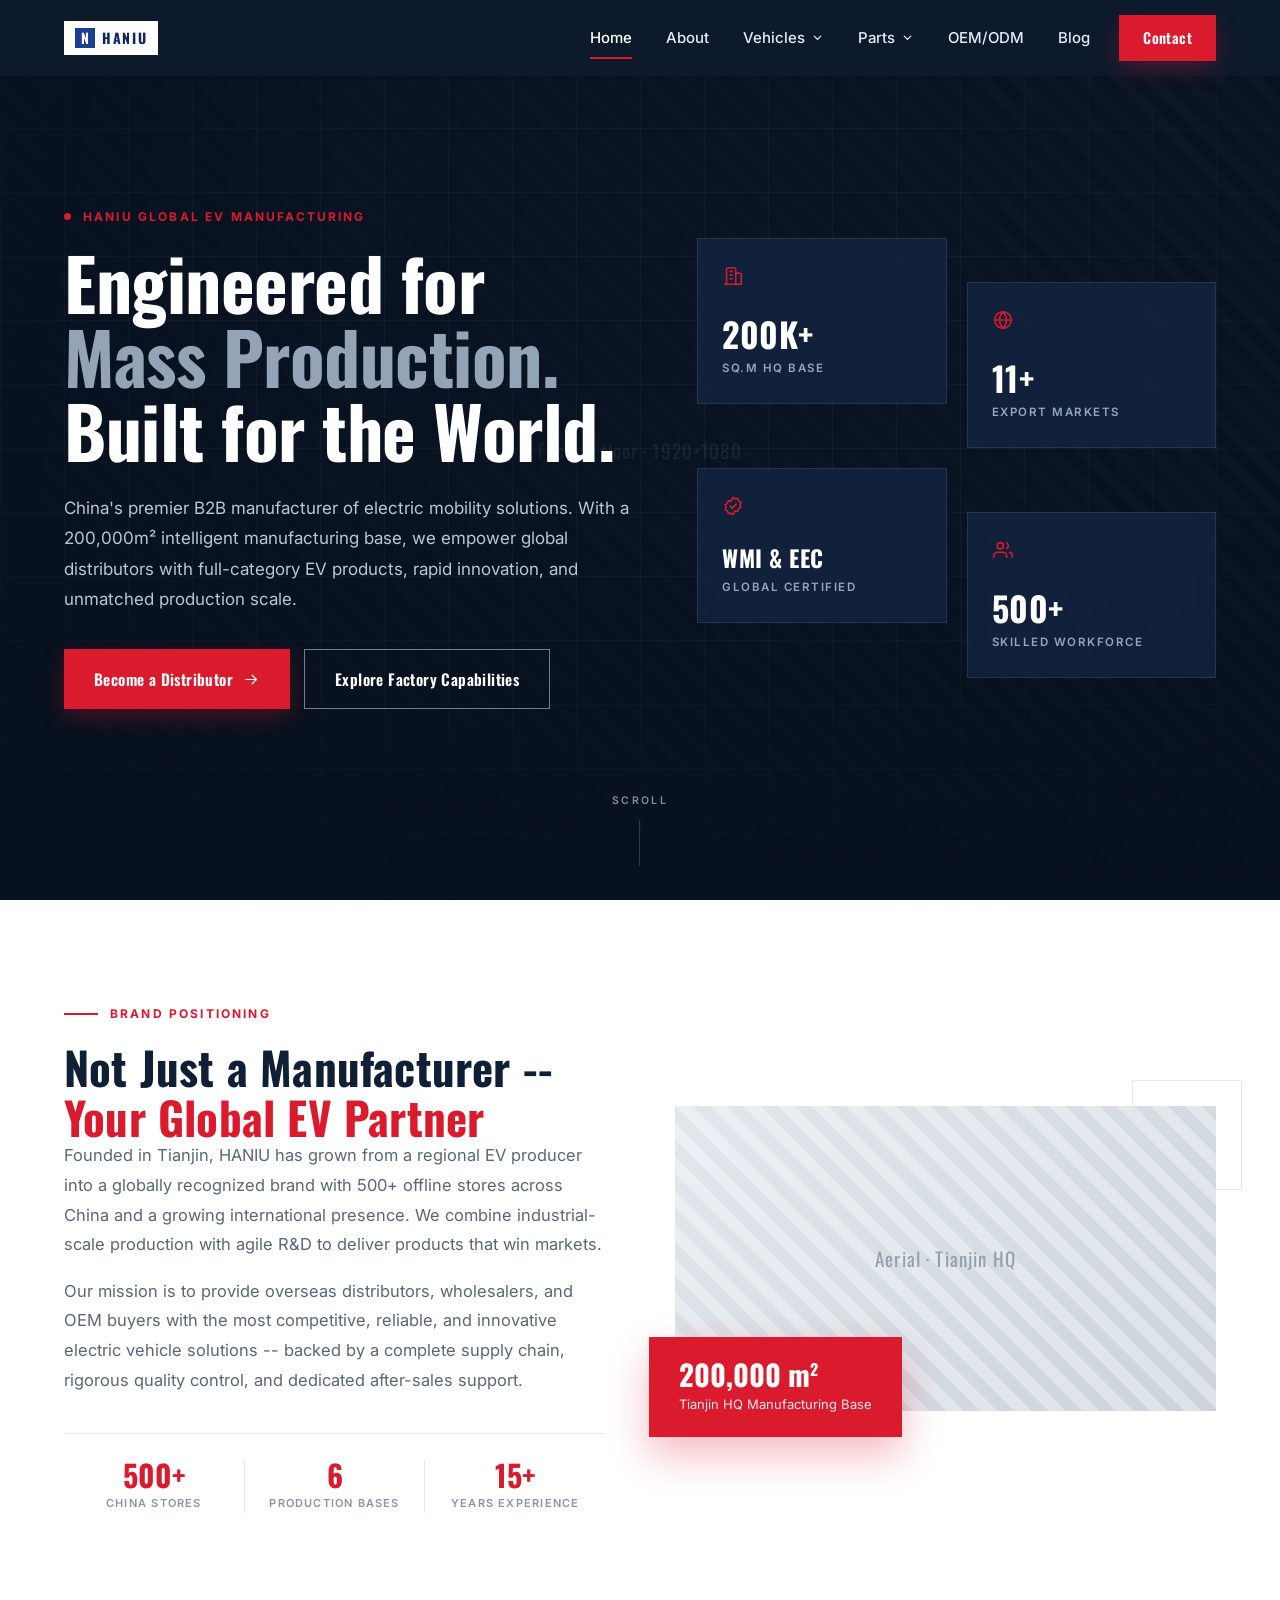
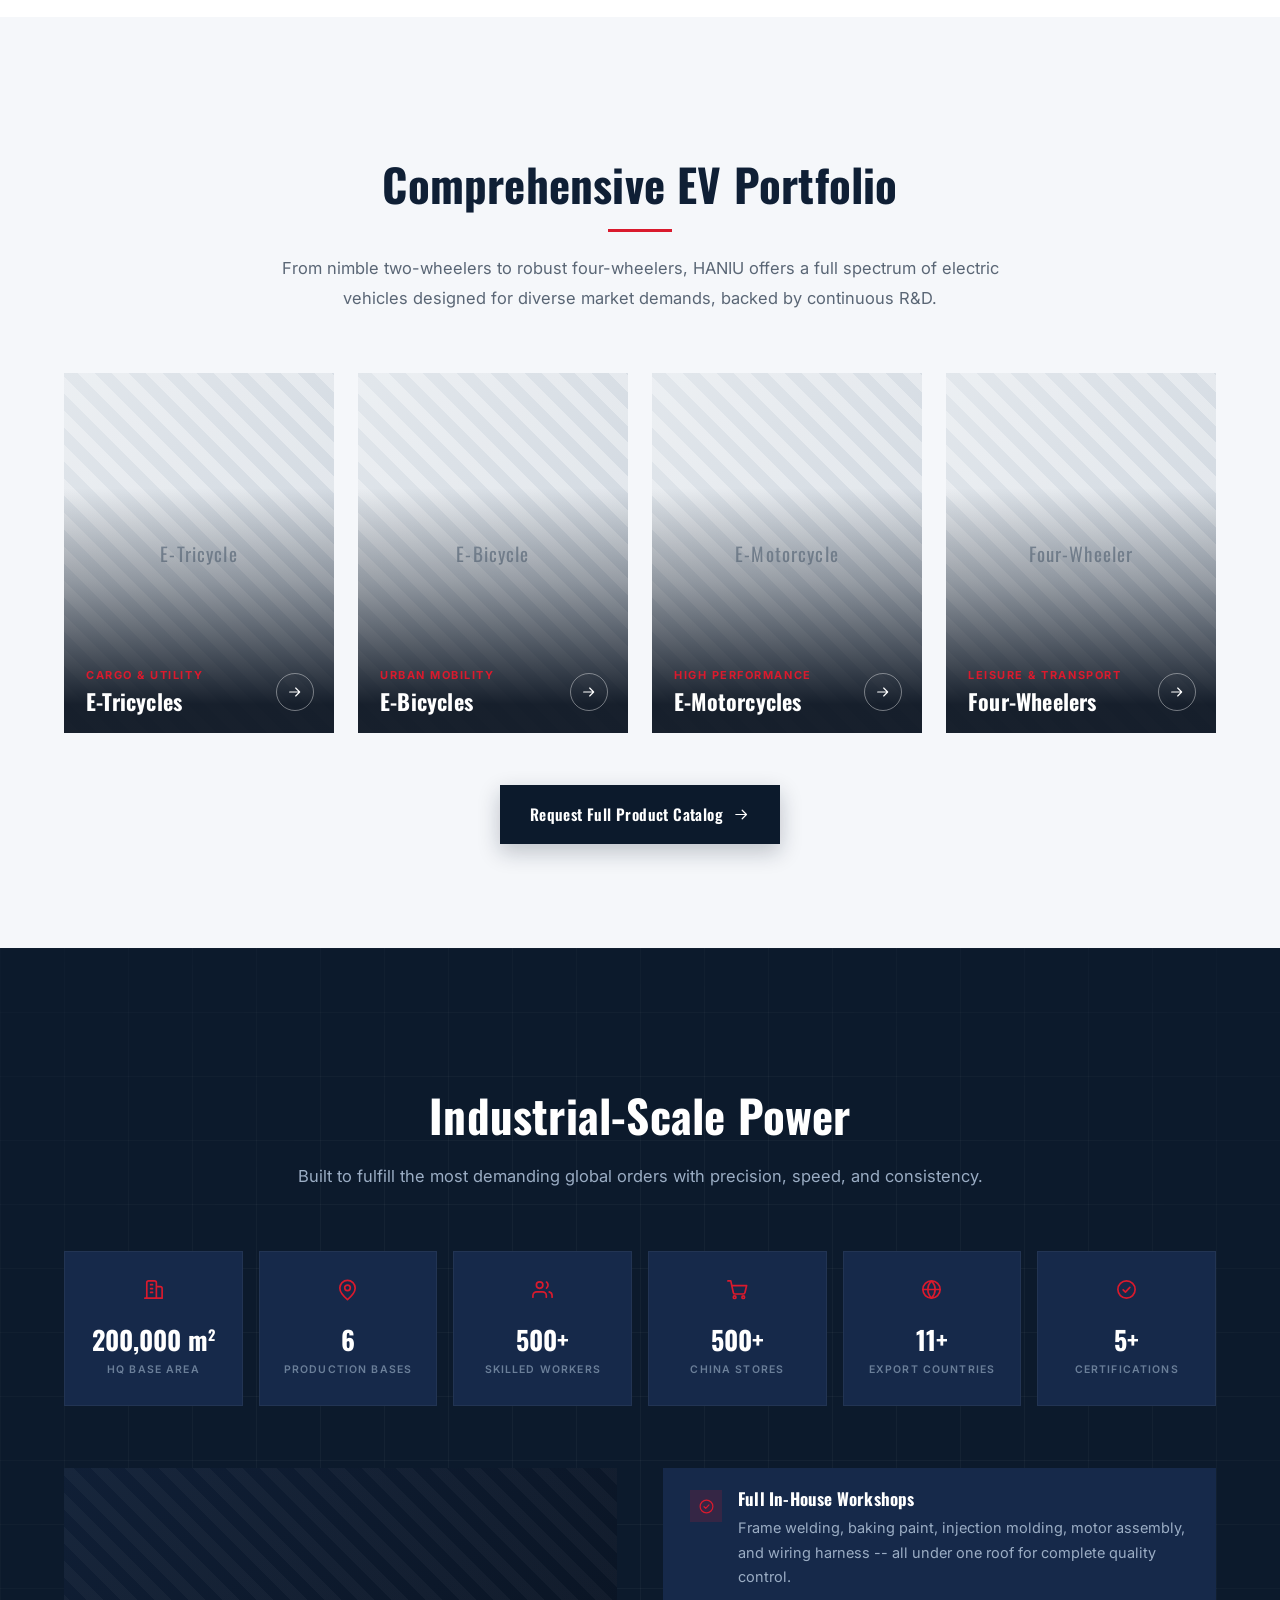
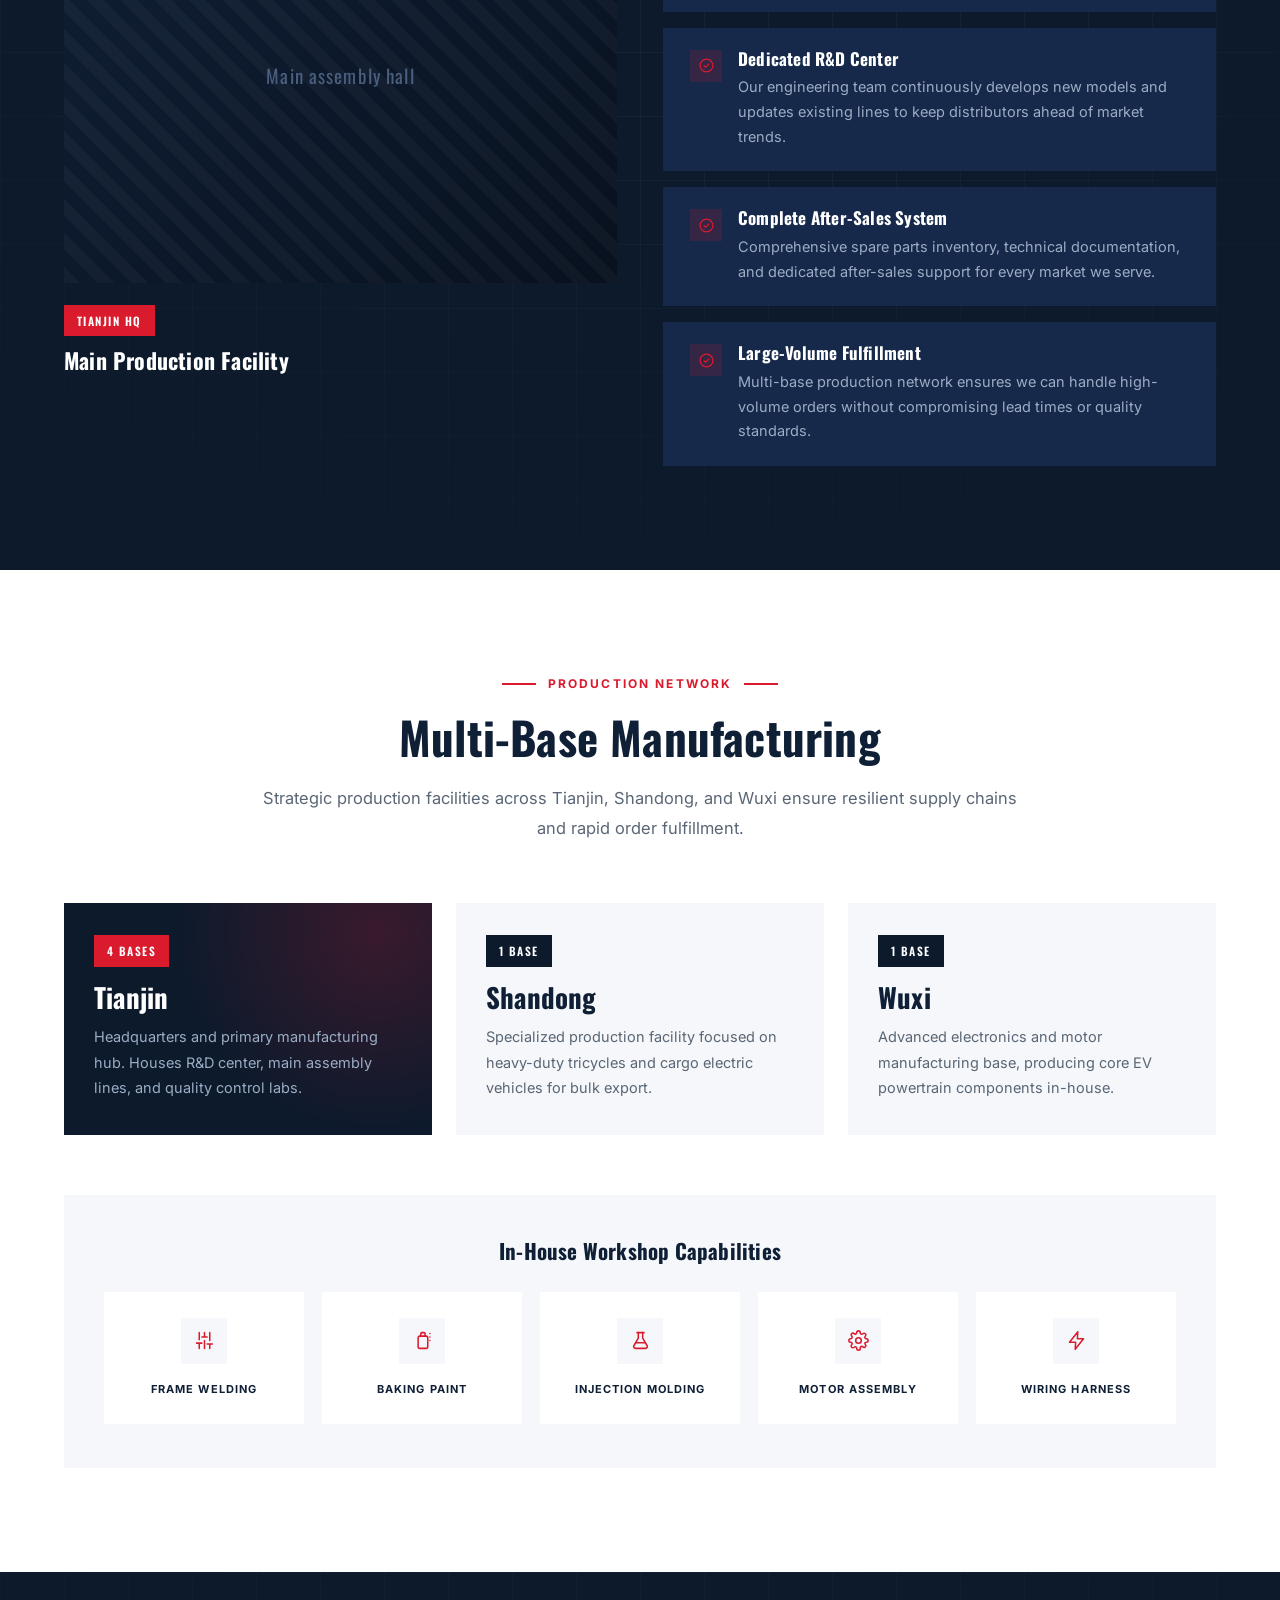
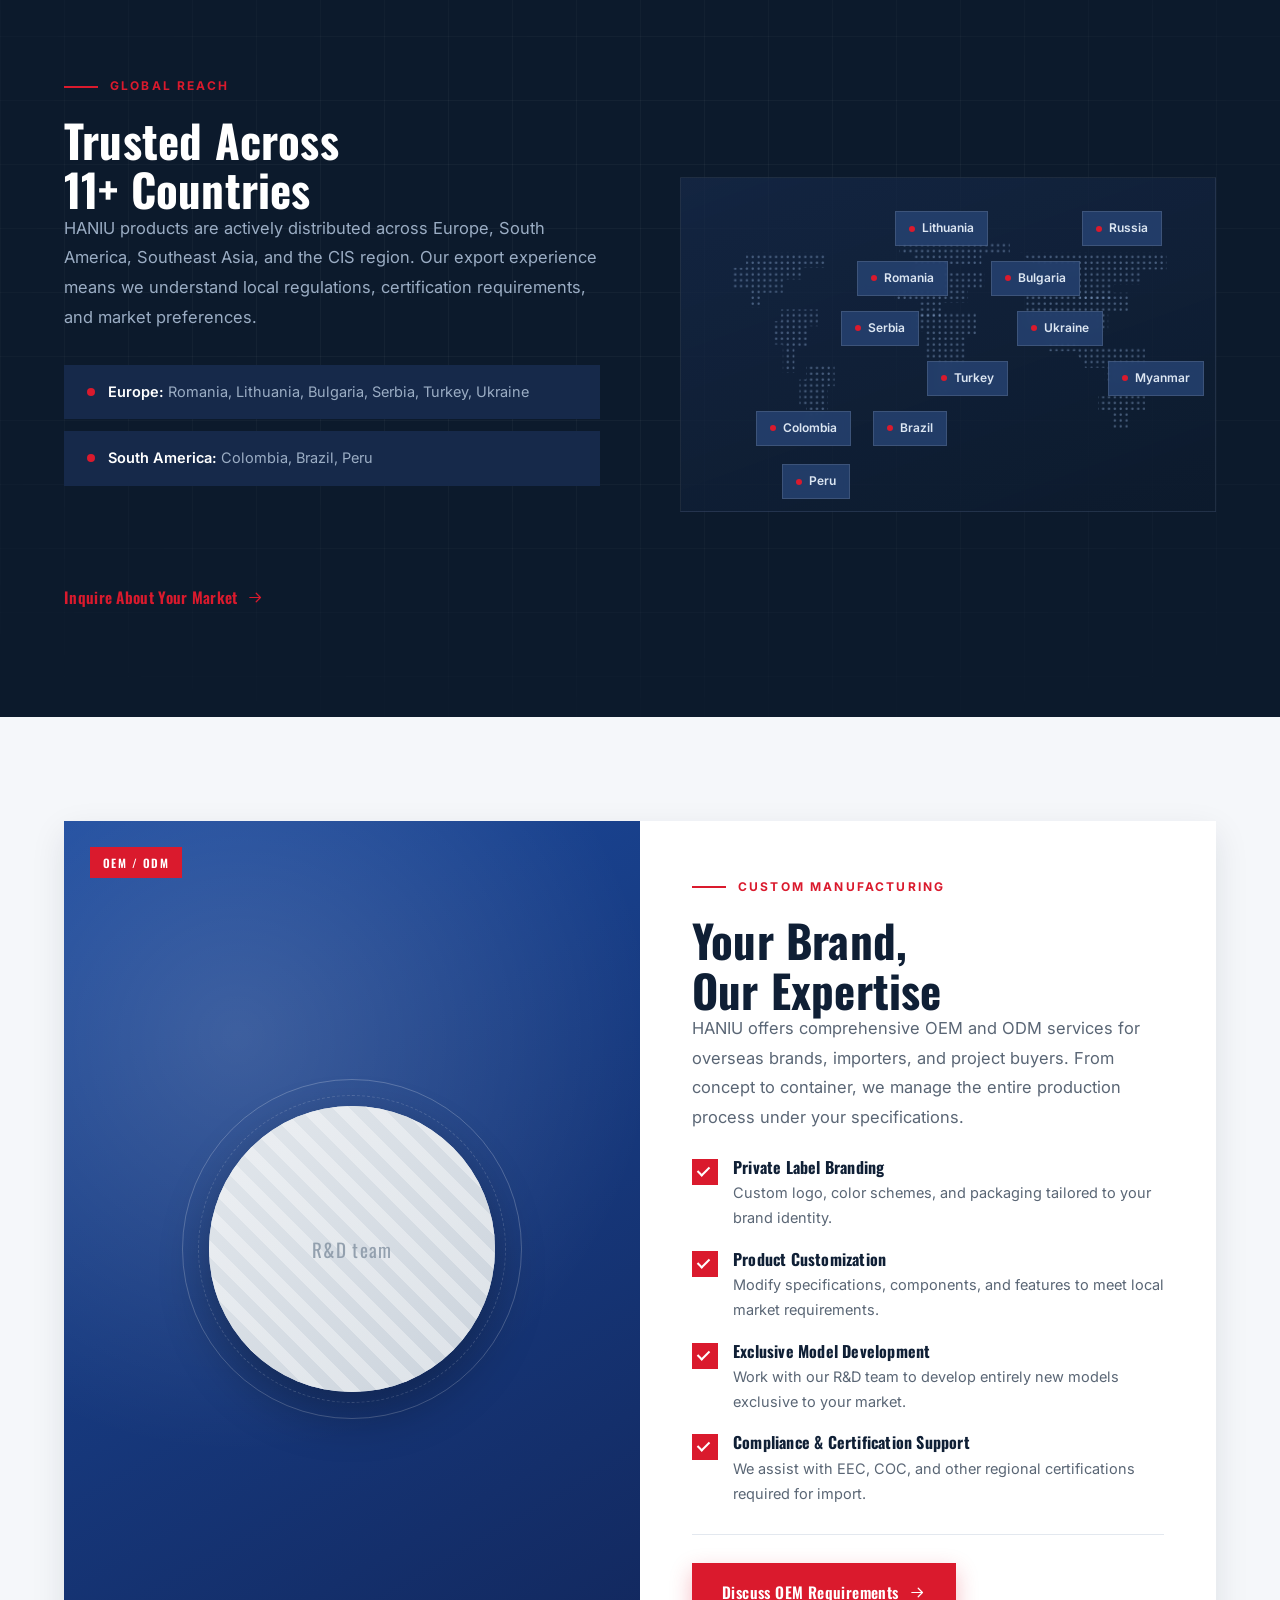
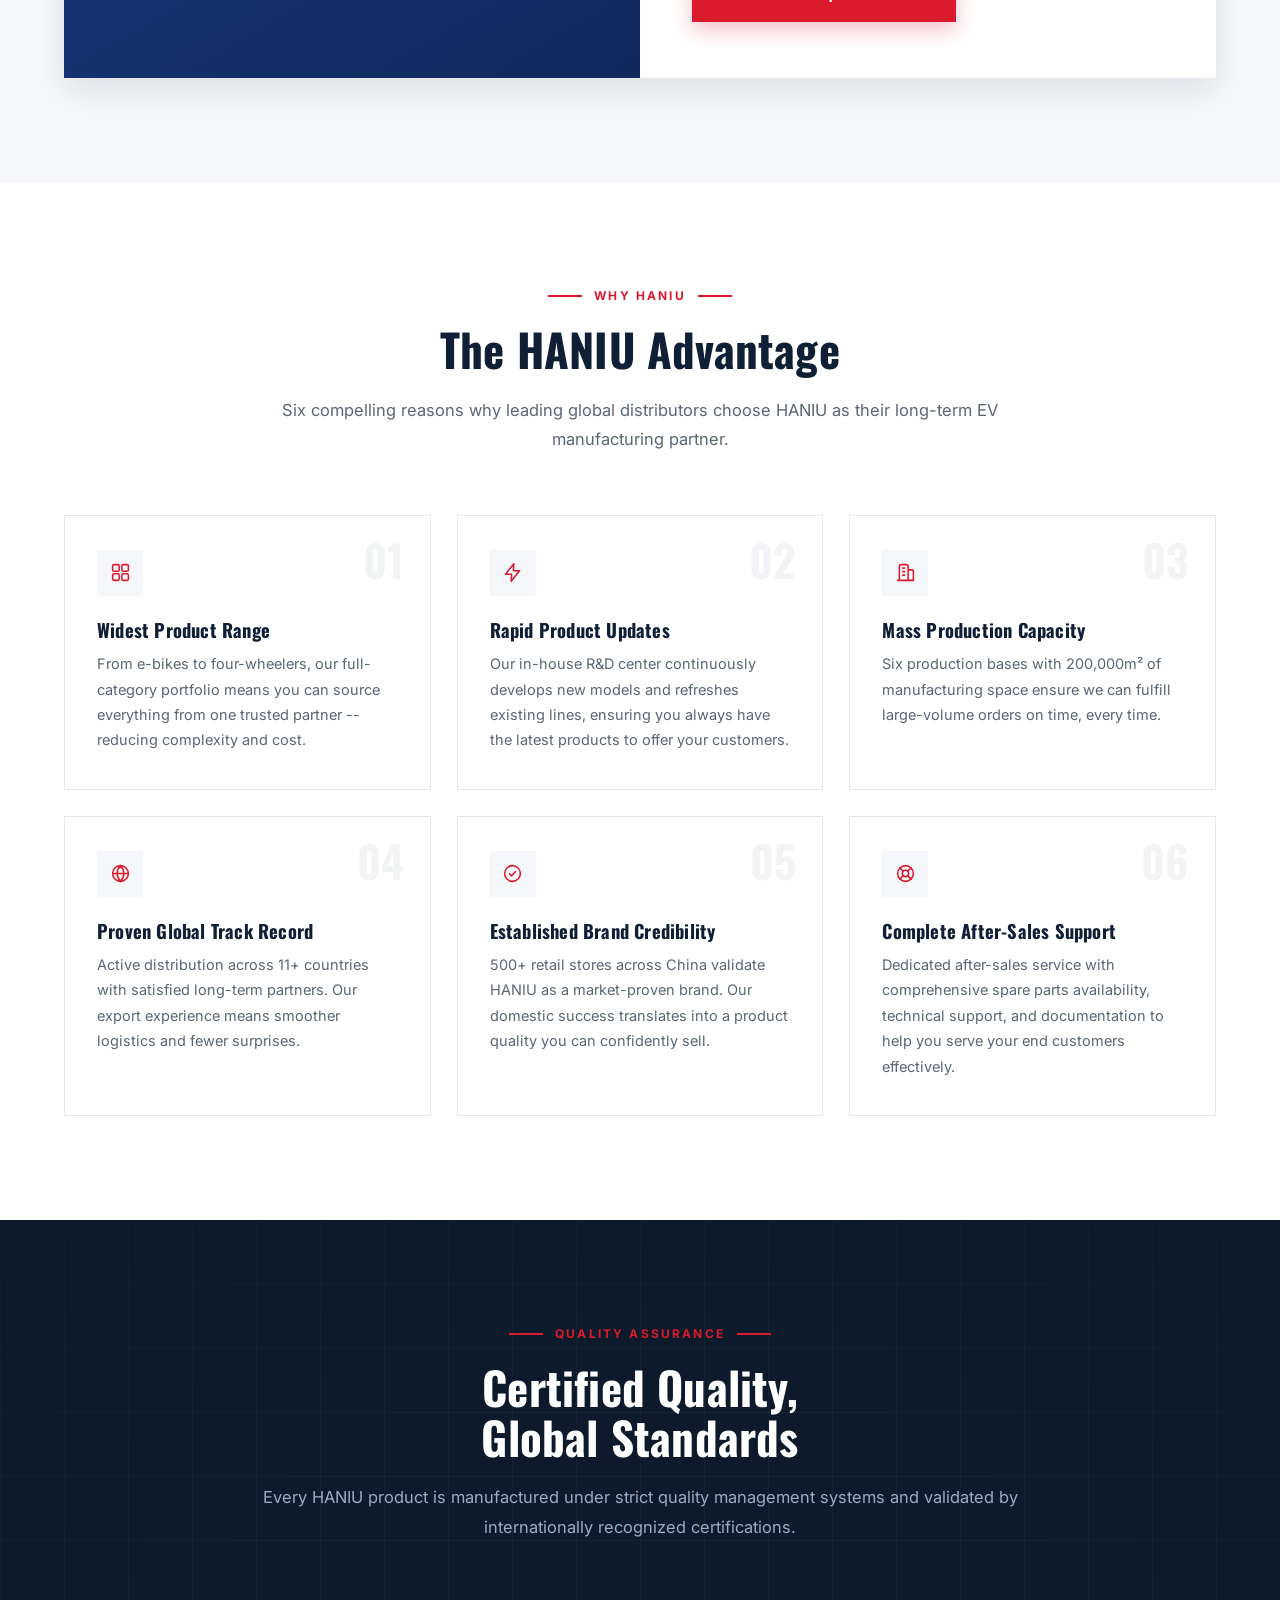
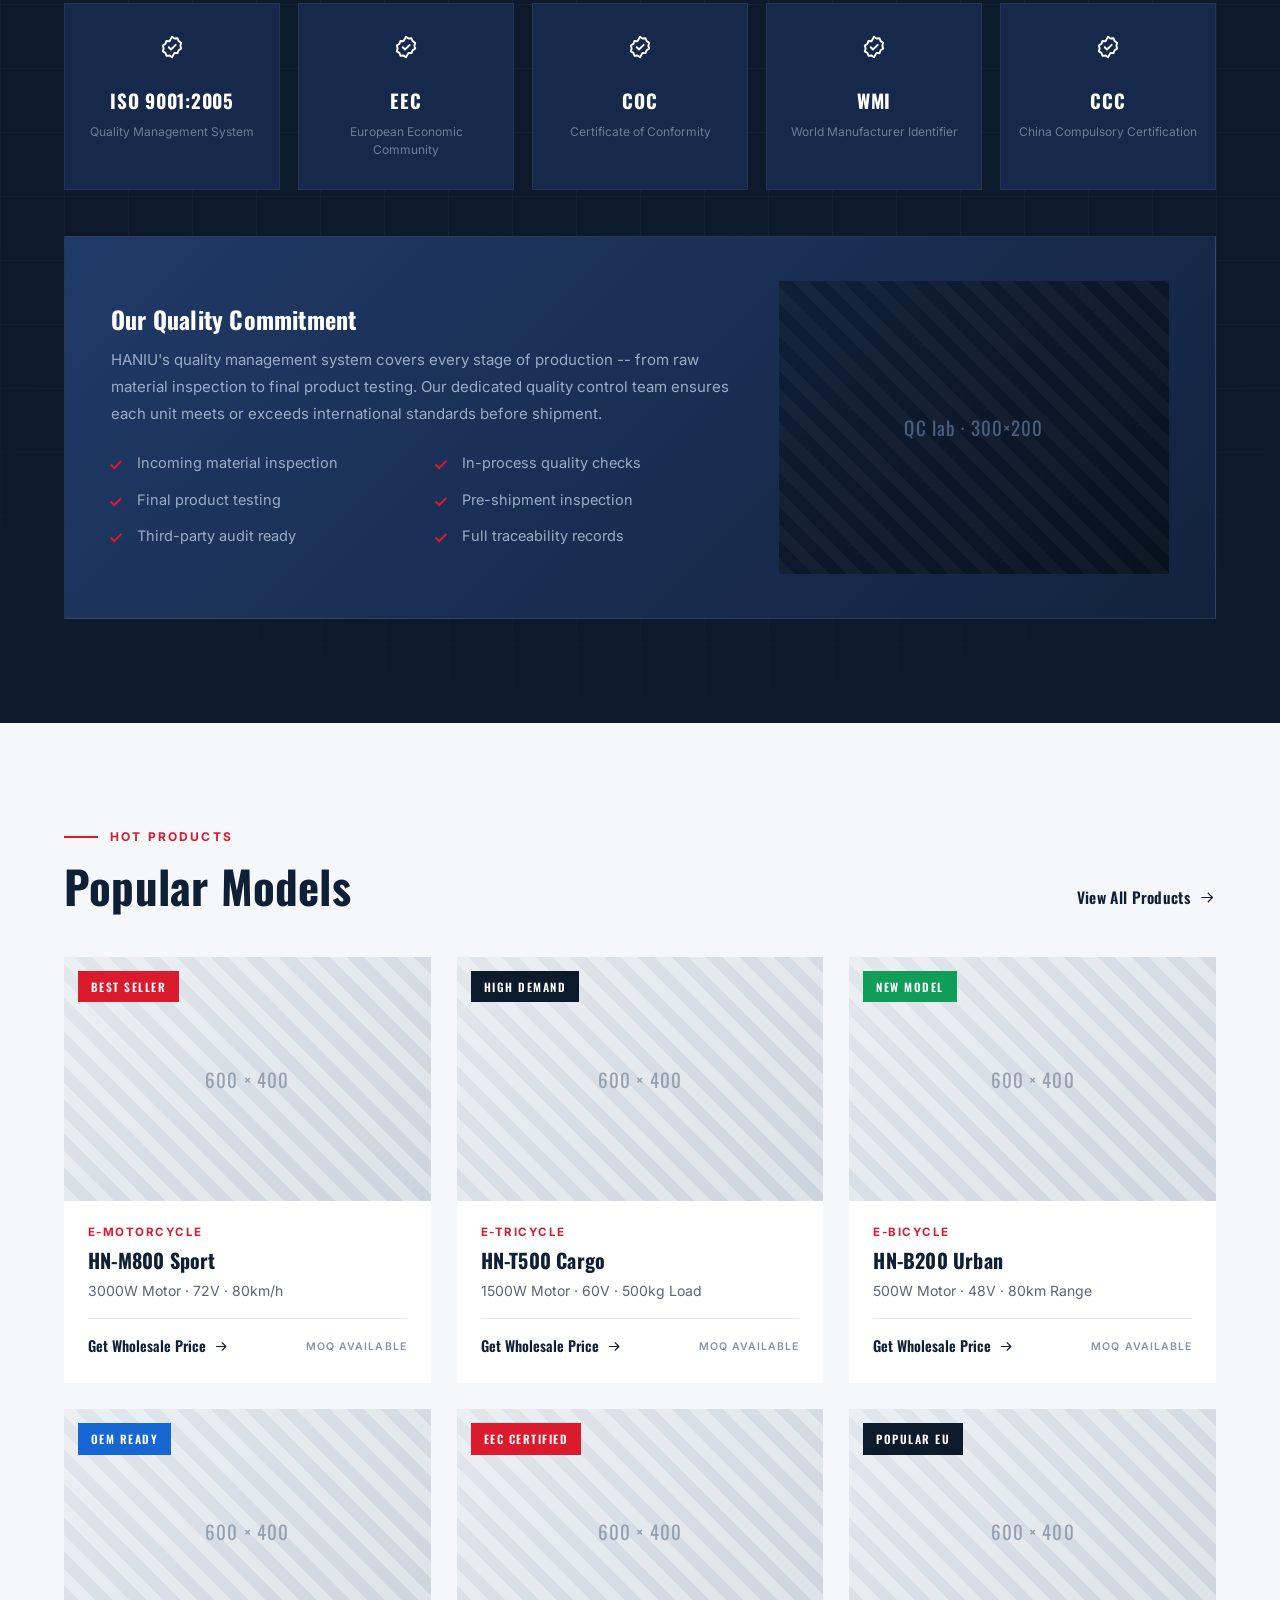
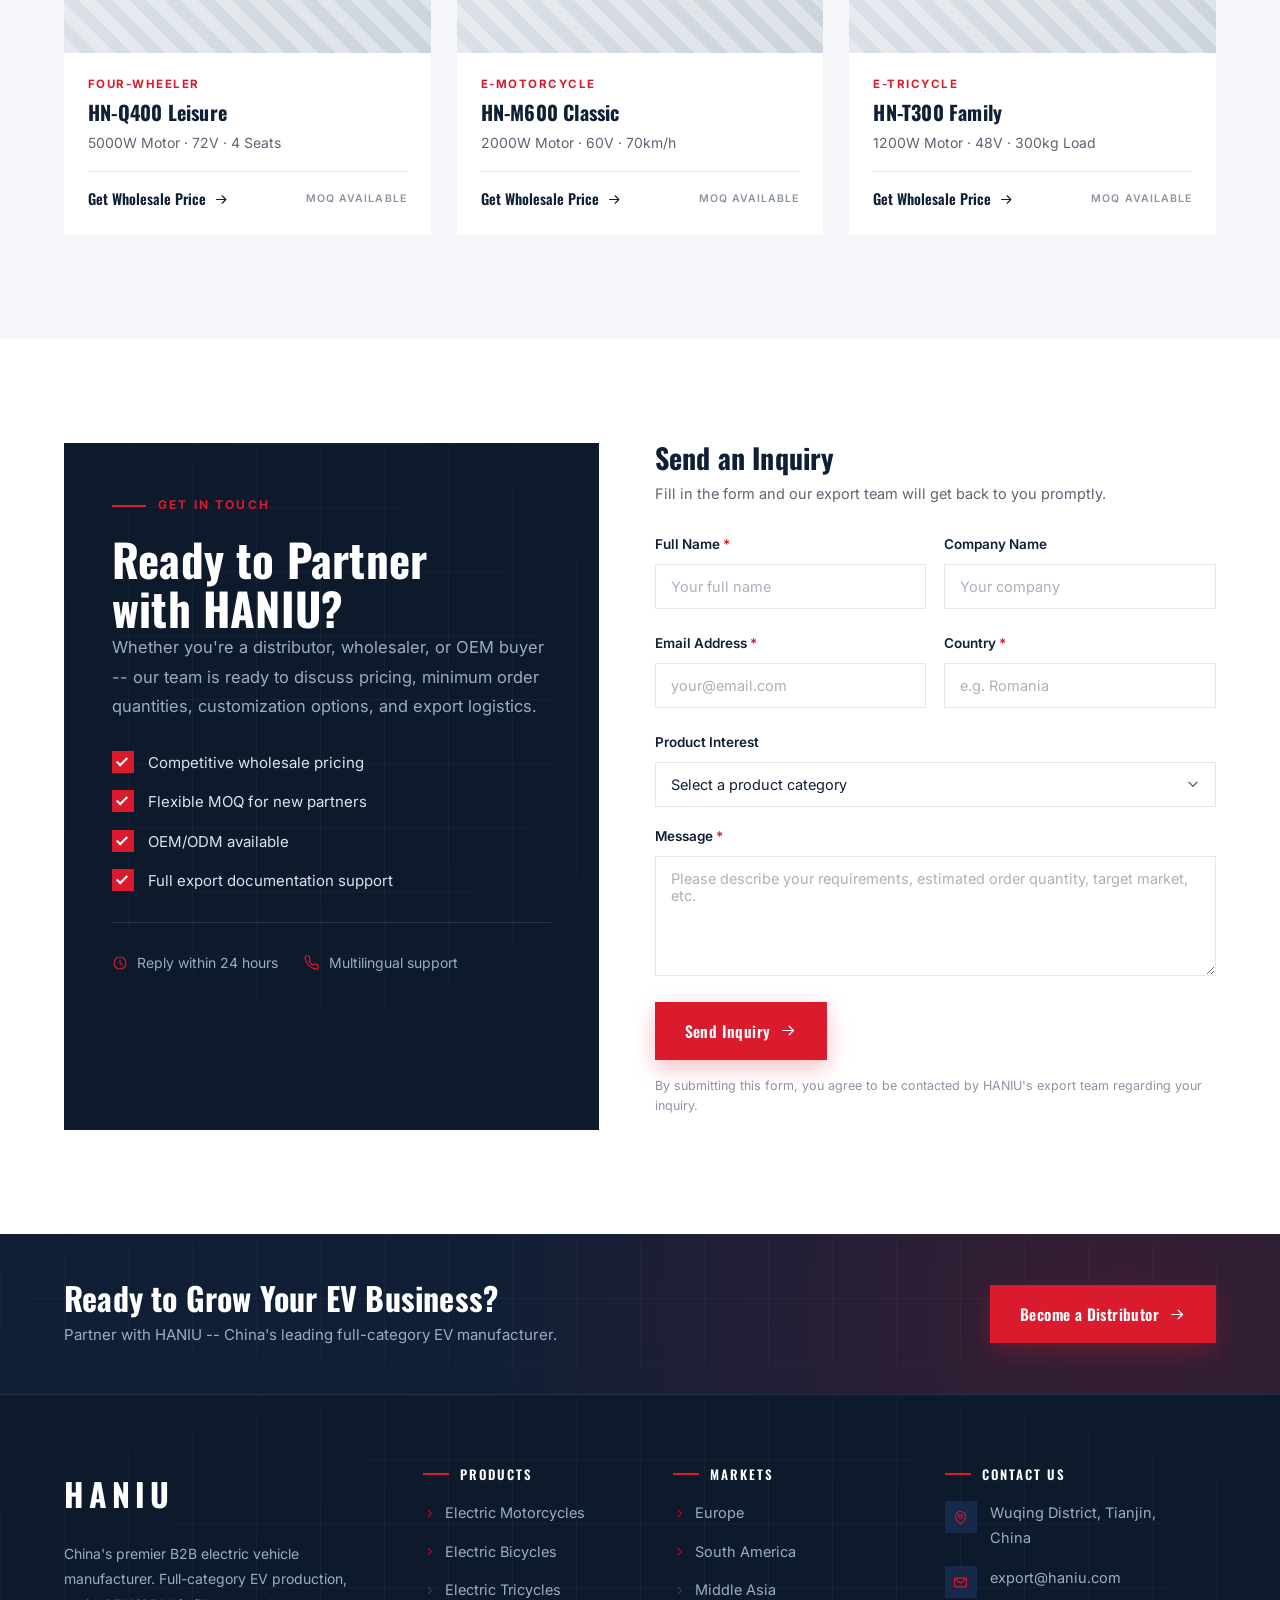
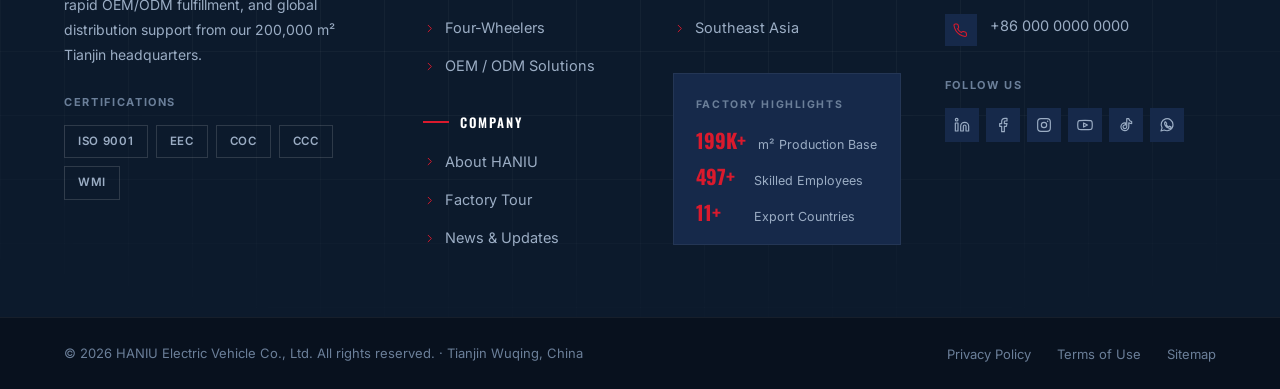
==== index.html @ 398ab827 "Build HANIU EV front end in HTML, CSS and JS Implements the reference design as a static site with n" ====
<!DOCTYPE html>
<html lang="en">
<head>
<meta charset="UTF-8">
<meta name="viewport" content="width=device-width, initial-scale=1.0">
<title>Home | HANIU Electric Tricycles &amp; Ebicycles Factory in China</title>
<meta name="description" content="HANIU is China's premier B2B manufacturer of electric tricycles, e-bicycles, e-motorcycles and four-wheelers. 200,000m² Tianjin manufacturing base, OEM/ODM services, export to 11+ countries.">
<link rel="preconnect" href="https://fonts.googleapis.com">
<link rel="preconnect" href="https://fonts.gstatic.com" crossorigin>
<link href="https://fonts.googleapis.com/css2?family=Oswald:wght@400;500;600;700&family=Inter:wght@400;500;600;700&display=swap" rel="stylesheet">
<link rel="stylesheet" href="assets/css/style.css">
</head>
<body>

<!-- ============================================================
     SVG ICON SPRITE
     ============================================================ -->
<svg class="svg-sprite" aria-hidden="true" focusable="false">
  <defs>
    <symbol id="i-building" viewBox="0 0 24 24"><path d="M3 21h18M5 21V5a2 2 0 0 1 2-2h6a2 2 0 0 1 2 2v16M15 21V9h4a2 2 0 0 1 2 2v10M9 7h2M9 11h2M9 15h2"/></symbol>
    <symbol id="i-globe" viewBox="0 0 24 24"><circle cx="12" cy="12" r="9"/><path d="M3 12h18M12 3c2.5 2.7 3.8 5.8 3.8 9S14.5 18.3 12 21c-2.5-2.7-3.8-5.8-3.8-9S9.5 5.7 12 3z"/></symbol>
    <symbol id="i-check-badge" viewBox="0 0 24 24"><path d="M12 2.5l2.3 1.7 2.8-.3 1 2.7 2.4 1.5-.8 2.7.8 2.7-2.4 1.5-1 2.7-2.8-.3L12 21.5l-2.3-1.7-2.8.3-1-2.7L3.5 16l.8-2.7-.8-2.7 2.4-1.5 1-2.7 2.8.3z"/><path d="M9 12.2l2.1 2.1L15.4 10"/></symbol>
    <symbol id="i-users" viewBox="0 0 24 24"><path d="M16 20v-1.6a4 4 0 0 0-4-4H6a4 4 0 0 0-4 4V20"/><circle cx="9" cy="7.4" r="3.4"/><path d="M22 20v-1.6a4 4 0 0 0-3-3.9M16.2 4.2a4 4 0 0 1 0 6.4"/></symbol>
    <symbol id="i-pin" viewBox="0 0 24 24"><path d="M20 10.5c0 5.5-8 12-8 12s-8-6.5-8-12a8 8 0 1 1 16 0z"/><circle cx="12" cy="10.3" r="2.9"/></symbol>
    <symbol id="i-cart" viewBox="0 0 24 24"><circle cx="9" cy="20" r="1.4"/><circle cx="18" cy="20" r="1.4"/><path d="M2 3h3l2.6 12.1a2 2 0 0 0 2 1.6h8.2a2 2 0 0 0 2-1.55L21.5 8H6"/></symbol>
    <symbol id="i-check-circle" viewBox="0 0 24 24"><circle cx="12" cy="12" r="9"/><path d="M8.5 12.3l2.4 2.4 4.6-4.9"/></symbol>
    <symbol id="i-arrow-right" viewBox="0 0 24 24"><path d="M4 12h15M13 6l6 6-6 6"/></symbol>
    <symbol id="i-arrow-up" viewBox="0 0 24 24"><path d="M12 20V5M6 11l6-6 6 6"/></symbol>
    <symbol id="i-chevron-down" viewBox="0 0 24 24"><path d="M6 9.5l6 6 6-6"/></symbol>
    <symbol id="i-chevron-right" viewBox="0 0 24 24"><path d="M9.5 6l6 6-6 6"/></symbol>
    <symbol id="i-sliders" viewBox="0 0 24 24"><path d="M6 21V15M6 11V3M12 21v-9M12 8V3M18 21v-5M18 12V3M3 15h6M9 8h6M15 16h6"/></symbol>
    <symbol id="i-spray" viewBox="0 0 24 24"><path d="M9 21h7a2 2 0 0 0 2-2V9a2 2 0 0 0-2-2H9a2 2 0 0 0-2 2v10a2 2 0 0 0 2 2zM10 7V4.5A1.5 1.5 0 0 1 11.5 3h2A1.5 1.5 0 0 1 15 4.5V7"/><path d="M20.5 4v.01M20.5 8v.01M20.5 12v.01"/></symbol>
    <symbol id="i-flask" viewBox="0 0 24 24"><path d="M9.5 3v6.2L4.4 18a2 2 0 0 0 1.7 3h11.8a2 2 0 0 0 1.7-3l-5.1-8.8V3"/><path d="M8 3h8M7 14.5h10"/></symbol>
    <symbol id="i-gear" viewBox="0 0 24 24"><circle cx="12" cy="12" r="3.2"/><path d="M19.4 14.5a1.7 1.7 0 0 0 .34 1.87l.06.06a2 2 0 1 1-2.83 2.83l-.06-.06a1.7 1.7 0 0 0-1.87-.34 1.7 1.7 0 0 0-1 1.56V21a2 2 0 1 1-4 0v-.1a1.7 1.7 0 0 0-1.1-1.55 1.7 1.7 0 0 0-1.87.34l-.06.06a2 2 0 1 1-2.83-2.83l.06-.06a1.7 1.7 0 0 0 .34-1.87 1.7 1.7 0 0 0-1.56-1H3a2 2 0 1 1 0-4h.1a1.7 1.7 0 0 0 1.55-1.1 1.7 1.7 0 0 0-.34-1.87l-.06-.06a2 2 0 1 1 2.83-2.83l.06.06a1.7 1.7 0 0 0 1.87.34H9a1.7 1.7 0 0 0 1-1.56V3a2 2 0 1 1 4 0v.1a1.7 1.7 0 0 0 1 1.56 1.7 1.7 0 0 0 1.87-.34l.06-.06a2 2 0 1 1 2.83 2.83l-.06.06a1.7 1.7 0 0 0-.34 1.87V9a1.7 1.7 0 0 0 1.56 1H21a2 2 0 1 1 0 4h-.1a1.7 1.7 0 0 0-1.5 1.1z"/></symbol>
    <symbol id="i-bolt" viewBox="0 0 24 24"><path d="M13.5 2L4 14h7l-.5 8L20 10h-7l.5-8z"/></symbol>
    <symbol id="i-grid" viewBox="0 0 24 24"><rect x="3" y="3" width="7.5" height="7.5" rx="1.5"/><rect x="13.5" y="3" width="7.5" height="7.5" rx="1.5"/><rect x="3" y="13.5" width="7.5" height="7.5" rx="1.5"/><rect x="13.5" y="13.5" width="7.5" height="7.5" rx="1.5"/></symbol>
    <symbol id="i-lifebuoy" viewBox="0 0 24 24"><circle cx="12" cy="12" r="9"/><circle cx="12" cy="12" r="3.6"/><path d="M5.6 5.6l3.85 3.85M14.55 14.55l3.85 3.85M18.4 5.6l-3.85 3.85M9.45 14.55L5.6 18.4"/></symbol>
    <symbol id="i-mail" viewBox="0 0 24 24"><rect x="2.5" y="5" width="19" height="14" rx="2"/><path d="M3 6.5l9 6.2 9-6.2"/></symbol>
    <symbol id="i-phone" viewBox="0 0 24 24"><path d="M21.5 16.9v2.6a2 2 0 0 1-2.2 2 19.8 19.8 0 0 1-8.6-3.1 19.4 19.4 0 0 1-6-6A19.8 19.8 0 0 1 1.6 3.7 2 2 0 0 1 3.6 1.5h2.6a2 2 0 0 1 2 1.7c.13.96.36 1.9.7 2.8a2 2 0 0 1-.45 2.1L7.3 9.3a16 16 0 0 0 6 6l1.2-1.15a2 2 0 0 1 2.1-.45c.9.34 1.84.57 2.8.7a2 2 0 0 1 1.7 2.05z"/></symbol>
    <symbol id="i-clock" viewBox="0 0 24 24"><circle cx="12" cy="12" r="9"/><path d="M12 7v5.2l3.3 2"/></symbol>
    <symbol id="i-menu" viewBox="0 0 24 24"><path d="M3 6h18M3 12h18M3 18h18"/></symbol>
    <symbol id="i-linkedin" viewBox="0 0 24 24"><path d="M16 8a6 6 0 0 1 6 6v7h-4v-7a2 2 0 0 0-4 0v7h-4v-7a6 6 0 0 1 6-6z"/><rect x="2" y="9" width="4" height="12"/><circle cx="4" cy="4" r="2"/></symbol>
    <symbol id="i-facebook" viewBox="0 0 24 24"><path d="M18 2h-3a5 5 0 0 0-5 5v3H7v4h3v8h4v-8h3l1-4h-4V7a1 1 0 0 1 1-1h3z"/></symbol>
    <symbol id="i-instagram" viewBox="0 0 24 24"><rect x="2.5" y="2.5" width="19" height="19" rx="5"/><circle cx="12" cy="12" r="4"/><circle cx="17.5" cy="6.5" r="1.1" fill="currentColor" stroke="none"/></symbol>
    <symbol id="i-youtube" viewBox="0 0 24 24"><path d="M22.5 7.4a2.8 2.8 0 0 0-2-2C18.8 5 12 5 12 5s-6.8 0-8.5.4a2.8 2.8 0 0 0-2 2A29 29 0 0 0 1.1 12a29 29 0 0 0 .4 4.6 2.8 2.8 0 0 0 2 2C5.2 19 12 19 12 19s6.8 0 8.5-.4a2.8 2.8 0 0 0 2-2 29 29 0 0 0 .4-4.6 29 29 0 0 0-.4-4.6z"/><path d="M9.9 15.1l5.7-3.1-5.7-3.1z"/></symbol>
    <symbol id="i-tiktok" viewBox="0 0 24 24"><path d="M16.2 2.5c.4 2.5 1.9 4 4.3 4.2v3.1c-1.5.15-2.9-.25-4.3-1.05v5.9a5.9 5.9 0 1 1-5.05-5.85v3.2a2.75 2.75 0 1 0 1.95 2.65V2.5z"/></symbol>
    <symbol id="i-whatsapp" viewBox="0 0 24 24"><path d="M21 11.6a8.9 8.9 0 0 1-13.1 7.85L3 21l1.6-4.75A8.9 8.9 0 1 1 21 11.6z"/><path d="M8.9 8.1c.2-.45.42-.46.6-.47h.5c.17 0 .4-.06.62.47l.85 2.05c.07.17.12.37 0 .57l-.4.6c-.1.13-.2.28-.09.48a7.1 7.1 0 0 0 3.3 2.87c.22.1.36.09.5-.05l.6-.7c.16-.2.32-.16.53-.09l1.9.9c.22.1.37.16.42.25.06.1.06.5-.13 1a2.3 2.3 0 0 1-1.55 1.1c-.4.04-.78.2-2.65-.55a9.4 9.4 0 0 1-4.5-3.98c-.32-.53-.98-1.7-.98-3.25a3.6 3.6 0 0 1 .96-2.4z"/></symbol>
  </defs>
</svg>

<a class="skip-link" href="#main">Skip to content</a>

<!-- ============================================================
     HEADER / MENU
     ============================================================ -->
<header class="site-header" id="siteHeader">
  <div class="container header__inner">

    <a href="#" class="brand" aria-label="HANIU — home">
      <span class="brand__mark">
        <span class="brand__n">N</span>
        <span class="brand__word">HANIU</span>
      </span>
    </a>

    <nav class="nav" id="primaryNav" aria-label="Primary">
      <ul class="nav__list">
        <li class="nav__item"><a class="nav__link is-active" href="#">Home</a></li>
        <li class="nav__item"><a class="nav__link" href="#about">About</a></li>

        <li class="nav__item has-dropdown">
          <button class="nav__link nav__toggle" aria-expanded="false" aria-haspopup="true">
            Vehicles <svg class="nav__caret"><use href="#i-chevron-down"/></svg>
          </button>
          <div class="dropdown">
            <ul class="dropdown__list">
              <li><a href="#portfolio"><span class="dropdown__dot"></span>Electric Tricycles<small>Cargo &amp; utility</small></a></li>
              <li><a href="#portfolio"><span class="dropdown__dot"></span>Electric Bicycles<small>Urban mobility</small></a></li>
              <li><a href="#portfolio"><span class="dropdown__dot"></span>Electric Motorcycles<small>High performance</small></a></li>
              <li><a href="#portfolio"><span class="dropdown__dot"></span>Four-Wheelers<small>Leisure &amp; transport</small></a></li>
              <li><a href="#models" class="dropdown__all">View all products <svg><use href="#i-arrow-right"/></svg></a></li>
            </ul>
          </div>
        </li>

        <li class="nav__item has-dropdown">
          <button class="nav__link nav__toggle" aria-expanded="false" aria-haspopup="true">
            Parts <svg class="nav__caret"><use href="#i-chevron-down"/></svg>
          </button>
          <div class="dropdown">
            <ul class="dropdown__list">
              <li><a href="#factory"><span class="dropdown__dot"></span>Motors &amp; Controllers<small>Wuxi powertrain base</small></a></li>
              <li><a href="#factory"><span class="dropdown__dot"></span>Batteries &amp; Chargers<small>Lithium &amp; lead-acid</small></a></li>
              <li><a href="#factory"><span class="dropdown__dot"></span>Frames &amp; Body Parts<small>In-house welding</small></a></li>
              <li><a href="#factory"><span class="dropdown__dot"></span>Wiring Harness<small>Custom looms</small></a></li>
              <li><a href="#inquiry" class="dropdown__all">Request spare parts list <svg><use href="#i-arrow-right"/></svg></a></li>
            </ul>
          </div>
        </li>

        <li class="nav__item"><a class="nav__link" href="#oem">OEM/ODM</a></li>
        <li class="nav__item"><a class="nav__link" href="#models">Blog</a></li>
        <li class="nav__item nav__item--cta"><a class="btn btn--red btn--sm" href="#inquiry">Contact</a></li>
      </ul>
    </nav>

    <button class="burger" id="burger" aria-label="Open menu" aria-expanded="false" aria-controls="primaryNav">
      <span></span><span></span><span></span>
    </button>

  </div>
  <span class="header__progress" id="headerProgress"></span>
</header>
<div class="nav-scrim" id="navScrim"></div>

<main id="main">

<!-- ============================================================
     HERO
     ============================================================ -->
<section class="hero">
  <div class="hero__bg" id="heroBg">
    <div class="media media--fill" data-label="Factory floor · 1920×1080">
      <img src="assets/images/hero-factory.jpg" alt="HANIU assembly line in Tianjin">
    </div>
  </div>
  <div class="hero__scrim"></div>
  <div class="grid-texture"></div>

  <div class="container hero__inner">
    <div class="hero__copy">
      <p class="eyebrow eyebrow--light" data-reveal><span class="eyebrow__dot"></span>HANIU GLOBAL EV MANUFACTURING</p>
      <h1 class="hero__title">
        <span data-reveal data-reveal-delay="80">Engineered for</span>
        <span class="is-muted" data-reveal data-reveal-delay="160">Mass Production.</span>
        <span data-reveal data-reveal-delay="240">Built for the World.</span>
      </h1>
      <p class="hero__lead" data-reveal data-reveal-delay="320">
        China's premier B2B manufacturer of electric mobility solutions. With a 200,000m²
        intelligent manufacturing base, we empower global distributors with full-category EV
        products, rapid innovation, and unmatched production scale.
      </p>
      <div class="hero__actions" data-reveal data-reveal-delay="400">
        <a class="btn btn--red" href="#inquiry">Become a Distributor <svg><use href="#i-arrow-right"/></svg></a>
        <a class="btn btn--ghost" href="#factory">Explore Factory Capabilities</a>
      </div>
    </div>

    <div class="hero__stats">
      <div class="glass-card" data-reveal data-reveal-delay="200">
        <svg class="glass-card__icon"><use href="#i-building"/></svg>
        <p class="glass-card__num" data-count="200" data-suffix="K+">0</p>
        <p class="glass-card__label">SQ.M HQ BASE</p>
      </div>
      <div class="glass-card glass-card--drop" data-reveal data-reveal-delay="300">
        <svg class="glass-card__icon"><use href="#i-globe"/></svg>
        <p class="glass-card__num" data-count="11" data-suffix="+">0</p>
        <p class="glass-card__label">EXPORT MARKETS</p>
      </div>
      <div class="glass-card" data-reveal data-reveal-delay="400">
        <svg class="glass-card__icon"><use href="#i-check-badge"/></svg>
        <p class="glass-card__num glass-card__num--sm">WMI &amp; EEC</p>
        <p class="glass-card__label">GLOBAL CERTIFIED</p>
      </div>
      <div class="glass-card glass-card--drop" data-reveal data-reveal-delay="500">
        <svg class="glass-card__icon"><use href="#i-users"/></svg>
        <p class="glass-card__num" data-count="500" data-suffix="+">0</p>
        <p class="glass-card__label">SKILLED WORKFORCE</p>
      </div>
    </div>
  </div>

  <a class="hero__scroll" href="#about" aria-label="Scroll to content">
    <span>SCROLL</span>
    <span class="hero__scroll-line"><i></i></span>
  </a>
</section>

<!-- ============================================================
     BRAND POSITIONING
     ============================================================ -->
<section class="section" id="about">
  <div class="container split">
    <div class="split__text">
      <p class="eyebrow" data-reveal><span class="eyebrow__rule"></span>BRAND POSITIONING</p>
      <h2 class="h2" data-reveal data-reveal-delay="80">
        Not Just a Manufacturer&nbsp;--<br><span class="is-red">Your Global EV Partner</span>
      </h2>
      <p class="lead" data-reveal data-reveal-delay="140">
        Founded in Tianjin, HANIU has grown from a regional EV producer into a globally recognized
        brand with 500+ offline stores across China and a growing international presence. We combine
        industrial-scale production with agile R&amp;D to deliver products that win markets.
      </p>
      <p class="lead" data-reveal data-reveal-delay="200">
        Our mission is to provide overseas distributors, wholesalers, and OEM buyers with the most
        competitive, reliable, and innovative electric vehicle solutions -- backed by a complete
        supply chain, rigorous quality control, and dedicated after-sales support.
      </p>

      <div class="ministats" data-reveal data-reveal-delay="260">
        <div class="ministat"><p class="ministat__num" data-count="500" data-suffix="+">0</p><p class="ministat__label">CHINA STORES</p></div>
        <div class="ministat"><p class="ministat__num" data-count="6">0</p><p class="ministat__label">PRODUCTION BASES</p></div>
        <div class="ministat"><p class="ministat__num" data-count="15" data-suffix="+">0</p><p class="ministat__label">YEARS EXPERIENCE</p></div>
      </div>
    </div>

    <div class="split__visual" data-reveal data-reveal-delay="160">
      <span class="deco-square"></span>
      <div class="media media--16x9 media--zoom" data-label="Aerial · Tianjin HQ">
        <img src="assets/images/hq-aerial.jpg" alt="Aerial view of HANIU Tianjin manufacturing base">
      </div>
      <div class="stat-badge">
        <p class="stat-badge__num">200,000 m<sup>2</sup></p>
        <p class="stat-badge__label">Tianjin HQ Manufacturing Base</p>
      </div>
    </div>
  </div>
</section>

<!-- ============================================================
     PRODUCT PORTFOLIO
     ============================================================ -->
<section class="section section--alt" id="portfolio">
  <div class="container">
    <header class="sec-head">
      <p class="eyebrow eyebrow--center" data-reveal><span class="eyebrow__rule"></span>PRODUCT PORTFOLIO<span class="eyebrow__rule"></span></p>
      <h2 class="h2" data-reveal data-reveal-delay="80">Comprehensive EV Portfolio</h2>
      <span class="sec-head__rule" data-reveal data-reveal-delay="120"></span>
      <p class="sec-head__sub" data-reveal data-reveal-delay="160">
        From nimble two-wheelers to robust four-wheelers, HANIU offers a full spectrum of electric
        vehicles designed for diverse market demands, backed by continuous R&amp;D.
      </p>
    </header>

    <div class="cat-grid">
      <a class="cat" href="#models" data-reveal data-reveal-delay="0">
        <div class="media media--cat" data-label="E-Tricycle"><img src="assets/images/cat-tricycle.jpg" alt="HANIU electric tricycle"></div>
        <div class="cat__body">
          <p class="cat__kicker">CARGO &amp; UTILITY</p>
          <h3 class="cat__title">E-Tricycles</h3>
        </div>
        <span class="cat__arrow"><svg><use href="#i-arrow-right"/></svg></span>
      </a>
      <a class="cat" href="#models" data-reveal data-reveal-delay="90">
        <div class="media media--cat" data-label="E-Bicycle"><img src="assets/images/cat-bicycle.jpg" alt="HANIU electric bicycle"></div>
        <div class="cat__body">
          <p class="cat__kicker">URBAN MOBILITY</p>
          <h3 class="cat__title">E-Bicycles</h3>
        </div>
        <span class="cat__arrow"><svg><use href="#i-arrow-right"/></svg></span>
      </a>
      <a class="cat" href="#models" data-reveal data-reveal-delay="180">
        <div class="media media--cat" data-label="E-Motorcycle"><img src="assets/images/cat-motorcycle.jpg" alt="HANIU electric motorcycle"></div>
        <div class="cat__body">
          <p class="cat__kicker">HIGH PERFORMANCE</p>
          <h3 class="cat__title">E-Motorcycles</h3>
        </div>
        <span class="cat__arrow"><svg><use href="#i-arrow-right"/></svg></span>
      </a>
      <a class="cat" href="#models" data-reveal data-reveal-delay="270">
        <div class="media media--cat" data-label="Four-Wheeler"><img src="assets/images/cat-fourwheeler.jpg" alt="HANIU electric four-wheeler"></div>
        <div class="cat__body">
          <p class="cat__kicker">LEISURE &amp; TRANSPORT</p>
          <h3 class="cat__title">Four-Wheelers</h3>
        </div>
        <span class="cat__arrow"><svg><use href="#i-arrow-right"/></svg></span>
      </a>
    </div>

    <div class="center" data-reveal>
      <a class="btn btn--navy" href="#inquiry">Request Full Product Catalog <svg><use href="#i-arrow-right"/></svg></a>
    </div>
  </div>
</section>

<!-- ============================================================
     FACTORY STRENGTH
     ============================================================ -->
<section class="section section--dark" id="factory">
  <div class="grid-texture"></div>
  <div class="container">
    <header class="sec-head">
      <p class="eyebrow eyebrow--center eyebrow--light" data-reveal><span class="eyebrow__rule"></span>FACTORY STRENGTH<span class="eyebrow__rule"></span></p>
      <h2 class="h2 h2--light" data-reveal data-reveal-delay="80">Industrial-Scale Power</h2>
      <p class="sec-head__sub sec-head__sub--light" data-reveal data-reveal-delay="140">
        Built to fulfill the most demanding global orders with precision, speed, and consistency.
      </p>
    </header>

    <div class="statbar">
      <div class="statbox" data-reveal data-reveal-delay="0">
        <svg class="statbox__icon"><use href="#i-building"/></svg>
        <p class="statbox__num"><span data-count="200000" data-format="comma">0</span> m<sup>2</sup></p>
        <p class="statbox__label">HQ BASE AREA</p>
      </div>
      <div class="statbox" data-reveal data-reveal-delay="60">
        <svg class="statbox__icon"><use href="#i-pin"/></svg>
        <p class="statbox__num" data-count="6">0</p>
        <p class="statbox__label">PRODUCTION BASES</p>
      </div>
      <div class="statbox" data-reveal data-reveal-delay="120">
        <svg class="statbox__icon"><use href="#i-users"/></svg>
        <p class="statbox__num" data-count="500" data-suffix="+">0</p>
        <p class="statbox__label">SKILLED WORKERS</p>
      </div>
      <div class="statbox" data-reveal data-reveal-delay="180">
        <svg class="statbox__icon"><use href="#i-cart"/></svg>
        <p class="statbox__num" data-count="500" data-suffix="+">0</p>
        <p class="statbox__label">CHINA STORES</p>
      </div>
      <div class="statbox" data-reveal data-reveal-delay="240">
        <svg class="statbox__icon"><use href="#i-globe"/></svg>
        <p class="statbox__num" data-count="11" data-suffix="+">0</p>
        <p class="statbox__label">EXPORT COUNTRIES</p>
      </div>
      <div class="statbox" data-reveal data-reveal-delay="300">
        <svg class="statbox__icon"><use href="#i-check-circle"/></svg>
        <p class="statbox__num" data-count="5" data-suffix="+">0</p>
        <p class="statbox__label">CERTIFICATIONS</p>
      </div>
    </div>

    <div class="fact">
      <div class="fact__visual" data-reveal>
        <div class="media media--4x3 media--zoom" data-label="Main assembly hall">
          <img src="assets/images/factory-floor.jpg" alt="HANIU main production facility interior">
        </div>
        <div class="fact__caption">
          <span class="tag tag--red">TIANJIN HQ</span>
          <h3 class="fact__caption-title">Main Production Facility</h3>
        </div>
      </div>

      <div class="fact__list">
        <article class="feat" data-reveal data-reveal-delay="80">
          <span class="feat__check"><svg><use href="#i-check-circle"/></svg></span>
          <div>
            <h3 class="feat__title">Full In-House Workshops</h3>
            <p class="feat__text">Frame welding, baking paint, injection molding, motor assembly, and wiring harness -- all under one roof for complete quality control.</p>
          </div>
        </article>
        <article class="feat" data-reveal data-reveal-delay="160">
          <span class="feat__check"><svg><use href="#i-check-circle"/></svg></span>
          <div>
            <h3 class="feat__title">Dedicated R&amp;D Center</h3>
            <p class="feat__text">Our engineering team continuously develops new models and updates existing lines to keep distributors ahead of market trends.</p>
          </div>
        </article>
        <article class="feat" data-reveal data-reveal-delay="240">
          <span class="feat__check"><svg><use href="#i-check-circle"/></svg></span>
          <div>
            <h3 class="feat__title">Complete After-Sales System</h3>
            <p class="feat__text">Comprehensive spare parts inventory, technical documentation, and dedicated after-sales support for every market we serve.</p>
          </div>
        </article>
        <article class="feat" data-reveal data-reveal-delay="320">
          <span class="feat__check"><svg><use href="#i-check-circle"/></svg></span>
          <div>
            <h3 class="feat__title">Large-Volume Fulfillment</h3>
            <p class="feat__text">Multi-base production network ensures we can handle high-volume orders without compromising lead times or quality standards.</p>
          </div>
        </article>
      </div>
    </div>
  </div>
</section>

<!-- ============================================================
     PRODUCTION NETWORK
     ============================================================ -->
<section class="section">
  <div class="container">
    <header class="sec-head">
      <p class="eyebrow eyebrow--center" data-reveal><span class="eyebrow__rule"></span>PRODUCTION NETWORK<span class="eyebrow__rule"></span></p>
      <h2 class="h2" data-reveal data-reveal-delay="80">Multi-Base Manufacturing</h2>
      <p class="sec-head__sub" data-reveal data-reveal-delay="140">
        Strategic production facilities across Tianjin, Shandong, and Wuxi ensure resilient supply
        chains and rapid order fulfillment.
      </p>
    </header>

    <div class="base-grid">
      <article class="base base--dark" data-reveal data-reveal-delay="0">
        <span class="tag tag--red">4 BASES</span>
        <h3 class="base__title">Tianjin</h3>
        <p class="base__text">Headquarters and primary manufacturing hub. Houses R&amp;D center, main assembly lines, and quality control labs.</p>
      </article>
      <article class="base" data-reveal data-reveal-delay="90">
        <span class="tag tag--navy">1 BASE</span>
        <h3 class="base__title">Shandong</h3>
        <p class="base__text">Specialized production facility focused on heavy-duty tricycles and cargo electric vehicles for bulk export.</p>
      </article>
      <article class="base" data-reveal data-reveal-delay="180">
        <span class="tag tag--navy">1 BASE</span>
        <h3 class="base__title">Wuxi</h3>
        <p class="base__text">Advanced electronics and motor manufacturing base, producing core EV powertrain components in-house.</p>
      </article>
    </div>

    <div class="workshop" data-reveal>
      <h3 class="workshop__title">In-House Workshop Capabilities</h3>
      <div class="workshop__grid">
        <div class="wtile" data-reveal data-reveal-delay="0"><span class="wtile__icon"><svg><use href="#i-sliders"/></svg></span><p>FRAME WELDING</p></div>
        <div class="wtile" data-reveal data-reveal-delay="70"><span class="wtile__icon"><svg><use href="#i-spray"/></svg></span><p>BAKING PAINT</p></div>
        <div class="wtile" data-reveal data-reveal-delay="140"><span class="wtile__icon"><svg><use href="#i-flask"/></svg></span><p>INJECTION MOLDING</p></div>
        <div class="wtile" data-reveal data-reveal-delay="210"><span class="wtile__icon"><svg><use href="#i-gear"/></svg></span><p>MOTOR ASSEMBLY</p></div>
        <div class="wtile" data-reveal data-reveal-delay="280"><span class="wtile__icon"><svg><use href="#i-bolt"/></svg></span><p>WIRING HARNESS</p></div>
      </div>
    </div>
  </div>
</section>

<!-- ============================================================
     GLOBAL REACH
     ============================================================ -->
<section class="section section--dark" id="markets">
  <div class="grid-texture"></div>
  <div class="container split split--wide">
    <div class="split__text">
      <p class="eyebrow eyebrow--light" data-reveal><span class="eyebrow__rule"></span>GLOBAL REACH</p>
      <h2 class="h2 h2--light" data-reveal data-reveal-delay="80">Trusted Across<br>11+ Countries</h2>
      <p class="lead lead--light" data-reveal data-reveal-delay="140">
        HANIU products are actively distributed across Europe, South America, Southeast Asia, and the
        CIS region. Our export experience means we understand local regulations, certification
        requirements, and market preferences.
      </p>

      <div class="region-list">
        <div class="region" data-reveal data-reveal-delay="200"><span class="region__dot"></span><p><b>Europe:</b> Romania, Lithuania, Bulgaria, Serbia, Turkey, Ukraine</p></div>
        <div class="region" data-reveal data-reveal-delay="260"><span class="region__dot"></span><p><b>South America:</b> Colombia, Brazil, Peru</p></div>
        <div class="region" data-reveal data-reveal-delay="320"><span class="region__dot"></span><p><b>Asia &amp; CIS:</b> Myanmar, Russia</p></div>
      </div>

      <a class="link-red" href="#inquiry" data-reveal data-reveal-delay="380">Inquire About Your Market <svg><use href="#i-arrow-right"/></svg></a>
    </div>

    <div class="split__visual" data-reveal data-reveal-delay="160">
      <div class="worldmap">
        <svg class="worldmap__svg" viewBox="0 0 640 340" role="img" aria-label="World map showing HANIU export markets">
          <defs>
            <pattern id="dots" width="7" height="7" patternUnits="userSpaceOnUse">
              <circle cx="2" cy="2" r="1.4" fill="rgba(150,180,225,.42)"/>
            </pattern>
          </defs>
          <g fill="url(#dots)">
            <path d="M78 60h96v18h-30v14h-22v16h-26v18H82v-22H62V78h16z"/>
            <path d="M120 128h44v20h-12v26h-16v30h-14v-34h-10v-28h8z"/>
            <path d="M150 196h34v24h-8v34h-14v30h-12v-40h-8v-32h8z"/>
            <path d="M262 46h132v16h-34v14h-40v14h-42V62h-16z"/>
            <path d="M256 84h108v18h-20v18h-30v18h-30v-20h-28z"/>
            <path d="M282 132h72v26h-14v34h-16v34h-16v-38h-14v-34h-12z"/>
            <path d="M406 60h176v20h-30v18h-34v18h-40V84h-40z"/>
            <path d="M414 108h124v22h-26v24h-36v24h-36v-30h-26z"/>
            <path d="M470 172h86v22h-22v22h-26v-18h-24z"/>
            <path d="M500 232h56v18h-18v22h-20v-20h-18z"/>
          </g>
        </svg>

        <span class="pin" style="--x:40%;--y:10%" data-reveal data-reveal-delay="200"><i></i>Lithuania</span>
        <span class="pin" style="--x:75%;--y:10%" data-reveal data-reveal-delay="240"><i></i>Russia</span>
        <span class="pin" style="--x:33%;--y:25%" data-reveal data-reveal-delay="280"><i></i>Romania</span>
        <span class="pin" style="--x:58%;--y:25%" data-reveal data-reveal-delay="320"><i></i>Bulgaria</span>
        <span class="pin" style="--x:30%;--y:40%" data-reveal data-reveal-delay="360"><i></i>Serbia</span>
        <span class="pin" style="--x:63%;--y:40%" data-reveal data-reveal-delay="400"><i></i>Ukraine</span>
        <span class="pin" style="--x:46%;--y:55%" data-reveal data-reveal-delay="440"><i></i>Turkey</span>
        <span class="pin" style="--x:80%;--y:55%" data-reveal data-reveal-delay="480"><i></i>Myanmar</span>
        <span class="pin" style="--x:14%;--y:70%" data-reveal data-reveal-delay="520"><i></i>Colombia</span>
        <span class="pin" style="--x:36%;--y:70%" data-reveal data-reveal-delay="560"><i></i>Brazil</span>
        <span class="pin" style="--x:19%;--y:86%" data-reveal data-reveal-delay="600"><i></i>Peru</span>
      </div>
    </div>
  </div>
</section>

<!-- ============================================================
     OEM / ODM
     ============================================================ -->
<section class="section section--alt" id="oem">
  <div class="container">
    <div class="oem">
      <div class="oem__visual" data-reveal>
        <span class="tag tag--red oem__tag">OEM / ODM</span>
        <div class="oem__ring">
          <div class="media media--circle media--zoom" data-label="R&amp;D team">
            <img src="assets/images/oem-team.jpg" alt="HANIU engineering team reviewing production drawings">
          </div>
        </div>
      </div>

      <div class="oem__body">
        <p class="eyebrow" data-reveal><span class="eyebrow__rule"></span>CUSTOM MANUFACTURING</p>
        <h2 class="h2" data-reveal data-reveal-delay="80">Your Brand,<br>Our Expertise</h2>
        <p class="lead" data-reveal data-reveal-delay="140">
          HANIU offers comprehensive OEM and ODM services for overseas brands, importers, and project
          buyers. From concept to container, we manage the entire production process under your
          specifications.
        </p>

        <div class="checklist">
          <div class="chk" data-reveal data-reveal-delay="180">
            <span class="chk__box"></span>
            <div><h3 class="chk__title">Private Label Branding</h3><p class="chk__text">Custom logo, color schemes, and packaging tailored to your brand identity.</p></div>
          </div>
          <div class="chk" data-reveal data-reveal-delay="240">
            <span class="chk__box"></span>
            <div><h3 class="chk__title">Product Customization</h3><p class="chk__text">Modify specifications, components, and features to meet local market requirements.</p></div>
          </div>
          <div class="chk" data-reveal data-reveal-delay="300">
            <span class="chk__box"></span>
            <div><h3 class="chk__title">Exclusive Model Development</h3><p class="chk__text">Work with our R&amp;D team to develop entirely new models exclusive to your market.</p></div>
          </div>
          <div class="chk" data-reveal data-reveal-delay="360">
            <span class="chk__box"></span>
            <div><h3 class="chk__title">Compliance &amp; Certification Support</h3><p class="chk__text">We assist with EEC, COC, and other regional certifications required for import.</p></div>
          </div>
        </div>

        <hr class="rule" data-reveal>
        <a class="btn btn--red" href="#inquiry" data-reveal data-reveal-delay="60">Discuss OEM Requirements <svg><use href="#i-arrow-right"/></svg></a>
      </div>
    </div>
  </div>
</section>

<!-- ============================================================
     WHY HANIU
     ============================================================ -->
<section class="section">
  <div class="container">
    <header class="sec-head">
      <p class="eyebrow eyebrow--center" data-reveal><span class="eyebrow__rule"></span>WHY HANIU<span class="eyebrow__rule"></span></p>
      <h2 class="h2" data-reveal data-reveal-delay="80">The HANIU Advantage</h2>
      <p class="sec-head__sub" data-reveal data-reveal-delay="140">
        Six compelling reasons why leading global distributors choose HANIU as their long-term EV
        manufacturing partner.
      </p>
    </header>

    <div class="adv-grid">
      <article class="adv" data-reveal data-reveal-delay="0">
        <span class="adv__no">01</span>
        <span class="adv__icon"><svg><use href="#i-grid"/></svg></span>
        <h3 class="adv__title">Widest Product Range</h3>
        <p class="adv__text">From e-bikes to four-wheelers, our full-category portfolio means you can source everything from one trusted partner -- reducing complexity and cost.</p>
      </article>
      <article class="adv" data-reveal data-reveal-delay="80">
        <span class="adv__no">02</span>
        <span class="adv__icon"><svg><use href="#i-bolt"/></svg></span>
        <h3 class="adv__title">Rapid Product Updates</h3>
        <p class="adv__text">Our in-house R&amp;D center continuously develops new models and refreshes existing lines, ensuring you always have the latest products to offer your customers.</p>
      </article>
      <article class="adv" data-reveal data-reveal-delay="160">
        <span class="adv__no">03</span>
        <span class="adv__icon"><svg><use href="#i-building"/></svg></span>
        <h3 class="adv__title">Mass Production Capacity</h3>
        <p class="adv__text">Six production bases with 200,000m² of manufacturing space ensure we can fulfill large-volume orders on time, every time.</p>
      </article>
      <article class="adv" data-reveal data-reveal-delay="0">
        <span class="adv__no">04</span>
        <span class="adv__icon"><svg><use href="#i-globe"/></svg></span>
        <h3 class="adv__title">Proven Global Track Record</h3>
        <p class="adv__text">Active distribution across 11+ countries with satisfied long-term partners. Our export experience means smoother logistics and fewer surprises.</p>
      </article>
      <article class="adv" data-reveal data-reveal-delay="80">
        <span class="adv__no">05</span>
        <span class="adv__icon"><svg><use href="#i-check-circle"/></svg></span>
        <h3 class="adv__title">Established Brand Credibility</h3>
        <p class="adv__text">500+ retail stores across China validate HANIU as a market-proven brand. Our domestic success translates into a product quality you can confidently sell.</p>
      </article>
      <article class="adv" data-reveal data-reveal-delay="160">
        <span class="adv__no">06</span>
        <span class="adv__icon"><svg><use href="#i-lifebuoy"/></svg></span>
        <h3 class="adv__title">Complete After-Sales Support</h3>
        <p class="adv__text">Dedicated after-sales service with comprehensive spare parts availability, technical support, and documentation to help you serve your end customers effectively.</p>
      </article>
    </div>
  </div>
</section>

<!-- ============================================================
     QUALITY ASSURANCE
     ============================================================ -->
<section class="section section--dark" id="quality">
  <div class="grid-texture"></div>
  <div class="container">
    <header class="sec-head">
      <p class="eyebrow eyebrow--center eyebrow--light" data-reveal><span class="eyebrow__rule"></span>QUALITY ASSURANCE<span class="eyebrow__rule"></span></p>
      <h2 class="h2 h2--light" data-reveal data-reveal-delay="80">Certified Quality,<br>Global Standards</h2>
      <p class="sec-head__sub sec-head__sub--light" data-reveal data-reveal-delay="140">
        Every HANIU product is manufactured under strict quality management systems and validated by
        internationally recognized certifications.
      </p>
    </header>

    <div class="cert-grid">
      <div class="cert" data-reveal data-reveal-delay="0"><svg class="cert__icon"><use href="#i-check-badge"/></svg><p class="cert__code">ISO 9001:2005</p><p class="cert__name">Quality Management System</p></div>
      <div class="cert" data-reveal data-reveal-delay="70"><svg class="cert__icon"><use href="#i-check-badge"/></svg><p class="cert__code">EEC</p><p class="cert__name">European Economic Community</p></div>
      <div class="cert" data-reveal data-reveal-delay="140"><svg class="cert__icon"><use href="#i-check-badge"/></svg><p class="cert__code">COC</p><p class="cert__name">Certificate of Conformity</p></div>
      <div class="cert" data-reveal data-reveal-delay="210"><svg class="cert__icon"><use href="#i-check-badge"/></svg><p class="cert__code">WMI</p><p class="cert__name">World Manufacturer Identifier</p></div>
      <div class="cert" data-reveal data-reveal-delay="280"><svg class="cert__icon"><use href="#i-check-badge"/></svg><p class="cert__code">CCC</p><p class="cert__name">China Compulsory Certification</p></div>
    </div>

    <div class="commit" data-reveal>
      <div class="commit__body">
        <h3 class="commit__title">Our Quality Commitment</h3>
        <p class="commit__text">
          HANIU's quality management system covers every stage of production -- from raw material
          inspection to final product testing. Our dedicated quality control team ensures each unit
          meets or exceeds international standards before shipment.
        </p>
        <ul class="commit__list">
          <li>Incoming material inspection</li>
          <li>In-process quality checks</li>
          <li>Final product testing</li>
          <li>Pre-shipment inspection</li>
          <li>Third-party audit ready</li>
          <li>Full traceability records</li>
        </ul>
      </div>
      <div class="commit__visual">
        <div class="media media--4x3 media--zoom" data-label="QC lab · 300×200">
          <img src="assets/images/quality-lab.jpg" alt="HANIU quality control inspection">
        </div>
      </div>
    </div>
  </div>
</section>

<!-- ============================================================
     POPULAR MODELS
     ============================================================ -->
<section class="section section--alt" id="models">
  <div class="container">
    <header class="sec-head sec-head--row">
      <div>
        <p class="eyebrow" data-reveal><span class="eyebrow__rule"></span>HOT PRODUCTS</p>
        <h2 class="h2" data-reveal data-reveal-delay="80">Popular Models</h2>
      </div>
      <a class="link-dark" href="#inquiry" data-reveal data-reveal-delay="120">View All Products <svg><use href="#i-arrow-right"/></svg></a>
    </header>

    <div class="prod-grid">
      <article class="prod" data-reveal data-reveal-delay="0">
        <div class="prod__media media media--3x2 media--zoom" data-label="600 × 400"><img src="assets/images/model-m800.jpg" alt="HN-M800 Sport electric motorcycle"><span class="tag tag--red prod__tag">BEST SELLER</span></div>
        <div class="prod__body">
          <p class="prod__cat">E-MOTORCYCLE</p><h3 class="prod__name">HN-M800 Sport</h3>
          <p class="prod__spec">3000W Motor · 72V · 80km/h</p>
          <div class="prod__foot"><a class="prod__cta" href="#inquiry">Get Wholesale Price <svg><use href="#i-arrow-right"/></svg></a><span class="prod__moq">MOQ AVAILABLE</span></div>
        </div>
      </article>
      <article class="prod" data-reveal data-reveal-delay="80">
        <div class="prod__media media media--3x2 media--zoom" data-label="600 × 400"><img src="assets/images/model-t500.jpg" alt="HN-T500 Cargo electric tricycle"><span class="tag tag--navy prod__tag">HIGH DEMAND</span></div>
        <div class="prod__body">
          <p class="prod__cat">E-TRICYCLE</p><h3 class="prod__name">HN-T500 Cargo</h3>
          <p class="prod__spec">1500W Motor · 60V · 500kg Load</p>
          <div class="prod__foot"><a class="prod__cta" href="#inquiry">Get Wholesale Price <svg><use href="#i-arrow-right"/></svg></a><span class="prod__moq">MOQ AVAILABLE</span></div>
        </div>
      </article>
      <article class="prod" data-reveal data-reveal-delay="160">
        <div class="prod__media media media--3x2 media--zoom" data-label="600 × 400"><img src="assets/images/model-b200.jpg" alt="HN-B200 Urban electric bicycle"><span class="tag tag--green prod__tag">NEW MODEL</span></div>
        <div class="prod__body">
          <p class="prod__cat">E-BICYCLE</p><h3 class="prod__name">HN-B200 Urban</h3>
          <p class="prod__spec">500W Motor · 48V · 80km Range</p>
          <div class="prod__foot"><a class="prod__cta" href="#inquiry">Get Wholesale Price <svg><use href="#i-arrow-right"/></svg></a><span class="prod__moq">MOQ AVAILABLE</span></div>
        </div>
      </article>
      <article class="prod" data-reveal data-reveal-delay="0">
        <div class="prod__media media media--3x2 media--zoom" data-label="600 × 400"><img src="assets/images/model-q400.jpg" alt="HN-Q400 Leisure four-wheeler"><span class="tag tag--blue prod__tag">OEM READY</span></div>
        <div class="prod__body">
          <p class="prod__cat">FOUR-WHEELER</p><h3 class="prod__name">HN-Q400 Leisure</h3>
          <p class="prod__spec">5000W Motor · 72V · 4 Seats</p>
          <div class="prod__foot"><a class="prod__cta" href="#inquiry">Get Wholesale Price <svg><use href="#i-arrow-right"/></svg></a><span class="prod__moq">MOQ AVAILABLE</span></div>
        </div>
      </article>
      <article class="prod" data-reveal data-reveal-delay="80">
        <div class="prod__media media media--3x2 media--zoom" data-label="600 × 400"><img src="assets/images/model-m600.jpg" alt="HN-M600 Classic electric motorcycle"><span class="tag tag--red prod__tag">EEC CERTIFIED</span></div>
        <div class="prod__body">
          <p class="prod__cat">E-MOTORCYCLE</p><h3 class="prod__name">HN-M600 Classic</h3>
          <p class="prod__spec">2000W Motor · 60V · 70km/h</p>
          <div class="prod__foot"><a class="prod__cta" href="#inquiry">Get Wholesale Price <svg><use href="#i-arrow-right"/></svg></a><span class="prod__moq">MOQ AVAILABLE</span></div>
        </div>
      </article>
      <article class="prod" data-reveal data-reveal-delay="160">
        <div class="prod__media media media--3x2 media--zoom" data-label="600 × 400"><img src="assets/images/model-t300.jpg" alt="HN-T300 Family electric tricycle"><span class="tag tag--navy prod__tag">POPULAR EU</span></div>
        <div class="prod__body">
          <p class="prod__cat">E-TRICYCLE</p><h3 class="prod__name">HN-T300 Family</h3>
          <p class="prod__spec">1200W Motor · 48V · 300kg Load</p>
          <div class="prod__foot"><a class="prod__cta" href="#inquiry">Get Wholesale Price <svg><use href="#i-arrow-right"/></svg></a><span class="prod__moq">MOQ AVAILABLE</span></div>
        </div>
      </article>
    </div>
  </div>
</section>

<!-- ============================================================
     INQUIRY
     ============================================================ -->
<section class="section" id="inquiry">
  <div class="container inquiry">
    <aside class="inq-panel" data-reveal>
      <div class="grid-texture"></div>
      <div class="inq-panel__inner">
        <p class="eyebrow eyebrow--light"><span class="eyebrow__rule"></span>GET IN TOUCH</p>
        <h2 class="h2 h2--light">Ready to Partner<br>with HANIU?</h2>
        <p class="lead lead--light">
          Whether you're a distributor, wholesaler, or OEM buyer -- our team is ready to discuss
          pricing, minimum order quantities, customization options, and export logistics.
        </p>
        <ul class="inq-panel__list">
          <li>Competitive wholesale pricing</li>
          <li>Flexible MOQ for new partners</li>
          <li>OEM/ODM available</li>
          <li>Full export documentation support</li>
        </ul>
        <hr class="rule rule--light">
        <div class="inq-panel__meta">
          <span><svg><use href="#i-clock"/></svg> Reply within 24 hours</span>
          <span><svg><use href="#i-phone"/></svg> Multilingual support</span>
        </div>
      </div>
    </aside>

    <div class="inq-form" data-reveal data-reveal-delay="120">
      <h3 class="inq-form__title">Send an Inquiry</h3>
      <p class="inq-form__sub">Fill in the form and our export team will get back to you promptly.</p>

      <form id="inquiryForm" novalidate>
        <div class="field-row">
          <div class="field">
            <label for="fullName">Full Name <span class="req">*</span></label>
            <input type="text" id="fullName" name="fullName" placeholder="Your full name" required>
            <small class="field__err"></small>
          </div>
          <div class="field">
            <label for="company">Company Name</label>
            <input type="text" id="company" name="company" placeholder="Your company">
          </div>
        </div>
        <div class="field-row">
          <div class="field">
            <label for="email">Email Address <span class="req">*</span></label>
            <input type="email" id="email" name="email" placeholder="your@email.com" required>
            <small class="field__err"></small>
          </div>
          <div class="field">
            <label for="country">Country <span class="req">*</span></label>
            <input type="text" id="country" name="country" placeholder="e.g. Romania" required>
            <small class="field__err"></small>
          </div>
        </div>
        <div class="field">
          <label for="interest">Product Interest</label>
          <select id="interest" name="interest">
            <option value="">Select a product category</option>
            <option>Electric Tricycles</option>
            <option>Electric Bicycles</option>
            <option>Electric Motorcycles</option>
            <option>Four-Wheelers</option>
            <option>Spare Parts</option>
            <option>OEM / ODM Project</option>
          </select>
        </div>
        <div class="field">
          <label for="message">Message <span class="req">*</span></label>
          <textarea id="message" name="message" rows="5" placeholder="Please describe your requirements, estimated order quantity, target market, etc." required></textarea>
          <small class="field__err"></small>
        </div>

        <button type="submit" class="btn btn--red btn--block-sm" id="submitBtn">
          <span class="btn__label">Send Inquiry</span>
          <svg><use href="#i-arrow-right"/></svg>
        </button>
        <p class="inq-form__note">
          By submitting this form, you agree to be contacted by HANIU's export team regarding your inquiry.
        </p>
        <p class="form-status" id="formStatus" role="status" aria-live="polite"></p>
      </form>
    </div>
  </div>
</section>

</main>

<!-- ============================================================
     FOOTER
     ============================================================ -->
<footer class="footer" id="contact">

  <div class="footer-cta">
    <div class="grid-texture"></div>
    <div class="container footer-cta__inner">
      <div data-reveal>
        <h2 class="footer-cta__title">Ready to Grow Your EV Business?</h2>
        <p class="footer-cta__sub">Partner with HANIU -- China's leading full-category EV manufacturer.</p>
      </div>
      <a class="btn btn--red" href="#inquiry" data-reveal data-reveal-delay="120">Become a Distributor <svg><use href="#i-arrow-right"/></svg></a>
    </div>
  </div>

  <div class="footer-main">
    <div class="grid-texture"></div>
    <div class="container footer-grid">

      <div class="fcol fcol--brand" data-reveal data-reveal-delay="0">
        <p class="footer-logo">HANIU</p>
        <p class="fcol__about">
          China's premier B2B electric vehicle manufacturer. Full-category EV production, rapid
          OEM/ODM fulfillment, and global distribution support from our 200,000 m² Tianjin
          headquarters.
        </p>
        <p class="fcol__mini">CERTIFICATIONS</p>
        <ul class="cert-chips">
          <li>ISO 9001</li><li>EEC</li><li>COC</li><li>CCC</li><li>WMI</li>
        </ul>
      </div>

      <div class="fcol" data-reveal data-reveal-delay="80">
        <h3 class="fcol__title"><span class="fcol__rule"></span>PRODUCTS</h3>
        <ul class="flist">
          <li><a href="#portfolio"><svg><use href="#i-chevron-right"/></svg>Electric Motorcycles</a></li>
          <li><a href="#portfolio"><svg><use href="#i-chevron-right"/></svg>Electric Bicycles</a></li>
          <li><a href="#portfolio"><svg><use href="#i-chevron-right"/></svg>Electric Tricycles</a></li>
          <li><a href="#portfolio"><svg><use href="#i-chevron-right"/></svg>Four-Wheelers</a></li>
          <li><a href="#oem"><svg><use href="#i-chevron-right"/></svg>OEM / ODM Solutions</a></li>
        </ul>
        <h3 class="fcol__title fcol__title--gap"><span class="fcol__rule"></span>COMPANY</h3>
        <ul class="flist">
          <li><a href="#about"><svg><use href="#i-chevron-right"/></svg>About HANIU</a></li>
          <li><a href="#factory"><svg><use href="#i-chevron-right"/></svg>Factory Tour</a></li>
          <li><a href="#models"><svg><use href="#i-chevron-right"/></svg>News &amp; Updates</a></li>
        </ul>
      </div>

      <div class="fcol" data-reveal data-reveal-delay="160">
        <h3 class="fcol__title"><span class="fcol__rule"></span>MARKETS</h3>
        <ul class="flist">
          <li><a href="#markets"><svg><use href="#i-chevron-right"/></svg>Europe</a></li>
          <li><a href="#markets"><svg><use href="#i-chevron-right"/></svg>South America</a></li>
          <li><a href="#markets"><svg><use href="#i-chevron-right"/></svg>Middle Asia</a></li>
          <li><a href="#markets"><svg><use href="#i-chevron-right"/></svg>Southeast Asia</a></li>
        </ul>

        <div class="highlights">
          <p class="highlights__title">FACTORY HIGHLIGHTS</p>
          <div class="highlight"><b data-count="200" data-suffix="K+">0</b><span>m² Production Base</span></div>
          <div class="highlight"><b data-count="500" data-suffix="+">0</b><span>Skilled Employees</span></div>
          <div class="highlight"><b data-count="11" data-suffix="+">0</b><span>Export Countries</span></div>
        </div>
      </div>

      <div class="fcol" data-reveal data-reveal-delay="240">
        <h3 class="fcol__title"><span class="fcol__rule"></span>CONTACT US</h3>
        <ul class="fcontact">
          <li><span class="fcontact__ico"><svg><use href="#i-pin"/></svg></span><span>Wuqing District, Tianjin,<br>China</span></li>
          <li><a href="mailto:export@haniu.com"><span class="fcontact__ico"><svg><use href="#i-mail"/></svg></span><span>export@haniu.com</span></a></li>
          <li><a href="tel:+8600000000000"><span class="fcontact__ico"><svg><use href="#i-phone"/></svg></span><span>+86 000 0000 0000</span></a></li>
        </ul>

        <p class="fcol__mini fcol__mini--gap">FOLLOW US</p>
        <ul class="socials">
          <li><a href="#" aria-label="LinkedIn"><svg><use href="#i-linkedin"/></svg></a></li>
          <li><a href="#" aria-label="Facebook"><svg><use href="#i-facebook"/></svg></a></li>
          <li><a href="#" aria-label="Instagram"><svg><use href="#i-instagram"/></svg></a></li>
          <li><a href="#" aria-label="YouTube"><svg><use href="#i-youtube"/></svg></a></li>
          <li><a href="#" aria-label="TikTok"><svg><use href="#i-tiktok"/></svg></a></li>
          <li><a href="#" aria-label="WhatsApp"><svg><use href="#i-whatsapp"/></svg></a></li>
        </ul>
      </div>

    </div>
  </div>

  <div class="footer-bottom">
    <div class="container footer-bottom__inner">
      <p>© <span id="year">2026</span> HANIU Electric Vehicle Co., Ltd. All rights reserved. · Tianjin Wuqing, China</p>
      <ul class="footer-legal">
        <li><a href="#">Privacy Policy</a></li>
        <li><a href="#">Terms of Use</a></li>
        <li><a href="#">Sitemap</a></li>
      </ul>
    </div>
  </div>
</footer>

<button class="to-top" id="toTop" aria-label="Back to top"><svg><use href="#i-arrow-up"/></svg></button>

<script src="assets/js/main.js"></script>
</body>
</html>
---- assets/css/style.css ----
/* ==========================================================================
   HANIU — Global EV Manufacturing
   Design system + page styles
   ========================================================================== */

/* ---------- 1. TOKENS ---------- */
:root{
  /* brand */
  --red:#da1a2d;
  --red-600:#c01427;
  --red-700:#a5101f;

  /* navy scale */
  --navy-950:#08111e;
  --navy-900:#0c1a2c;
  --navy-850:#101f36;
  --navy-800:#16294a;
  --navy-700:#1d3560;
  --navy-600:#27467a;

  /* neutrals */
  --ink:#0f1f35;
  --body:#5a6675;
  --muted:#8a94a3;
  --line:#e3e8ef;
  --bg:#ffffff;
  --bg-alt:#f5f7fa;

  /* on dark */
  --on-dark:#ffffff;
  --on-dark-soft:#9badc4;
  --on-dark-faint:#6b7f99;

  /* type */
  --font-display:"Oswald","Saira Condensed","Arial Narrow",sans-serif;
  --font-body:"Inter",-apple-system,BlinkMacSystemFont,"Segoe UI",Roboto,sans-serif;

  /* layout */
  --container:1200px;
  --gutter:24px;
  --header-h:76px;
  --header-h-sm:64px;

  /* motion */
  --ease:cubic-bezier(.22,.61,.36,1);
  --ease-out:cubic-bezier(.16,1,.3,1);
  --dur:.45s;

  --shadow-sm:0 2px 8px rgba(15,31,53,.06);
  --shadow-md:0 12px 32px rgba(15,31,53,.10);
  --shadow-lg:0 24px 60px rgba(15,31,53,.16);
}

/* ---------- 2. RESET ---------- */
*,*::before,*::after{box-sizing:border-box}
html{-webkit-text-size-adjust:100%;scroll-behavior:smooth}
body{
  margin:0;
  font-family:var(--font-body);
  font-size:16px;
  line-height:1.7;
  color:var(--body);
  background:var(--bg);
  overflow-x:hidden;
  -webkit-font-smoothing:antialiased;
}
body.is-locked{overflow:hidden}
img{max-width:100%;display:block}
a{color:inherit;text-decoration:none}
ul{margin:0;padding:0;list-style:none}
p{margin:0 0 1em}
h1,h2,h3,h4{margin:0;font-family:var(--font-display);font-weight:700;line-height:1.1;color:var(--ink);letter-spacing:.2px}
button{font:inherit;color:inherit;border:0;background:none;cursor:pointer}
svg{fill:none;stroke:currentColor;stroke-width:1.75;stroke-linecap:round;stroke-linejoin:round;width:1em;height:1em}
/* icon sprite host — must not take up layout space */
.svg-sprite{position:absolute;width:0;height:0;overflow:hidden}
sup{font-size:.55em;vertical-align:super;line-height:0}

.skip-link{
  position:absolute;left:-9999px;top:0;z-index:200;
  background:var(--red);color:#fff;padding:12px 20px;font-weight:600;
}
.skip-link:focus{left:0}

:focus-visible{outline:2px solid var(--red);outline-offset:3px;border-radius:2px}

/* ---------- 3. LAYOUT PRIMITIVES ---------- */
.container{width:100%;max-width:var(--container);margin-inline:auto;padding-inline:var(--gutter)}
.section{position:relative;padding:104px 0;overflow:hidden}
.section--alt{background:var(--bg-alt)}
.section--dark{background:var(--navy-900);color:var(--on-dark-soft)}
.center{text-align:center}

/* blueprint grid texture used on all dark surfaces */
.grid-texture{
  position:absolute;inset:0;pointer-events:none;
  background-image:
    linear-gradient(rgba(255,255,255,.035) 1px,transparent 1px),
    linear-gradient(90deg,rgba(255,255,255,.035) 1px,transparent 1px);
  background-size:64px 64px;
  -webkit-mask-image:radial-gradient(ellipse 90% 70% at 50% 40%,#000 35%,transparent 100%);
          mask-image:radial-gradient(ellipse 90% 70% at 50% 40%,#000 35%,transparent 100%);
}
.section--dark > .container{position:relative;z-index:1}

/* ---------- 4. TYPOGRAPHY ---------- */
.h2{font-size:clamp(30px,3.6vw,45px);color:var(--ink)}
.h2--light{color:#fff}
.is-red{color:var(--red)}
.is-muted{color:#94a3b6}

.lead{font-size:16.5px;line-height:1.8;color:var(--body);max-width:56ch}
.lead--light{color:var(--on-dark-soft)}

.eyebrow{
  display:flex;align-items:center;gap:12px;
  font-size:12px;font-weight:700;letter-spacing:.18em;
  color:var(--red);margin:0 0 18px;text-transform:uppercase;
}
.eyebrow--center{justify-content:center}
.eyebrow--light{color:var(--red)}
.eyebrow__rule{display:block;width:34px;height:2px;background:var(--red);flex:none}
.eyebrow__dot{width:7px;height:7px;border-radius:50%;background:var(--red);flex:none;animation:pulse 2.4s var(--ease) infinite}
@keyframes pulse{0%,100%{box-shadow:0 0 0 0 rgba(218,26,45,.6)}50%{box-shadow:0 0 0 7px rgba(218,26,45,0)}}

.sec-head{max-width:760px;margin:0 auto 60px;text-align:center}
.sec-head__rule{display:block;width:64px;height:3px;background:var(--red);margin:20px auto 0}
.sec-head__sub{margin:22px 0 0;font-size:16.5px;line-height:1.8;color:var(--body)}
.sec-head__sub--light{color:var(--on-dark-soft)}
.sec-head--row{
  display:flex;align-items:flex-end;justify-content:space-between;
  gap:24px;max-width:none;text-align:left;margin-bottom:46px;
}
.sec-head--row .eyebrow{margin-bottom:14px}

.rule{border:0;height:1px;background:var(--line);margin:28px 0}
.rule--light{background:rgba(255,255,255,.12)}

/* ---------- 5. BUTTONS & LINKS ---------- */
.btn{
  --btn-bg:var(--red);--btn-fg:#fff;
  position:relative;display:inline-flex;align-items:center;gap:10px;
  padding:16px 30px;background:var(--btn-bg);color:var(--btn-fg);
  font-family:var(--font-display);font-weight:600;font-size:15.5px;letter-spacing:.4px;
  overflow:hidden;isolation:isolate;
  transition:transform .3s var(--ease),box-shadow .3s var(--ease),background-color .3s var(--ease);
}
.btn svg{width:17px;height:17px;transition:transform .35s var(--ease)}
/* sheen sweep */
.btn::after{
  content:"";position:absolute;inset:0;z-index:-1;
  background:linear-gradient(115deg,transparent 30%,rgba(255,255,255,.28) 50%,transparent 70%);
  transform:translateX(-120%);
}
.btn:hover::after{transform:translateX(120%);transition:transform .75s var(--ease)}
.btn:hover{transform:translateY(-3px)}
.btn:active{transform:translateY(-1px)}
.btn:hover svg{transform:translateX(5px)}

.btn--red{box-shadow:0 8px 22px rgba(218,26,45,.28)}
.btn--red:hover{background:var(--red-600);box-shadow:0 14px 32px rgba(218,26,45,.38)}
.btn--navy{--btn-bg:var(--navy-900);box-shadow:0 8px 22px rgba(12,26,44,.24)}
.btn--navy:hover{--btn-bg:var(--navy-800);box-shadow:0 14px 32px rgba(12,26,44,.32)}
.btn--ghost{--btn-bg:transparent;--btn-fg:#fff;border:1px solid rgba(255,255,255,.45)}
.btn--ghost:hover{--btn-bg:rgba(255,255,255,.10);border-color:#fff}
.btn--sm{padding:11px 24px;font-size:14.5px}

.link-red,.link-dark{
  display:inline-flex;align-items:center;gap:9px;
  font-family:var(--font-display);font-weight:600;font-size:15.5px;letter-spacing:.3px;
  color:var(--red);transition:gap .3s var(--ease),color .3s var(--ease);
}
.link-dark{color:var(--ink)}
.link-red svg,.link-dark svg{width:17px;height:17px;transition:transform .3s var(--ease)}
.link-red:hover,.link-dark:hover{gap:14px}
.link-dark:hover{color:var(--red)}
.link-red:hover svg,.link-dark:hover svg{transform:translateX(3px)}

/* ---------- 6. TAGS ---------- */
.tag{
  display:inline-block;padding:6px 13px;
  font-family:var(--font-display);font-weight:600;font-size:11.5px;letter-spacing:.13em;
  color:#fff;background:var(--navy-900);text-transform:uppercase;
}
.tag--red{background:var(--red)}
.tag--navy{background:var(--navy-900)}
.tag--green{background:#0f9d58}
.tag--blue{background:#1667d1}

/* ---------- 7. MEDIA / IMAGE PLACEHOLDERS ---------- */
.media{position:relative;overflow:hidden;background:linear-gradient(135deg,#dfe4ea,#c9d0d9)}
.media img{width:100%;height:100%;object-fit:cover;transition:transform .9s var(--ease-out),opacity .4s}
.media--fill{position:absolute;inset:0}
.media--16x9{aspect-ratio:16/9}
.media--4x3{aspect-ratio:4/3}
.media--3x2{aspect-ratio:3/2}
.media--cat{aspect-ratio:3/4}
.media--circle{aspect-ratio:1;border-radius:50%}
.media--zoom:hover img{transform:scale(1.07)}

/* placeholder shown when the image file is absent */
.media.is-empty img{opacity:0}
.media.is-empty::after{
  content:attr(data-label);position:absolute;inset:0;
  display:grid;place-items:center;text-align:center;padding:16px;
  font-family:var(--font-display);font-size:19px;letter-spacing:.06em;
  color:#93a0ae;background:
    repeating-linear-gradient(45deg,rgba(255,255,255,.35) 0 12px,transparent 12px 24px),
    linear-gradient(135deg,#e2e7ec,#cbd3dc);
}
.section--dark .media.is-empty::after,
.hero .media.is-empty::after{
  color:#4a5f7d;
  background:
    repeating-linear-gradient(45deg,rgba(255,255,255,.03) 0 12px,transparent 12px 24px),
    linear-gradient(135deg,var(--navy-850),var(--navy-950));
}

/* ==========================================================================
   8. HEADER / NAVIGATION
   ========================================================================== */
.site-header{
  position:fixed;top:0;left:0;right:0;z-index:100;
  background:var(--navy-900);
  transition:background-color .4s var(--ease),box-shadow .4s var(--ease),transform .45s var(--ease);
}
.site-header.is-scrolled{
  background:rgba(9,20,35,.92);
  backdrop-filter:saturate(160%) blur(14px);
  -webkit-backdrop-filter:saturate(160%) blur(14px);
  box-shadow:0 10px 34px rgba(4,10,20,.45);
}
.site-header.is-hidden{transform:translateY(-100%)}

.header__inner{
  display:flex;align-items:center;justify-content:space-between;gap:24px;
  height:var(--header-h);transition:height .4s var(--ease);
}
.site-header.is-scrolled .header__inner{height:var(--header-h-sm)}

/* scroll progress bar */
.header__progress{
  position:absolute;left:0;bottom:0;height:2px;width:100%;
  background:linear-gradient(90deg,var(--red),#ff5566);
  transform:scaleX(var(--p,0));transform-origin:0 50%;
  transition:transform .1s linear;
}

/* brand */
.brand{display:flex;align-items:center;flex:none}
.brand__mark{
  display:flex;align-items:center;gap:7px;
  background:#fff;padding:7px 11px;
  transition:transform .35s var(--ease),box-shadow .35s var(--ease);
}
.brand:hover .brand__mark{transform:translateY(-2px);box-shadow:0 8px 20px rgba(0,0,0,.35)}
.brand__n{
  display:grid;place-items:center;width:20px;height:20px;
  background:#1b3f8f;color:#fff;font-family:var(--font-display);
  font-weight:700;font-size:14px;line-height:1;
}
.brand__word{
  font-family:var(--font-display);font-weight:700;font-size:14px;
  letter-spacing:.12em;color:#12275c;line-height:1;
}

/* nav */
.nav__list{display:flex;align-items:center;gap:4px}
.nav__item{position:relative}
.nav__link{
  position:relative;display:inline-flex;align-items:center;gap:6px;
  padding:10px 15px;font-size:15px;font-weight:500;color:#e6ecf4;
  transition:color .28s var(--ease);
}
.nav__link::after{
  content:"";position:absolute;left:15px;right:15px;bottom:2px;height:2px;
  background:var(--red);transform:scaleX(0);transform-origin:0 50%;
  transition:transform .35s var(--ease);
}
.nav__link:hover{color:#fff}
.nav__link:hover::after,.nav__link.is-active::after{transform:scaleX(1)}
.nav__link.is-active{color:#fff}
.nav__caret{width:13px;height:13px;stroke-width:2.4;transition:transform .35s var(--ease)}
.nav__item.is-open .nav__caret{transform:rotate(180deg)}
.nav__item.is-open .nav__link::after{transform:scaleX(1)}
.nav__item--cta{margin-left:10px}

/* dropdown */
.dropdown{
  position:absolute;top:calc(100% + 12px);left:50%;width:290px;
  background:#fff;box-shadow:var(--shadow-lg);
  border-top:3px solid var(--red);
  opacity:0;visibility:hidden;
  transform:translate(-50%,12px);
  transition:opacity .3s var(--ease),transform .3s var(--ease),visibility .3s;
}
.dropdown::before{
  content:"";position:absolute;left:0;right:0;top:-15px;height:15px;
}
.nav__item.is-open .dropdown{opacity:1;visibility:visible;transform:translate(-50%,0)}
.dropdown__list{padding:8px}
.dropdown__list li{
  opacity:0;transform:translateY(8px);
  transition:opacity .3s var(--ease),transform .3s var(--ease);
}
.nav__item.is-open .dropdown__list li{opacity:1;transform:none}
.nav__item.is-open .dropdown__list li:nth-child(1){transition-delay:.05s}
.nav__item.is-open .dropdown__list li:nth-child(2){transition-delay:.09s}
.nav__item.is-open .dropdown__list li:nth-child(3){transition-delay:.13s}
.nav__item.is-open .dropdown__list li:nth-child(4){transition-delay:.17s}
.nav__item.is-open .dropdown__list li:nth-child(5){transition-delay:.21s}

.dropdown__list a{
  position:relative;display:block;padding:11px 14px;
  font-family:var(--font-display);font-weight:500;font-size:15px;color:var(--ink);
  transition:background-color .25s var(--ease),padding-left .25s var(--ease),color .25s var(--ease);
}
.dropdown__list a small{
  display:block;font-family:var(--font-body);font-size:12px;font-weight:400;
  color:var(--muted);letter-spacing:0;margin-top:1px;
}
.dropdown__dot{
  position:absolute;left:14px;top:50%;width:5px;height:5px;margin-top:-2.5px;
  background:var(--red);opacity:0;transform:scale(.4);
  transition:opacity .25s var(--ease),transform .25s var(--ease);
}
.dropdown__list a:hover{background:var(--bg-alt);padding-left:28px;color:var(--red)}
.dropdown__list a:hover .dropdown__dot{opacity:1;transform:scale(1)}
.dropdown__all{
  display:flex !important;align-items:center;gap:8px;
  margin-top:6px;border-top:1px solid var(--line);
  color:var(--red) !important;font-size:13.5px !important;letter-spacing:.04em;
}
.dropdown__all svg{width:15px;height:15px;transition:transform .25s var(--ease)}
.dropdown__all:hover svg{transform:translateX(4px)}
.dropdown__all:hover{padding-left:14px !important}

/* burger */
.burger{display:none;width:44px;height:44px;position:relative;flex:none}
.burger span{
  position:absolute;left:11px;width:22px;height:2px;background:#fff;
  transition:transform .38s var(--ease),opacity .25s var(--ease),width .38s var(--ease);
}
.burger span:nth-child(1){top:15px}
.burger span:nth-child(2){top:21px;width:16px}
.burger span:nth-child(3){top:27px}
.burger.is-active span:nth-child(1){transform:translateY(6px) rotate(45deg)}
.burger.is-active span:nth-child(2){opacity:0;transform:translateX(-10px)}
.burger.is-active span:nth-child(3){transform:translateY(-6px) rotate(-45deg)}

.nav-scrim{
  position:fixed;inset:0;z-index:90;background:rgba(6,13,24,.6);
  backdrop-filter:blur(3px);opacity:0;visibility:hidden;
  transition:opacity .35s var(--ease),visibility .35s;
}
.nav-scrim.is-active{opacity:1;visibility:visible}

/* ==========================================================================
   9. HERO
   ========================================================================== */
.hero{
  position:relative;min-height:100vh;min-height:100svh;
  display:flex;align-items:center;
  padding:calc(var(--header-h) + 70px) 0 130px;
  background:var(--navy-950);overflow:hidden;
}
.hero__bg{position:absolute;inset:-8% 0;will-change:transform}
.hero__scrim{
  position:absolute;inset:0;
  background:
    linear-gradient(100deg,rgba(8,17,30,.94) 0%,rgba(8,17,30,.80) 42%,rgba(8,17,30,.55) 100%),
    linear-gradient(to top,rgba(8,17,30,.9),transparent 45%);
}
.hero__inner{
  position:relative;z-index:2;
  display:grid;grid-template-columns:1.05fr .95fr;gap:60px;align-items:center;
}
.hero__title{
  font-size:clamp(38px,5.6vw,72px);line-height:1.03;color:#fff;
  margin:0 0 26px;letter-spacing:-.5px;
}
.hero__title span{display:block}
.hero__lead{font-size:17px;line-height:1.8;color:#b9c7d8;max-width:53ch;margin:0 0 34px}
.hero__actions{display:flex;flex-wrap:wrap;gap:14px}

/* hero stat cards */
.hero__stats{
  display:grid;grid-template-columns:1fr 1fr;
  gap:20px;align-items:start;
}
.glass-card{
  padding:26px 24px 24px;
  background:rgba(30,53,96,.42);
  border:1px solid rgba(255,255,255,.09);
  backdrop-filter:blur(9px);-webkit-backdrop-filter:blur(9px);
  transition:transform .45s var(--ease),background-color .45s var(--ease),border-color .45s var(--ease);
}
.glass-card--drop{margin-top:44px}
.glass-card:hover{
  transform:translateY(-6px);
  background:rgba(37,66,120,.55);
  border-color:rgba(218,26,45,.5);
}
.glass-card__icon{width:22px;height:22px;color:var(--red);margin-bottom:22px}
.glass-card__num{
  font-family:var(--font-display);font-weight:700;font-size:34px;line-height:1;
  color:#fff;margin:0 0 8px;letter-spacing:.5px;
}
.glass-card__num--sm{font-size:23px}
.glass-card__label{
  margin:0;font-size:11.5px;font-weight:600;letter-spacing:.13em;
  color:#93a7c0;text-transform:uppercase;
}

.hero__scroll{
  position:absolute;left:50%;bottom:34px;transform:translateX(-50%);z-index:3;
  display:flex;flex-direction:column;align-items:center;gap:10px;
  font-size:10.5px;font-weight:600;letter-spacing:.22em;color:#7e91a8;
  transition:color .3s var(--ease);
}
.hero__scroll:hover{color:#fff}
.hero__scroll-line{position:relative;width:1px;height:46px;background:rgba(255,255,255,.18);overflow:hidden}
.hero__scroll-line i{
  position:absolute;top:-46px;left:0;width:1px;height:46px;background:var(--red);
  animation:scrollLine 2.1s var(--ease) infinite;
}
@keyframes scrollLine{0%{top:-46px}60%,100%{top:46px}}

/* ==========================================================================
   10. SPLIT SECTIONS
   ========================================================================== */
.split{display:grid;grid-template-columns:1fr 1fr;gap:70px;align-items:center}
.split--wide{gap:80px}
.split__visual{position:relative}

.deco-square{
  position:absolute;top:-26px;right:-26px;width:110px;height:110px;
  border:1px solid var(--line);z-index:0;
}
.split__visual .media{position:relative;z-index:1}

.stat-badge{
  position:absolute;left:-26px;bottom:-26px;z-index:2;
  background:var(--red);color:#fff;padding:22px 30px;
  box-shadow:0 18px 40px rgba(218,26,45,.3);
  transition:transform .45s var(--ease);
}
.split__visual:hover .stat-badge{transform:translateY(-5px)}
.stat-badge__num{font-family:var(--font-display);font-weight:700;font-size:29px;line-height:1;margin:0 0 5px}
.stat-badge__label{margin:0;font-size:13px;color:rgba(255,255,255,.9)}

.ministats{display:flex;gap:0;margin-top:38px;border-top:1px solid var(--line);padding-top:26px}
.ministat{flex:1;text-align:center;padding:0 12px}
.ministat + .ministat{border-left:1px solid var(--line)}
.ministat__num{font-family:var(--font-display);font-weight:700;font-size:30px;color:var(--red);margin:0 0 4px;line-height:1}
.ministat__label{margin:0;font-size:11px;font-weight:600;letter-spacing:.11em;color:var(--muted);text-transform:uppercase}

/* ==========================================================================
   11. CATEGORY CARDS
   ========================================================================== */
.cat-grid{display:grid;grid-template-columns:repeat(4,1fr);gap:24px;margin-bottom:52px}
.cat{
  position:relative;display:block;overflow:hidden;background:var(--navy-900);
  transition:transform .5s var(--ease),box-shadow .5s var(--ease);
}
.cat:hover{transform:translateY(-8px);box-shadow:var(--shadow-lg)}
.cat .media{background:linear-gradient(180deg,#eef1f4,#b9c2cc)}
.cat::after{
  content:"";position:absolute;inset:0;
  background:linear-gradient(to top,rgba(8,17,30,.93) 8%,rgba(8,17,30,.35) 42%,transparent 68%);
  transition:opacity .5s var(--ease);
}
.cat:hover::after{opacity:.86}
.cat:hover img{transform:scale(1.08)}
.cat__body{position:absolute;left:22px;right:64px;bottom:20px;z-index:2}
.cat__kicker{
  margin:0 0 4px;font-size:11px;font-weight:700;letter-spacing:.14em;
  color:var(--red);text-transform:uppercase;
}
.cat__title{font-size:22px;color:#fff}
.cat__arrow{
  position:absolute;right:20px;bottom:22px;z-index:2;
  display:grid;place-items:center;width:38px;height:38px;border-radius:50%;
  border:1px solid rgba(255,255,255,.4);color:#fff;
  transition:background-color .4s var(--ease),border-color .4s var(--ease),transform .4s var(--ease);
}
.cat__arrow svg{width:16px;height:16px;transition:transform .4s var(--ease)}
.cat:hover .cat__arrow{background:var(--red);border-color:var(--red);transform:scale(1.08)}
.cat:hover .cat__arrow svg{transform:translateX(3px)}

/* ==========================================================================
   12. FACTORY STRENGTH
   ========================================================================== */
.statbar{display:grid;grid-template-columns:repeat(6,1fr);gap:16px;margin-bottom:62px}
.statbox{
  padding:26px 18px;text-align:center;
  background:var(--navy-800);border:1px solid rgba(255,255,255,.05);
  transition:transform .4s var(--ease),background-color .4s var(--ease),border-color .4s var(--ease);
}
.statbox:hover{transform:translateY(-6px);background:var(--navy-700);border-color:rgba(218,26,45,.45)}
.statbox__icon{width:23px;height:23px;color:var(--red);margin-bottom:16px}
.statbox__num{font-family:var(--font-display);font-weight:700;font-size:26px;line-height:1.15;color:#fff;margin:0 0 6px}
.statbox__label{margin:0;font-size:10.5px;font-weight:600;letter-spacing:.11em;color:var(--on-dark-faint);text-transform:uppercase}

.fact{display:grid;grid-template-columns:1fr 1fr;gap:46px;align-items:start}
.fact__caption{margin-top:22px}
.fact__caption-title{font-size:22px;color:#fff;margin-top:12px}

.fact__list{display:flex;flex-direction:column;gap:16px}
.feat{
  display:flex;gap:16px;padding:22px 24px;
  background:var(--navy-800);border-left:3px solid transparent;
  transition:transform .4s var(--ease),background-color .4s var(--ease),border-color .4s var(--ease);
}
.feat:hover{transform:translateX(7px);background:var(--navy-700);border-left-color:var(--red)}
.feat__check{
  flex:none;display:grid;place-items:center;width:32px;height:32px;
  background:rgba(218,26,45,.16);color:var(--red);
  transition:background-color .35s var(--ease),color .35s var(--ease);
}
.feat__check svg{width:17px;height:17px}
.feat:hover .feat__check{background:var(--red);color:#fff}
.feat__title{font-size:17px;color:#fff;margin-bottom:7px}
.feat__text{margin:0;font-size:14.5px;line-height:1.7;color:var(--on-dark-soft)}

/* ==========================================================================
   13. PRODUCTION NETWORK
   ========================================================================== */
.base-grid{display:grid;grid-template-columns:repeat(3,1fr);gap:24px;margin-bottom:60px}
.base{
  position:relative;padding:32px 30px 34px;background:var(--bg-alt);overflow:hidden;
  transition:transform .45s var(--ease),box-shadow .45s var(--ease);
}
.base::before{
  content:"";position:absolute;left:0;top:0;width:100%;height:3px;
  background:var(--red);transform:scaleX(0);transform-origin:0 50%;
  transition:transform .45s var(--ease);
}
.base:hover{transform:translateY(-6px);box-shadow:var(--shadow-md)}
.base:hover::before{transform:scaleX(1)}
.base--dark{
  background:var(--navy-900);
  background-image:radial-gradient(circle at 85% 12%,rgba(218,26,45,.22),transparent 55%);
}
.base--dark .base__title{color:#fff}
.base--dark .base__text{color:var(--on-dark-soft)}
.base__title{font-size:27px;margin:16px 0 12px}
.base__text{margin:0;font-size:14.5px;line-height:1.75}

.workshop{background:var(--bg-alt);padding:44px 40px}
.workshop__title{font-size:21px;text-align:center;margin-bottom:30px}
.workshop__grid{display:grid;grid-template-columns:repeat(5,1fr);gap:18px}
.wtile{
  background:#fff;padding:26px 12px;text-align:center;
  transition:transform .4s var(--ease),box-shadow .4s var(--ease);
}
.wtile:hover{transform:translateY(-6px);box-shadow:var(--shadow-md)}
.wtile__icon{
  display:grid;place-items:center;width:46px;height:46px;margin:0 auto 16px;
  background:var(--bg-alt);color:var(--red);
  transition:background-color .35s var(--ease),color .35s var(--ease),transform .45s var(--ease);
}
.wtile__icon svg{width:21px;height:21px}
.wtile:hover .wtile__icon{background:var(--red);color:#fff;transform:rotate(-6deg) scale(1.06)}
.wtile p{margin:0;font-size:11px;font-weight:700;letter-spacing:.1em;color:var(--ink);text-transform:uppercase}

/* ==========================================================================
   14. GLOBAL REACH / MAP
   ========================================================================== */
.region-list{display:flex;flex-direction:column;gap:12px;margin:32px 0}
.region{
  display:flex;align-items:center;gap:13px;padding:15px 20px;
  background:var(--navy-800);border-left:3px solid transparent;
  transition:transform .38s var(--ease),background-color .38s var(--ease),border-color .38s var(--ease);
}
.region:hover{transform:translateX(7px);background:var(--navy-700);border-left-color:var(--red)}
.region__dot{width:8px;height:8px;border-radius:50%;background:var(--red);flex:none}
.region p{margin:0;font-size:14.5px;color:var(--on-dark-soft)}
.region b{color:#fff;font-weight:600}

.worldmap{
  position:relative;aspect-ratio:16/10;
  background:linear-gradient(160deg,rgba(22,41,74,.7),rgba(12,26,44,.85));
  border:1px solid rgba(255,255,255,.07);
}
.worldmap__svg{position:absolute;inset:0;width:100%;height:100%;stroke:none}
.pin{
  position:absolute;left:var(--x);top:var(--y);transform:translate(-50%,-50%);
  display:inline-flex;align-items:center;gap:7px;
  padding:6px 13px;font-size:12px;font-weight:600;color:#dce6f2;
  background:rgba(38,66,113,.85);border:1px solid rgba(255,255,255,.12);
  backdrop-filter:blur(4px);white-space:nowrap;
  transition:background-color .3s var(--ease),color .3s var(--ease),
             transform .35s var(--ease),border-color .3s var(--ease);
}
.pin i{
  width:6px;height:6px;border-radius:50%;background:var(--red);flex:none;
  box-shadow:0 0 0 0 rgba(218,26,45,.7);animation:pulse 2.6s var(--ease) infinite;
}
.pin:hover{
  background:var(--red);color:#fff;border-color:var(--red);
  transform:translate(-50%,-50%) scale(1.1);z-index:3;
}
.pin:hover i{background:#fff;animation:none}

/* ==========================================================================
   15. OEM / ODM
   ========================================================================== */
.oem{
  display:grid;grid-template-columns:1fr 1fr;
  background:#fff;box-shadow:var(--shadow-md);
}
.oem__visual{
  position:relative;display:grid;place-items:center;padding:56px 44px;
  background:
    radial-gradient(circle at 30% 25%,rgba(255,255,255,.16),transparent 55%),
    linear-gradient(150deg,#1b4a9e,#12275c);
  overflow:hidden;
}
.oem__tag{position:absolute;top:26px;left:26px;z-index:3}
.oem__ring{
  position:relative;width:100%;max-width:340px;aspect-ratio:1;
  display:grid;place-items:center;
}
.oem__ring::before,.oem__ring::after{
  content:"";position:absolute;border-radius:50%;border:1px solid rgba(255,255,255,.22);
}
.oem__ring::before{inset:0;animation:spinSlow 26s linear infinite}
.oem__ring::after{inset:16px;border-style:dashed;border-color:rgba(255,255,255,.16);animation:spinSlow 34s linear reverse infinite}
@keyframes spinSlow{to{transform:rotate(360deg)}}
.oem__ring .media{width:84%;box-shadow:0 20px 50px rgba(0,0,0,.32)}

.oem__body{padding:56px 52px}
.checklist{display:flex;flex-direction:column;gap:20px;margin-top:26px}
.chk{display:flex;gap:15px}
.chk__box{
  position:relative;flex:none;width:26px;height:26px;background:var(--red);
  transition:transform .35s var(--ease),background-color .35s var(--ease);
}
.chk__box::after{
  content:"";position:absolute;left:8px;top:5px;width:7px;height:12px;
  border:solid #fff;border-width:0 2.2px 2.2px 0;transform:rotate(45deg);
}
.chk:hover .chk__box{transform:scale(1.12) rotate(-5deg);background:var(--red-600)}
.chk__title{font-size:16px;margin-bottom:5px}
.chk__text{margin:0;font-size:14.5px;line-height:1.7}

/* ==========================================================================
   16. ADVANTAGES
   ========================================================================== */
.adv-grid{display:grid;grid-template-columns:repeat(3,1fr);gap:26px}
.adv{
  position:relative;padding:34px 32px 36px;background:#fff;
  border:1px solid var(--line);overflow:hidden;
  transition:transform .45s var(--ease),box-shadow .45s var(--ease),border-color .45s var(--ease);
}
.adv::before{
  content:"";position:absolute;left:0;bottom:0;width:100%;height:3px;
  background:var(--red);transform:scaleX(0);transform-origin:0 50%;
  transition:transform .45s var(--ease);
}
.adv:hover{transform:translateY(-8px);box-shadow:var(--shadow-lg);border-color:transparent}
.adv:hover::before{transform:scaleX(1)}
.adv__no{
  position:absolute;top:22px;right:26px;
  font-family:var(--font-display);font-weight:700;font-size:44px;line-height:1;
  color:rgba(15,31,53,.055);transition:color .45s var(--ease),transform .45s var(--ease);
}
.adv:hover .adv__no{color:rgba(218,26,45,.13);transform:scale(1.08)}
.adv__icon{
  display:grid;place-items:center;width:46px;height:46px;margin-bottom:24px;
  background:var(--bg-alt);color:var(--red);
  transition:background-color .35s var(--ease),color .35s var(--ease),transform .45s var(--ease);
}
.adv__icon svg{width:21px;height:21px}
.adv:hover .adv__icon{background:var(--red);color:#fff;transform:translateY(-3px)}
.adv__title{font-size:18.5px;margin-bottom:11px}
.adv__text{margin:0;font-size:14.5px;line-height:1.75}

/* ==========================================================================
   17. QUALITY / CERTIFICATIONS
   ========================================================================== */
.cert-grid{display:grid;grid-template-columns:repeat(5,1fr);gap:18px;margin-bottom:46px}
.cert{
  padding:30px 18px;text-align:center;background:var(--navy-800);
  border:1px solid rgba(255,255,255,.06);
  transition:transform .4s var(--ease),border-color .4s var(--ease),background-color .4s var(--ease);
}
.cert:hover{transform:translateY(-6px);border-color:var(--red);background:var(--navy-700)}
.cert__icon{width:26px;height:26px;color:#fff;margin-bottom:16px;transition:color .35s var(--ease)}
.cert:hover .cert__icon{color:var(--red)}
.cert__code{font-family:var(--font-display);font-weight:700;font-size:19px;color:#fff;margin:0 0 7px;letter-spacing:.04em}
.cert__name{margin:0;font-size:12px;line-height:1.5;color:var(--on-dark-faint)}

.commit{
  display:grid;grid-template-columns:1.6fr 1fr;gap:44px;align-items:center;
  padding:44px 46px;background:var(--navy-800);
  background-image:linear-gradient(135deg,rgba(38,70,122,.6),rgba(16,31,54,.6));
  border:1px solid rgba(255,255,255,.07);
}
.commit__title{font-size:24px;color:#fff;margin-bottom:14px}
.commit__text{font-size:15px;line-height:1.8;color:var(--on-dark-soft);margin-bottom:24px}
.commit__list{display:grid;grid-template-columns:1fr 1fr;gap:12px 26px}
.commit__list li{
  position:relative;padding-left:26px;font-size:14.5px;color:var(--on-dark-soft);
  transition:color .3s var(--ease),transform .3s var(--ease);
}
.commit__list li::before{
  content:"";position:absolute;left:2px;top:7px;width:6px;height:11px;
  border:solid var(--red);border-width:0 2.2px 2.2px 0;transform:rotate(45deg);
}
.commit__list li:hover{color:#fff;transform:translateX(4px)}

/* ==========================================================================
   18. PRODUCT CARDS
   ========================================================================== */
.prod-grid{display:grid;grid-template-columns:repeat(3,1fr);gap:26px}
.prod{
  background:#fff;overflow:hidden;
  transition:transform .45s var(--ease),box-shadow .45s var(--ease);
}
.prod:hover{transform:translateY(-8px);box-shadow:var(--shadow-lg)}
.prod__media{position:relative}
.prod__tag{position:absolute;top:14px;left:14px;z-index:2}
.prod__body{padding:22px 24px 24px}
.prod__cat{margin:0 0 6px;font-size:11.5px;font-weight:700;letter-spacing:.13em;color:var(--red);text-transform:uppercase}
.prod__name{font-size:20px;margin-bottom:8px}
.prod__spec{margin:0 0 16px;font-size:14px;color:var(--body)}
.prod__foot{
  display:flex;align-items:center;justify-content:space-between;gap:12px;
  padding-top:15px;border-top:1px solid var(--line);
}
.prod__cta{
  display:inline-flex;align-items:center;gap:8px;
  font-family:var(--font-display);font-weight:600;font-size:14.5px;color:var(--ink);
  transition:color .3s var(--ease),gap .3s var(--ease);
}
.prod__cta svg{width:15px;height:15px;transition:transform .3s var(--ease)}
.prod:hover .prod__cta{color:var(--red);gap:12px}
.prod:hover .prod__cta svg{transform:translateX(3px)}
.prod__moq{font-size:10.5px;font-weight:600;letter-spacing:.1em;color:var(--muted);text-transform:uppercase}

/* ==========================================================================
   19. INQUIRY
   ========================================================================== */
.inquiry{display:grid;grid-template-columns:1fr 1.05fr;gap:56px;align-items:stretch}
.inq-panel{position:relative;background:var(--navy-900);overflow:hidden}
.inq-panel__inner{position:relative;z-index:1;padding:52px 48px}
.inq-panel__list{display:flex;flex-direction:column;gap:14px;margin-top:28px}
.inq-panel__list li{
  position:relative;padding-left:36px;font-size:15px;color:#dbe4ef;
  transition:transform .3s var(--ease);
}
.inq-panel__list li::before{
  content:"";position:absolute;left:0;top:1px;width:22px;height:22px;background:var(--red);
}
.inq-panel__list li::after{
  content:"";position:absolute;left:7px;top:5px;width:6px;height:11px;
  border:solid #fff;border-width:0 2.2px 2.2px 0;transform:rotate(45deg);
}
.inq-panel__list li:hover{transform:translateX(5px)}
.inq-panel__meta{display:flex;flex-wrap:wrap;gap:26px}
.inq-panel__meta span{display:inline-flex;align-items:center;gap:9px;font-size:14px;color:var(--on-dark-soft)}
.inq-panel__meta svg{width:16px;height:16px;color:var(--red)}

.inq-form__title{font-size:28px;margin-bottom:8px}
.inq-form__sub{font-size:14.5px;color:var(--body);margin-bottom:26px}
.field-row{display:grid;grid-template-columns:1fr 1fr;gap:18px}
.field{margin-bottom:18px;position:relative}
.field label{display:block;font-size:13.5px;font-weight:600;color:var(--ink);margin-bottom:8px}
.req{color:var(--red)}
.field input,.field select,.field textarea{
  width:100%;padding:13px 15px;font-family:var(--font-body);font-size:14.5px;
  color:var(--ink);background:#fff;border:1px solid var(--line);
  transition:border-color .3s var(--ease),box-shadow .3s var(--ease),transform .3s var(--ease);
}
.field textarea{resize:vertical;min-height:120px}
.field select{appearance:none;cursor:pointer;
  background-image:url("data:image/svg+xml,%3Csvg xmlns='http://www.w3.org/2000/svg' viewBox='0 0 24 24' fill='none' stroke='%235a6675' stroke-width='2' stroke-linecap='round'%3E%3Cpath d='M6 9.5l6 6 6-6'/%3E%3C/svg%3E");
  background-repeat:no-repeat;background-position:right 14px center;background-size:16px;
  padding-right:42px;
}
.field input::placeholder,.field textarea::placeholder{color:#a9b2bd}
.field input:focus,.field select:focus,.field textarea:focus{
  outline:none;border-color:var(--red);box-shadow:0 0 0 3px rgba(218,26,45,.12);
}
.field.has-error input,.field.has-error textarea{border-color:var(--red);animation:shake .4s var(--ease)}
@keyframes shake{0%,100%{transform:translateX(0)}25%{transform:translateX(-5px)}75%{transform:translateX(5px)}}
.field__err{display:block;min-height:0;font-size:12.5px;color:var(--red);margin-top:5px;opacity:0;transition:opacity .25s}
.field.has-error .field__err{opacity:1}

.inq-form__note{margin:16px 0 0;font-size:12.5px;line-height:1.6;color:var(--muted)}
.form-status{margin:14px 0 0;font-size:14px;font-weight:600;color:#0f9d58;opacity:0;transform:translateY(6px);transition:opacity .35s,transform .35s}
.form-status.is-shown{opacity:1;transform:none}
.btn.is-loading{pointer-events:none;opacity:.75}
.btn.is-loading .btn__label::after{content:"…"}

/* ==========================================================================
   20. FOOTER
   ========================================================================== */
.footer{background:var(--navy-900);color:var(--on-dark-soft)}

/* CTA bar */
.footer-cta{position:relative;background:var(--navy-850);border-bottom:1px solid rgba(255,255,255,.07);overflow:hidden}
.footer-cta::before{
  content:"";position:absolute;inset:0;
  background:radial-gradient(circle at 88% 50%,rgba(218,26,45,.20),transparent 58%);
}
.footer-cta__inner{
  position:relative;z-index:1;
  display:flex;align-items:center;justify-content:space-between;gap:32px;
  padding:46px 24px;
}
.footer-cta__title{font-size:clamp(23px,2.6vw,32px);color:#fff;margin-bottom:7px}
.footer-cta__sub{margin:0;font-size:15px;color:var(--on-dark-soft)}

/* main grid */
.footer-main{position:relative;overflow:hidden}
.footer-grid{
  position:relative;z-index:1;
  display:grid;grid-template-columns:1.45fr .95fr 1.05fr 1.25fr;gap:44px;
  padding-top:72px;padding-bottom:64px;
}
.footer-logo{
  font-family:var(--font-display);font-weight:700;font-size:32px;letter-spacing:.16em;
  color:#fff;margin:0 0 20px;
}
.fcol__about{font-size:14px;line-height:1.8;color:var(--on-dark-soft);margin-bottom:26px}
.fcol__mini{margin:0 0 13px;font-size:11px;font-weight:700;letter-spacing:.15em;color:var(--on-dark-faint);text-transform:uppercase}
.fcol__mini--gap{margin-top:30px}

.fcol__title{
  display:flex;align-items:center;gap:11px;
  font-size:13px;font-weight:600;letter-spacing:.16em;color:#fff;
  margin-bottom:20px;text-transform:uppercase;
}
.fcol__title--gap{margin-top:34px}
.fcol__rule{width:26px;height:2px;background:var(--red);flex:none}

.cert-chips{display:flex;flex-wrap:wrap;gap:8px}
.cert-chips li{
  padding:6px 13px;font-size:11.5px;font-weight:600;letter-spacing:.06em;
  color:var(--on-dark-soft);border:1px solid rgba(255,255,255,.14);
  transition:border-color .3s var(--ease),color .3s var(--ease),transform .3s var(--ease),background-color .3s var(--ease);
}
.cert-chips li:hover{border-color:var(--red);background:rgba(218,26,45,.14);color:#fff;transform:translateY(-2px)}

.flist li + li{margin-top:11px}
.flist a{
  display:inline-flex;align-items:center;gap:9px;font-size:14.5px;color:var(--on-dark-soft);
  transition:color .3s var(--ease),transform .3s var(--ease);
}
.flist a svg{width:13px;height:13px;color:var(--red);transition:transform .3s var(--ease)}
.flist a:hover{color:#fff;transform:translateX(6px)}
.flist a:hover svg{transform:translateX(2px)}

.highlights{margin-top:30px;padding:22px 22px 18px;background:var(--navy-800);border:1px solid rgba(255,255,255,.06)}
.highlights__title{margin:0 0 16px;font-size:10.5px;font-weight:700;letter-spacing:.15em;color:var(--on-dark-faint);text-transform:uppercase}
.highlight{display:flex;align-items:baseline;gap:12px;margin-bottom:12px}
.highlight:last-child{margin-bottom:0}
.highlight b{font-family:var(--font-display);font-weight:700;font-size:20px;color:var(--red);min-width:46px;line-height:1;flex:none}
.highlight span{font-size:12.5px;line-height:1.45;color:var(--on-dark-soft)}

.fcontact li + li{margin-top:16px}
.fcontact li,.fcontact a{display:flex;align-items:flex-start;gap:13px;font-size:14.5px;color:var(--on-dark-soft)}
.fcontact a{transition:color .3s var(--ease)}
.fcontact a:hover{color:#fff}
.fcontact__ico{
  flex:none;display:grid;place-items:center;width:32px;height:32px;
  background:var(--navy-800);color:var(--red);
  transition:background-color .32s var(--ease),color .32s var(--ease),transform .32s var(--ease);
}
.fcontact__ico svg{width:15px;height:15px}
.fcontact a:hover .fcontact__ico{background:var(--red);color:#fff;transform:translateY(-2px)}

.socials{display:flex;flex-wrap:wrap;gap:7px}
.socials a{
  position:relative;display:grid;place-items:center;width:34px;height:34px;
  background:var(--navy-800);color:var(--on-dark-soft);overflow:hidden;
  transition:color .35s var(--ease),transform .35s var(--ease);
}
.socials a::before{
  content:"";position:absolute;inset:0;background:var(--red);
  transform:translateY(101%);transition:transform .35s var(--ease);
}
.socials a svg{position:relative;z-index:1;width:16px;height:16px}
.socials a:hover{color:#fff;transform:translateY(-4px)}
.socials a:hover::before{transform:translateY(0)}

/* bottom bar */
.footer-bottom{background:var(--navy-950);border-top:1px solid rgba(255,255,255,.06)}
.footer-bottom__inner{
  display:flex;align-items:center;justify-content:space-between;gap:20px;
  padding-top:22px;padding-bottom:22px;
}
.footer-bottom p{margin:0;font-size:13px;color:var(--on-dark-faint)}
.footer-legal{display:flex;gap:26px}
.footer-legal a{
  position:relative;font-size:13px;color:var(--on-dark-faint);
  transition:color .3s var(--ease);
}
.footer-legal a::after{
  content:"";position:absolute;left:0;right:0;bottom:-3px;height:1px;background:var(--red);
  transform:scaleX(0);transform-origin:0 50%;transition:transform .3s var(--ease);
}
.footer-legal a:hover{color:#fff}
.footer-legal a:hover::after{transform:scaleX(1)}

/* ---------- back to top ---------- */
.to-top{
  position:fixed;right:26px;bottom:26px;z-index:80;
  display:grid;place-items:center;width:46px;height:46px;
  background:var(--red);color:#fff;box-shadow:0 10px 26px rgba(218,26,45,.4);
  opacity:0;visibility:hidden;transform:translateY(16px);
  transition:opacity .35s var(--ease),transform .35s var(--ease),visibility .35s,background-color .3s;
}
.to-top.is-shown{opacity:1;visibility:visible;transform:none}
.to-top:hover{background:var(--red-600);transform:translateY(-4px)}
.to-top svg{width:19px;height:19px}

/* ==========================================================================
   21. SCROLL REVEAL
   ========================================================================== */
[data-reveal]{
  opacity:0;transform:translateY(26px);
  transition:opacity .7s var(--ease-out),transform .7s var(--ease-out);
  transition-delay:var(--d,0ms);
}
[data-reveal].is-visible{opacity:1;transform:none}

/* ==========================================================================
   22. RESPONSIVE
   ========================================================================== */
@media (max-width:1080px){
  .statbar{grid-template-columns:repeat(3,1fr)}
  .cat-grid{grid-template-columns:repeat(2,1fr)}
  .adv-grid,.prod-grid{grid-template-columns:repeat(2,1fr)}
  .cert-grid{grid-template-columns:repeat(3,1fr)}
  .workshop__grid{grid-template-columns:repeat(3,1fr)}
  .footer-grid{grid-template-columns:1fr 1fr;gap:44px}
}

@media (max-width:960px){
  .nav{
    position:fixed;top:0;right:0;z-index:95;
    width:min(88vw,360px);height:100dvh;
    background:var(--navy-900);
    padding:calc(var(--header-h) + 20px) 0 40px;
    overflow-y:auto;
    transform:translateX(100%);
    transition:transform .5s var(--ease);
    box-shadow:-20px 0 60px rgba(0,0,0,.4);
  }
  .nav.is-open{transform:translateX(0)}
  .nav__list{flex-direction:column;align-items:stretch;gap:0;padding:0 22px}
  .nav__item{border-bottom:1px solid rgba(255,255,255,.07)}
  .nav__item{opacity:0;transform:translateX(22px);transition:opacity .4s var(--ease),transform .4s var(--ease)}
  .nav.is-open .nav__item{opacity:1;transform:none}
  .nav.is-open .nav__item:nth-child(1){transition-delay:.10s}
  .nav.is-open .nav__item:nth-child(2){transition-delay:.15s}
  .nav.is-open .nav__item:nth-child(3){transition-delay:.20s}
  .nav.is-open .nav__item:nth-child(4){transition-delay:.25s}
  .nav.is-open .nav__item:nth-child(5){transition-delay:.30s}
  .nav.is-open .nav__item:nth-child(6){transition-delay:.35s}
  .nav.is-open .nav__item:nth-child(7){transition-delay:.40s}
  .nav__link{width:100%;justify-content:space-between;padding:16px 4px;font-size:16px}
  .nav__link::after{display:none}
  .nav__item--cta{border-bottom:0;padding:20px 0 0;margin-left:0}
  .nav__item--cta .btn{width:100%;justify-content:center}

  .dropdown{
    position:static;width:100%;transform:none;opacity:1;visibility:visible;
    background:transparent;box-shadow:none;border-top:0;
    max-height:0;overflow:hidden;transition:max-height .45s var(--ease)
  }
  .nav__item.is-open .dropdown{max-height:420px;transform:none}
  .dropdown__list{padding:0 0 10px}
  .dropdown__list a{color:var(--on-dark-soft);padding:10px 14px}
  .dropdown__list a small{color:var(--on-dark-faint)}
  .dropdown__list a:hover{background:rgba(255,255,255,.05);color:#fff}
  .dropdown__all{border-top-color:rgba(255,255,255,.08)}

  .burger{display:block}

  .hero{padding-top:calc(var(--header-h) + 56px);padding-bottom:110px}
  .hero__inner{grid-template-columns:1fr;gap:48px}
  .hero__stats{max-width:560px}
  .split,.split--wide,.fact,.oem,.commit,.inquiry{grid-template-columns:1fr;gap:44px}
  .oem__body{padding:44px 34px}
  .oem__visual{padding:44px 34px}
  .sec-head--row{flex-direction:column;align-items:flex-start;gap:16px}
}

@media (max-width:720px){
  .section{padding:72px 0}
  :root{--gutter:20px}
  .statbar{grid-template-columns:repeat(2,1fr)}
  .cat-grid,.adv-grid,.prod-grid,.base-grid{grid-template-columns:1fr}
  .cert-grid{grid-template-columns:repeat(2,1fr)}
  .workshop{padding:32px 22px}
  .workshop__grid{grid-template-columns:repeat(2,1fr)}
  .commit{padding:32px 26px}
  .commit__list{grid-template-columns:1fr}
  .footer-grid{grid-template-columns:1fr;gap:40px;padding-top:56px}
  .footer-cta__inner{flex-direction:column;align-items:flex-start;padding:38px 20px}
  .footer-bottom__inner{flex-direction:column;align-items:flex-start;text-align:left}
  .footer-legal{gap:20px;flex-wrap:wrap}
  .field-row{grid-template-columns:1fr;gap:0}
  .inq-panel__inner{padding:38px 26px}
  .ministats{flex-wrap:wrap;gap:18px 0}
  .ministat{flex:1 0 33%}
  .stat-badge{left:0;bottom:-18px;padding:18px 22px}
  .deco-square{display:none}
  .glass-card--drop{margin-top:0}
  .hero__scroll{display:none}
  .to-top{right:16px;bottom:16px}
  .pin{font-size:9px;padding:3px 7px;gap:5px}
  .pin i{width:5px;height:5px}
}

@media (max-width:420px){
  .hero__actions .btn{width:100%;justify-content:center}
  .hero__stats{grid-template-columns:1fr}
  .cert-grid{grid-template-columns:1fr}
  .btn{padding:15px 20px;font-size:14.5px}
  .footer-cta__inner .btn,.oem__body .btn{width:100%;justify-content:center}
}

/* ==========================================================================
   23. ACCESSIBILITY — reduced motion
   ========================================================================== */
@media (prefers-reduced-motion:reduce){
  *,*::before,*::after{
    animation-duration:.01ms !important;animation-iteration-count:1 !important;
    transition-duration:.01ms !important;scroll-behavior:auto !important;
  }
  [data-reveal]{opacity:1;transform:none}
}

/* ==========================================================================
   24. PRINT
   ========================================================================== */
@media print{
  .site-header,.to-top,.hero__scroll,.nav-scrim{display:none}
  .section{padding:20px 0}
  [data-reveal]{opacity:1;transform:none}
}
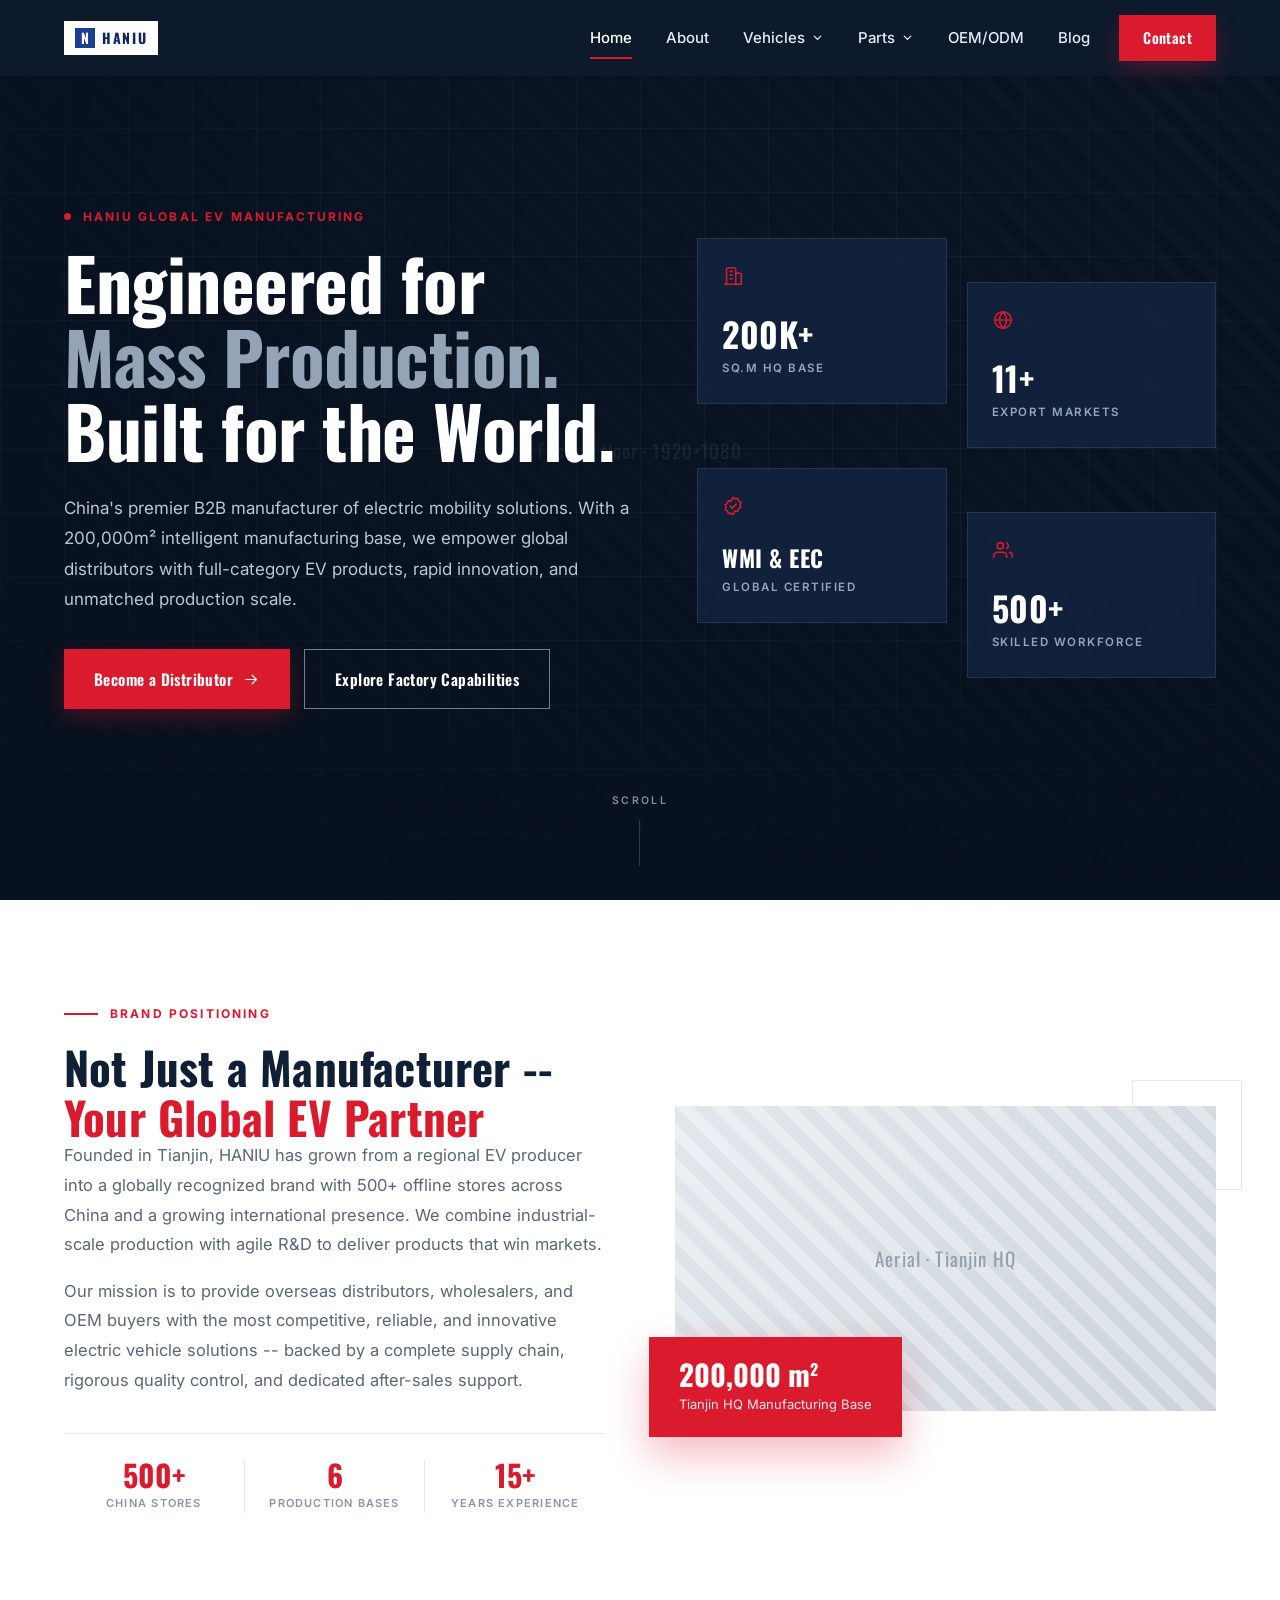
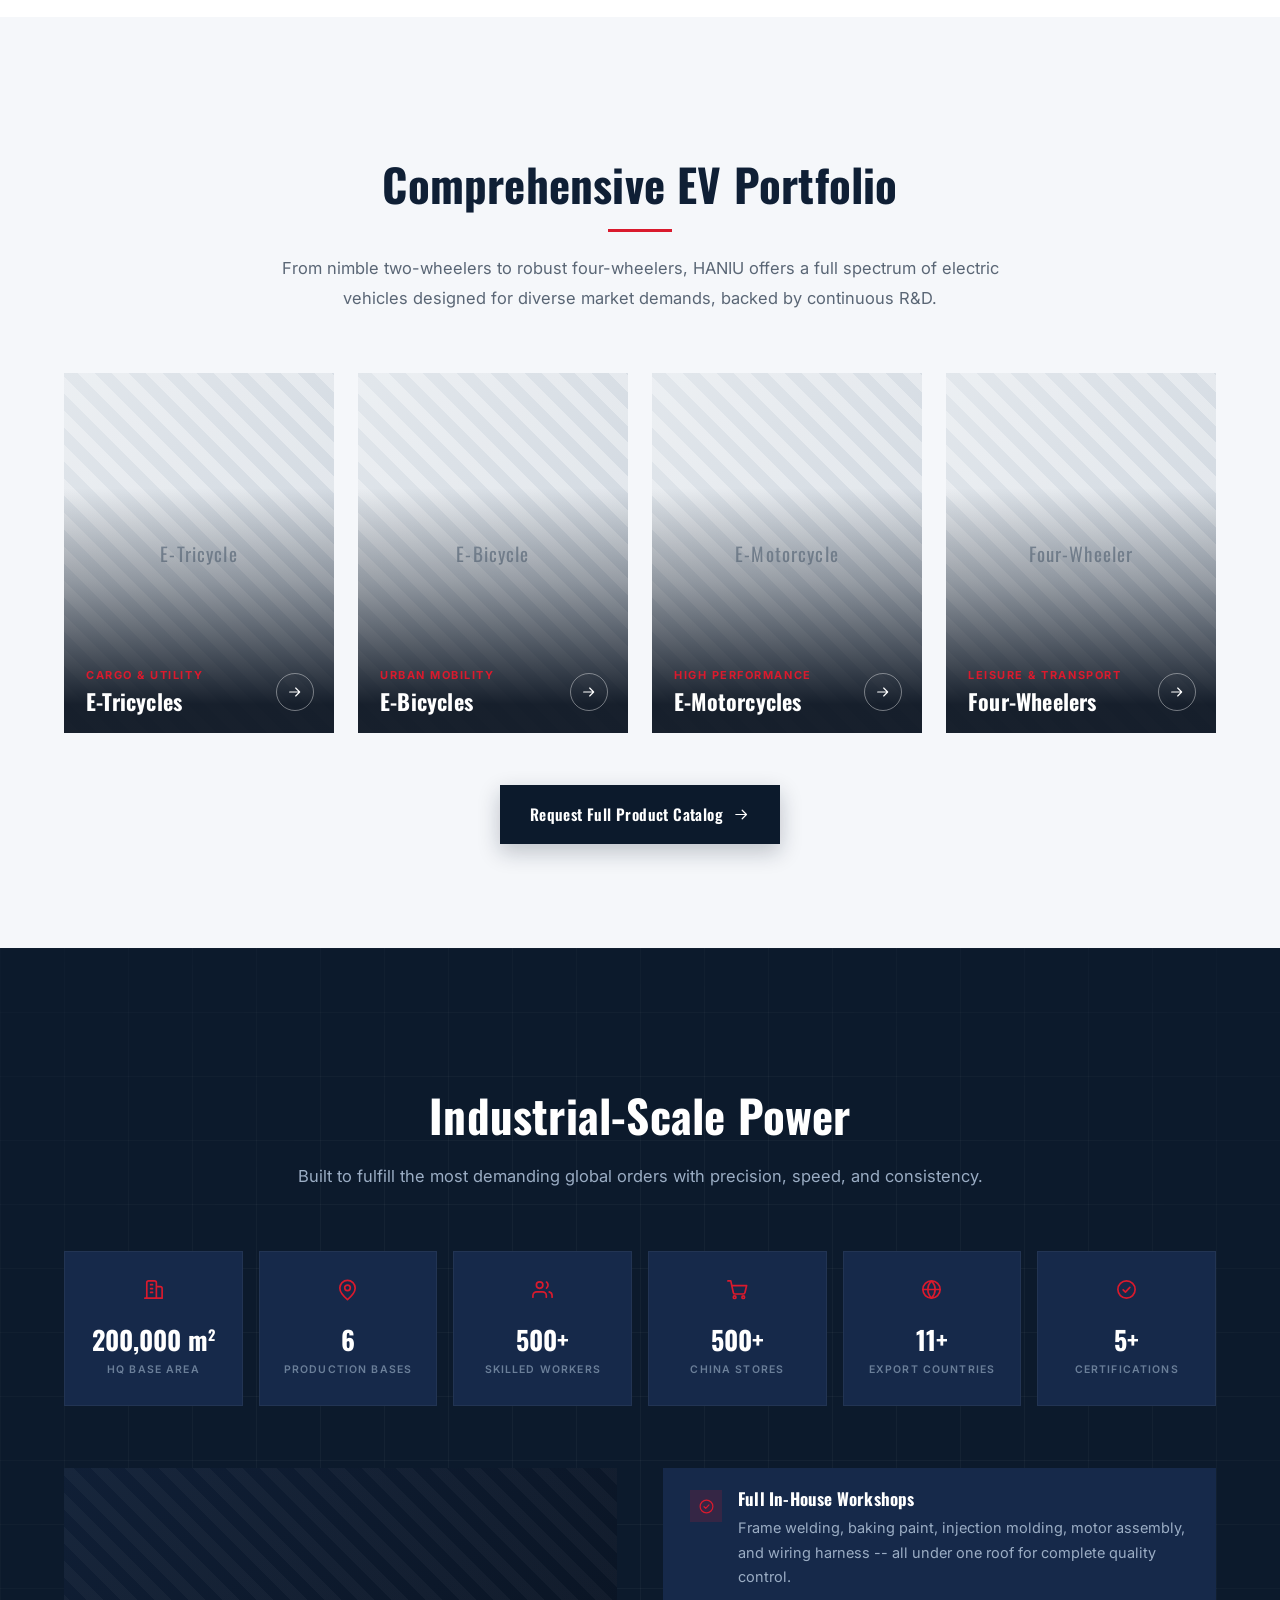
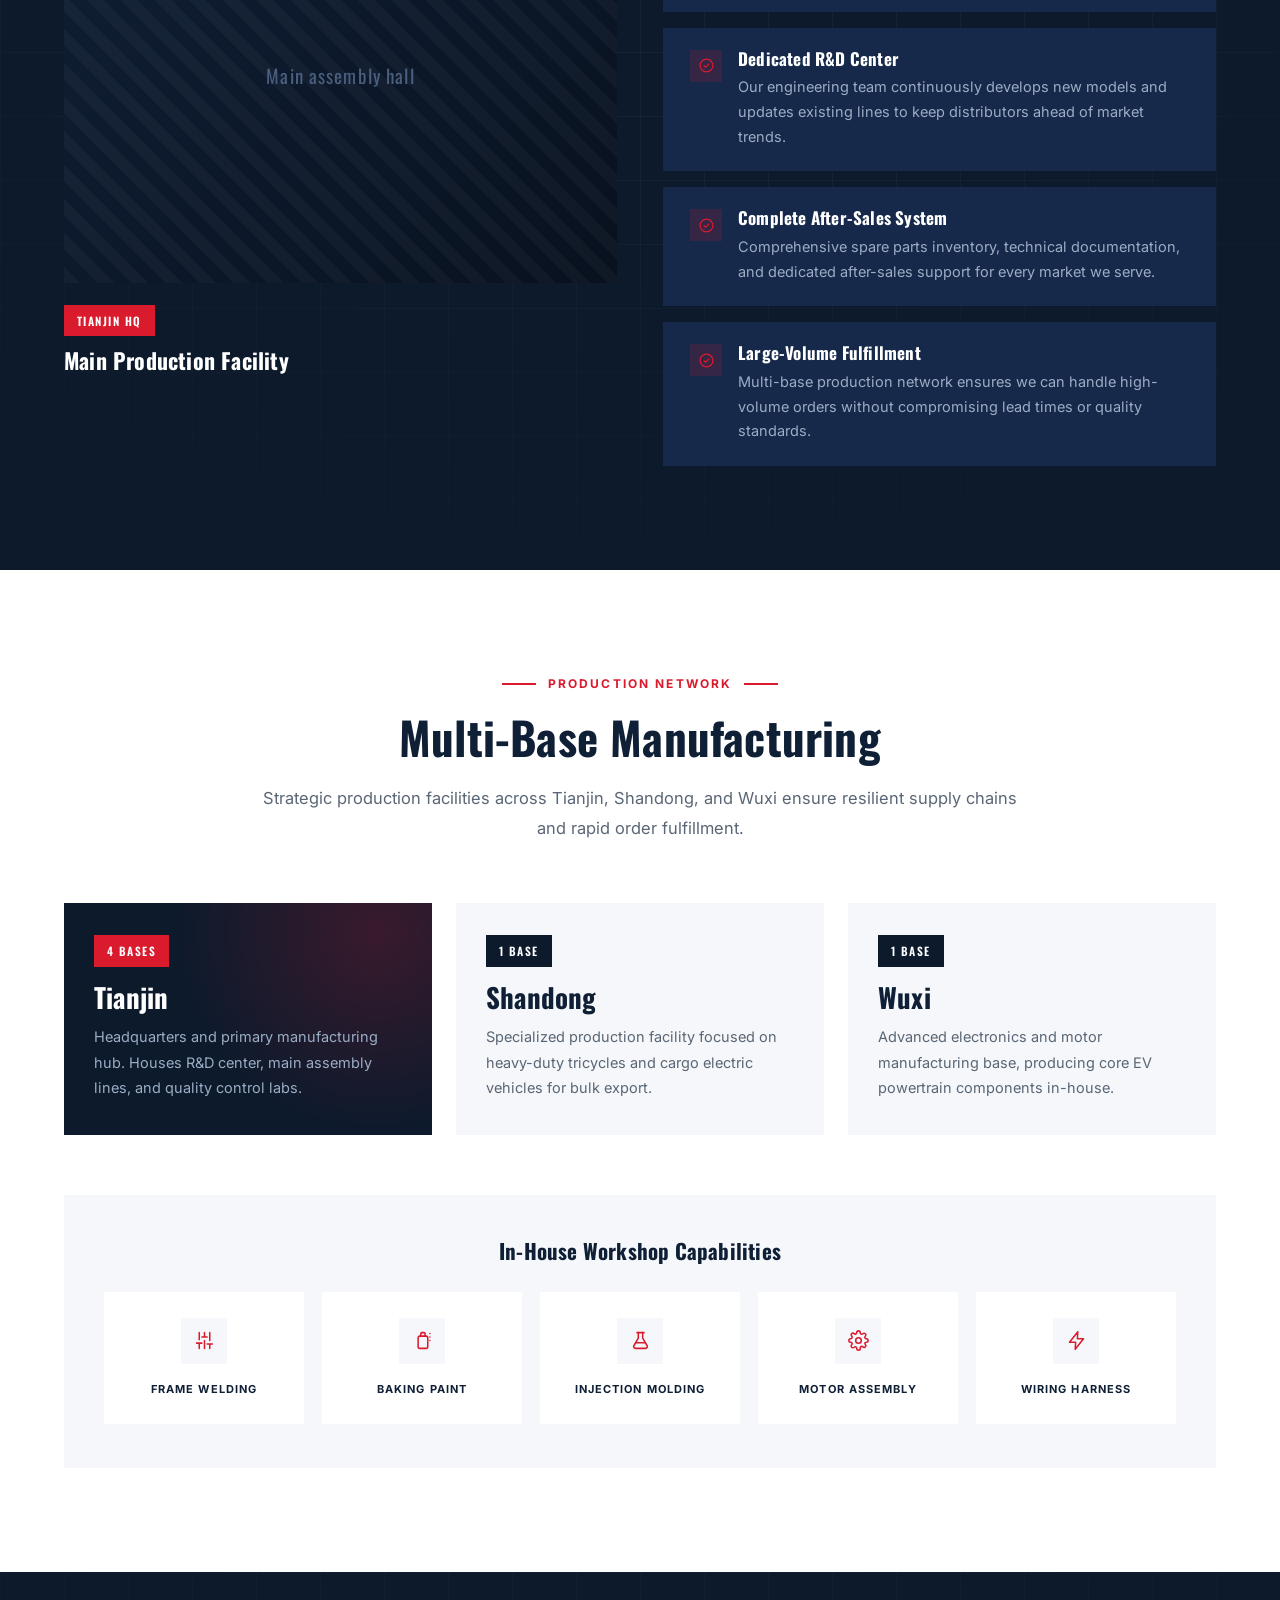
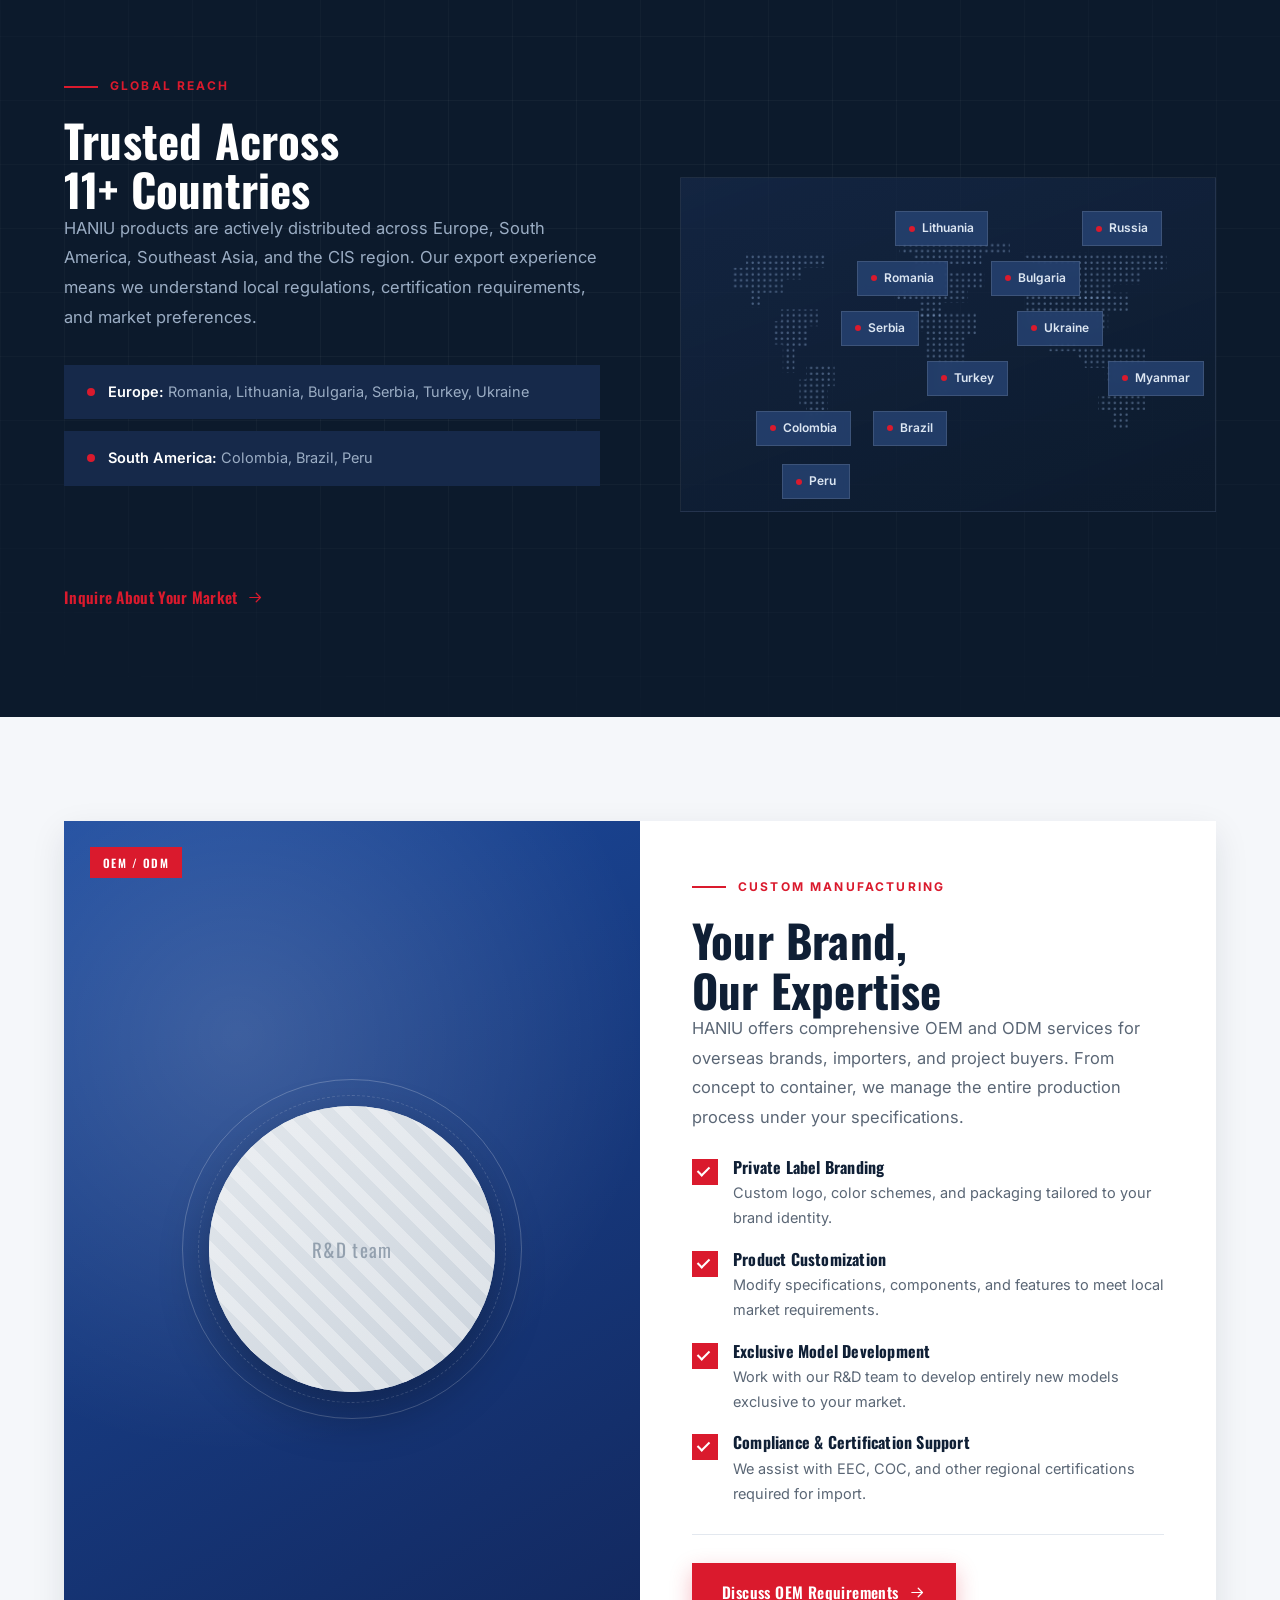
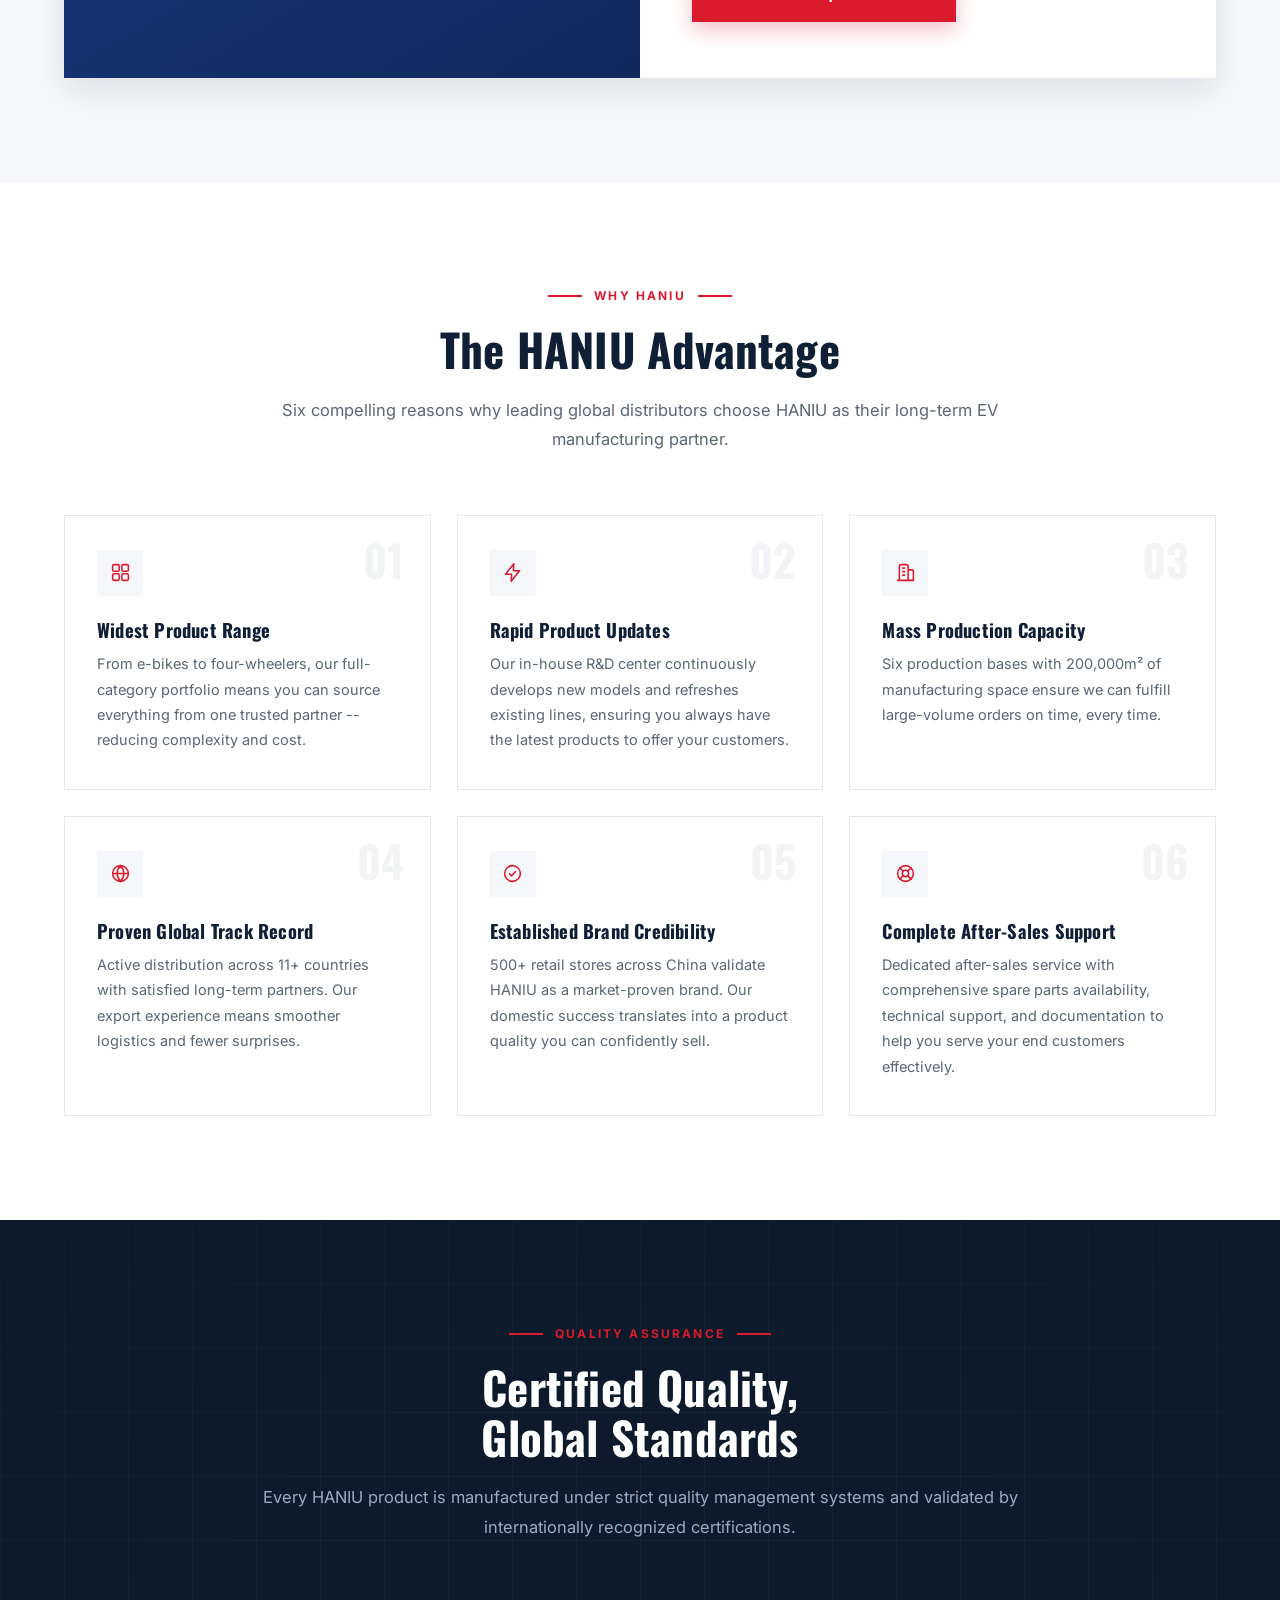
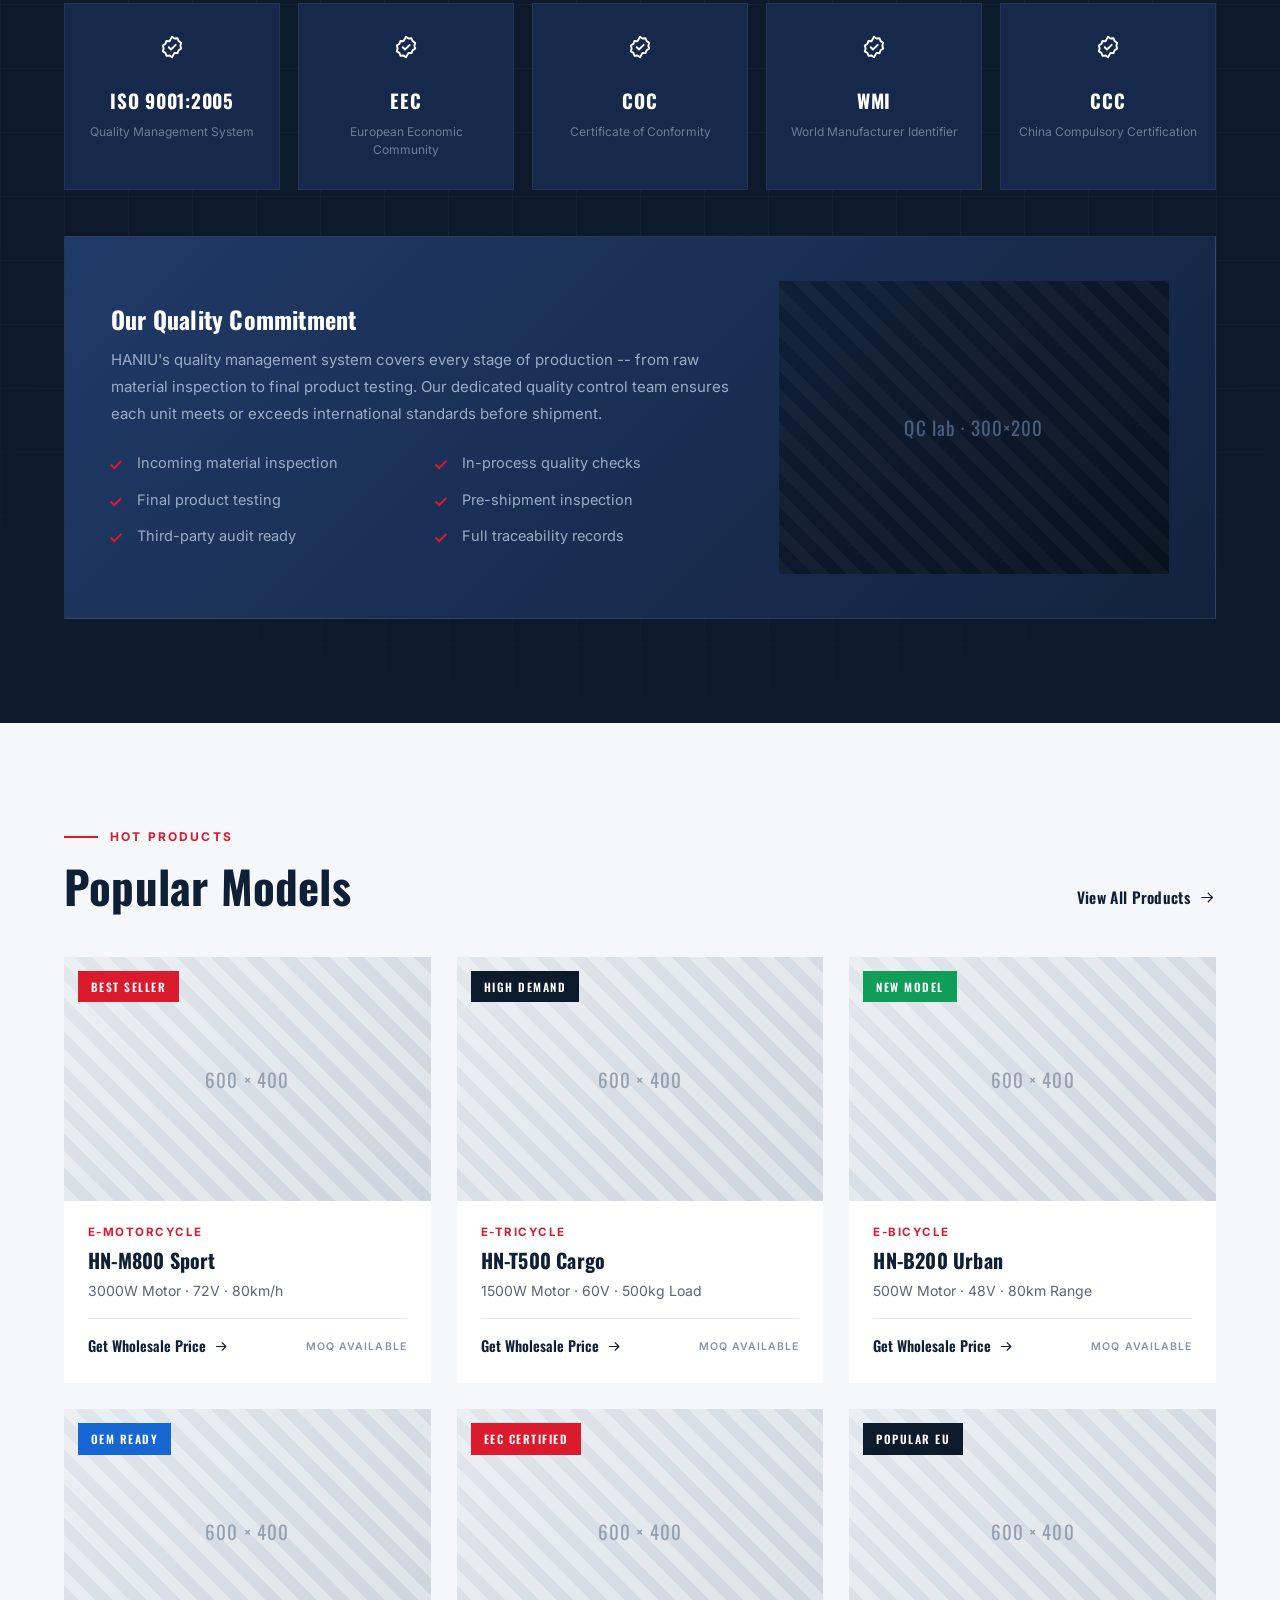
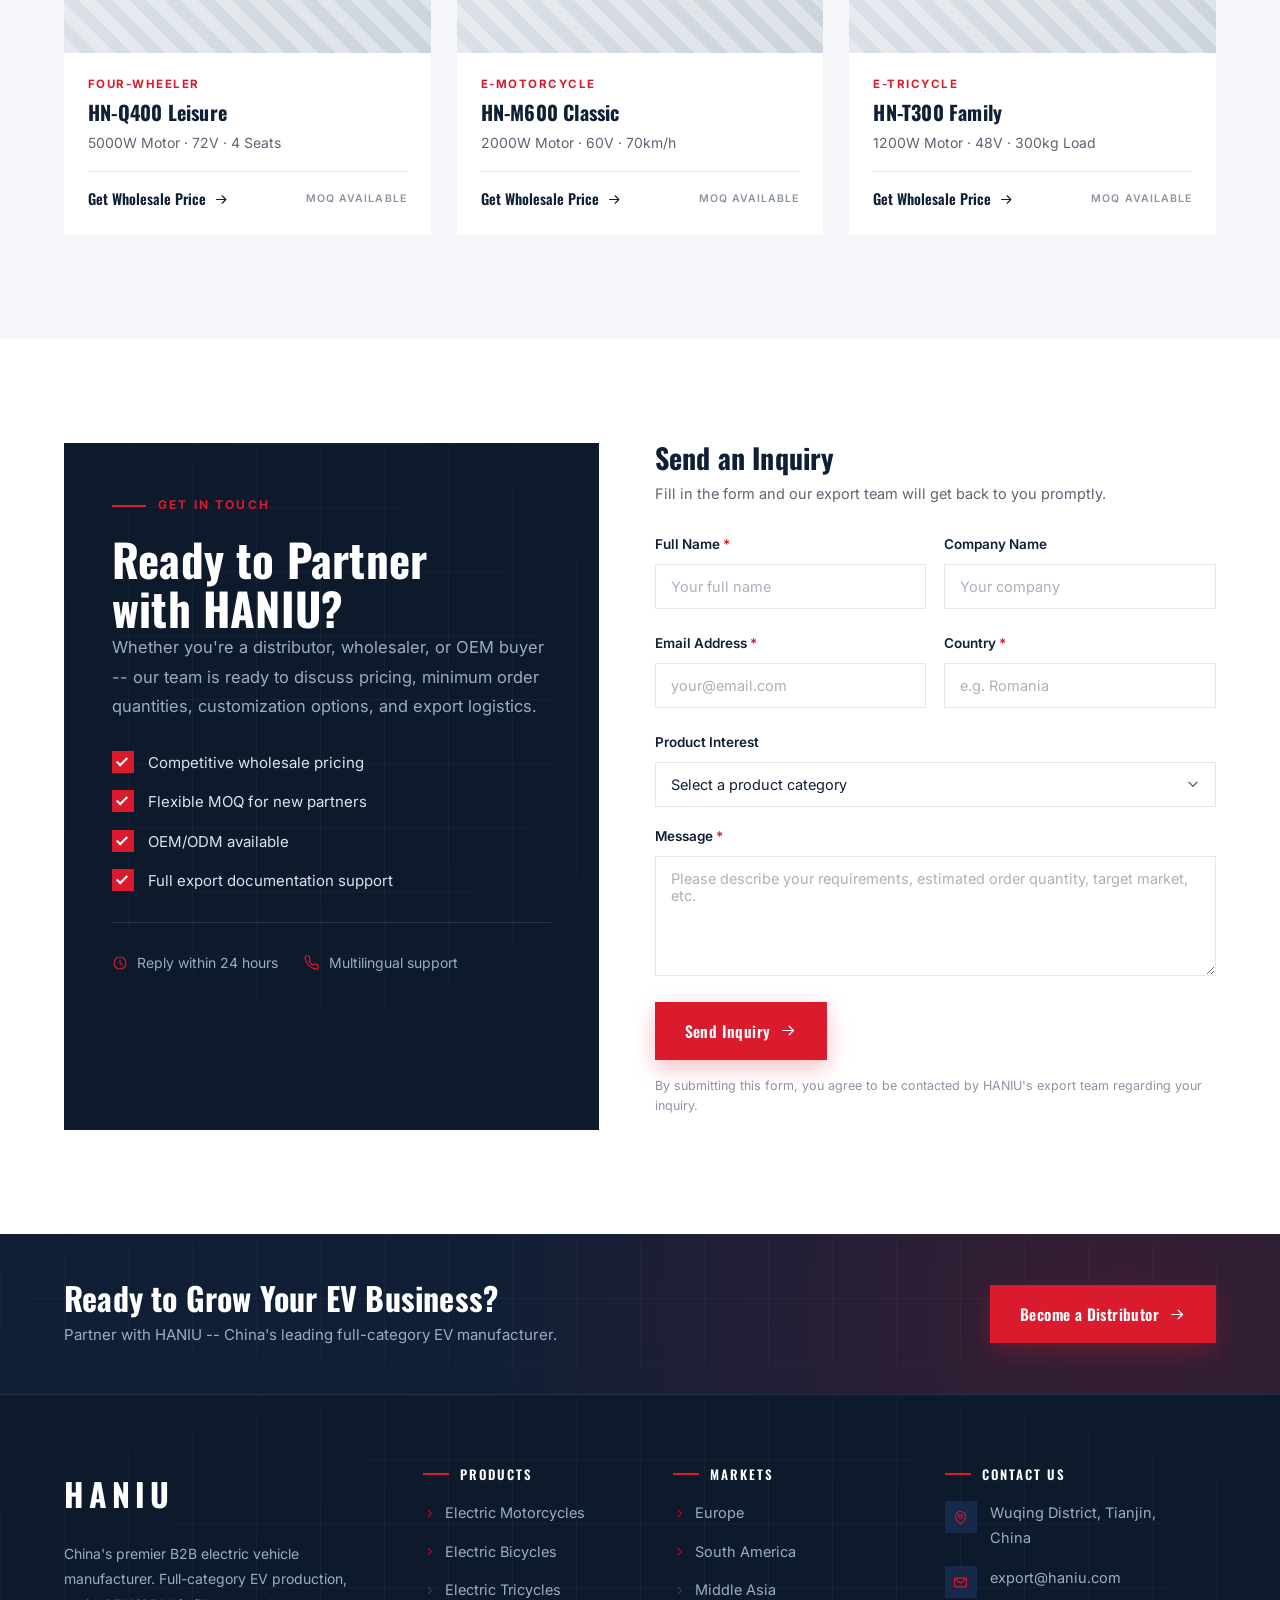
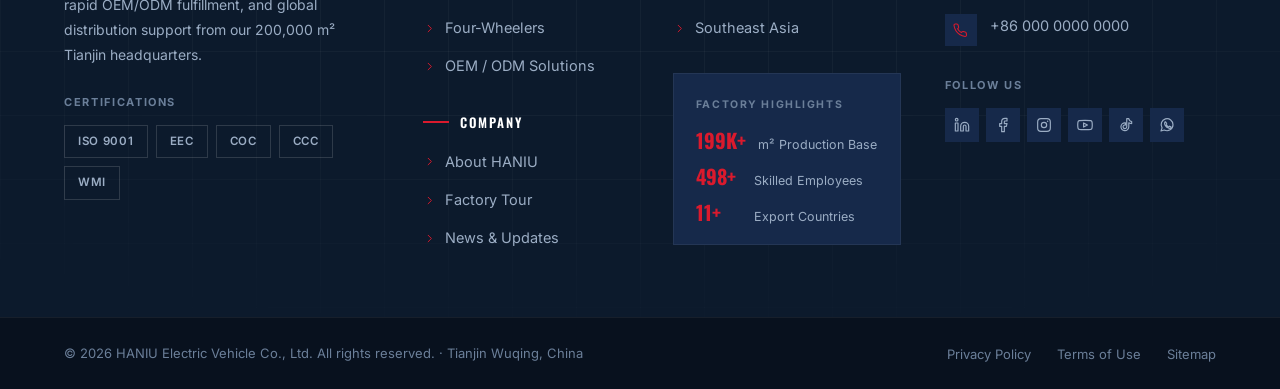
==== commit 76b6b8aa: "Add About page and link it from the home page Builds about-us.html from the reference: compact page " ====
--- a/index.html
+++ b/index.html
@@ -39,6 +39,13 @@
     <symbol id="i-phone" viewBox="0 0 24 24"><path d="M21.5 16.9v2.6a2 2 0 0 1-2.2 2 19.8 19.8 0 0 1-8.6-3.1 19.4 19.4 0 0 1-6-6A19.8 19.8 0 0 1 1.6 3.7 2 2 0 0 1 3.6 1.5h2.6a2 2 0 0 1 2 1.7c.13.96.36 1.9.7 2.8a2 2 0 0 1-.45 2.1L7.3 9.3a16 16 0 0 0 6 6l1.2-1.15a2 2 0 0 1 2.1-.45c.9.34 1.84.57 2.8.7a2 2 0 0 1 1.7 2.05z"/></symbol>
     <symbol id="i-clock" viewBox="0 0 24 24"><circle cx="12" cy="12" r="9"/><path d="M12 7v5.2l3.3 2"/></symbol>
     <symbol id="i-menu" viewBox="0 0 24 24"><path d="M3 6h18M3 12h18M3 18h18"/></symbol>
+    <symbol id="i-warehouse" viewBox="0 0 24 24"><path d="M3 21V9.2a1 1 0 0 1 .62-.93l8-3.2a1 1 0 0 1 .76 0l8 3.2a1 1 0 0 1 .62.93V21"/><path d="M2 21h20M7.5 21v-6.5h9V21M7.5 17.5h9"/></symbol>
+    <symbol id="i-box" viewBox="0 0 24 24"><path d="M21 7.9v8.2a1.6 1.6 0 0 1-.85 1.42l-7.4 3.9a1.6 1.6 0 0 1-1.5 0l-7.4-3.9A1.6 1.6 0 0 1 3 16.1V7.9a1.6 1.6 0 0 1 .85-1.42l7.4-3.9a1.6 1.6 0 0 1 1.5 0l7.4 3.9A1.6 1.6 0 0 1 21 7.9z"/><path d="M3.3 7.1L12 11.7l8.7-4.6M12 21.3V11.7"/></symbol>
+    <symbol id="i-shield" viewBox="0 0 24 24"><path d="M12 21.5s7.5-3.6 7.5-9.5V5.6L12 2.5 4.5 5.6V12c0 5.9 7.5 9.5 7.5 9.5z"/><path d="M9 12l2.1 2.1L15.4 9.8"/></symbol>
+    <symbol id="i-dollar" viewBox="0 0 24 24"><path d="M12 2.5v19M16.4 6.6H9.9a3.1 3.1 0 0 0 0 6.2h4.2a3.1 3.1 0 0 1 0 6.2H7"/></symbol>
+    <symbol id="i-list" viewBox="0 0 24 24"><path d="M8.5 6.5H21M8.5 12H21M8.5 17.5H21M3.4 6.5h.01M3.4 12h.01M3.4 17.5h.01"/></symbol>
+    <symbol id="i-cylinder" viewBox="0 0 24 24"><ellipse cx="12" cy="6" rx="8" ry="3.2"/><path d="M4 6v12c0 1.77 3.58 3.2 8 3.2s8-1.43 8-3.2V6M4 12c0 1.77 3.58 3.2 8 3.2s8-1.43 8-3.2"/></symbol>
+    <symbol id="i-table" viewBox="0 0 24 24"><rect x="3" y="4" width="18" height="16" rx="2"/><path d="M3 9.5h18M9.5 9.5V20"/></symbol>
     <symbol id="i-linkedin" viewBox="0 0 24 24"><path d="M16 8a6 6 0 0 1 6 6v7h-4v-7a2 2 0 0 0-4 0v7h-4v-7a6 6 0 0 1 6-6z"/><rect x="2" y="9" width="4" height="12"/><circle cx="4" cy="4" r="2"/></symbol>
     <symbol id="i-facebook" viewBox="0 0 24 24"><path d="M18 2h-3a5 5 0 0 0-5 5v3H7v4h3v8h4v-8h3l1-4h-4V7a1 1 0 0 1 1-1h3z"/></symbol>
     <symbol id="i-instagram" viewBox="0 0 24 24"><rect x="2.5" y="2.5" width="19" height="19" rx="5"/><circle cx="12" cy="12" r="4"/><circle cx="17.5" cy="6.5" r="1.1" fill="currentColor" stroke="none"/></symbol>
@@ -66,7 +73,7 @@
     <nav class="nav" id="primaryNav" aria-label="Primary">
       <ul class="nav__list">
         <li class="nav__item"><a class="nav__link is-active" href="#">Home</a></li>
-        <li class="nav__item"><a class="nav__link" href="#about">About</a></li>
+        <li class="nav__item"><a class="nav__link" href="about-us.html">About</a></li>
 
         <li class="nav__item has-dropdown">
           <button class="nav__link nav__toggle" aria-expanded="false" aria-haspopup="true">
@@ -825,7 +832,7 @@
         </ul>
         <h3 class="fcol__title fcol__title--gap"><span class="fcol__rule"></span>COMPANY</h3>
         <ul class="flist">
-          <li><a href="#about"><svg><use href="#i-chevron-right"/></svg>About HANIU</a></li>
+          <li><a href="about-us.html"><svg><use href="#i-chevron-right"/></svg>About HANIU</a></li>
           <li><a href="#factory"><svg><use href="#i-chevron-right"/></svg>Factory Tour</a></li>
           <li><a href="#models"><svg><use href="#i-chevron-right"/></svg>News &amp; Updates</a></li>
         </ul>
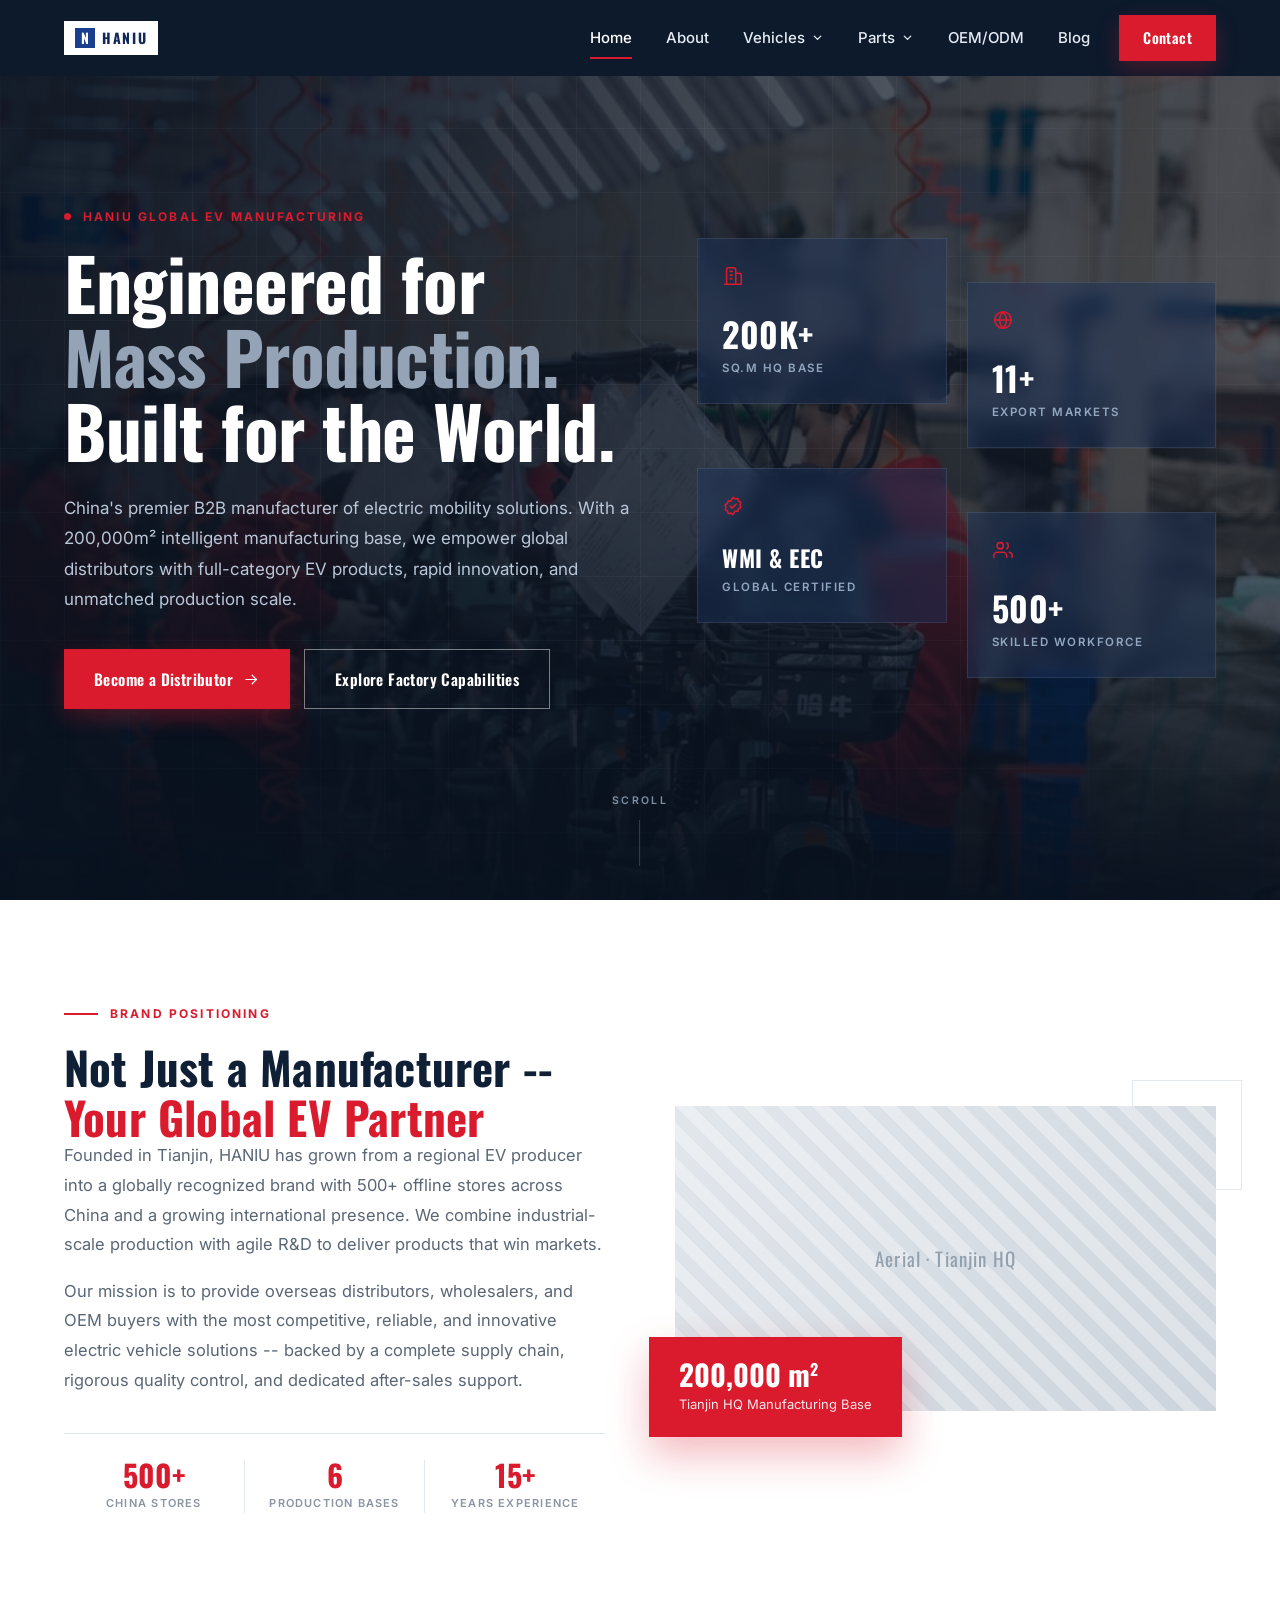
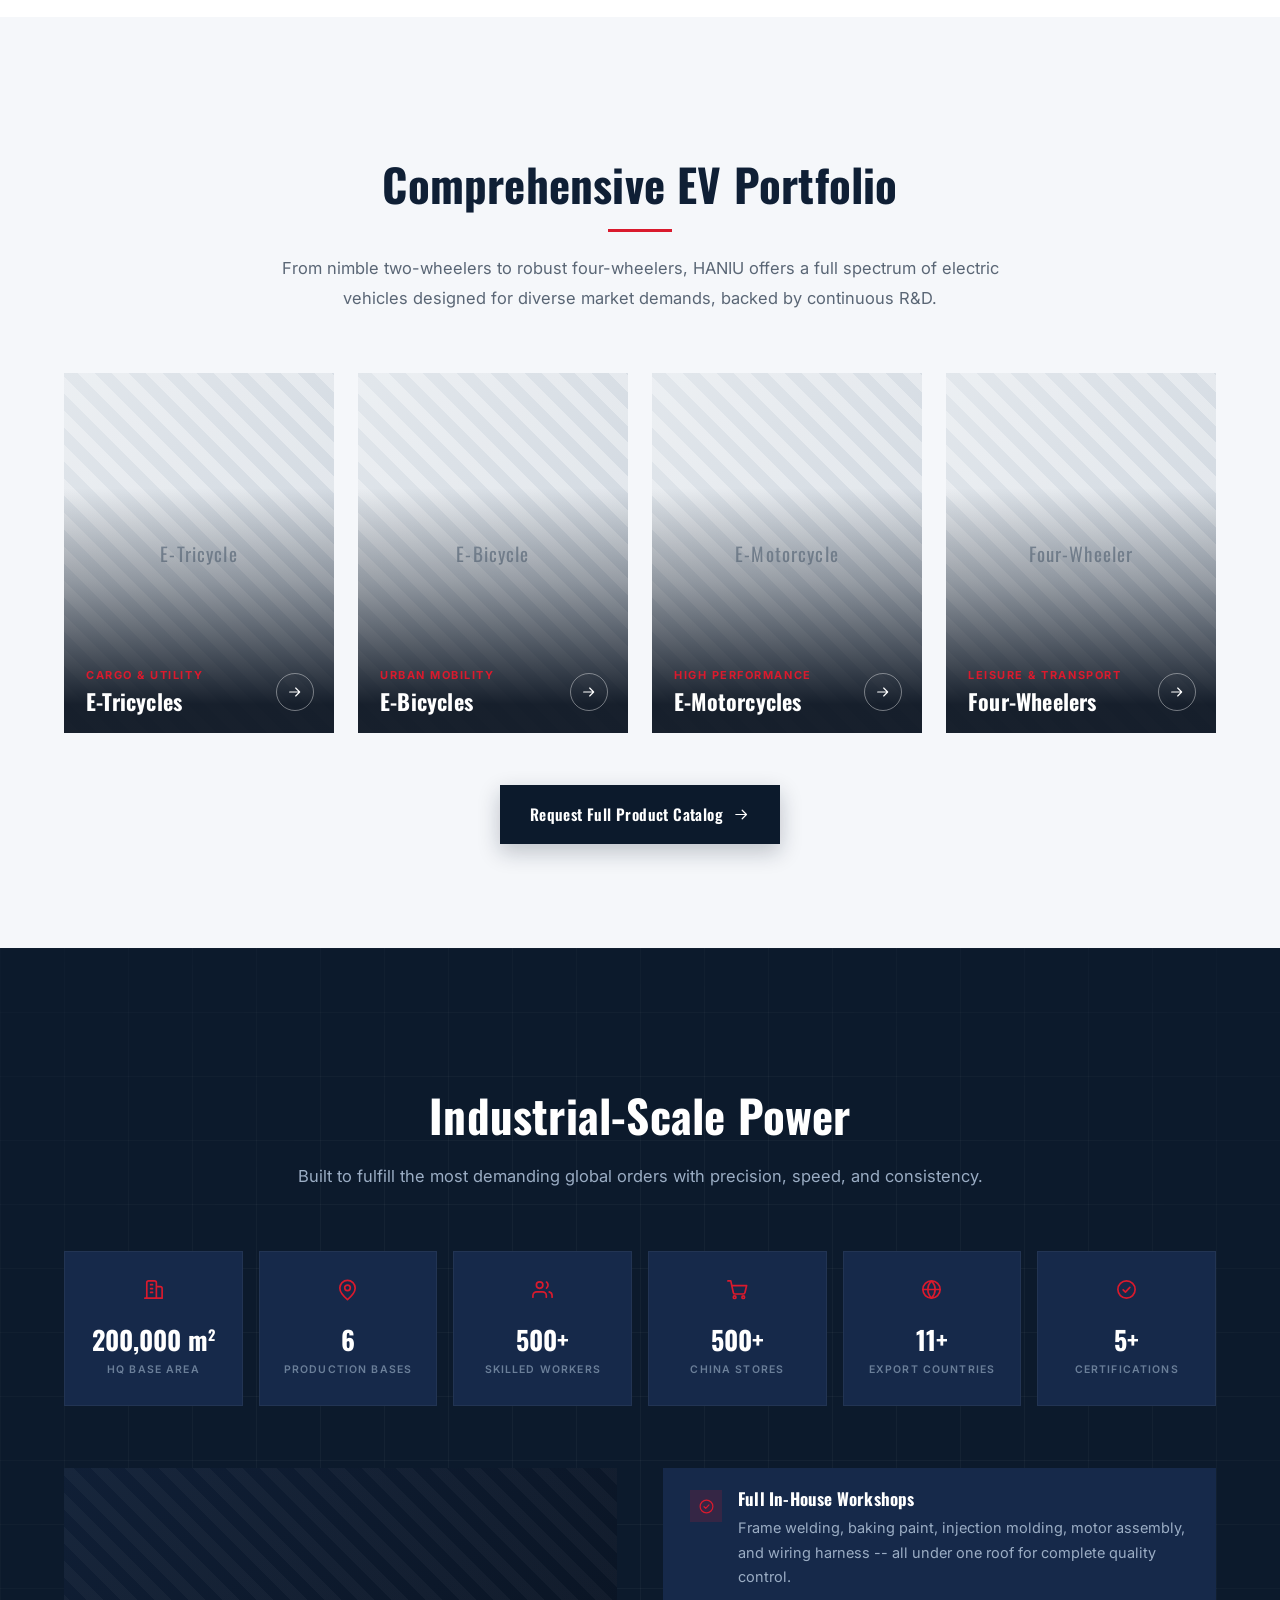
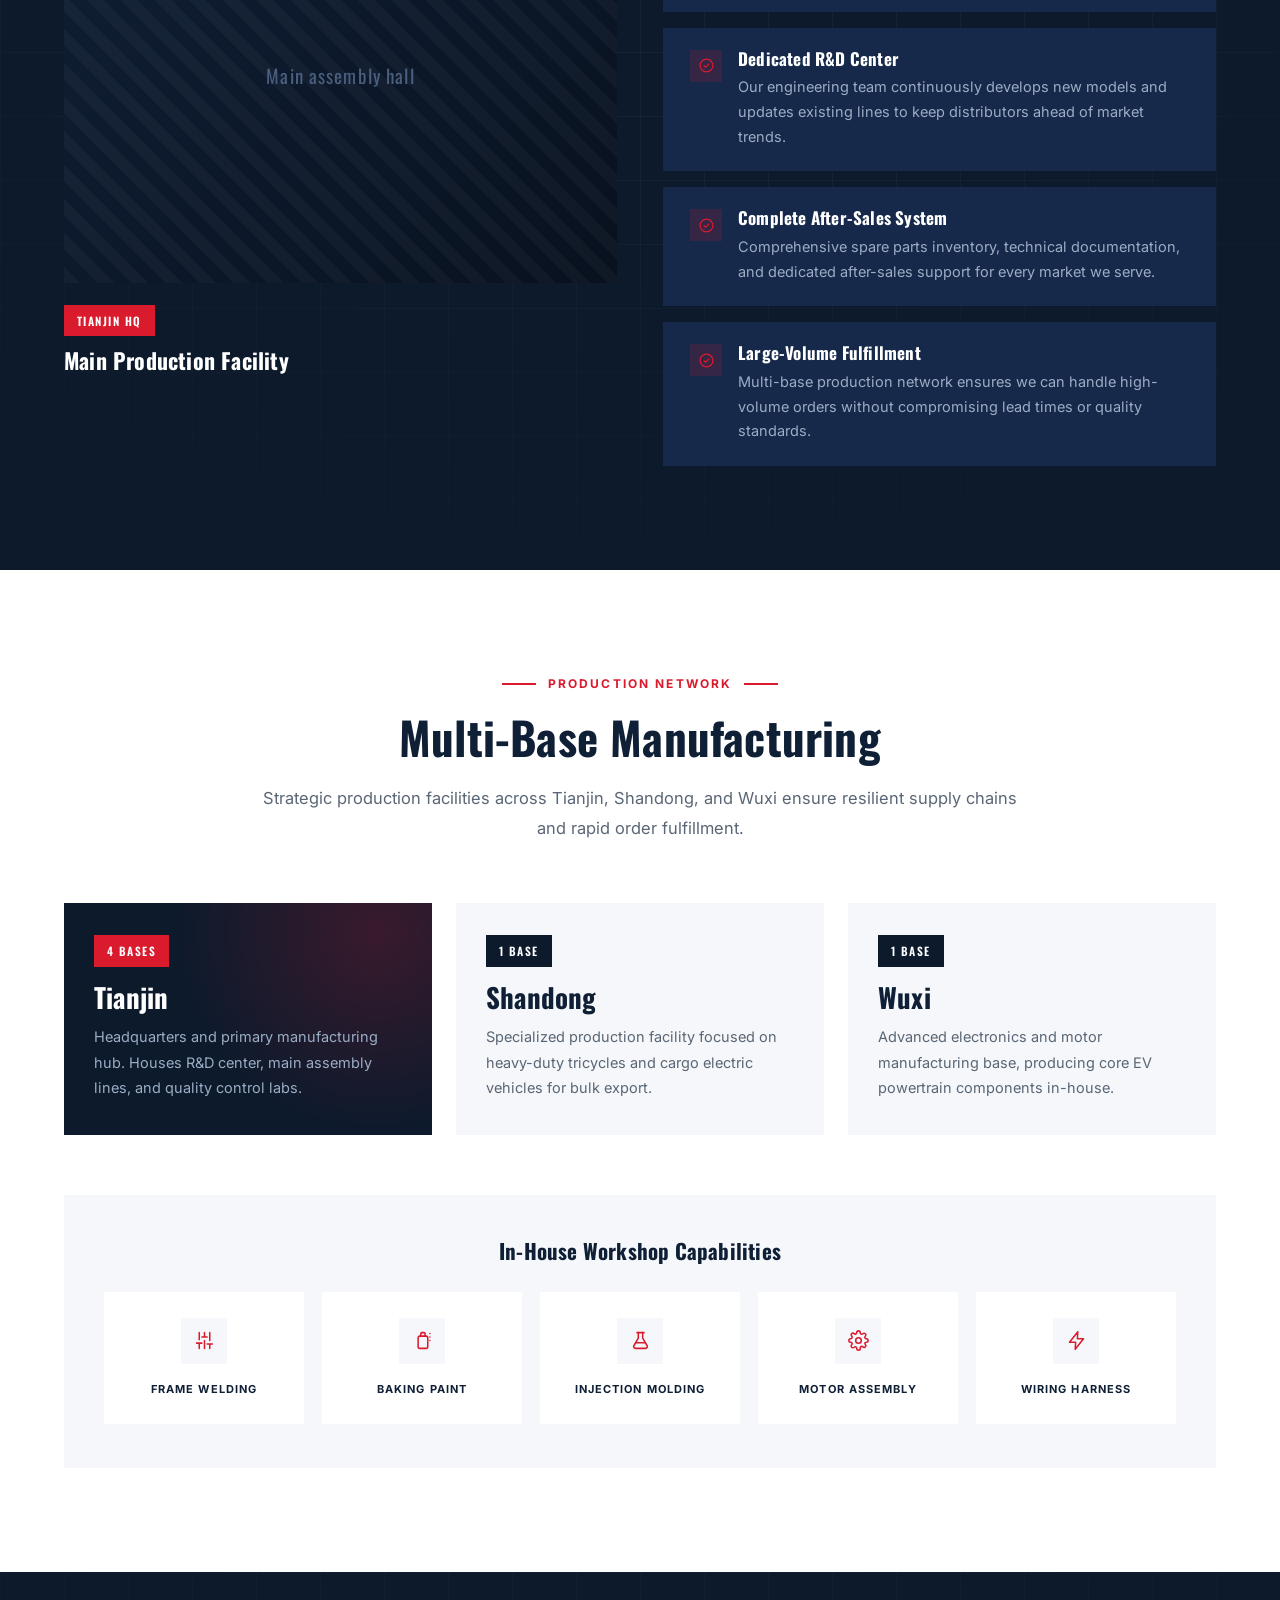
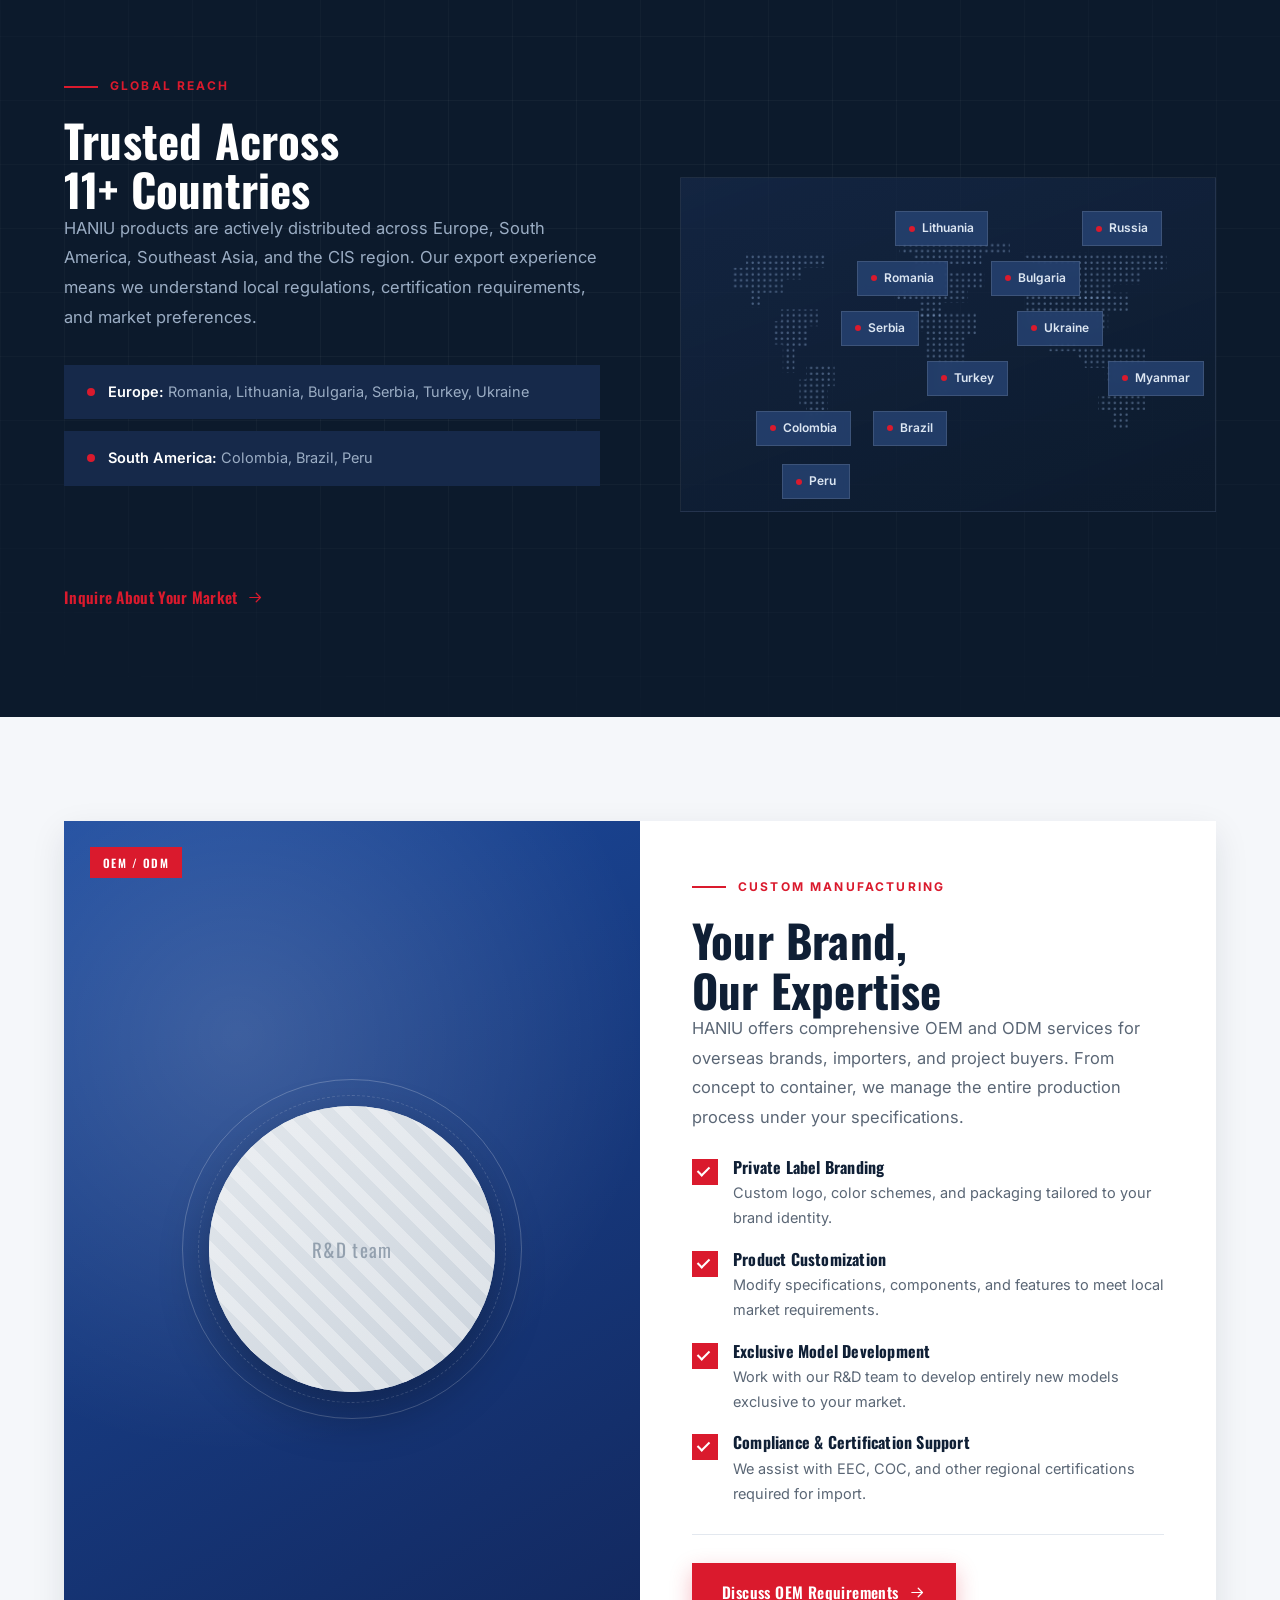
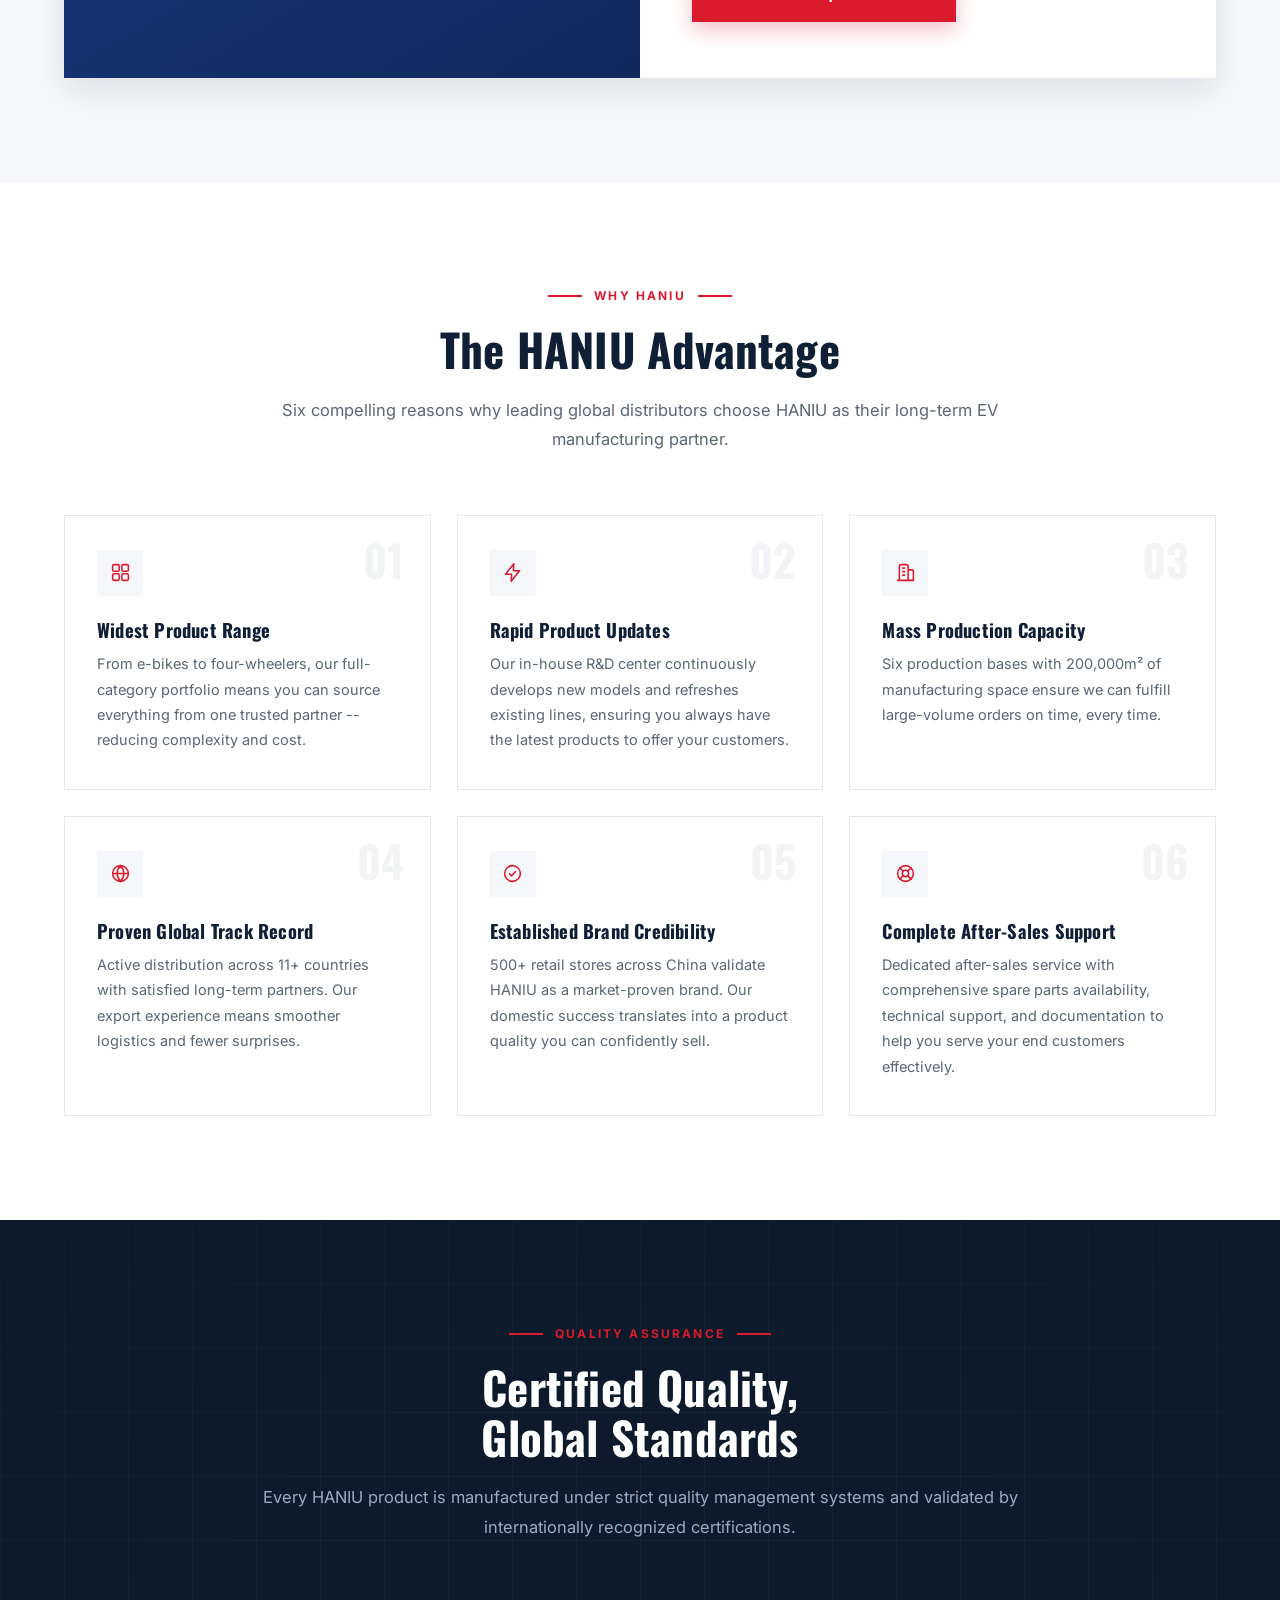
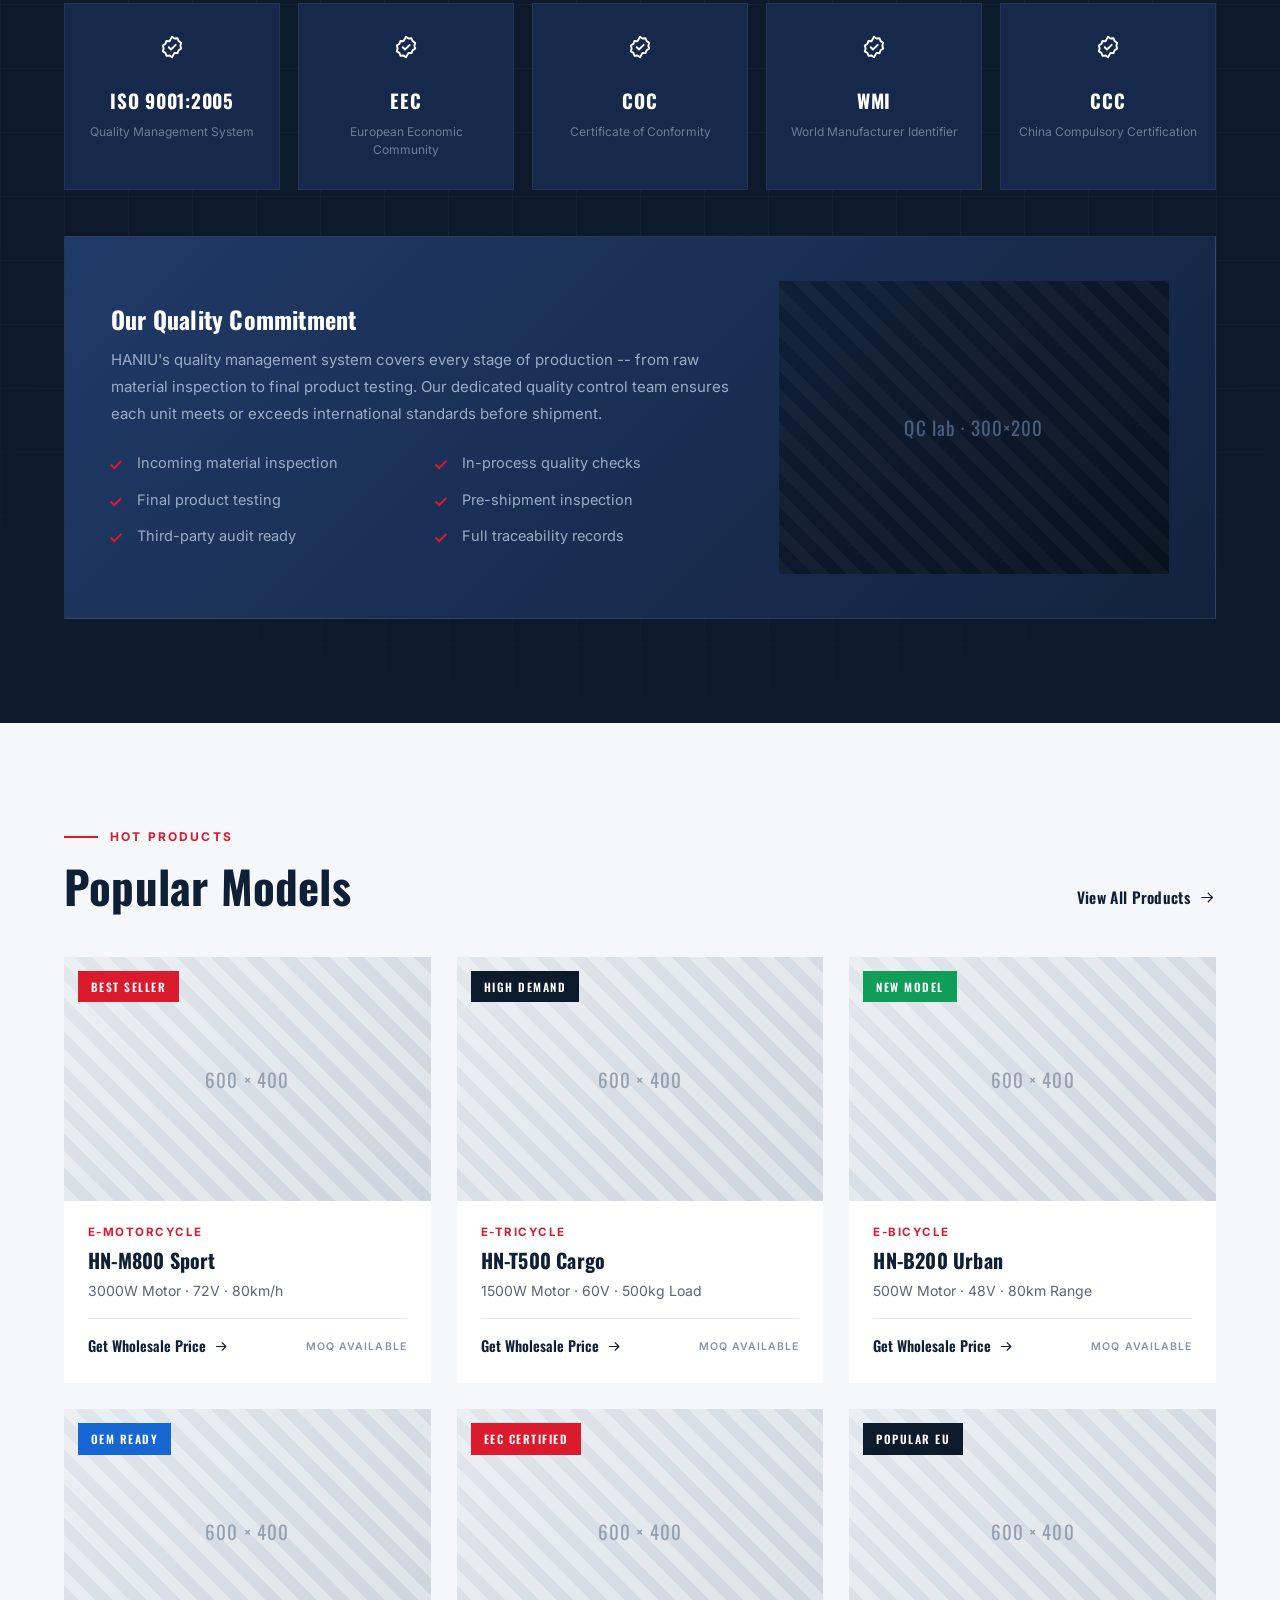
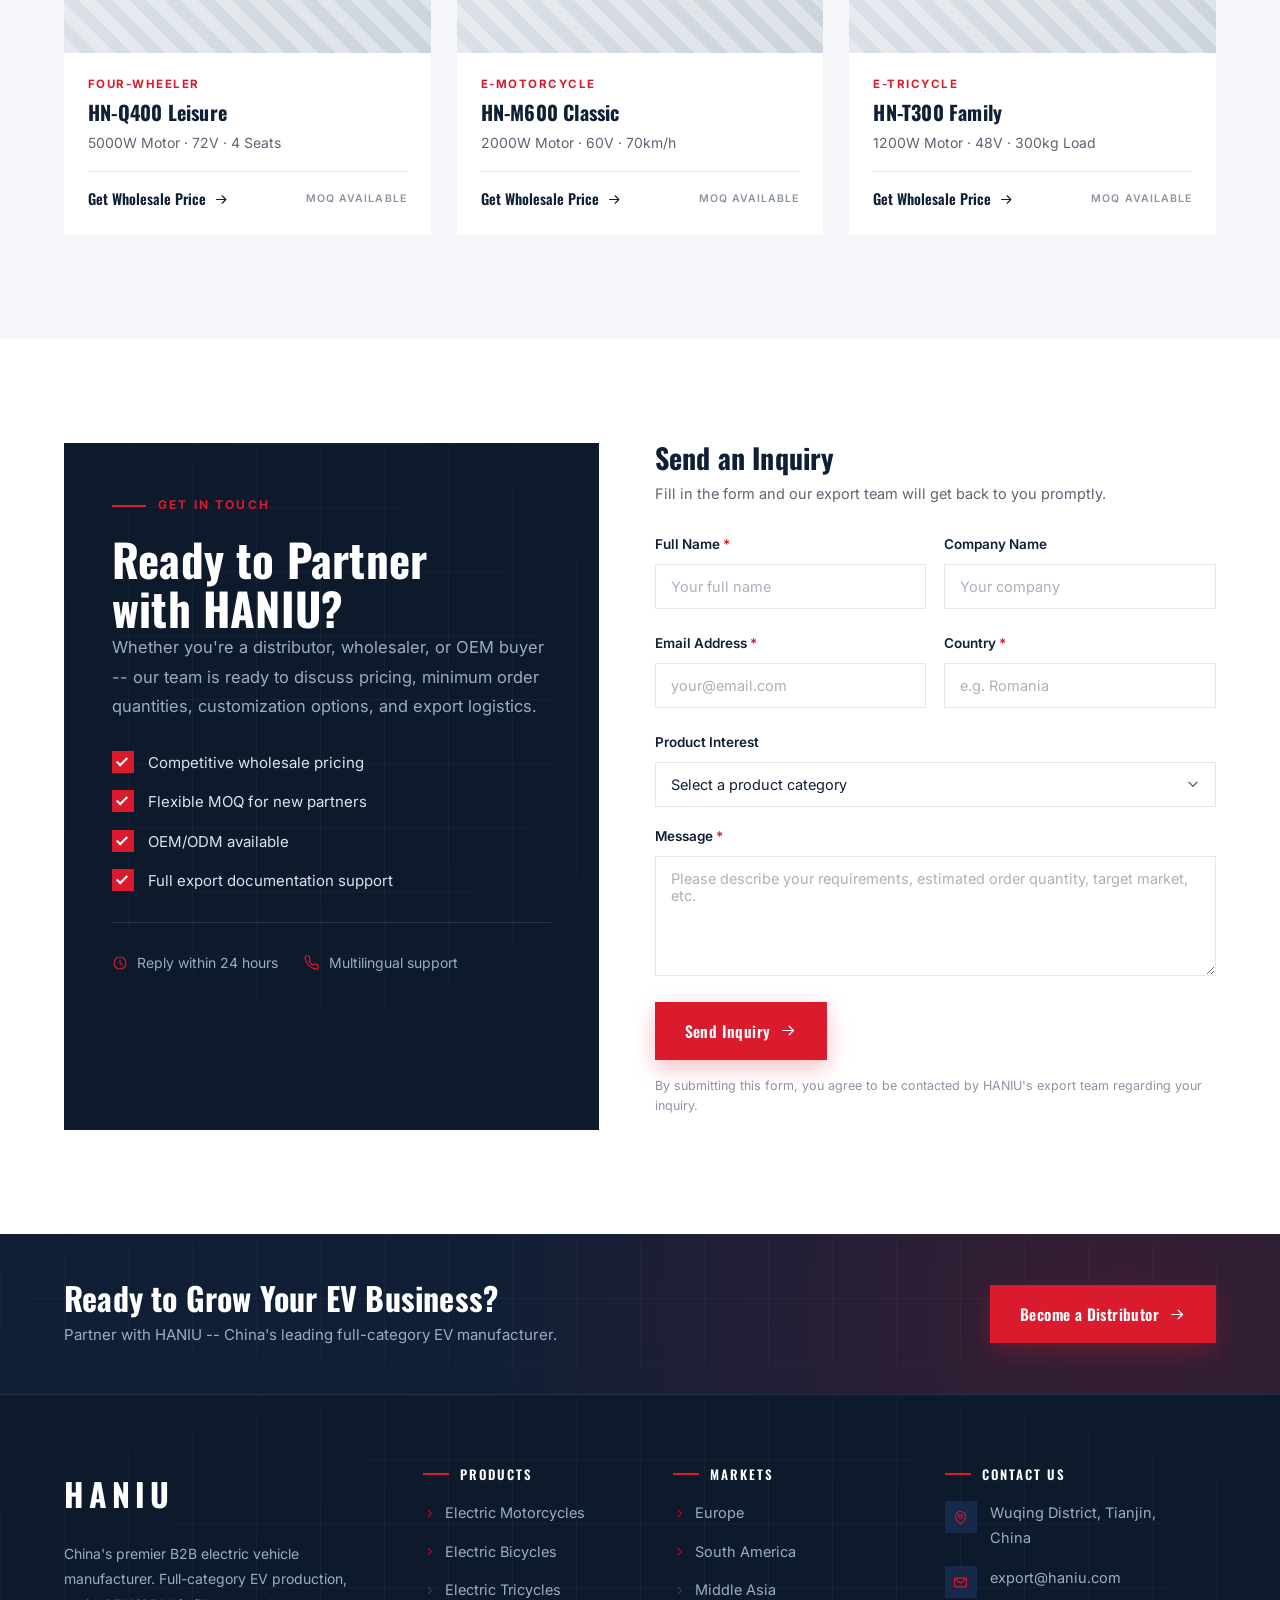
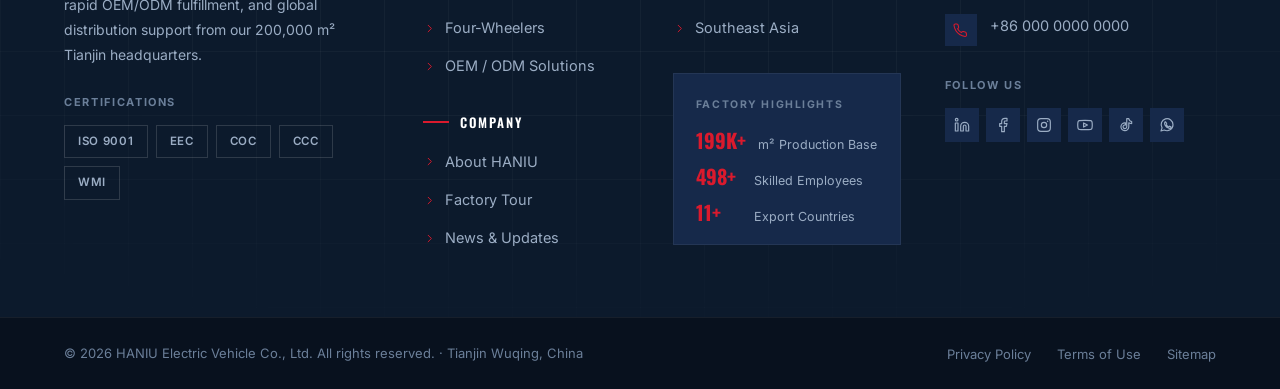
==== commit 7993a1db: "Point the home hero at the uploaded photo The hero image was uploaded to the branch as home-hero.jpg" ====
--- a/index.html
+++ b/index.html
@@ -128,7 +128,7 @@
 <section class="hero">
   <div class="hero__bg" id="heroBg">
     <div class="media media--fill" data-label="Factory floor · 1920×1080">
-      <img src="assets/images/hero-factory.jpg" alt="HANIU assembly line in Tianjin">
+      <img src="assets/images/home-hero.jpg" alt="HANIU assembly line in Tianjin">
     </div>
   </div>
   <div class="hero__scrim"></div>
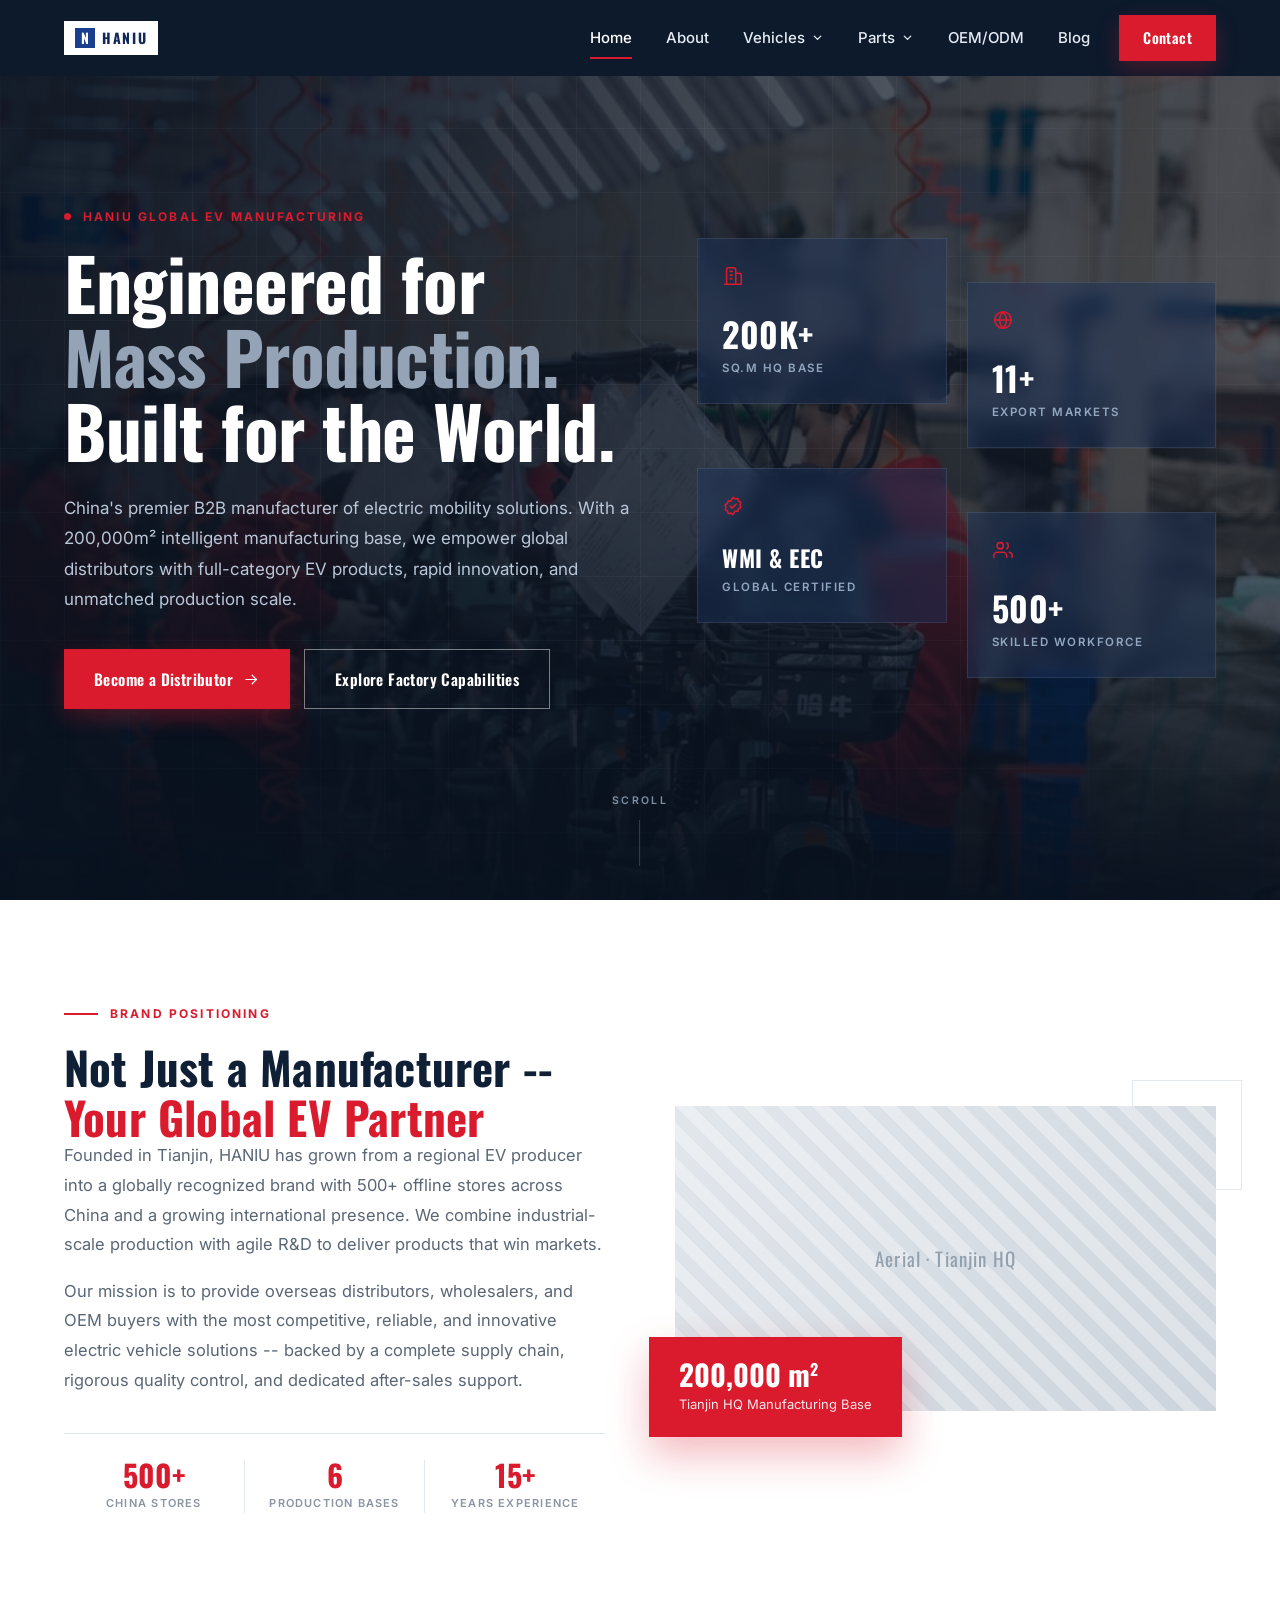
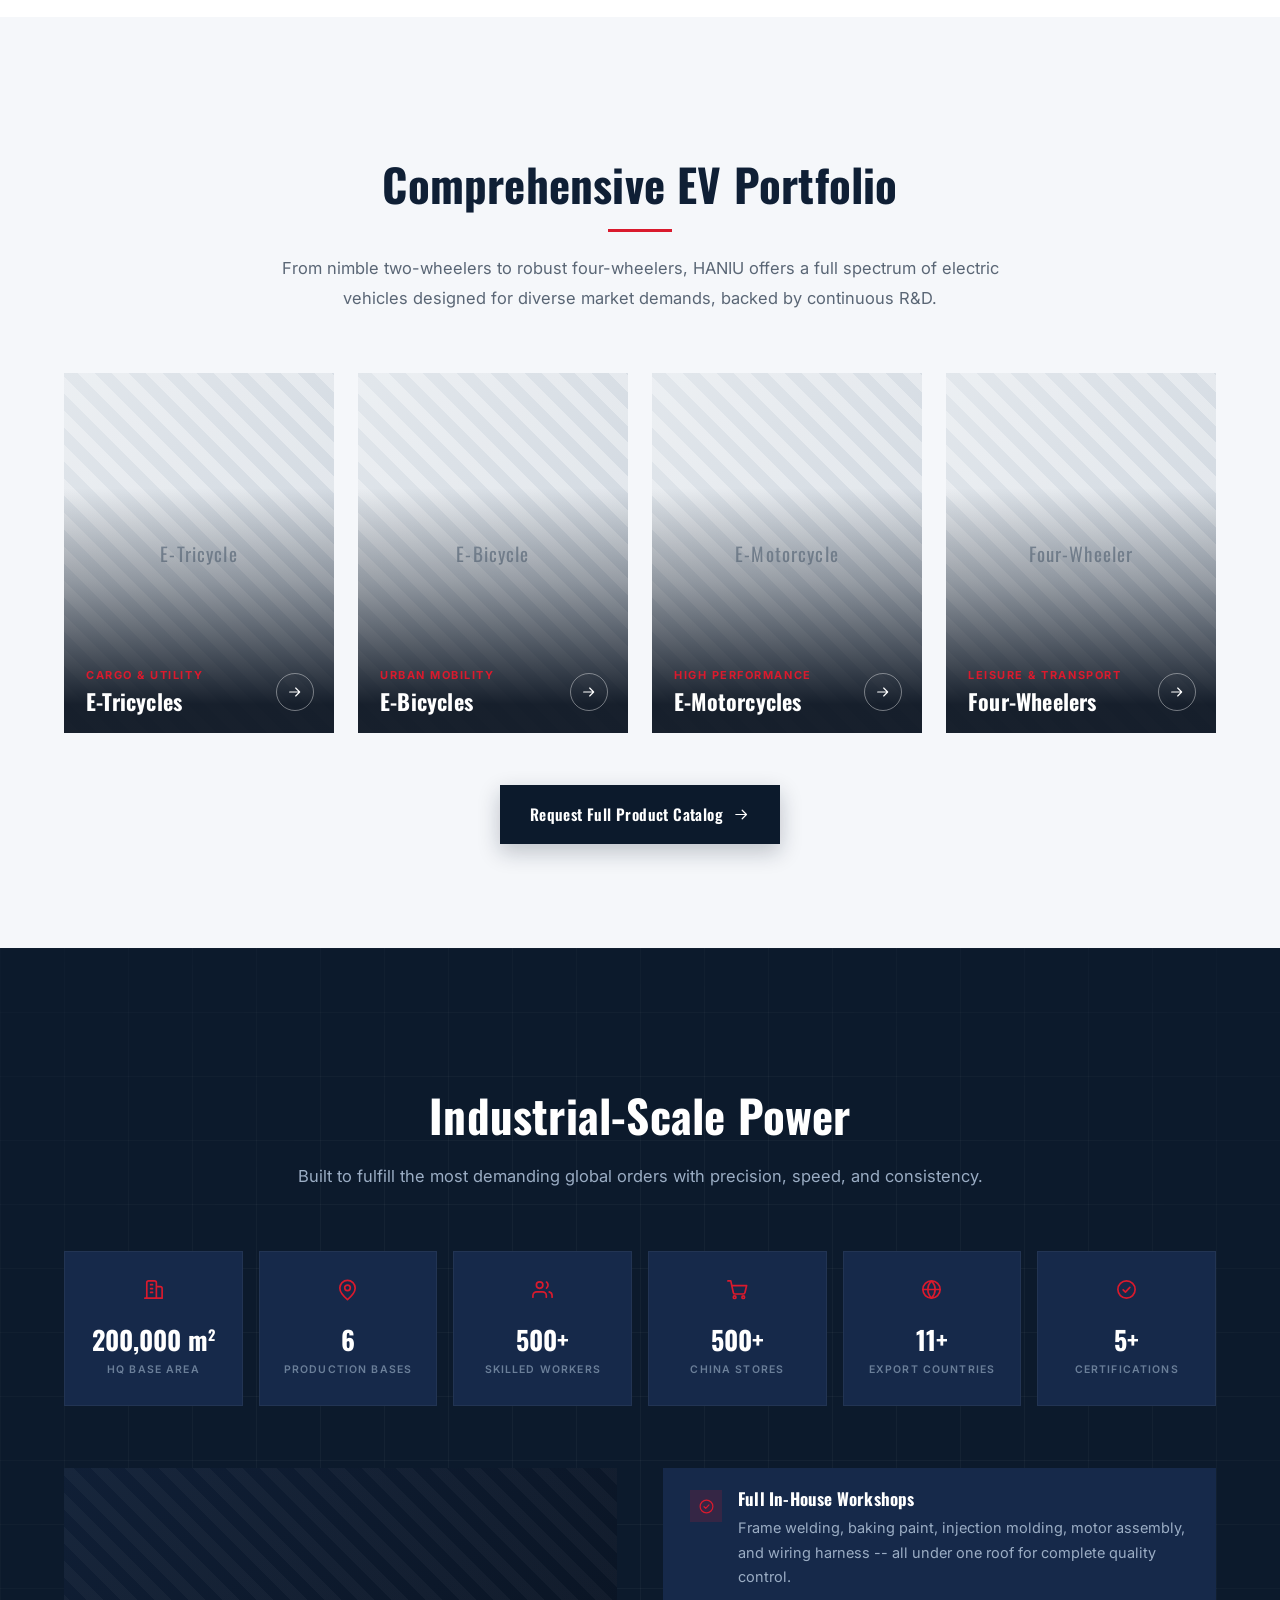
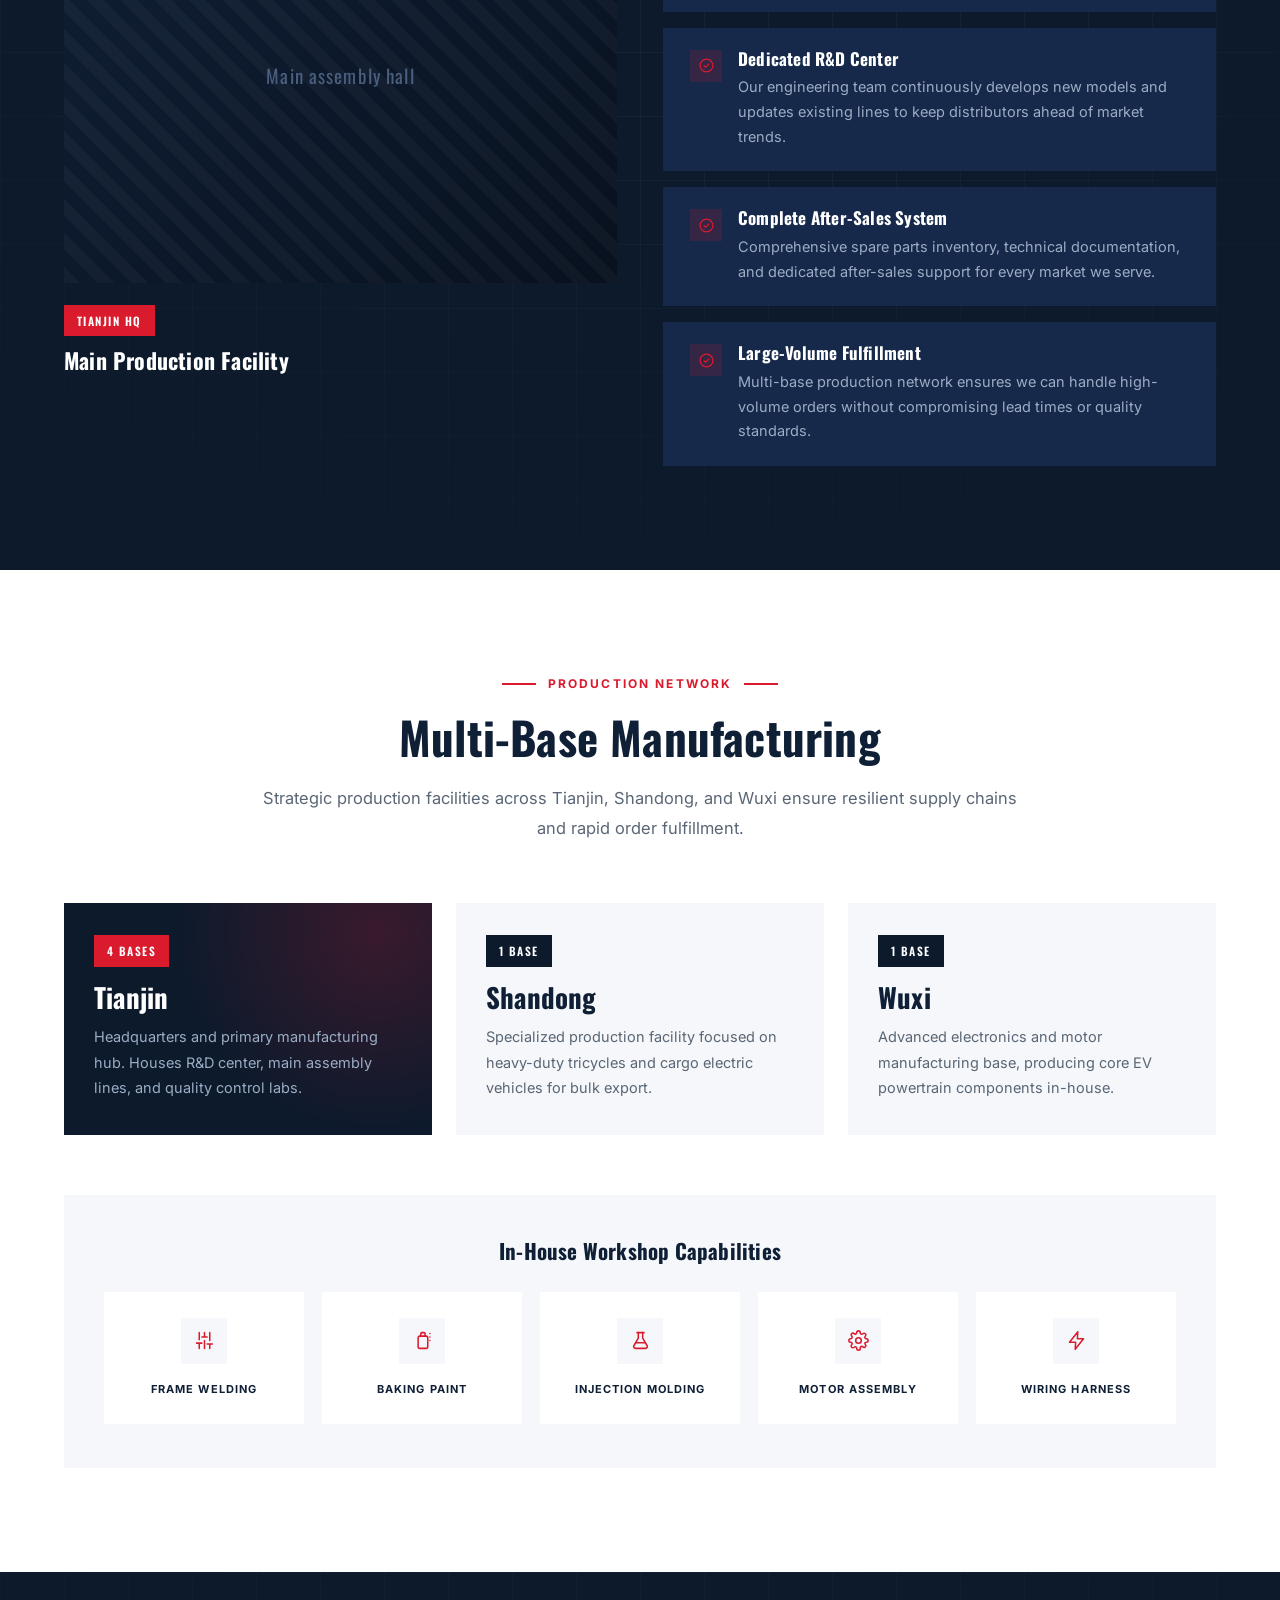
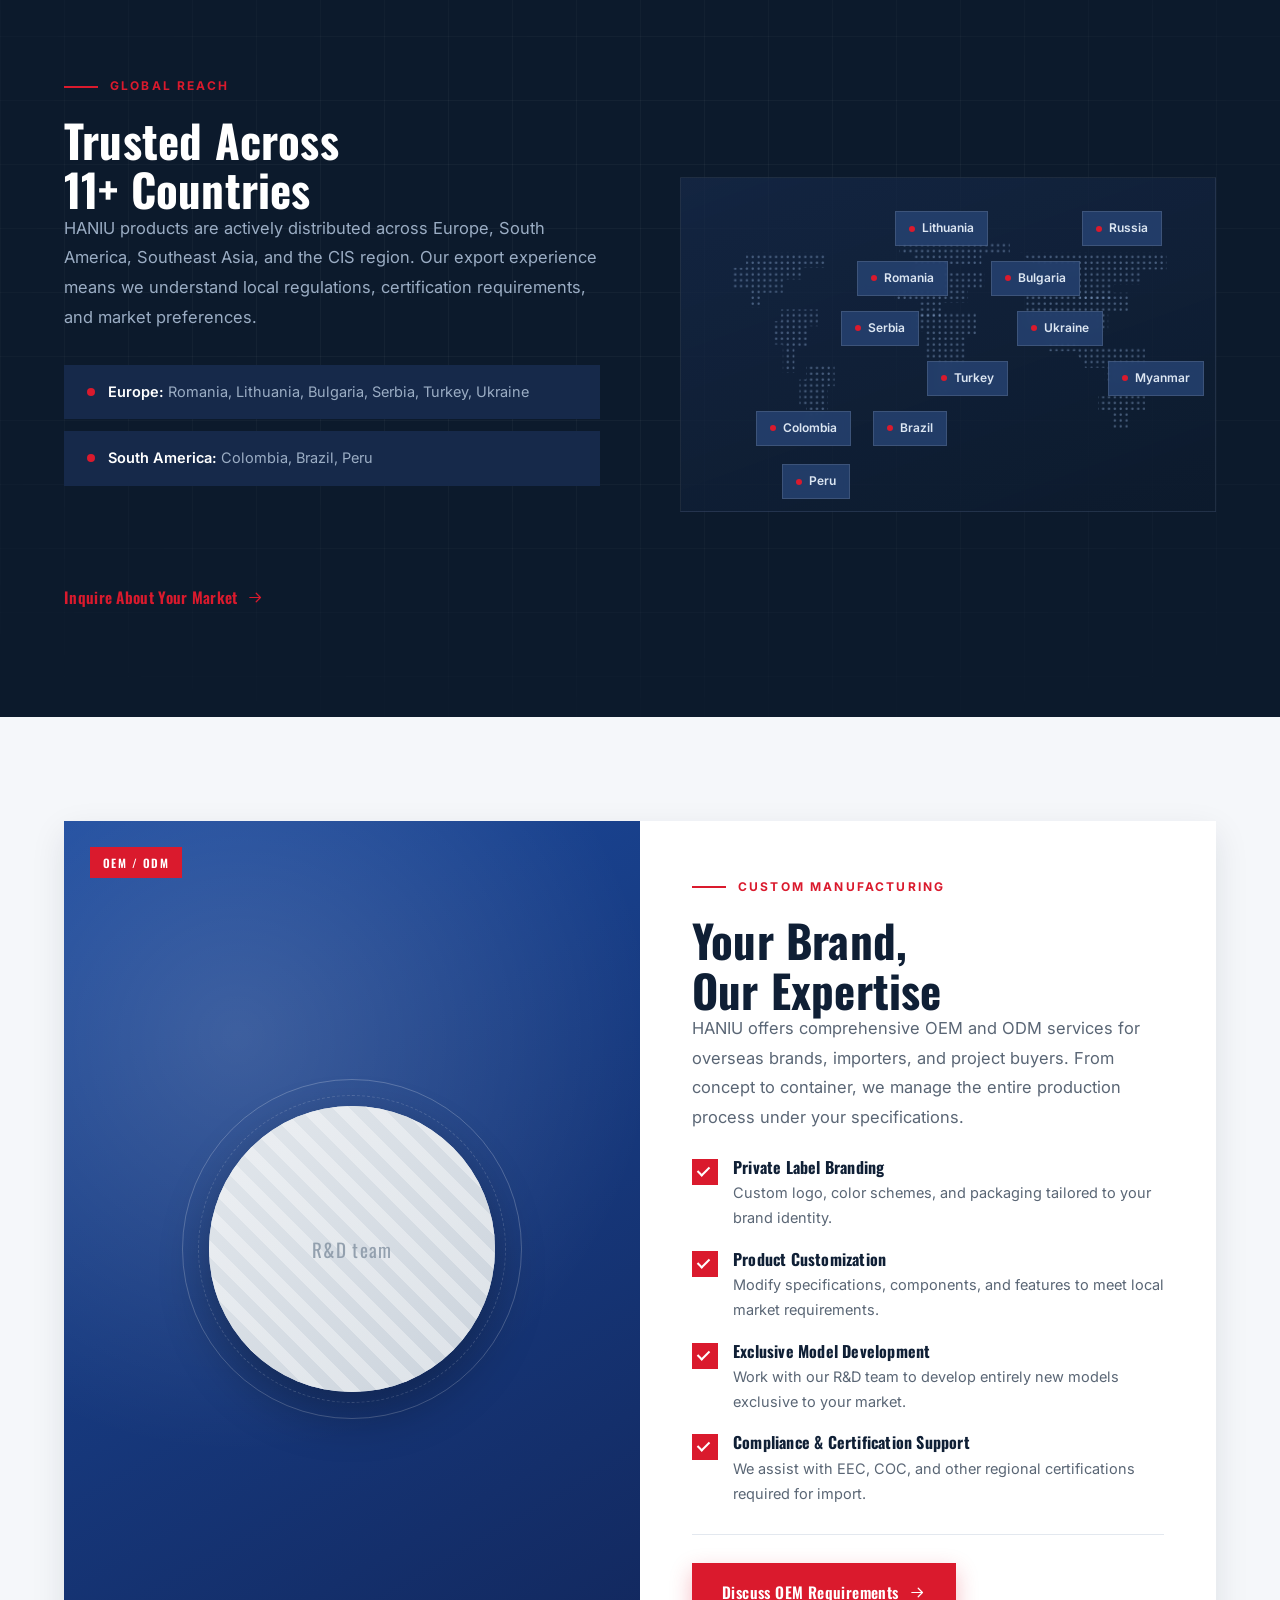
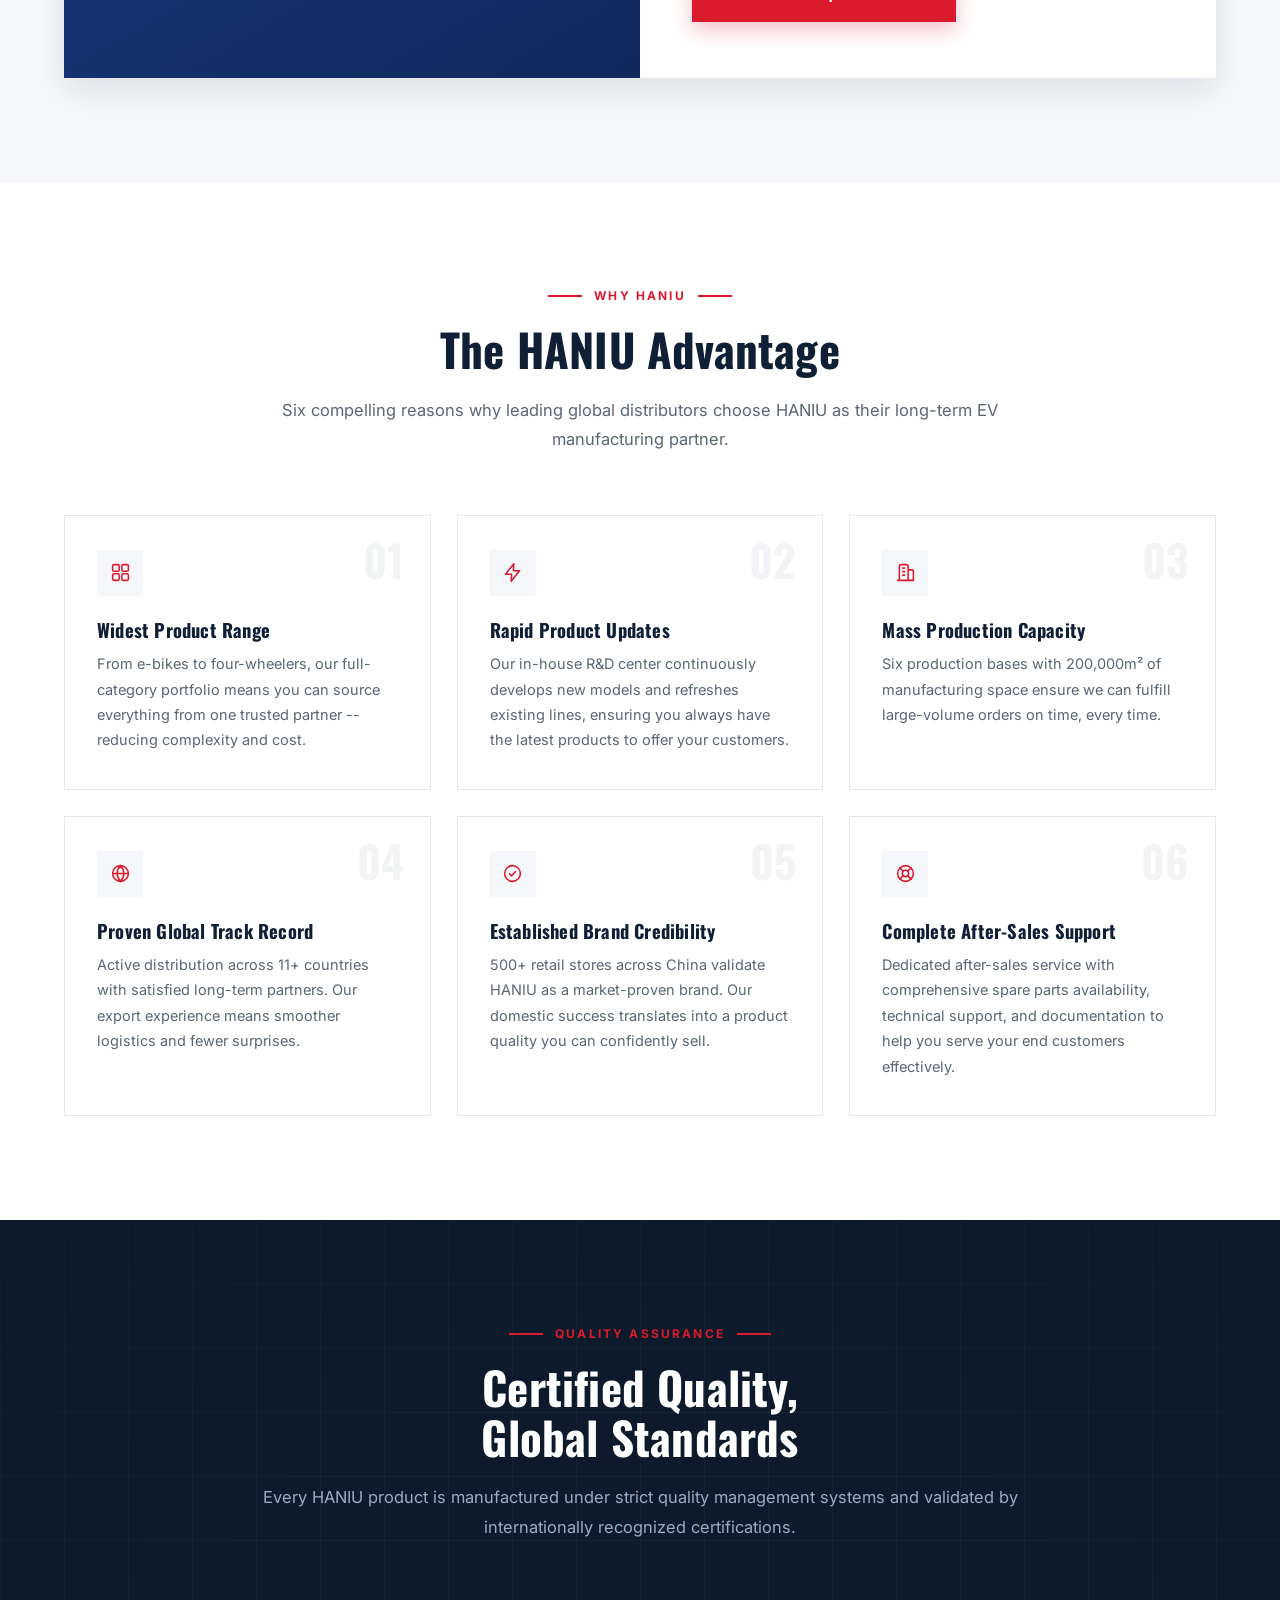
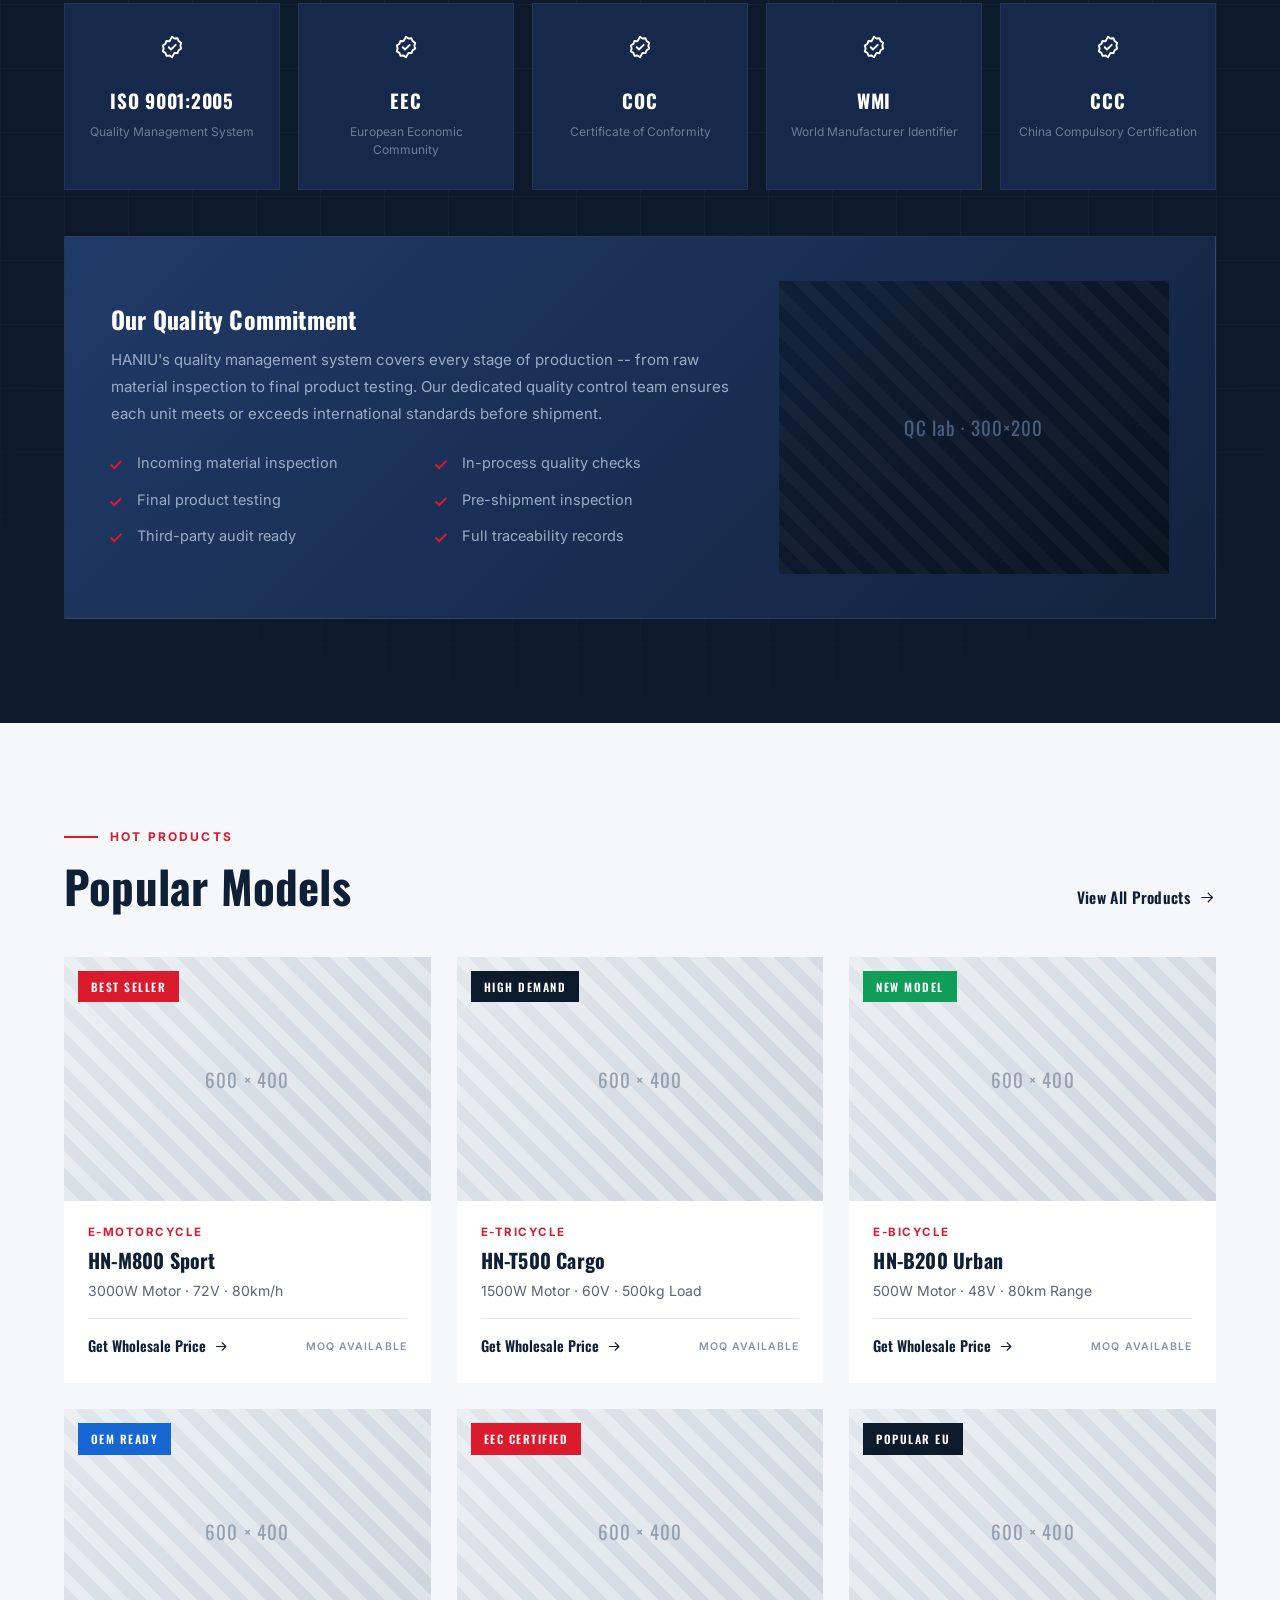
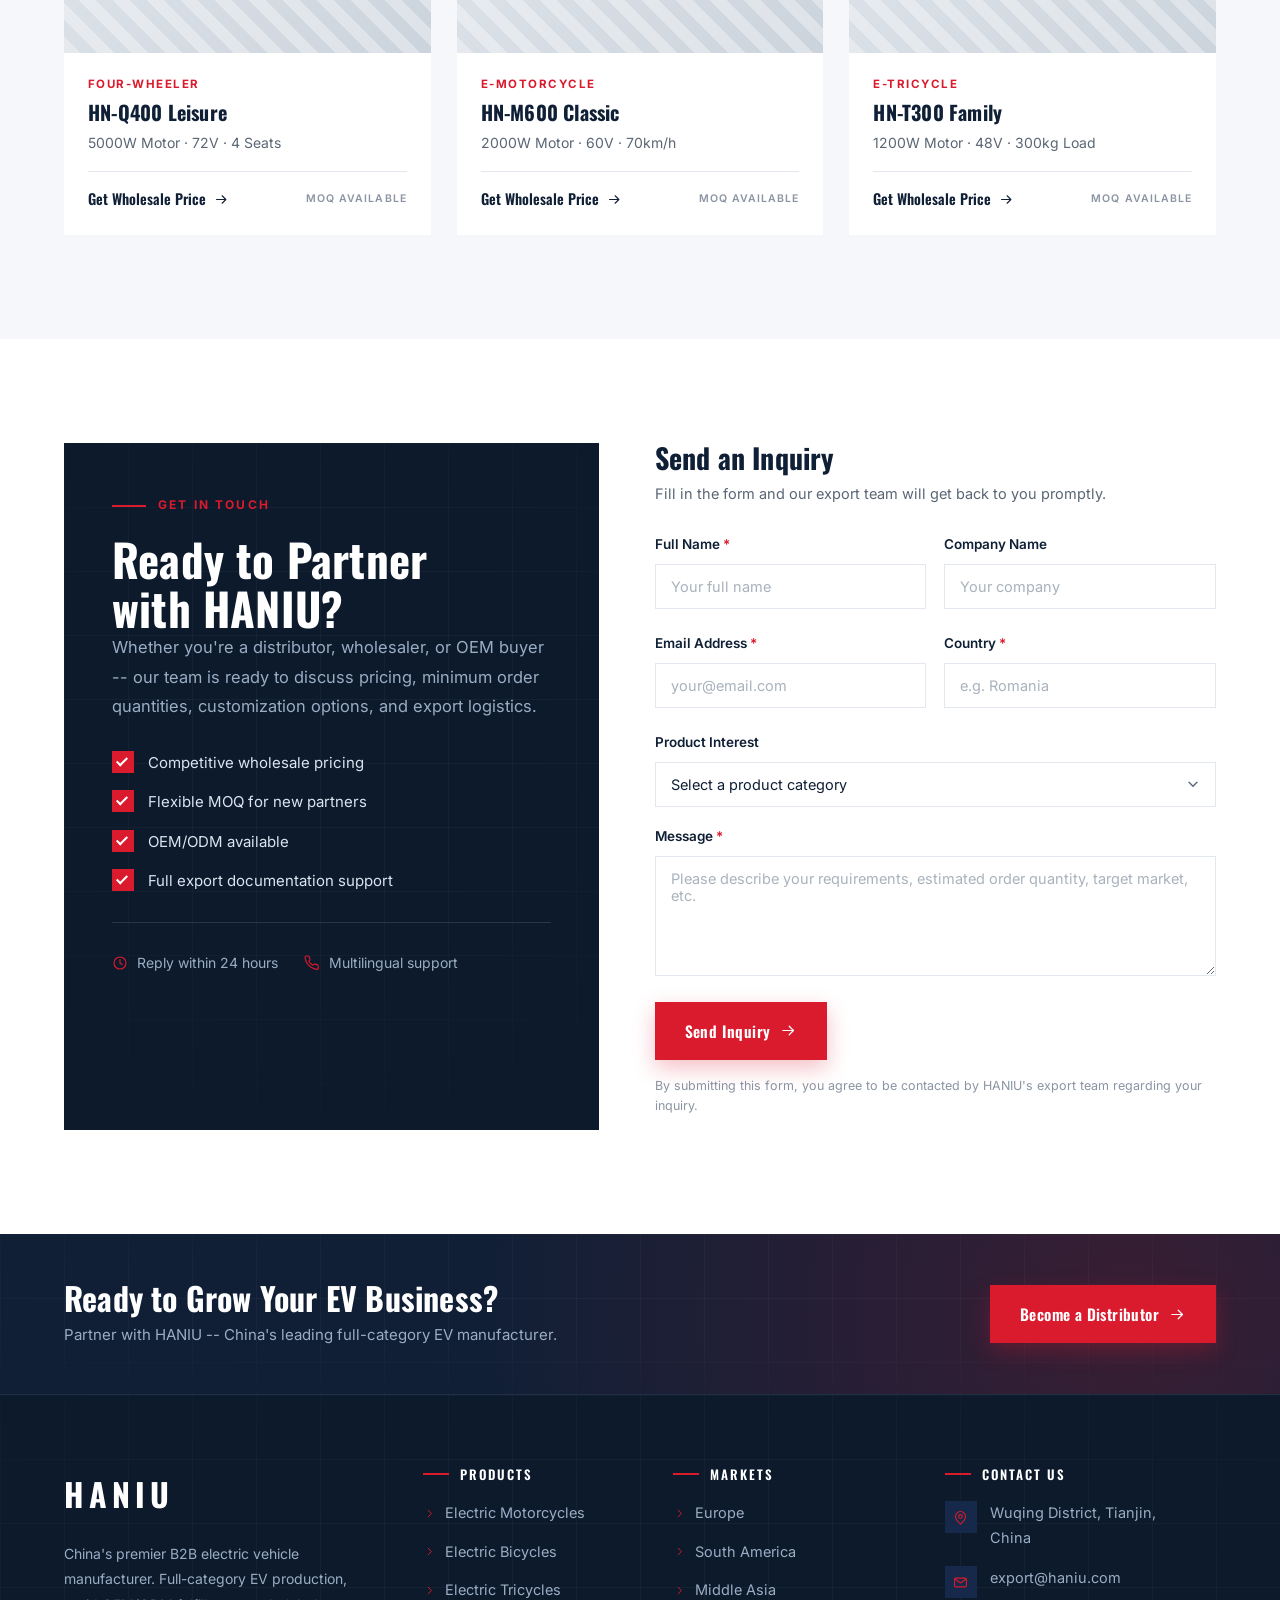
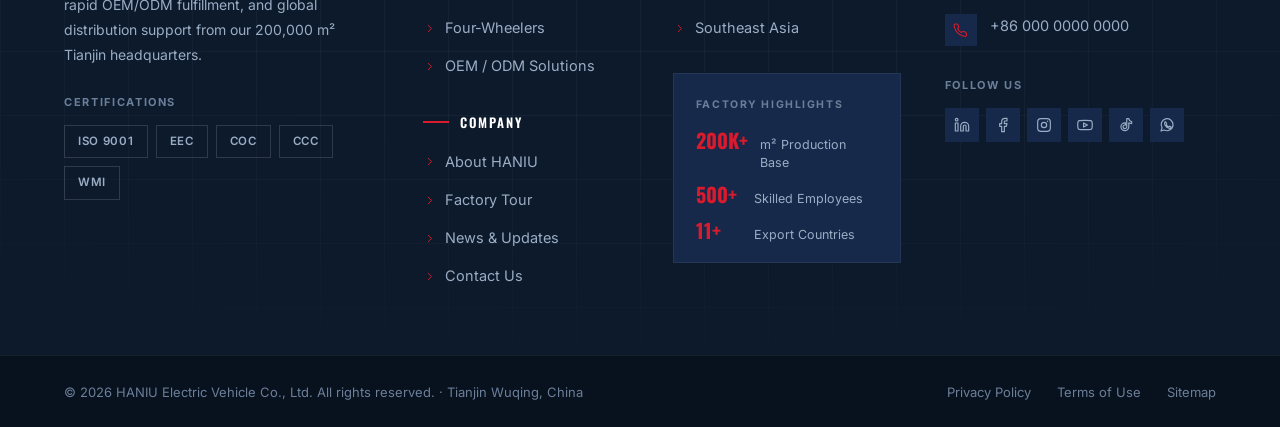
==== commit 2c5dfb40: "Add Contact page; promote page-hero and contact-rows to shared CSS New contact.html: compact hero (n" ====
--- a/index.html
+++ b/index.html
@@ -107,7 +107,7 @@
 
         <li class="nav__item"><a class="nav__link" href="#oem">OEM/ODM</a></li>
         <li class="nav__item"><a class="nav__link" href="#models">Blog</a></li>
-        <li class="nav__item nav__item--cta"><a class="btn btn--red btn--sm" href="#inquiry">Contact</a></li>
+        <li class="nav__item nav__item--cta"><a class="btn btn--red btn--sm" href="contact.html">Contact</a></li>
       </ul>
     </nav>
 
@@ -835,6 +835,7 @@
           <li><a href="about-us.html"><svg><use href="#i-chevron-right"/></svg>About HANIU</a></li>
           <li><a href="#factory"><svg><use href="#i-chevron-right"/></svg>Factory Tour</a></li>
           <li><a href="#models"><svg><use href="#i-chevron-right"/></svg>News &amp; Updates</a></li>
+          <li><a href="contact.html"><svg><use href="#i-chevron-right"/></svg>Contact Us</a></li>
         </ul>
       </div>
 
--- a/assets/css/style.css
+++ b/assets/css/style.css
@@ -427,6 +427,59 @@
 @keyframes scrollLine{0%{top:-46px}60%,100%{top:46px}}
 
 /* ==========================================================================
+   9A. PAGE HERO — compact interior-page hero (About, Contact, ...)
+   ========================================================================== */
+.rule-red{display:block;width:56px;height:3px;background:var(--red);margin:0 0 26px}
+.h2 + .rule-red{margin-top:20px}
+
+.page-hero{
+  position:relative;
+  padding:calc(var(--header-h) + 92px) 0 92px;
+  background:var(--navy-950);overflow:hidden;
+}
+.page-hero__bg{position:absolute;inset:-8% 0;will-change:transform}
+.page-hero__scrim{
+  position:absolute;inset:0;
+  background:
+    linear-gradient(100deg,rgba(8,17,30,.96) 0%,rgba(8,17,30,.86) 46%,rgba(8,17,30,.62) 100%),
+    linear-gradient(to top,rgba(8,17,30,.9),transparent 55%);
+}
+.page-hero__inner{position:relative;z-index:2;max-width:830px}
+
+.pill{
+  display:inline-flex;align-items:center;gap:9px;
+  padding:8px 18px;margin-bottom:26px;
+  border:1px solid rgba(218,26,45,.55);border-radius:999px;
+  font-size:11.5px;font-weight:700;letter-spacing:.17em;color:var(--red);
+  background:rgba(218,26,45,.10);text-transform:uppercase;
+}
+.pill i{
+  width:6px;height:6px;border-radius:50%;background:var(--red);
+  animation:pulse 2.4s var(--ease) infinite;
+}
+
+.page-hero__title{
+  font-size:clamp(34px,4.8vw,60px);line-height:1.06;color:#fff;
+  margin:0 0 24px;letter-spacing:-.4px;
+}
+.page-hero__title span{display:block}
+.page-hero__title em{font-style:normal;color:#94a3b6}
+.page-hero__lead{font-size:16.5px;line-height:1.8;color:#b9c7d8;max-width:64ch;margin:0 0 38px}
+
+.hero-stats{display:flex;flex-wrap:wrap;gap:0}
+.hero-stat{padding:0 34px}
+.hero-stat:first-child{padding-left:0}
+.hero-stat + .hero-stat{border-left:1px solid rgba(255,255,255,.16)}
+.hero-stat__num{
+  font-family:var(--font-display);font-weight:700;font-size:30px;line-height:1;
+  color:#fff;margin:0 0 6px;
+}
+.hero-stat__label{
+  margin:0;font-size:10.5px;font-weight:600;letter-spacing:.14em;
+  color:#8fa3bd;text-transform:uppercase;
+}
+
+/* ==========================================================================
    10. SPLIT SECTIONS
    ========================================================================== */
 .split{display:grid;grid-template-columns:1fr 1fr;gap:70px;align-items:center}
@@ -794,6 +847,29 @@
 .form-status.is-shown{opacity:1;transform:none}
 .btn.is-loading{pointer-events:none;opacity:.75}
 .btn.is-loading .btn__label::after{content:"…"}
+
+/* ==========================================================================
+   19A. CONTACT DETAIL ROWS — icon + label + value (About, Contact, ...)
+   ========================================================================== */
+.contact-rows{display:flex;flex-direction:column;gap:20px}
+.contact-rows li{display:flex;align-items:flex-start;gap:16px}
+.contact-rows__icon{
+  flex:none;display:grid;place-items:center;width:42px;height:42px;
+  background:rgba(218,26,45,.14);color:var(--red);
+  transition:background-color .35s var(--ease),color .35s var(--ease),transform .35s var(--ease);
+}
+.contact-rows__icon svg{width:19px;height:19px}
+.contact-rows li:hover .contact-rows__icon{background:var(--red);color:#fff;transform:translateY(-3px)}
+.contact-rows__label{margin:0 0 5px;font-size:10.5px;font-weight:700;letter-spacing:.14em;color:var(--on-dark-faint);text-transform:uppercase}
+.contact-rows__value{
+  display:block;margin:0;font-family:var(--font-display);font-weight:600;font-size:17px;color:#fff;
+  transition:color .3s var(--ease);
+}
+a.contact-rows__value:hover{color:var(--red)}
+
+/* light-surface variant, for use outside a dark section */
+.contact-rows--light .contact-rows__value{color:var(--ink)}
+.contact-rows--light .contact-rows__label{color:var(--muted)}
 
 /* ==========================================================================
    20. FOOTER
@@ -989,6 +1065,7 @@
   .oem__body{padding:44px 34px}
   .oem__visual{padding:44px 34px}
   .sec-head--row{flex-direction:column;align-items:flex-start;gap:16px}
+  .page-hero{padding:calc(var(--header-h) + 64px) 0 68px}
 }
 
 @media (max-width:720px){
@@ -1016,6 +1093,8 @@
   .to-top{right:16px;bottom:16px}
   .pin{font-size:9px;padding:3px 7px;gap:5px}
   .pin i{width:5px;height:5px}
+  .hero-stat{padding:0 20px}
+  .hero-stat__num{font-size:25px}
 }
 
 @media (max-width:420px){
@@ -1024,6 +1103,9 @@
   .cert-grid{grid-template-columns:1fr}
   .btn{padding:15px 20px;font-size:14.5px}
   .footer-cta__inner .btn,.oem__body .btn{width:100%;justify-content:center}
+  .hero-stats{gap:14px 0}
+  .hero-stat{flex:1 0 42%;padding:0 14px}
+  .hero-stat:nth-child(odd){padding-left:0;border-left:0}
 }
 
 /* ==========================================================================
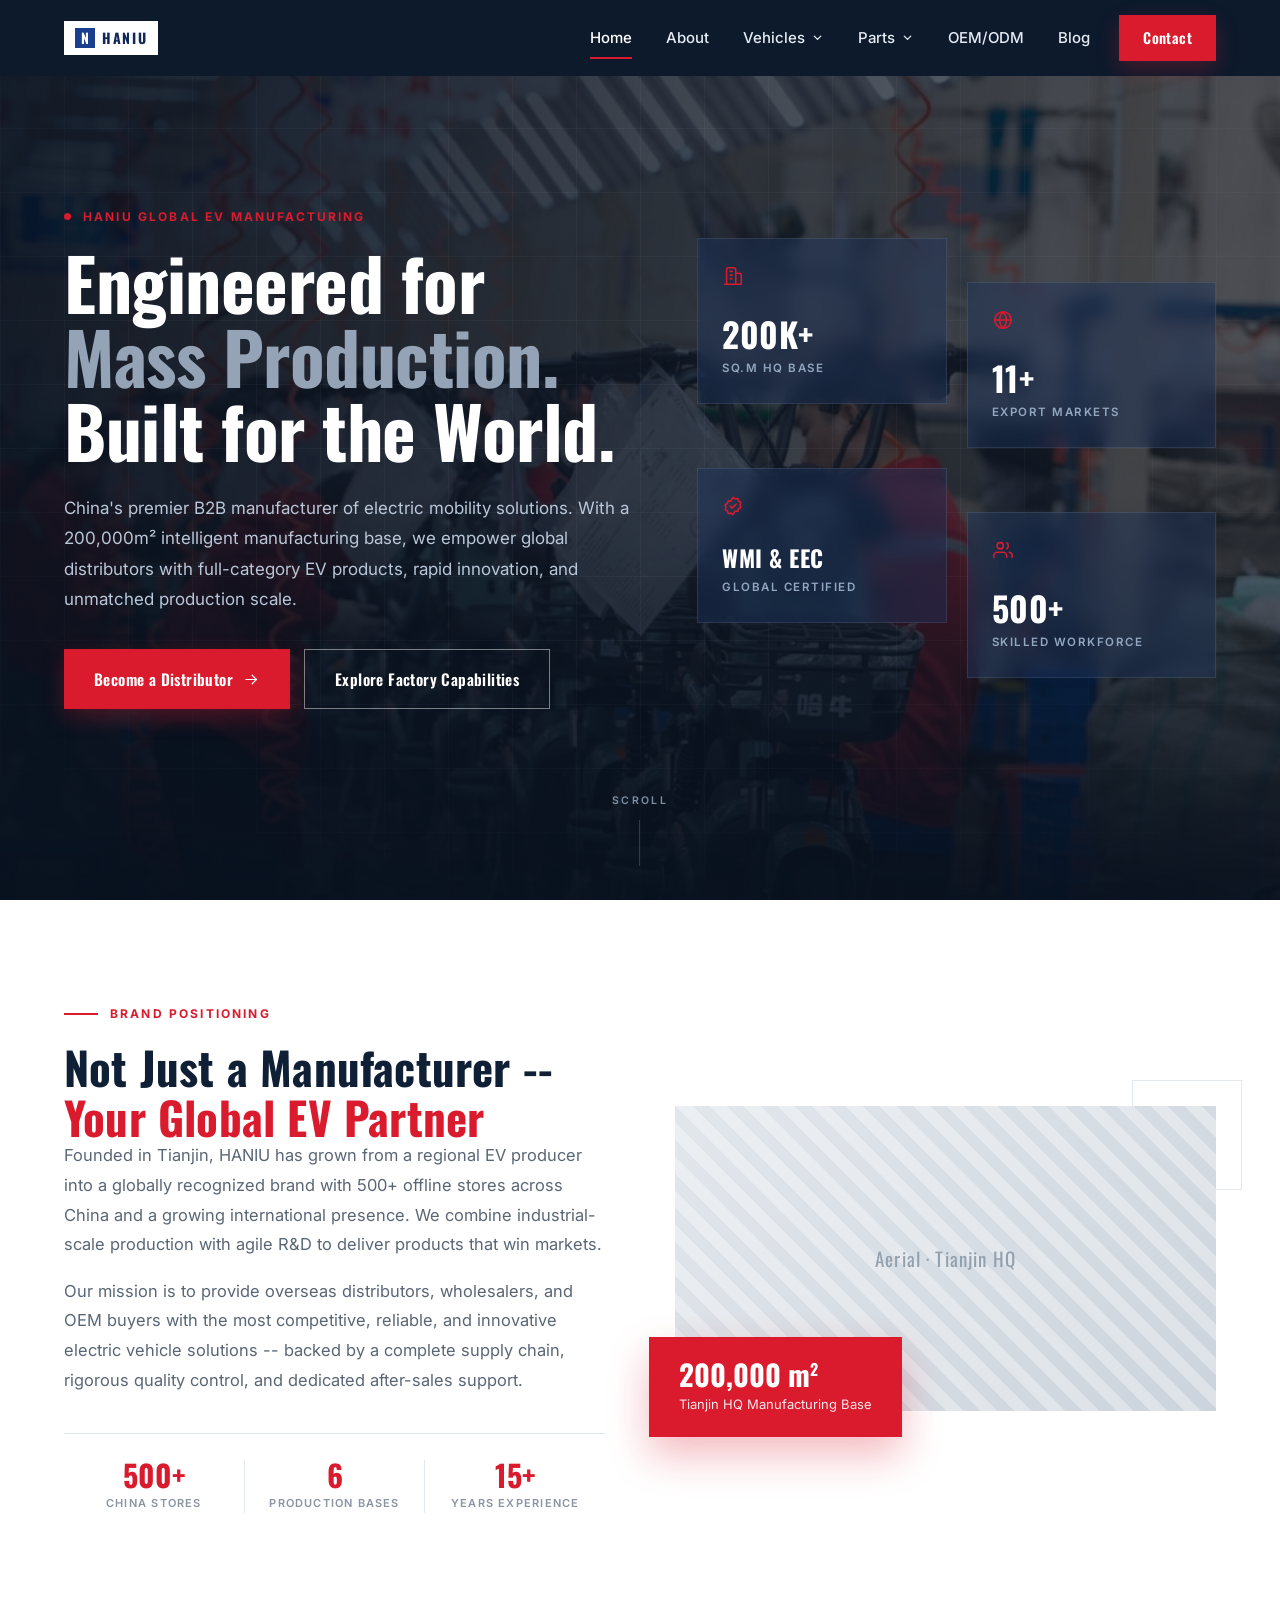
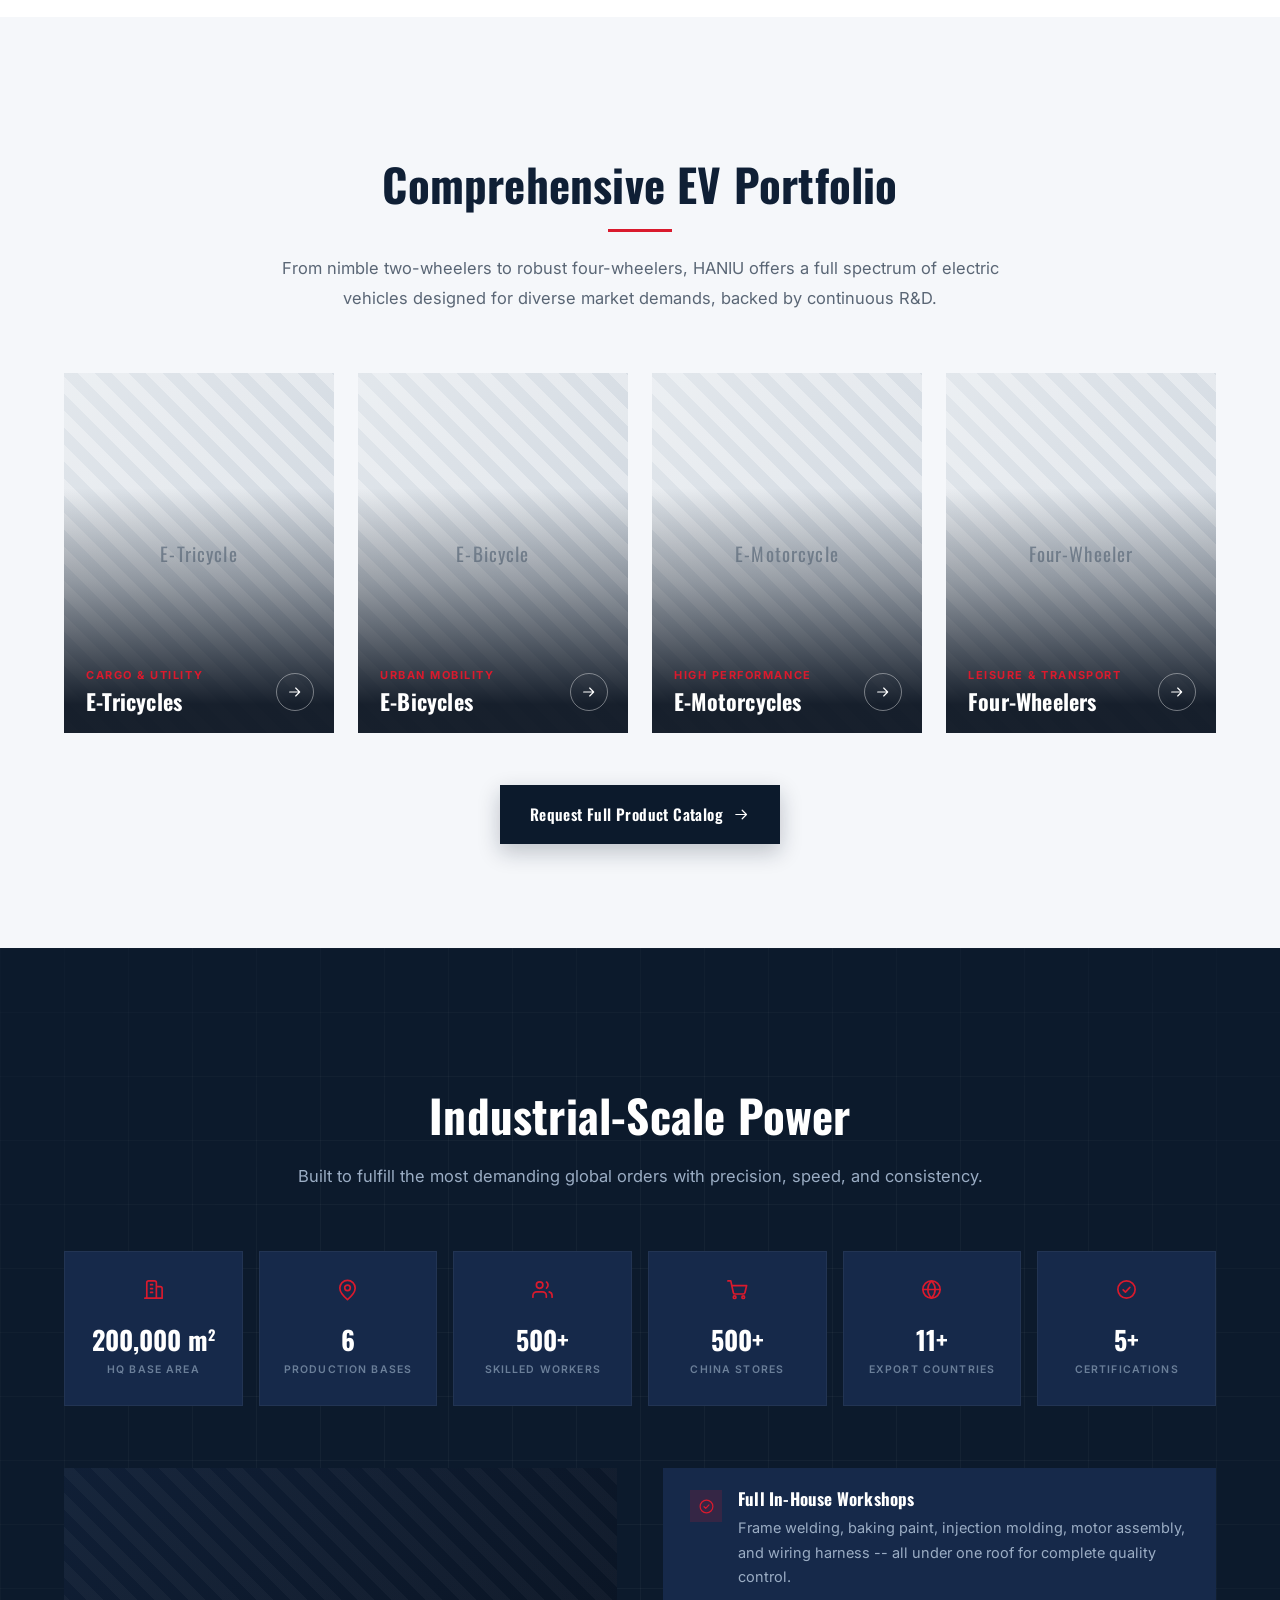
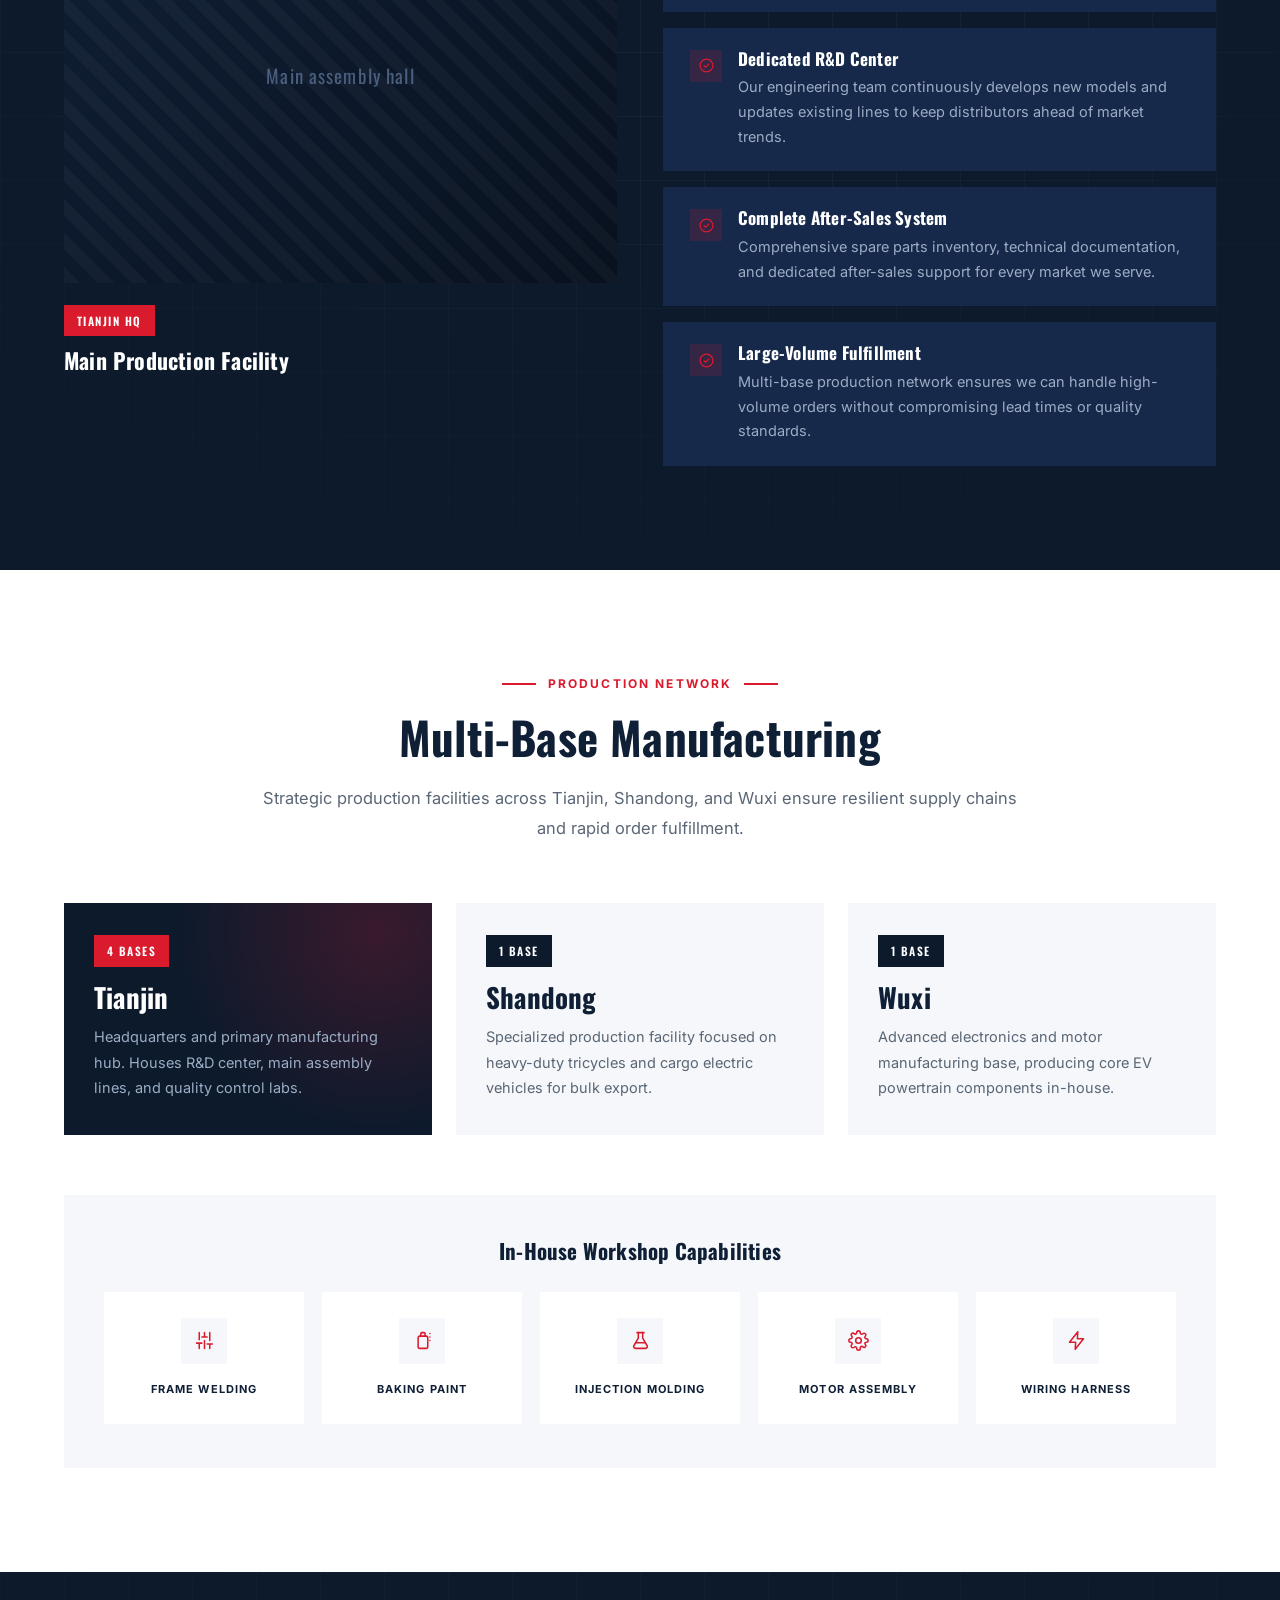
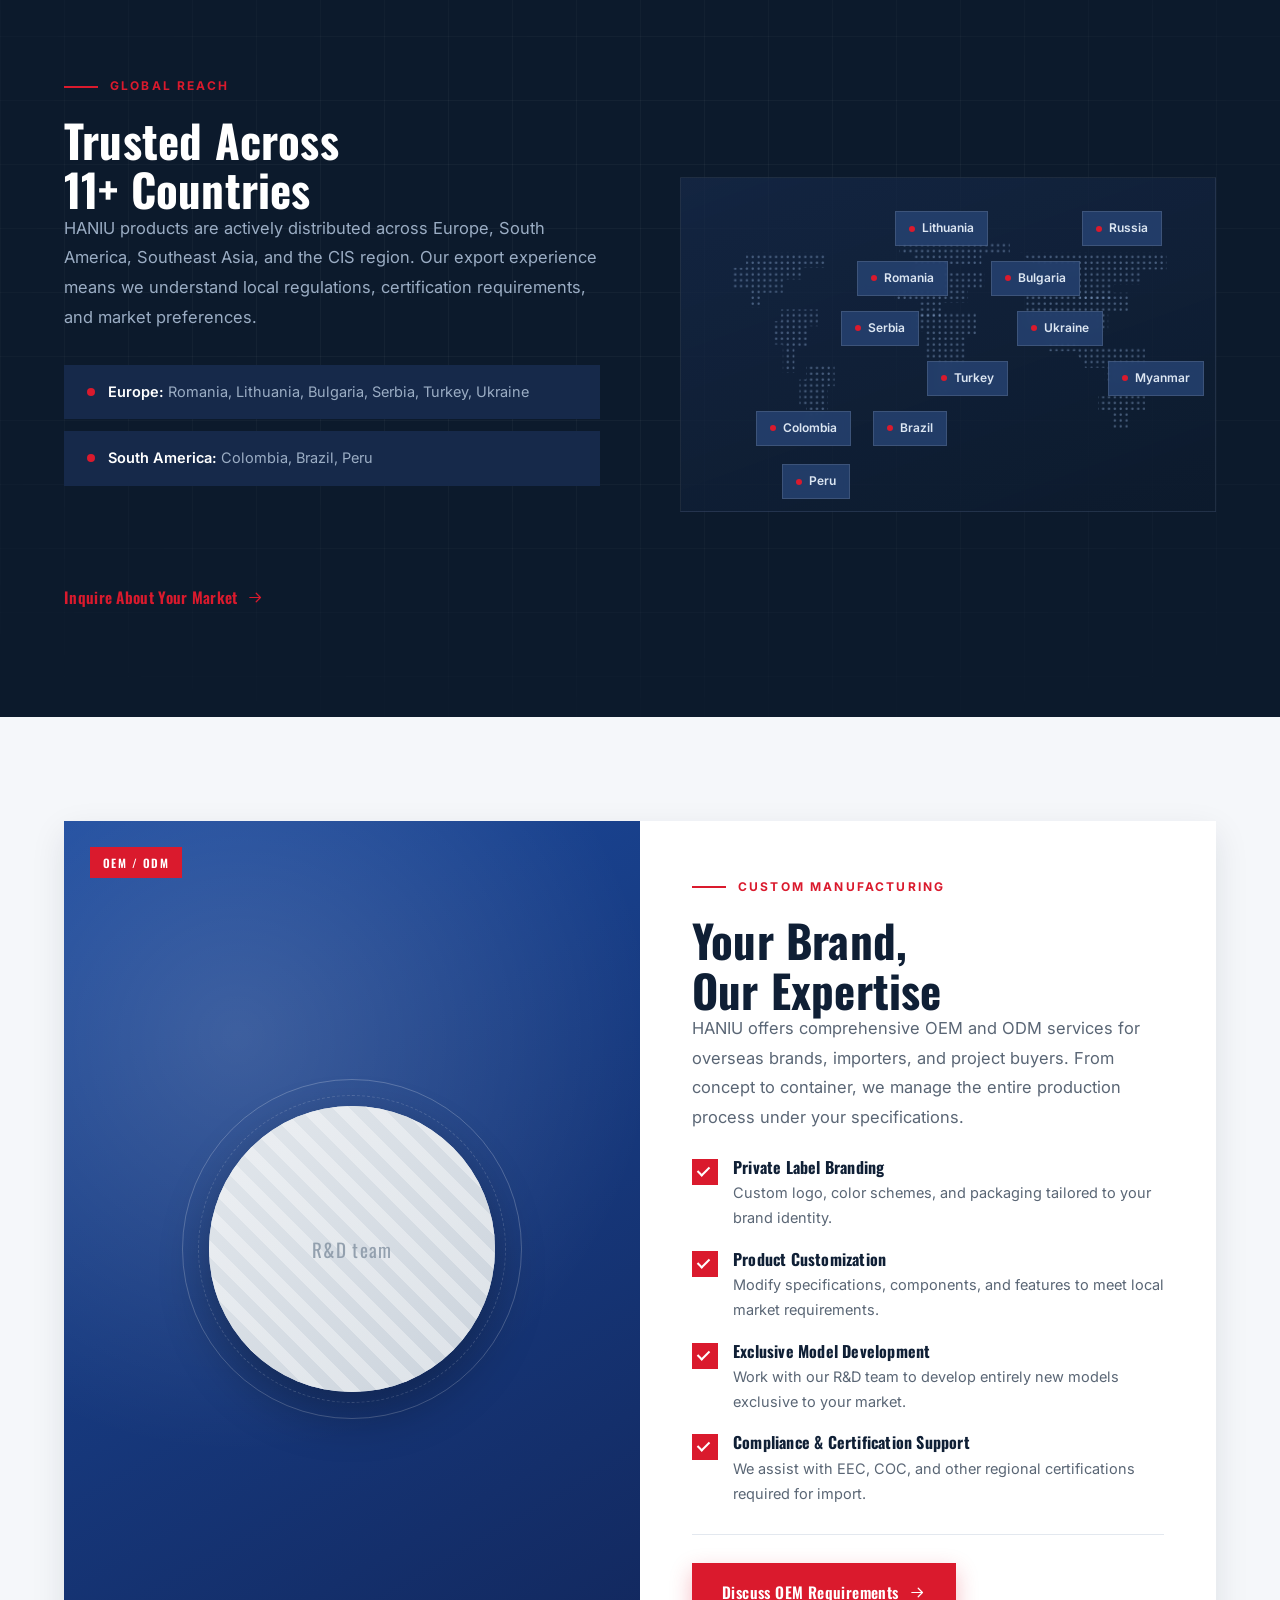
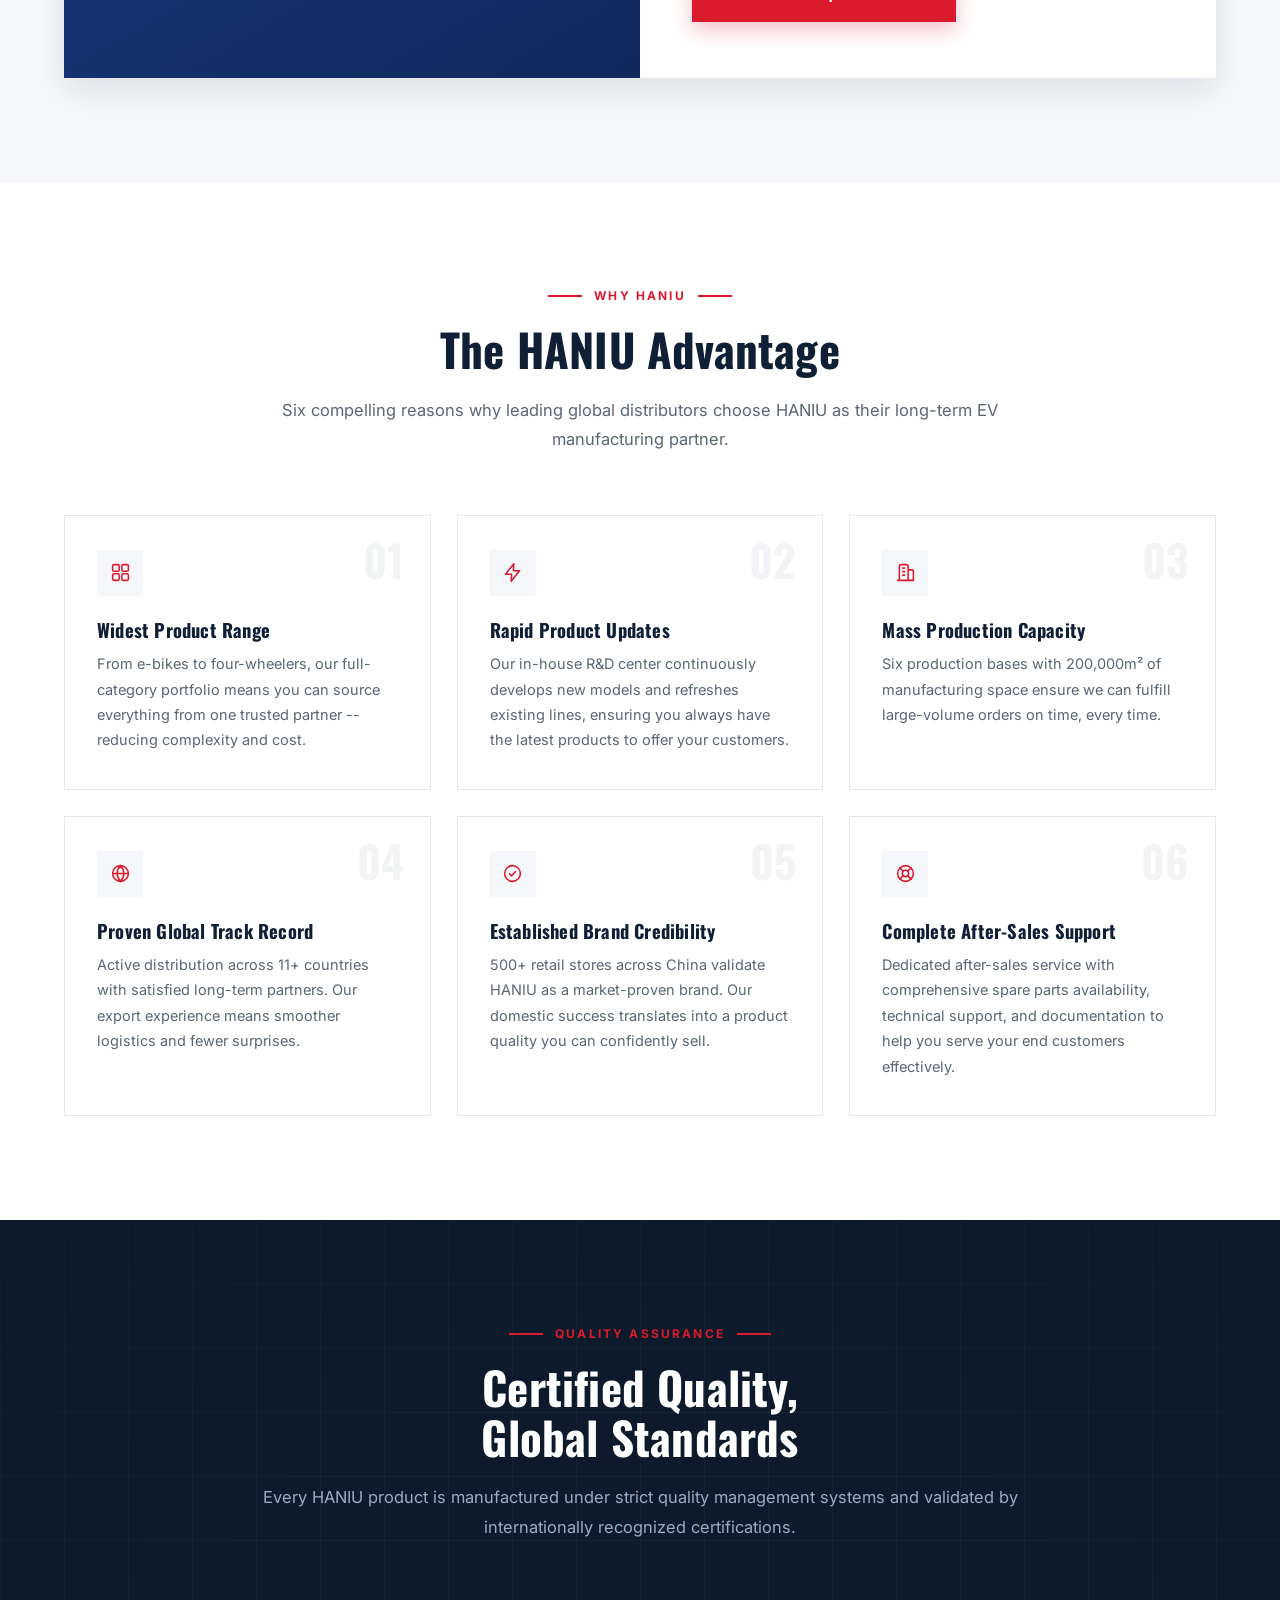
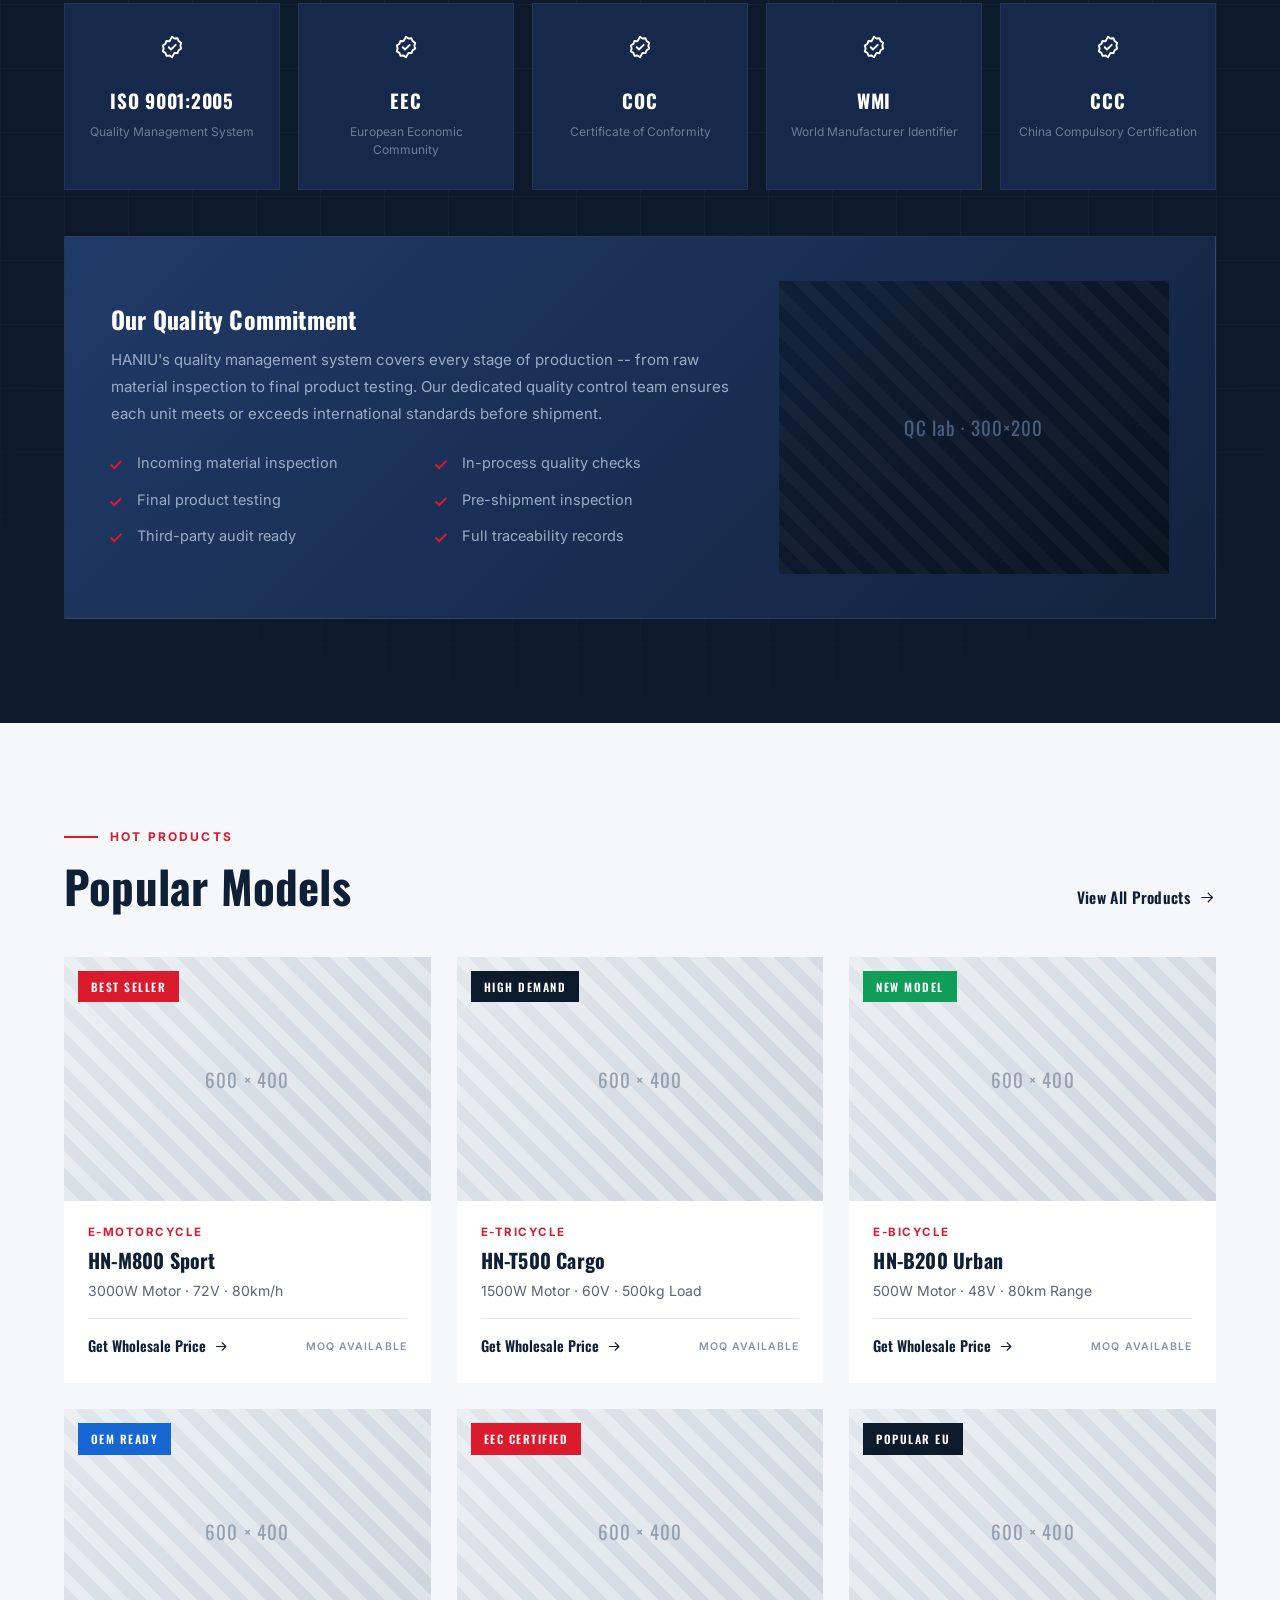
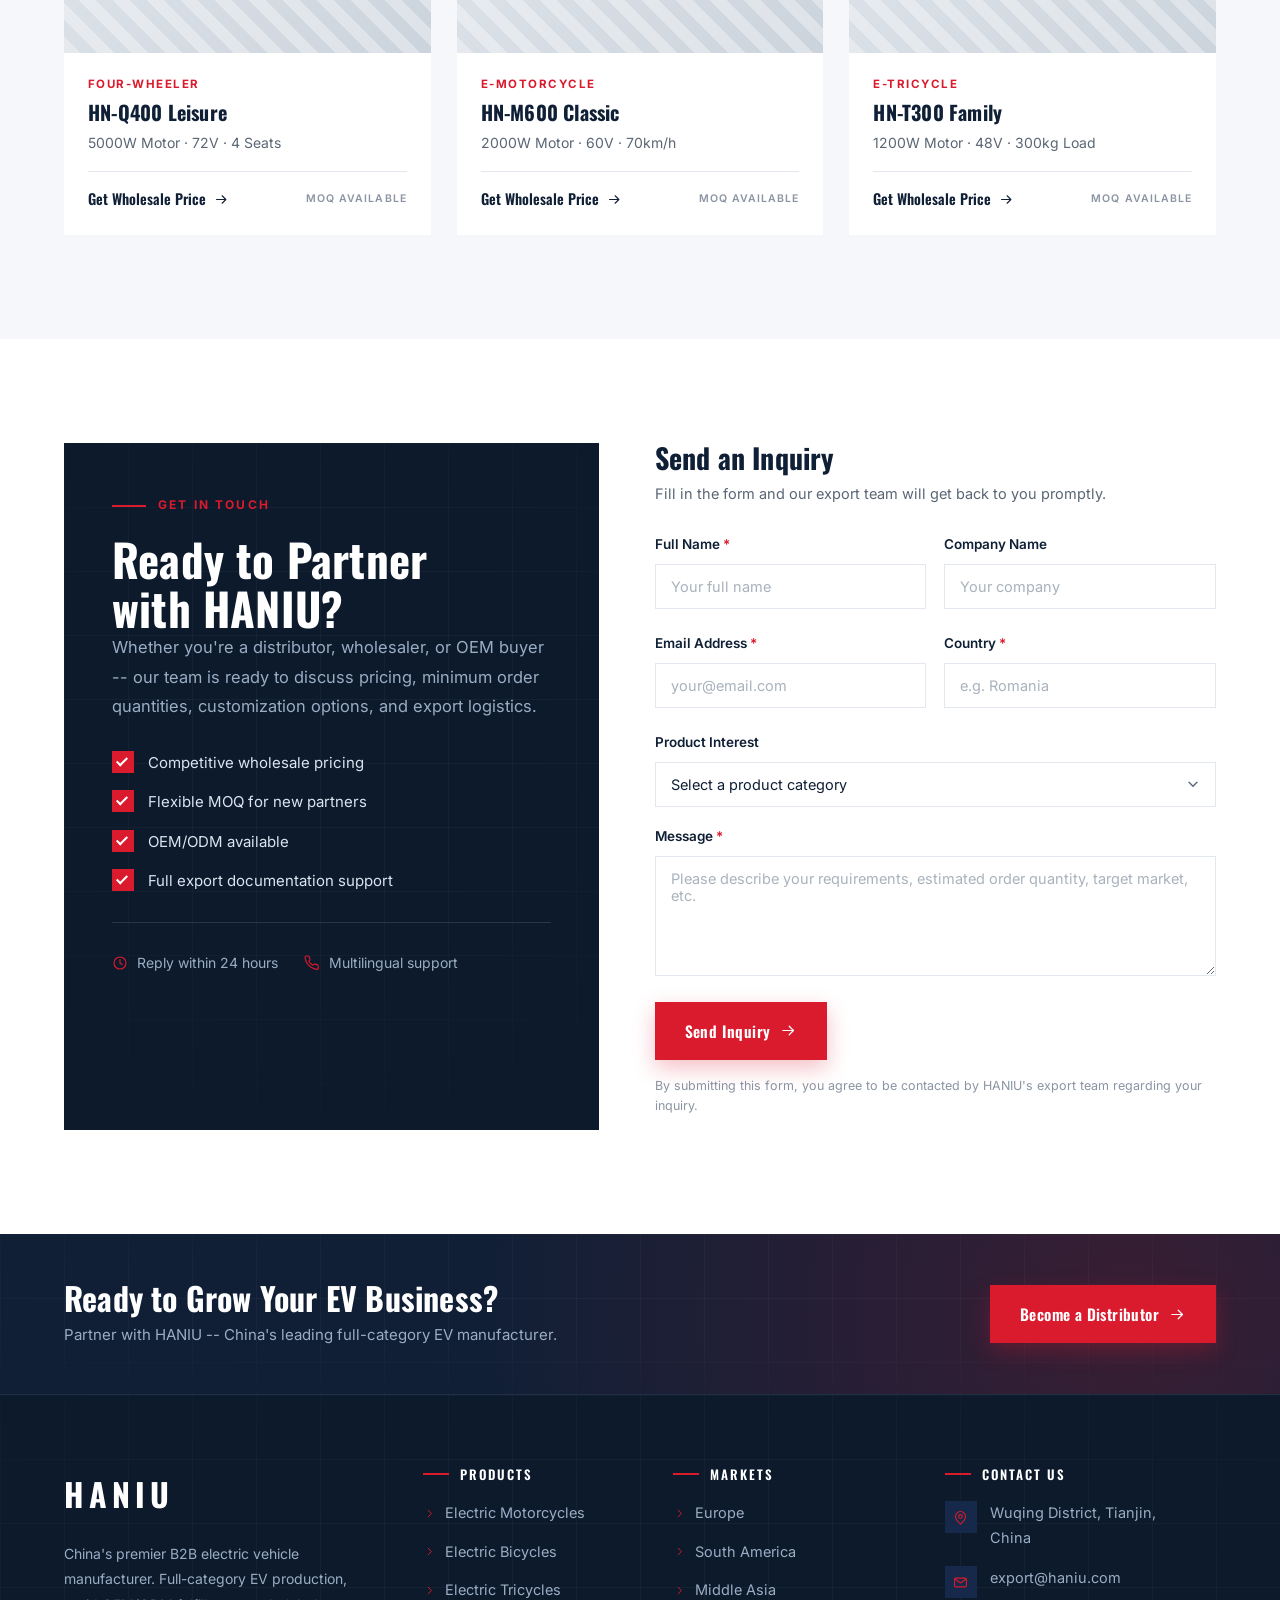
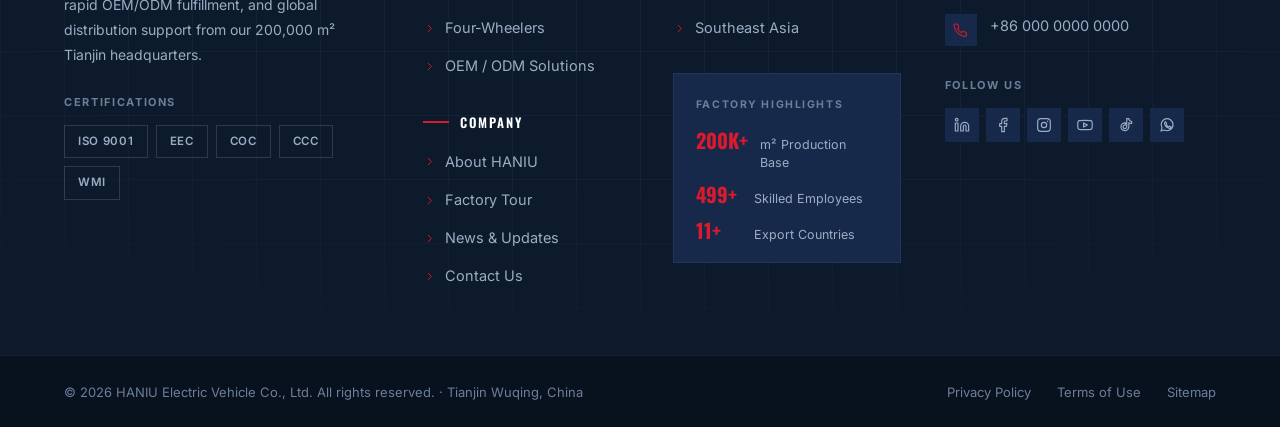
==== commit 0e907d4e: "Add Electric Bicycles category page Simple, single-purpose page: the shared compact page hero plus a" ====
--- a/index.html
+++ b/index.html
@@ -82,7 +82,7 @@
           <div class="dropdown">
             <ul class="dropdown__list">
               <li><a href="#portfolio"><span class="dropdown__dot"></span>Electric Tricycles<small>Cargo &amp; utility</small></a></li>
-              <li><a href="#portfolio"><span class="dropdown__dot"></span>Electric Bicycles<small>Urban mobility</small></a></li>
+              <li><a href="electric-bicycles.html"><span class="dropdown__dot"></span>Electric Bicycles<small>Urban mobility</small></a></li>
               <li><a href="#portfolio"><span class="dropdown__dot"></span>Electric Motorcycles<small>High performance</small></a></li>
               <li><a href="#portfolio"><span class="dropdown__dot"></span>Four-Wheelers<small>Leisure &amp; transport</small></a></li>
               <li><a href="#models" class="dropdown__all">View all products <svg><use href="#i-arrow-right"/></svg></a></li>
@@ -248,7 +248,7 @@
         </div>
         <span class="cat__arrow"><svg><use href="#i-arrow-right"/></svg></span>
       </a>
-      <a class="cat" href="#models" data-reveal data-reveal-delay="90">
+      <a class="cat" href="electric-bicycles.html" data-reveal data-reveal-delay="90">
         <div class="media media--cat" data-label="E-Bicycle"><img src="assets/images/cat-bicycle.jpg" alt="HANIU electric bicycle"></div>
         <div class="cat__body">
           <p class="cat__kicker">URBAN MOBILITY</p>
@@ -825,7 +825,7 @@
         <h3 class="fcol__title"><span class="fcol__rule"></span>PRODUCTS</h3>
         <ul class="flist">
           <li><a href="#portfolio"><svg><use href="#i-chevron-right"/></svg>Electric Motorcycles</a></li>
-          <li><a href="#portfolio"><svg><use href="#i-chevron-right"/></svg>Electric Bicycles</a></li>
+          <li><a href="electric-bicycles.html"><svg><use href="#i-chevron-right"/></svg>Electric Bicycles</a></li>
           <li><a href="#portfolio"><svg><use href="#i-chevron-right"/></svg>Electric Tricycles</a></li>
           <li><a href="#portfolio"><svg><use href="#i-chevron-right"/></svg>Four-Wheelers</a></li>
           <li><a href="#oem"><svg><use href="#i-chevron-right"/></svg>OEM / ODM Solutions</a></li>
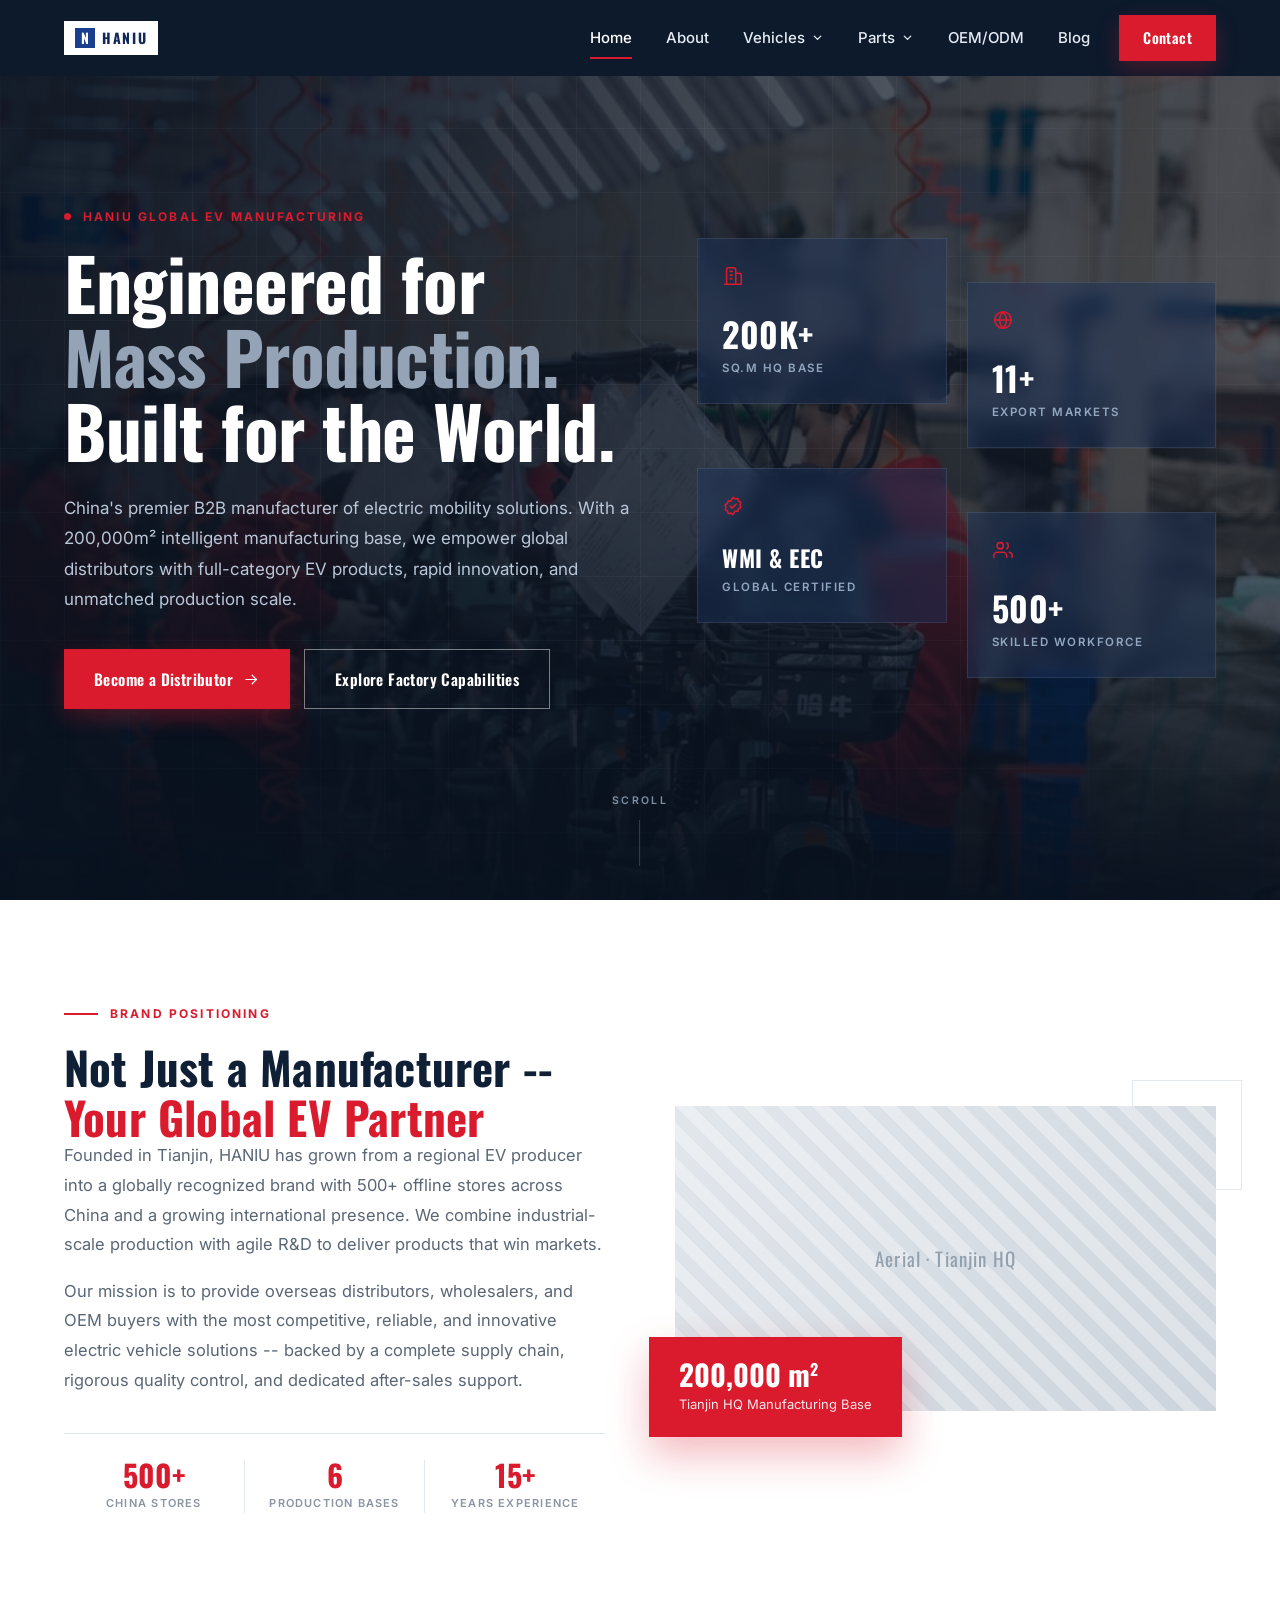
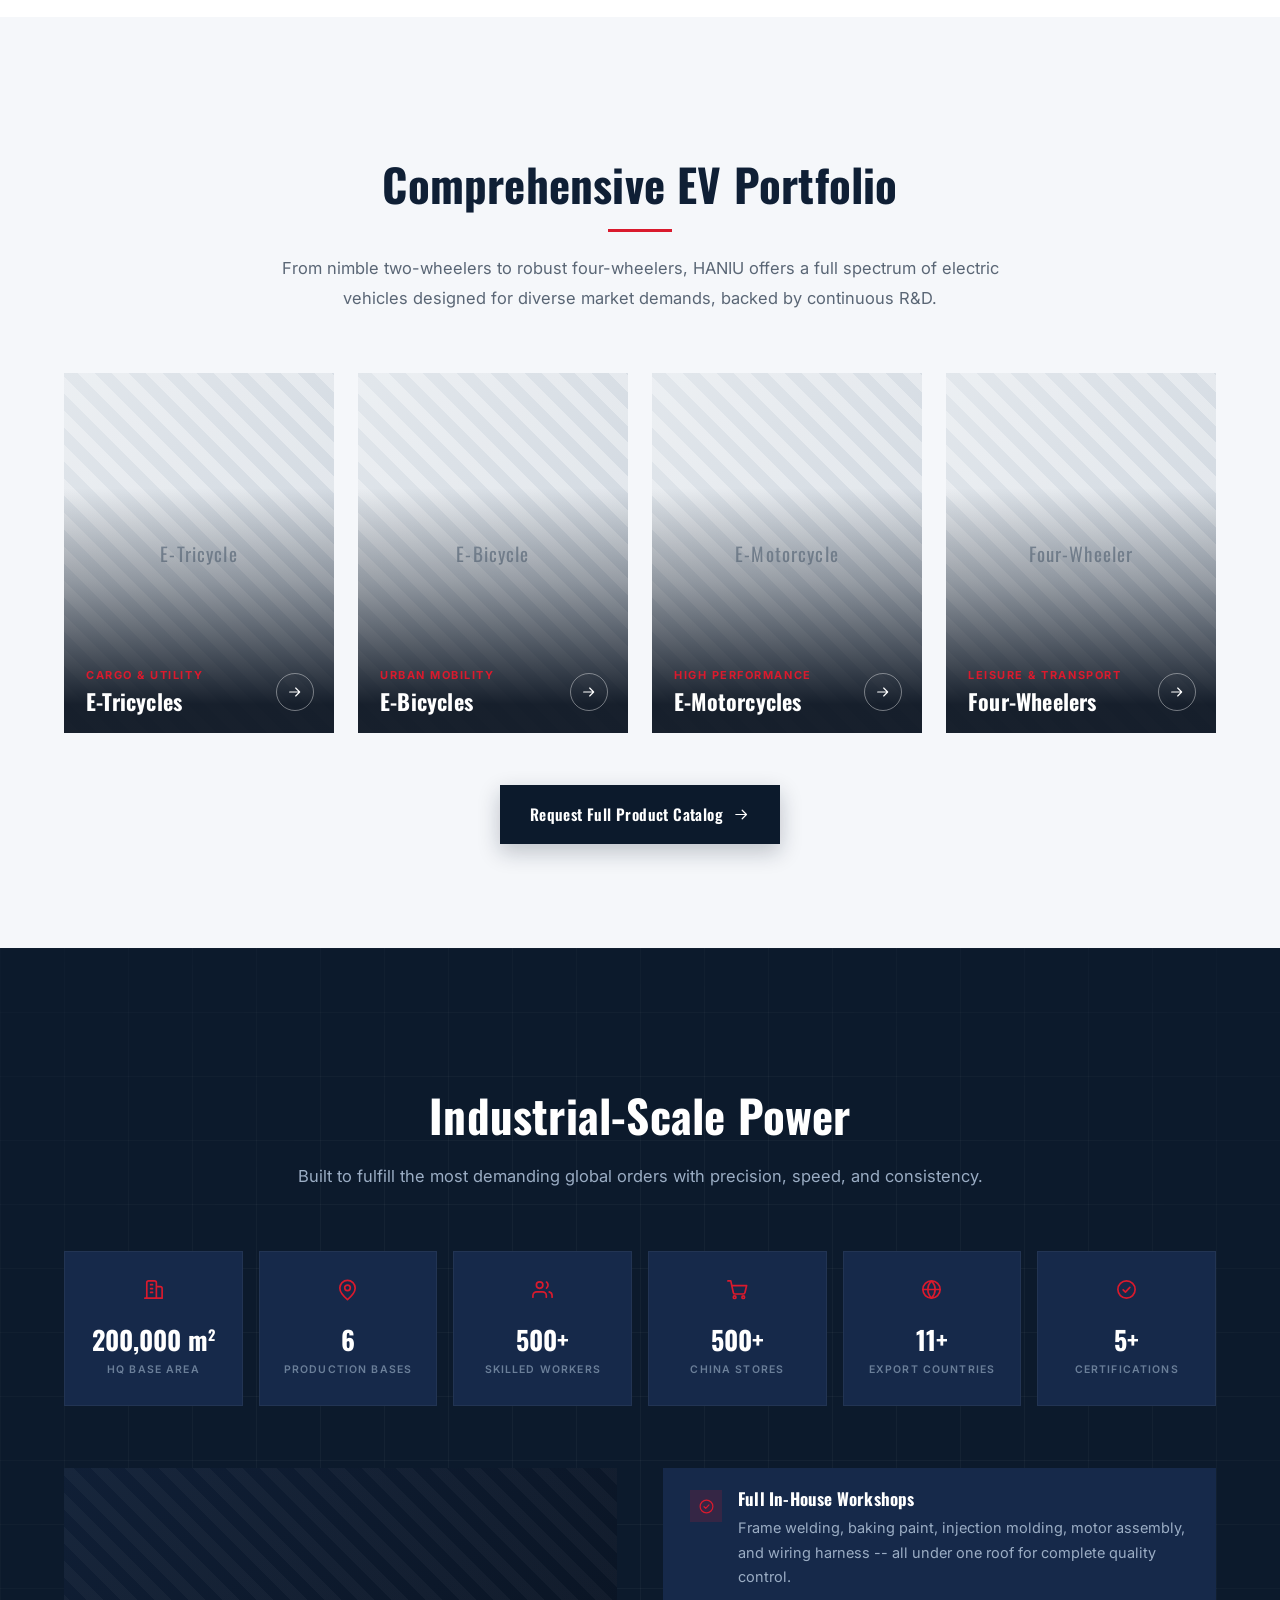
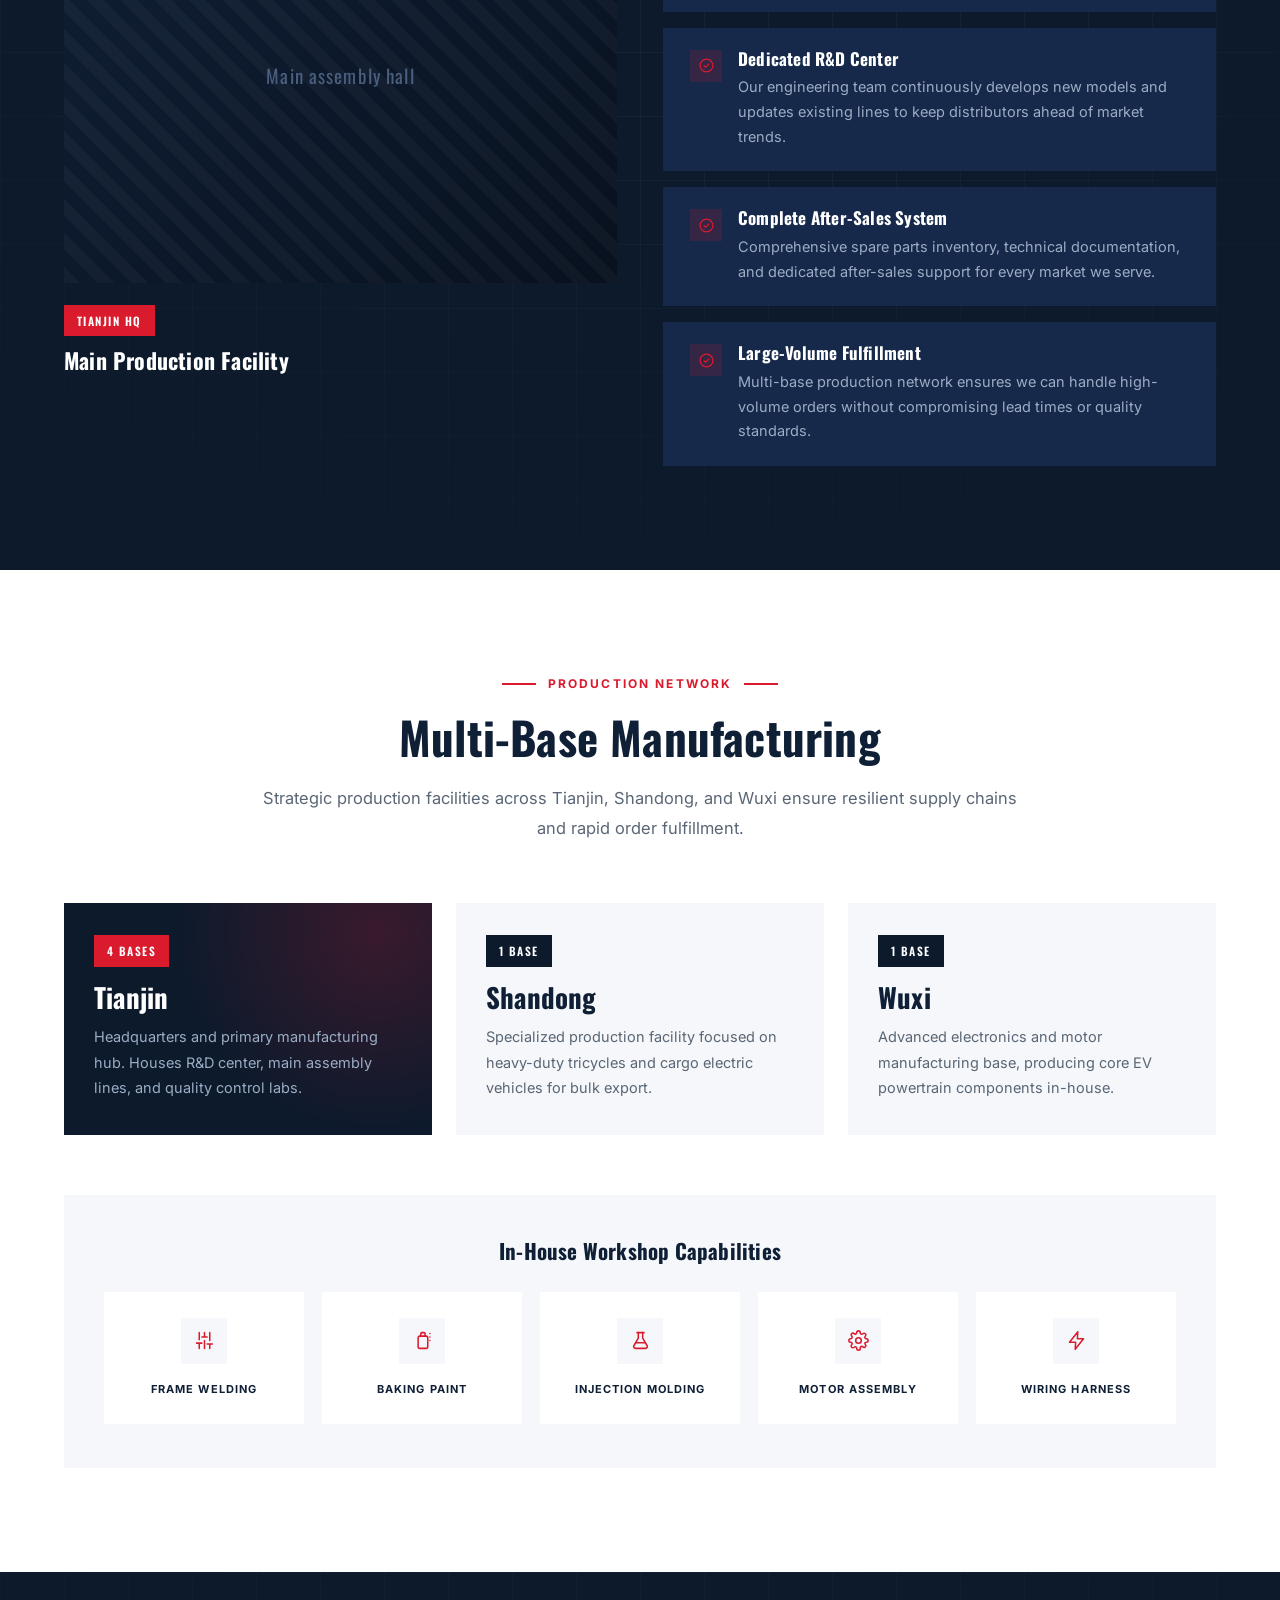
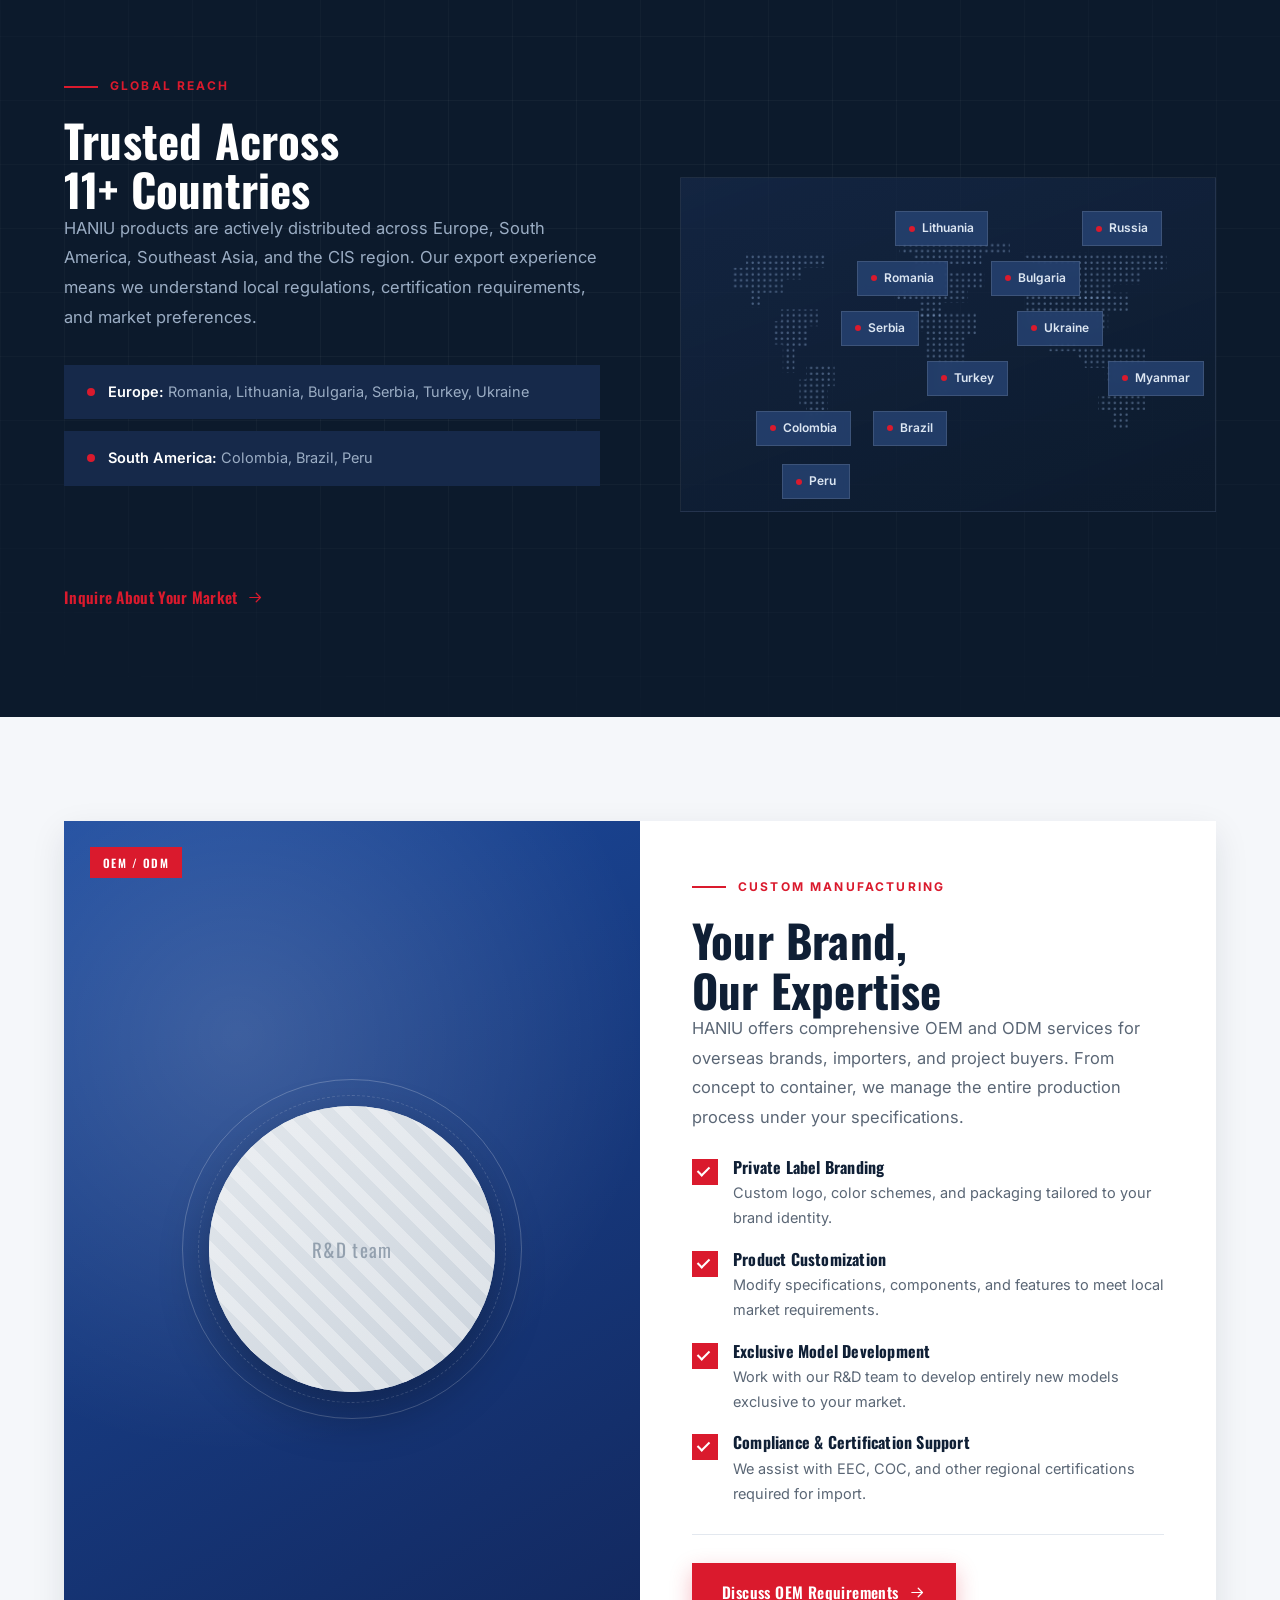
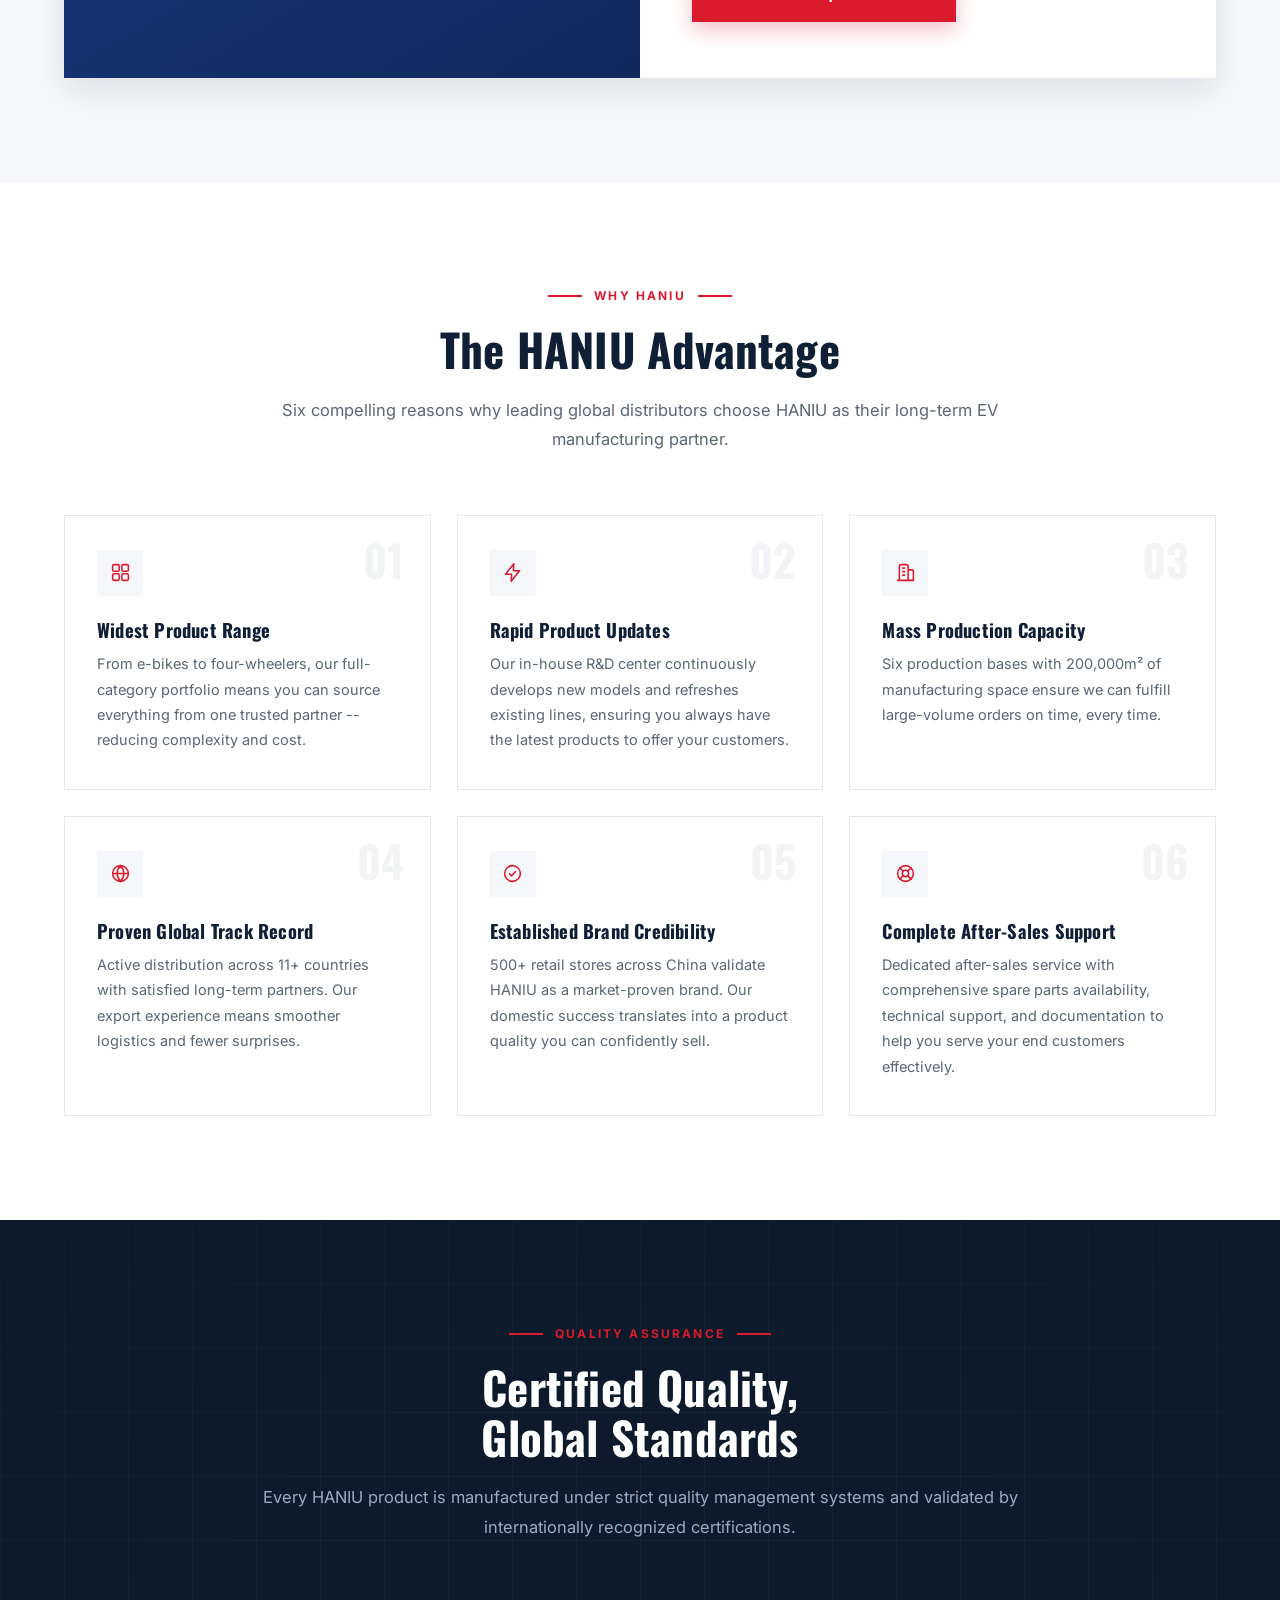
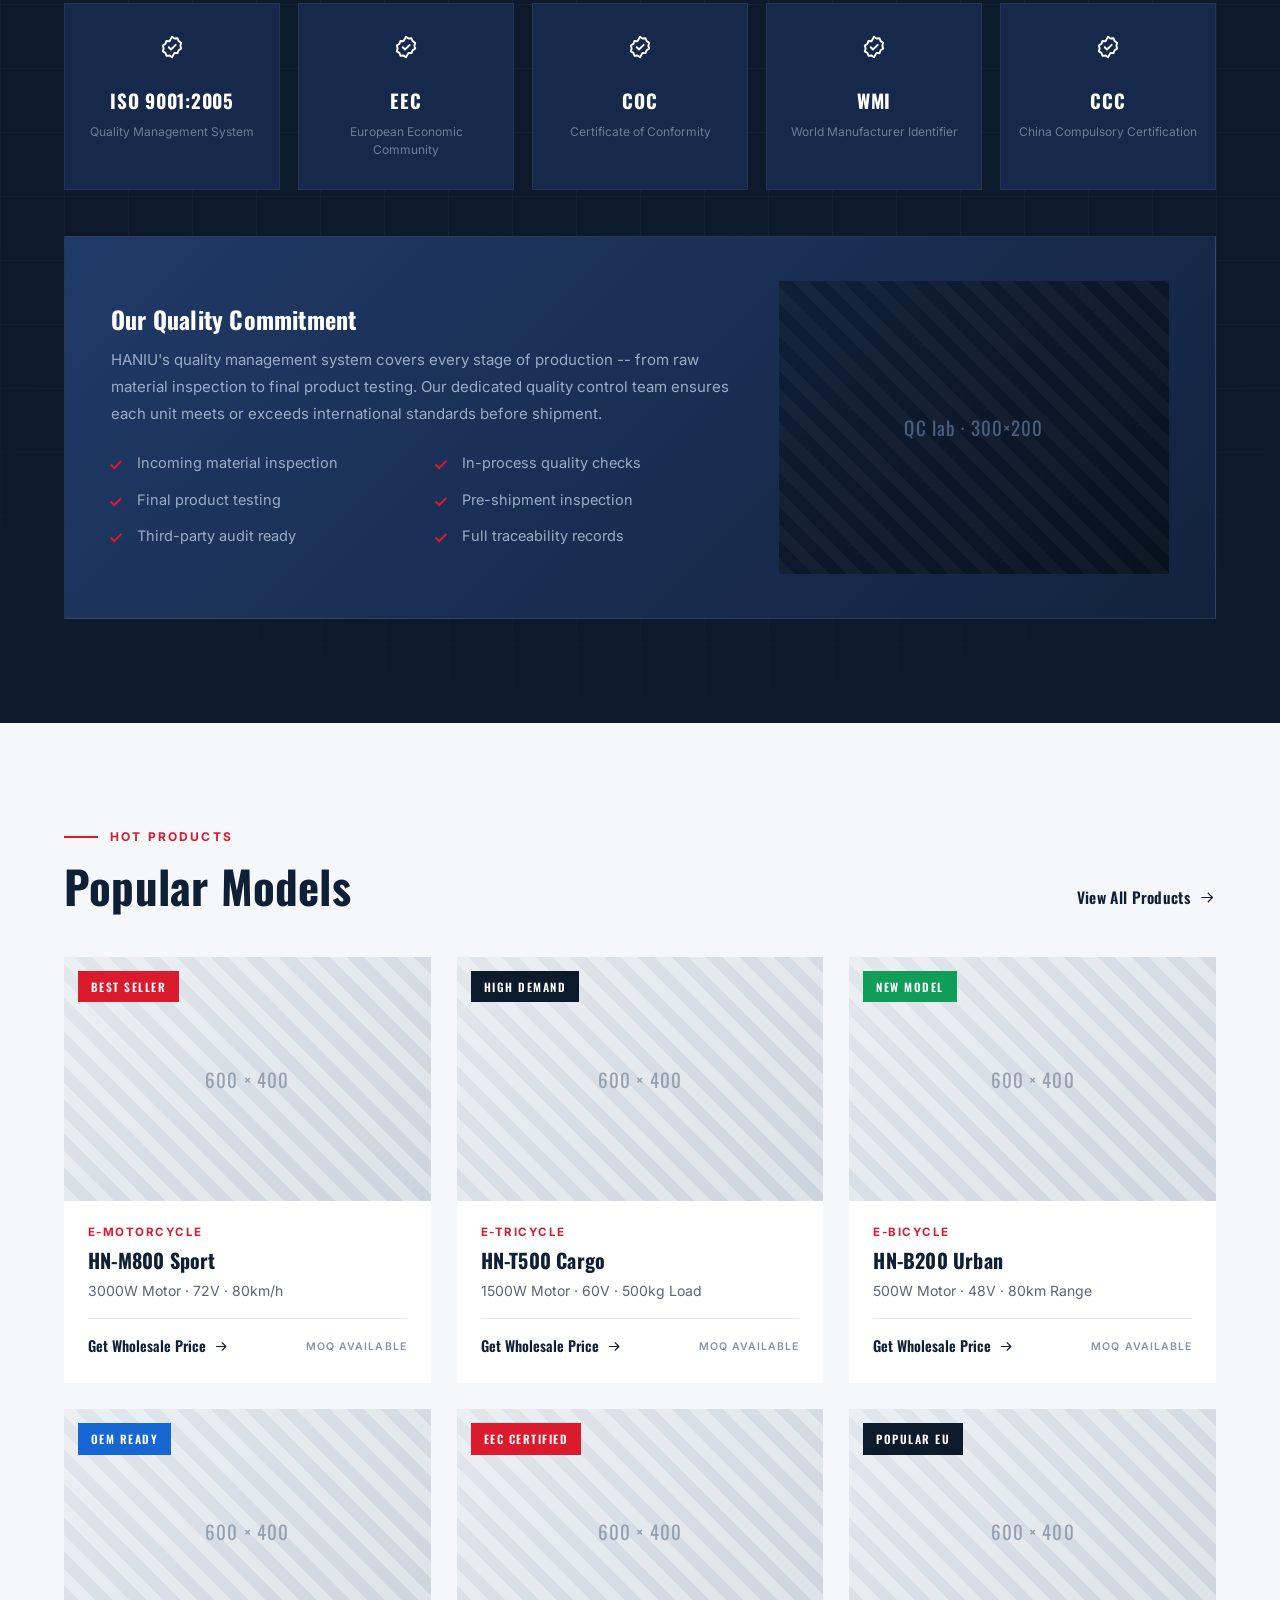
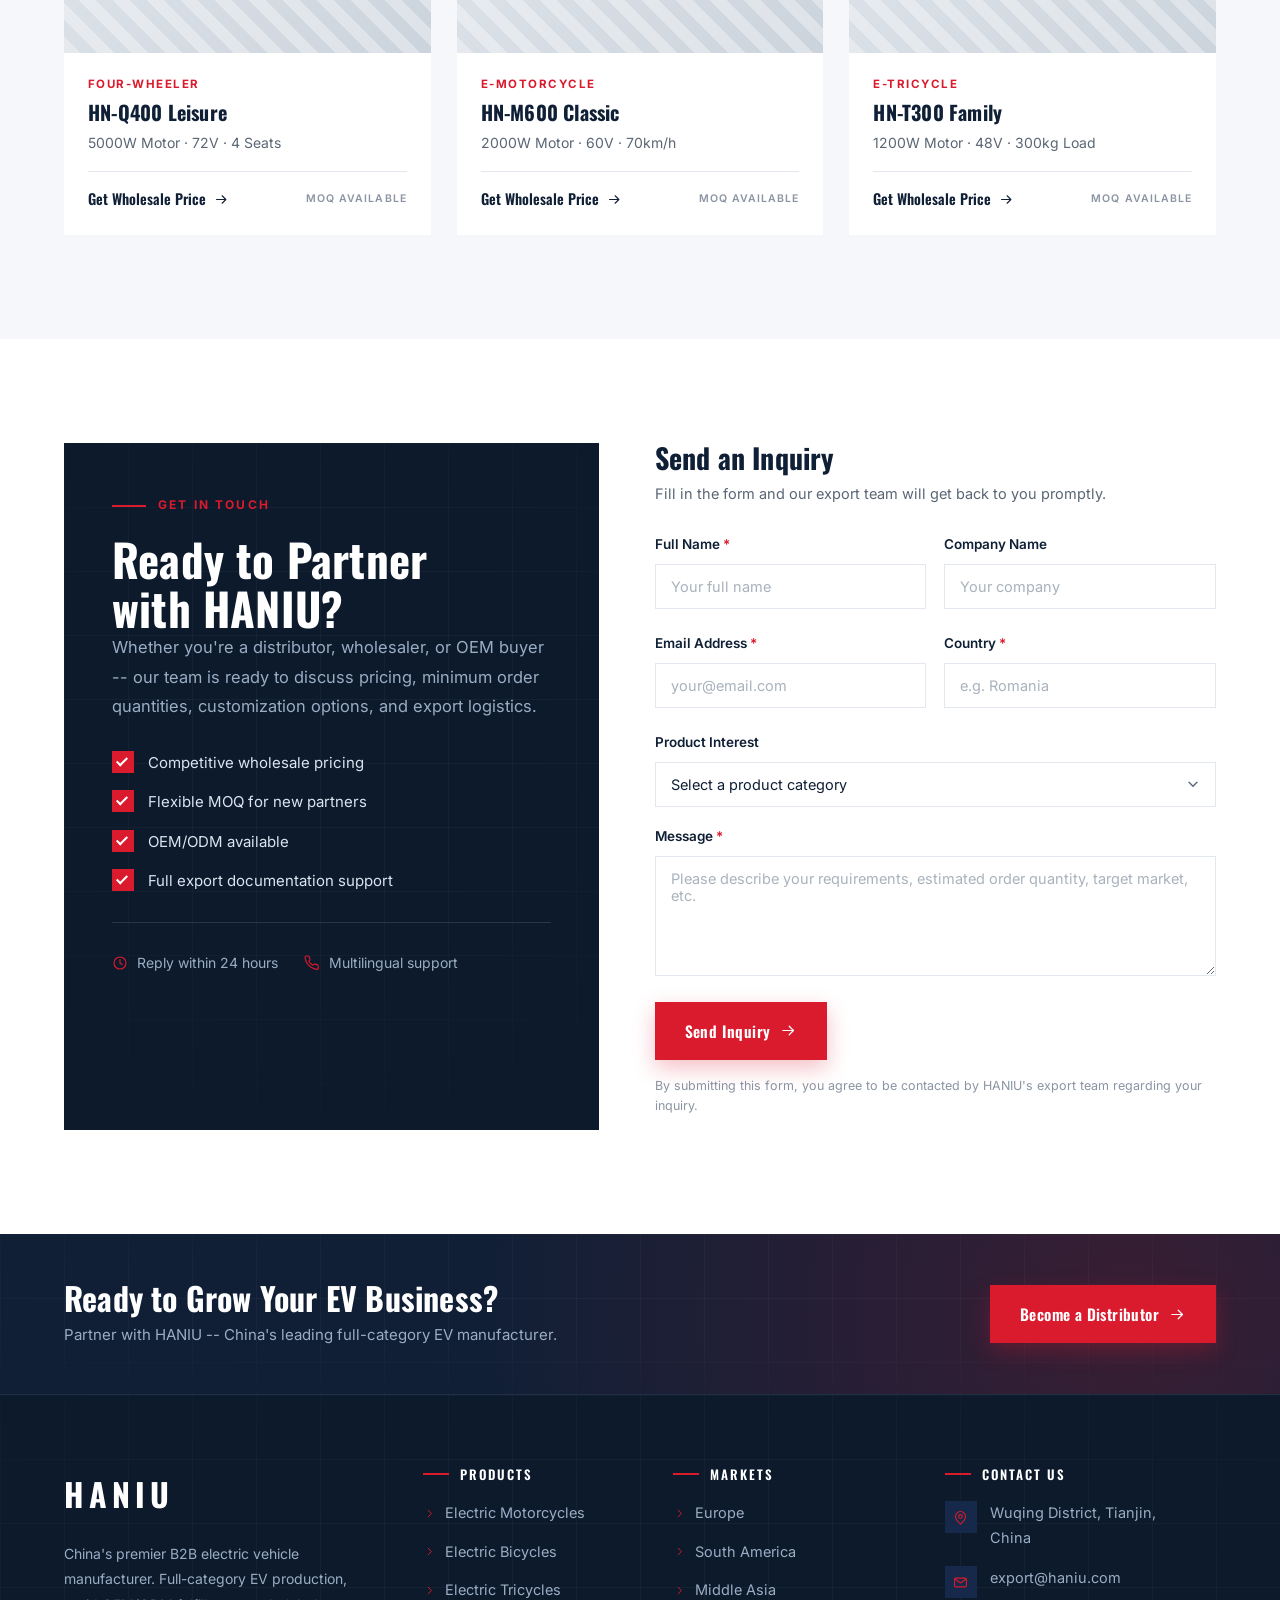
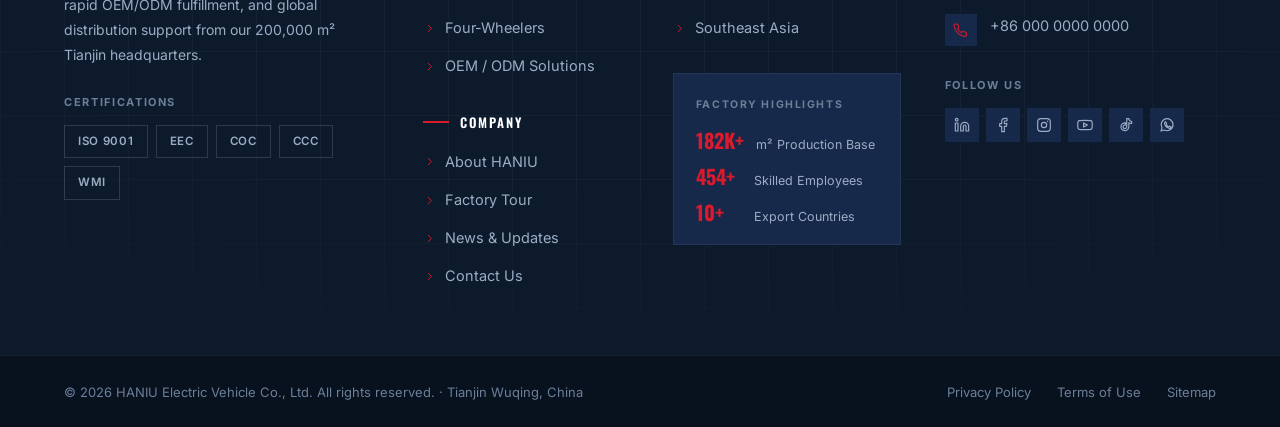
==== commit 20abf4c5: "Add Motors & Controllers category page Same pattern as electric-bicycles.html: shared page hero plus" ====
--- a/index.html
+++ b/index.html
@@ -96,7 +96,7 @@
           </button>
           <div class="dropdown">
             <ul class="dropdown__list">
-              <li><a href="#factory"><span class="dropdown__dot"></span>Motors &amp; Controllers<small>Wuxi powertrain base</small></a></li>
+              <li><a href="motors-controllers.html"><span class="dropdown__dot"></span>Motors &amp; Controllers<small>Wuxi powertrain base</small></a></li>
               <li><a href="#factory"><span class="dropdown__dot"></span>Batteries &amp; Chargers<small>Lithium &amp; lead-acid</small></a></li>
               <li><a href="#factory"><span class="dropdown__dot"></span>Frames &amp; Body Parts<small>In-house welding</small></a></li>
               <li><a href="#factory"><span class="dropdown__dot"></span>Wiring Harness<small>Custom looms</small></a></li>
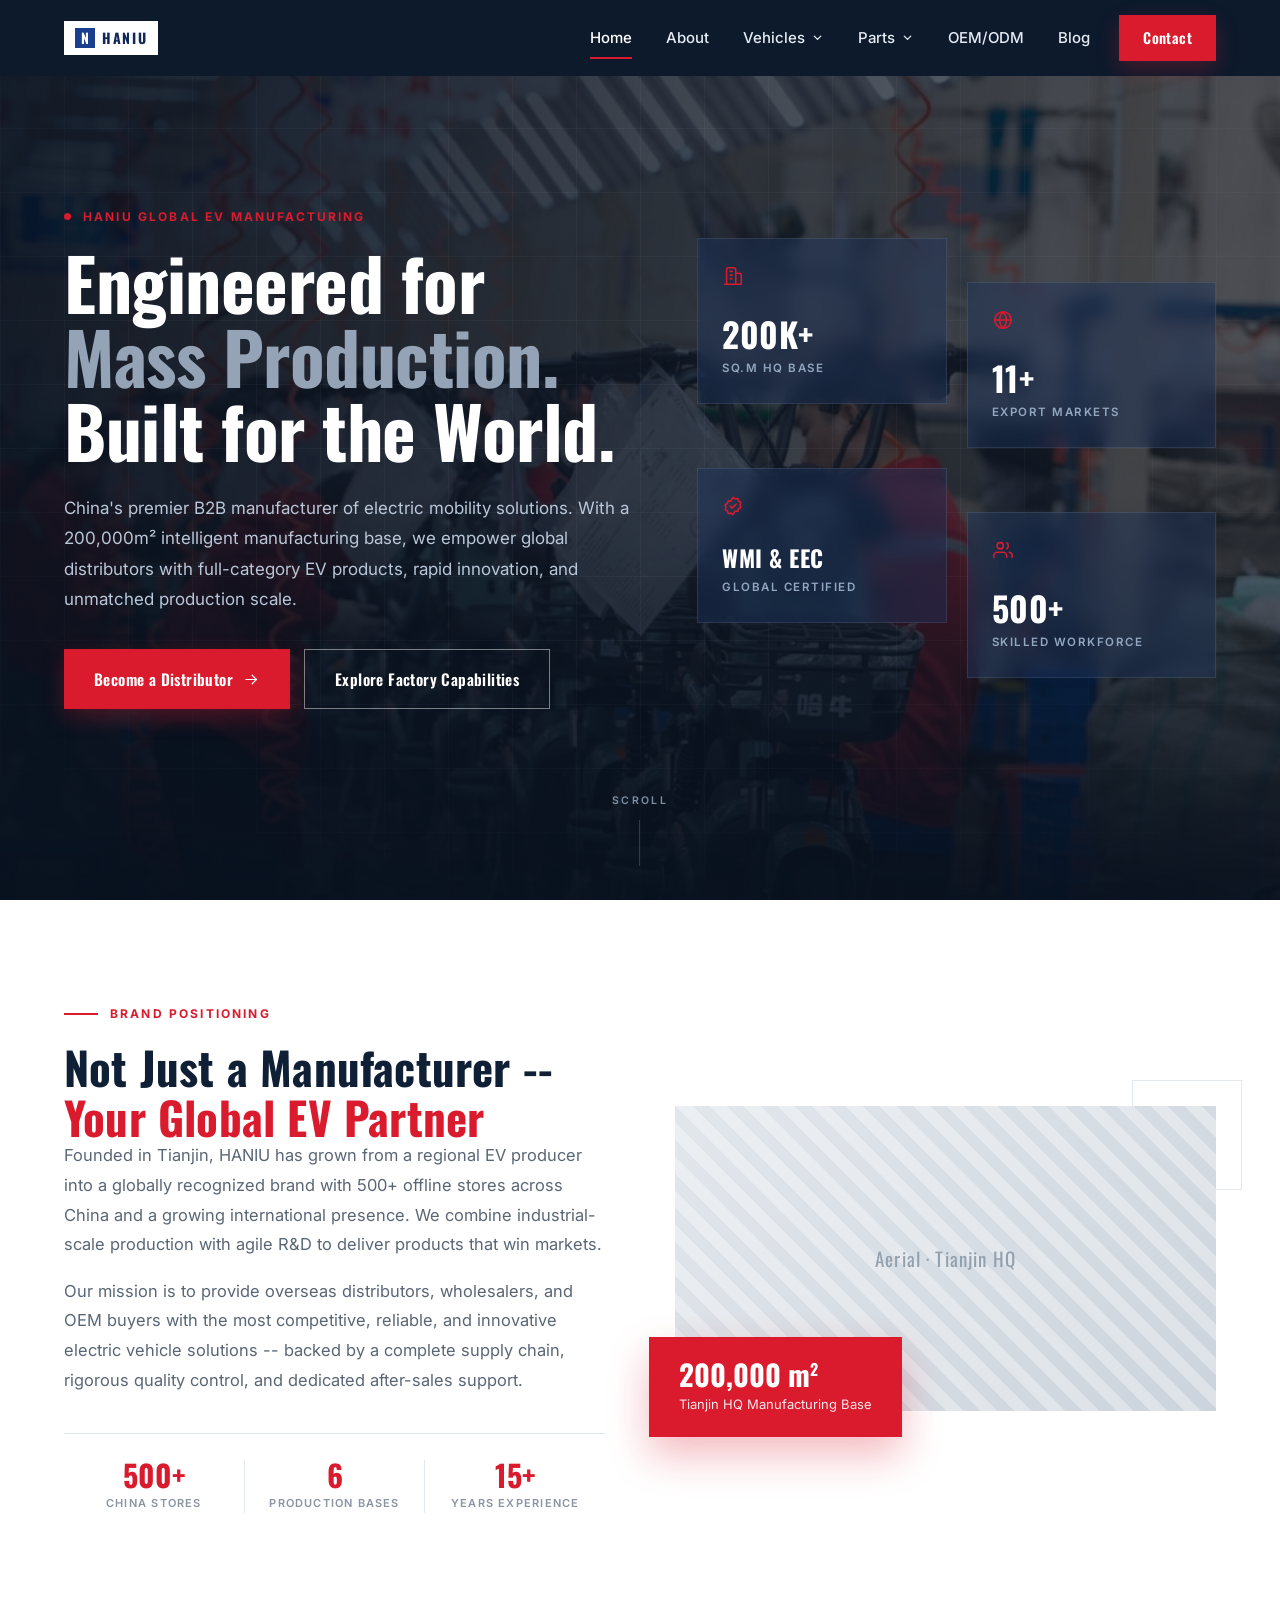
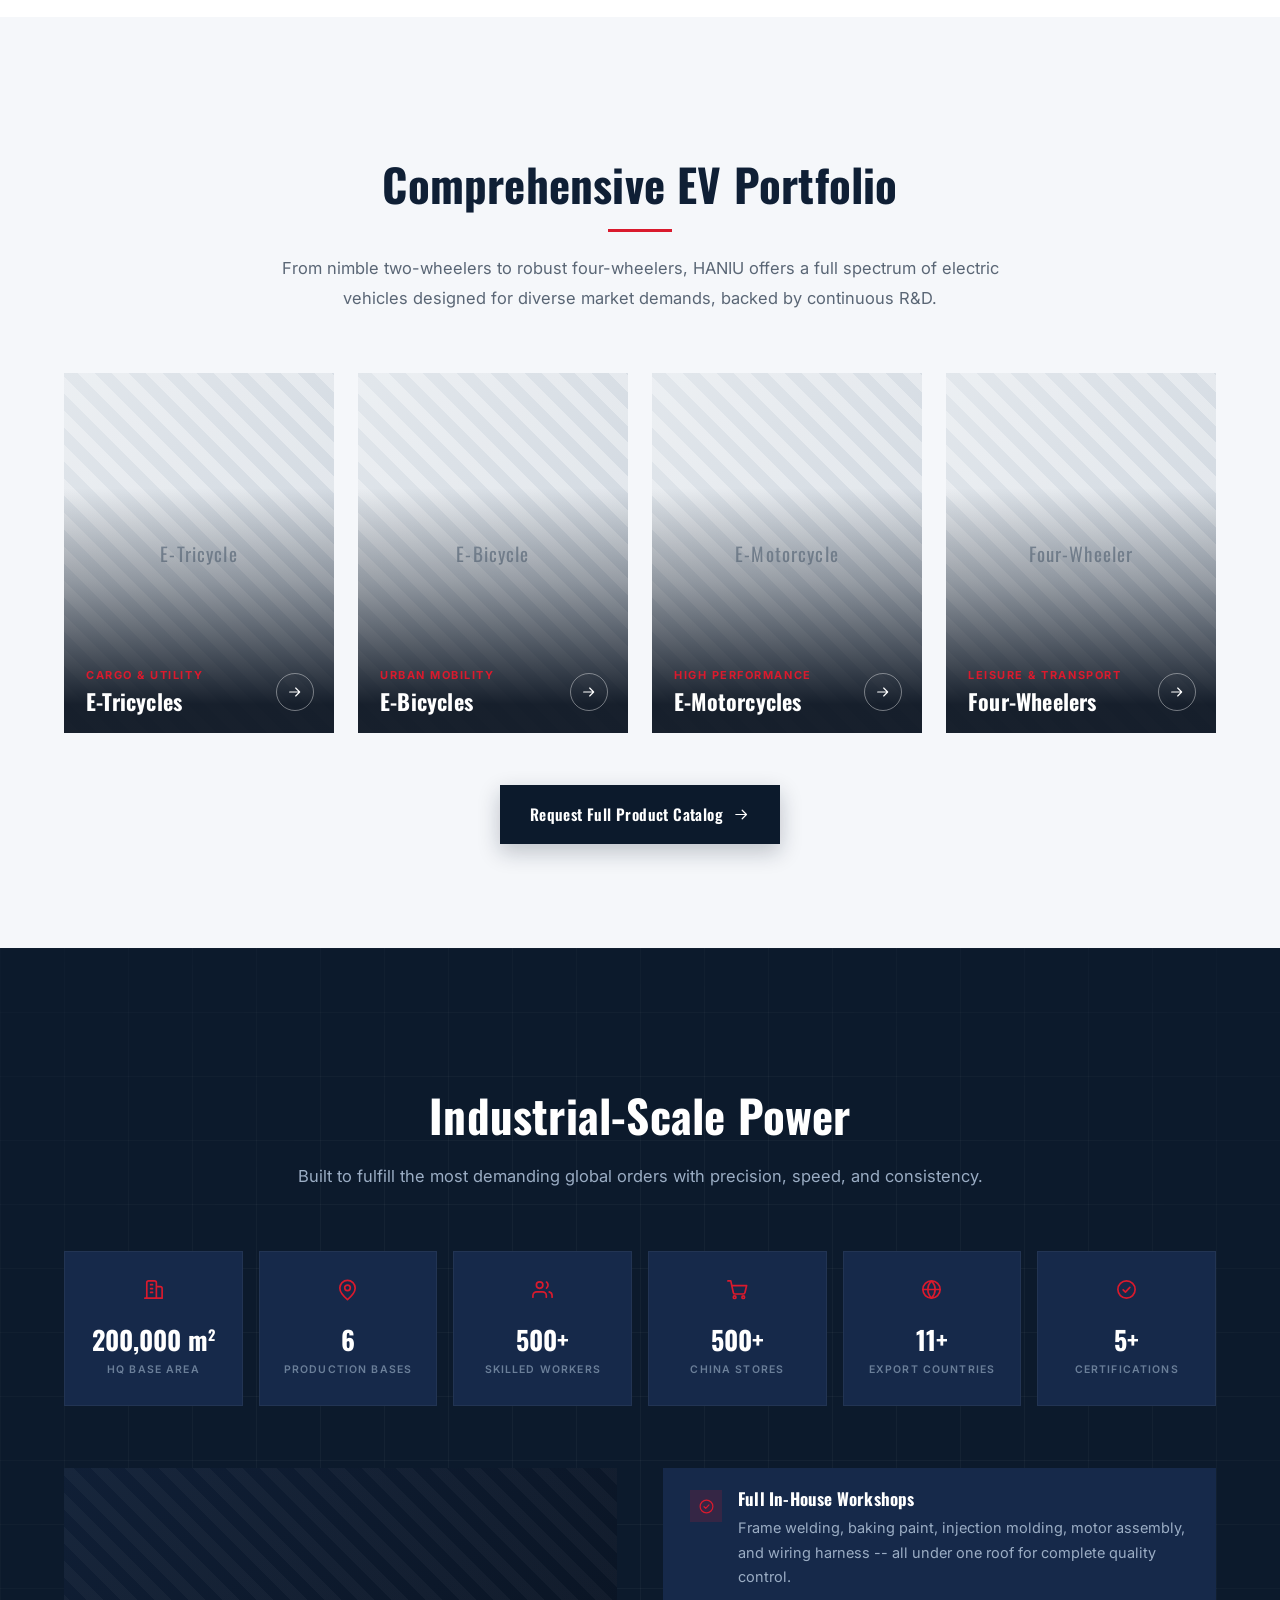
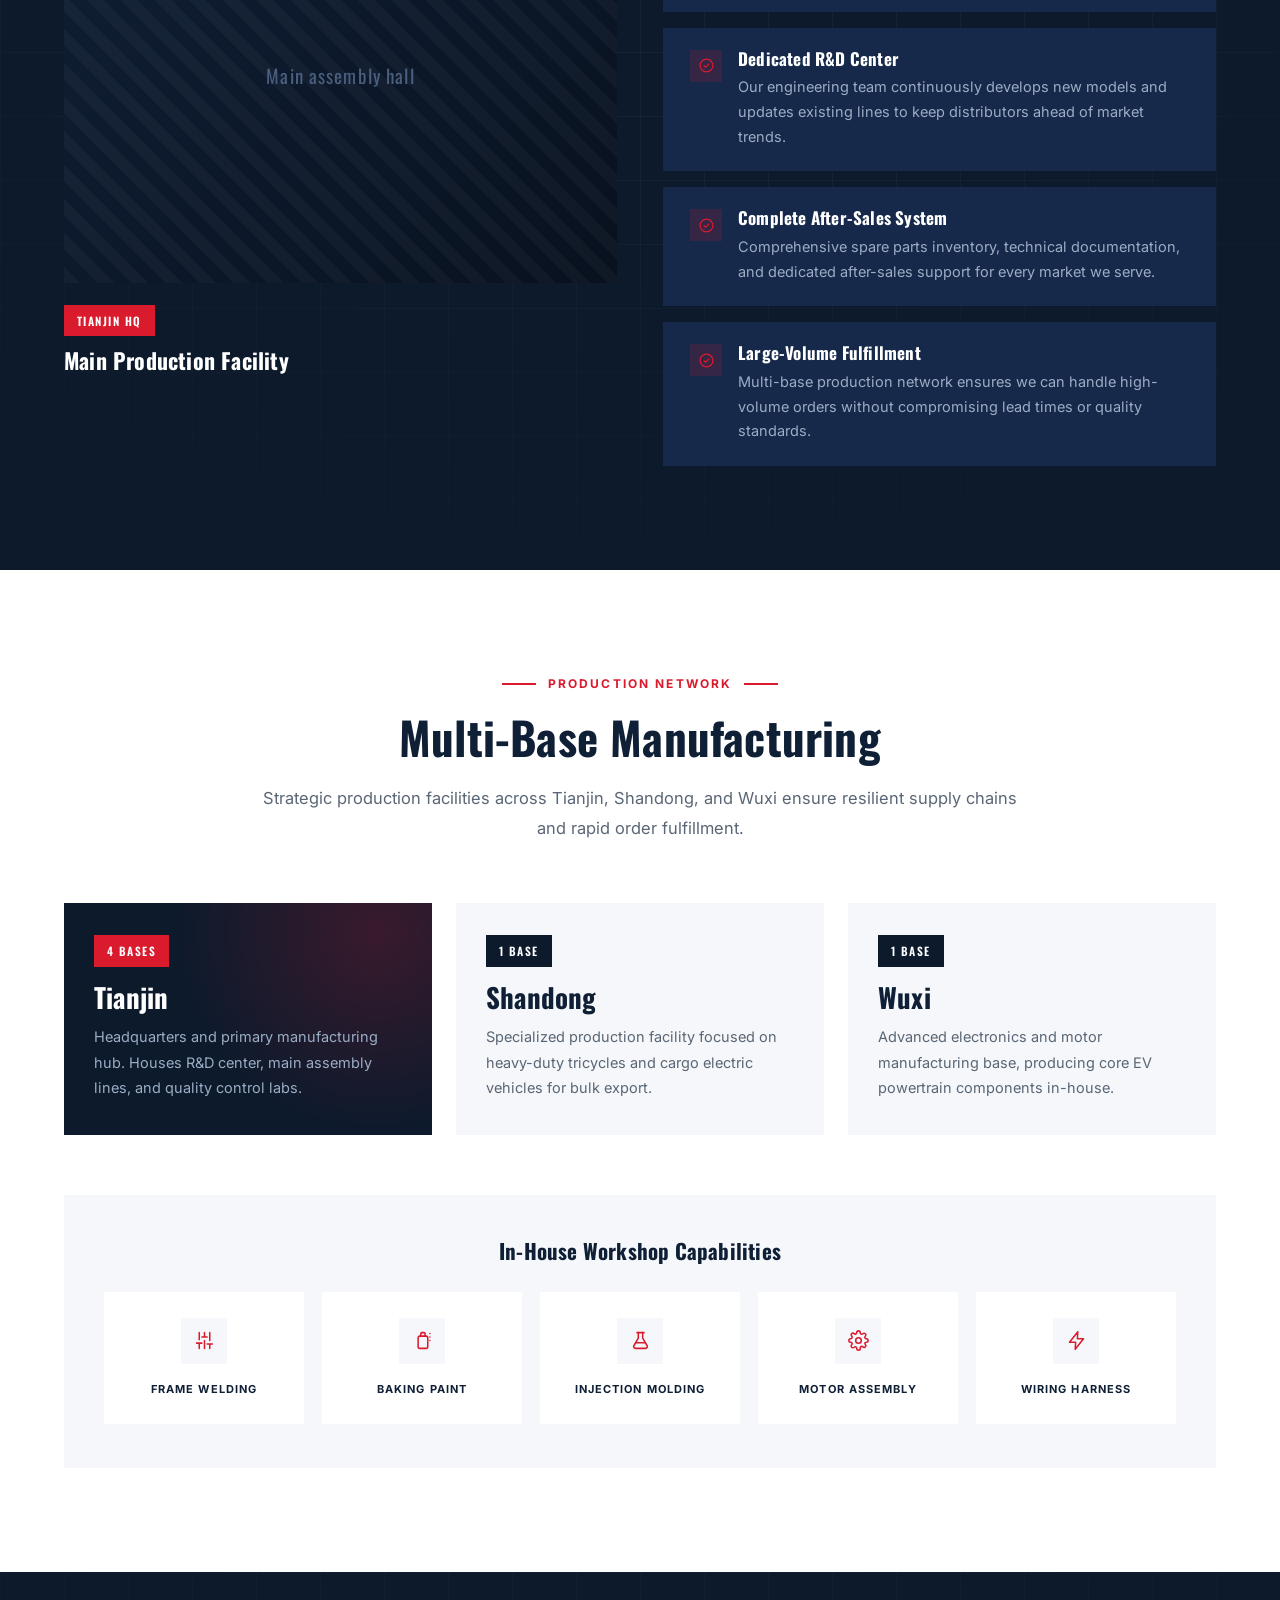
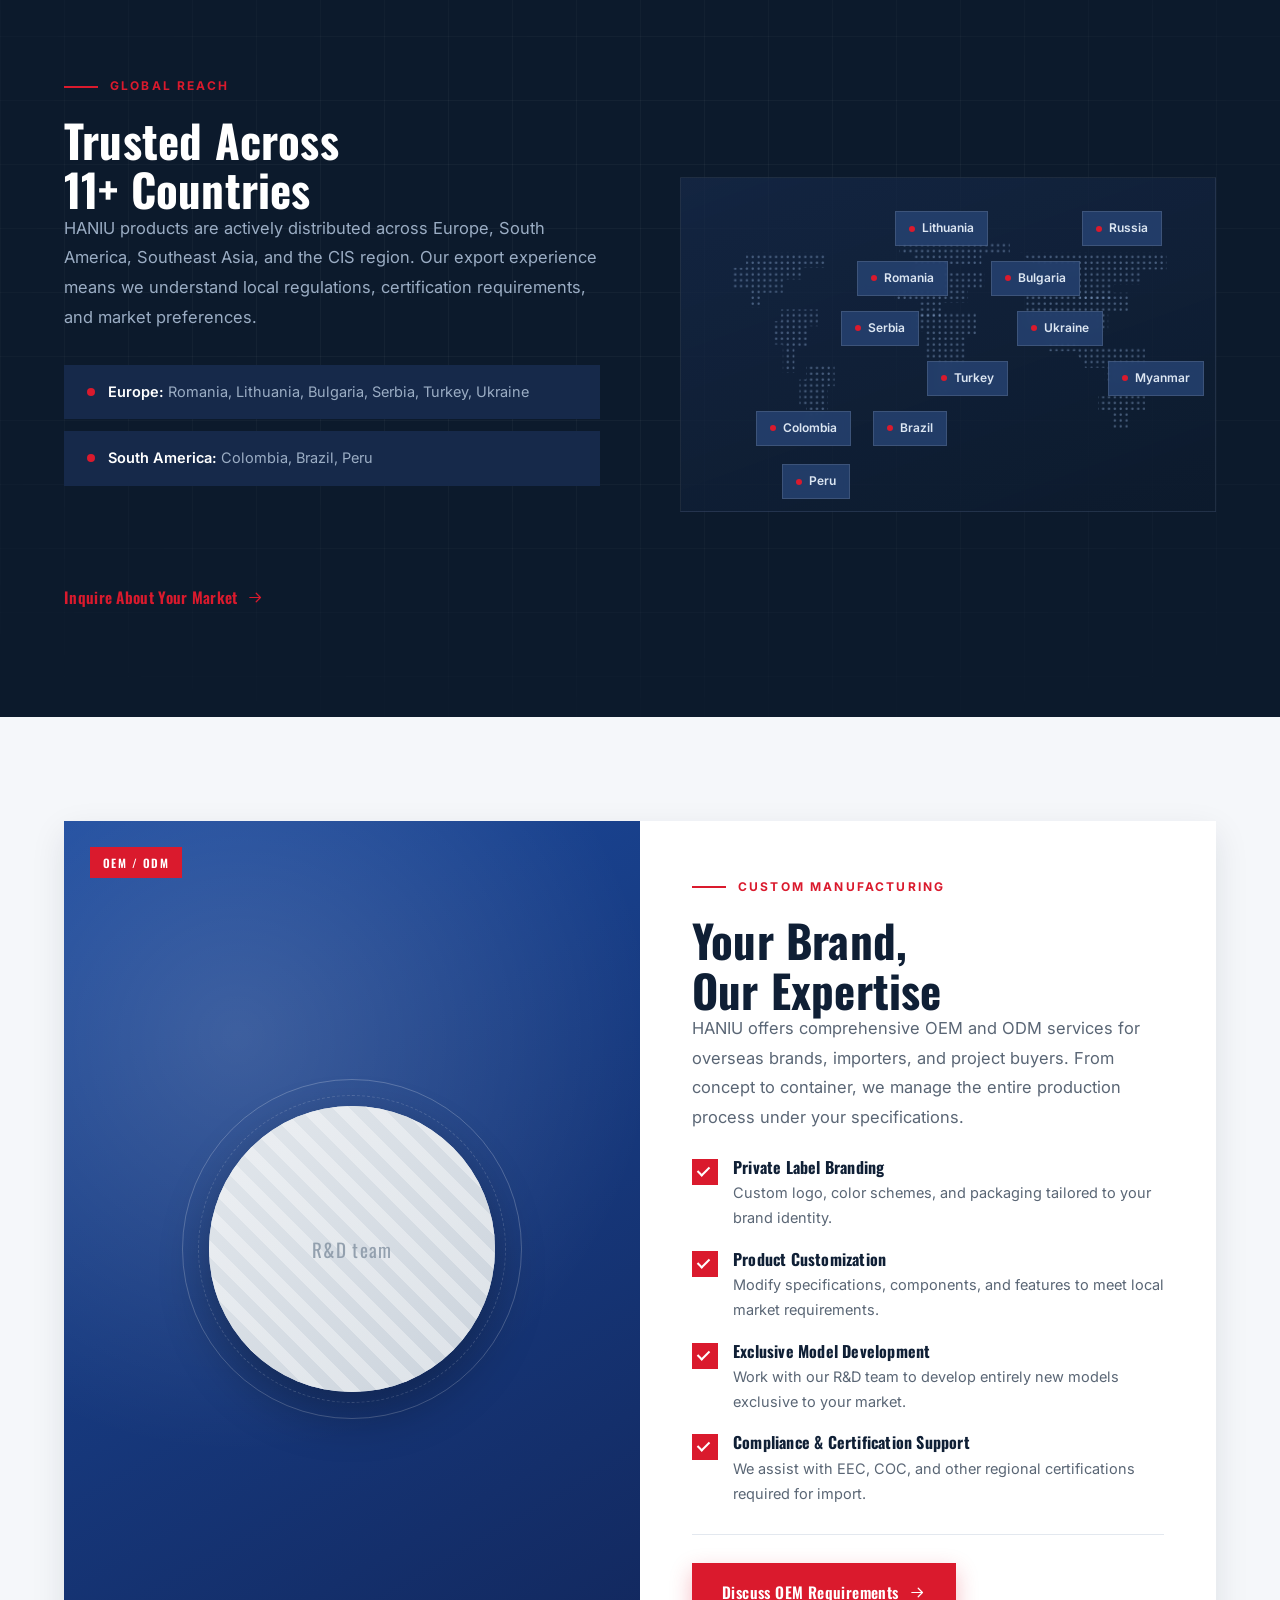
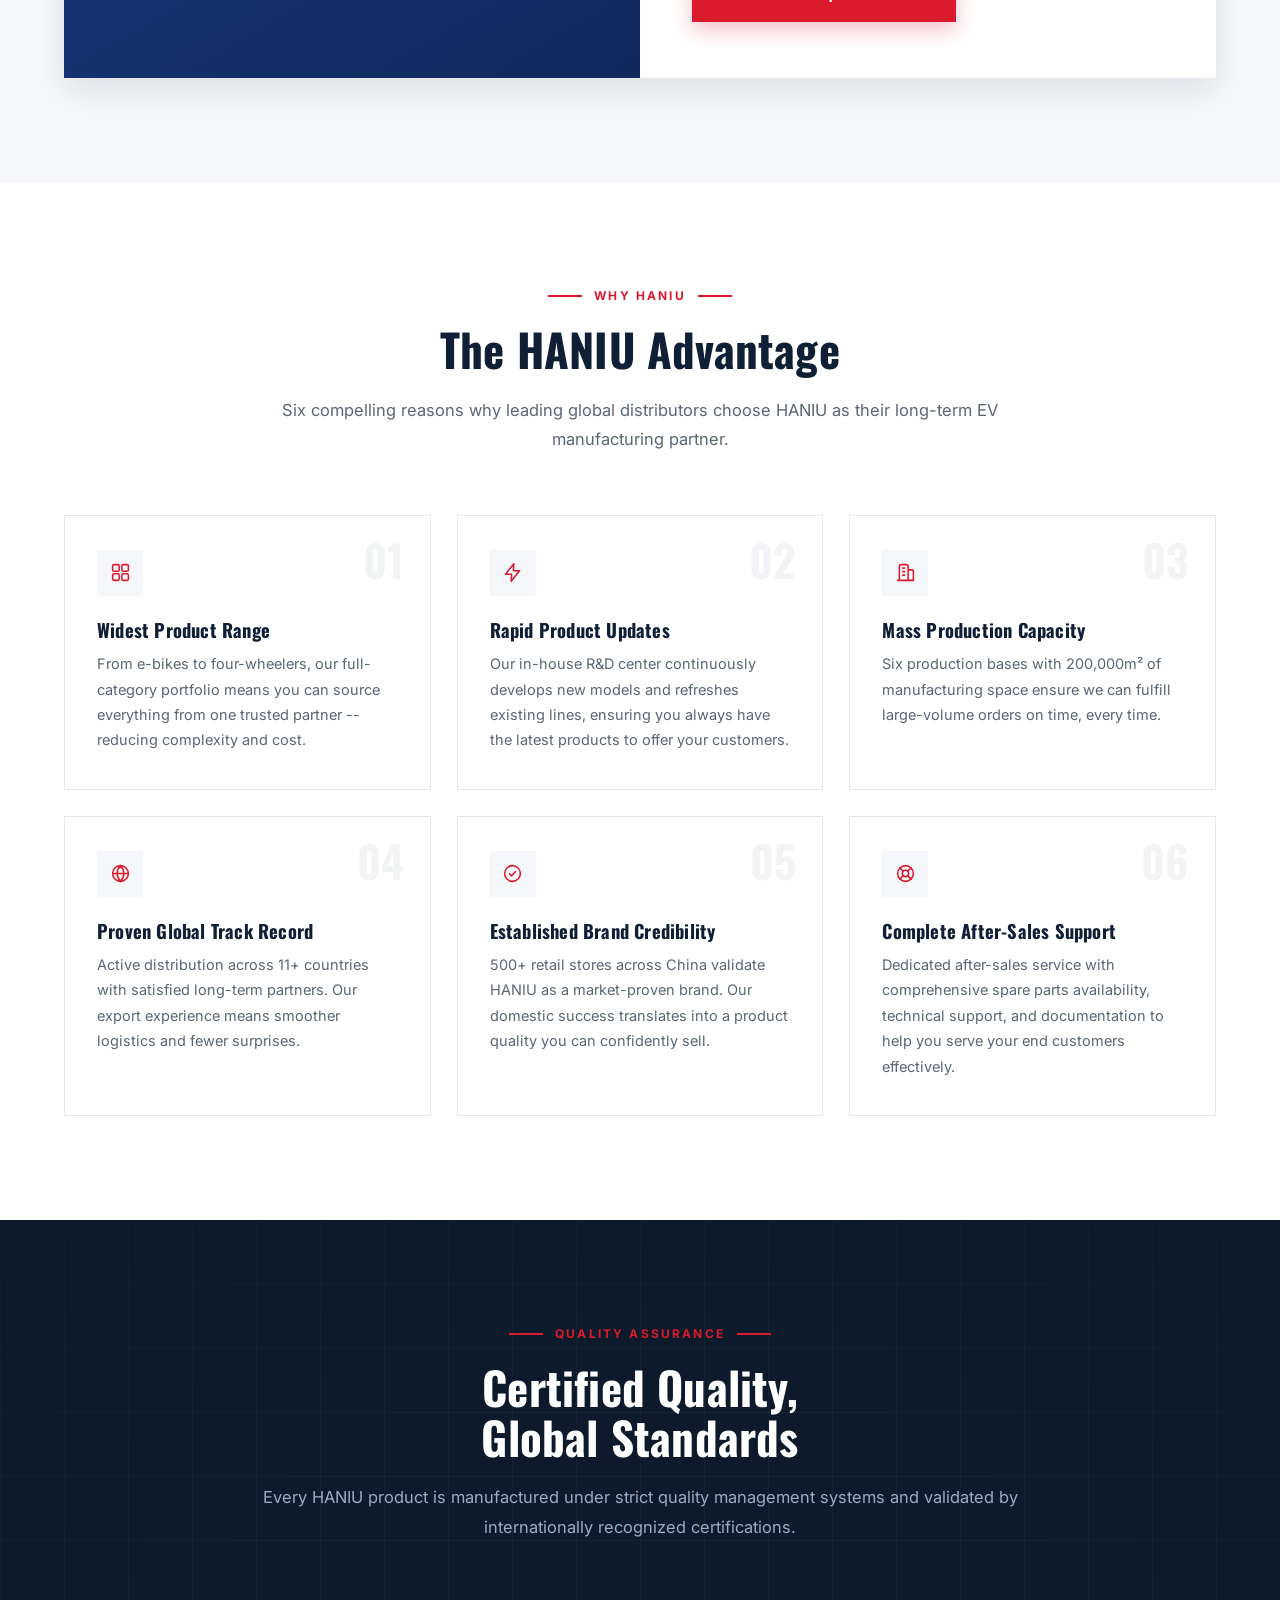
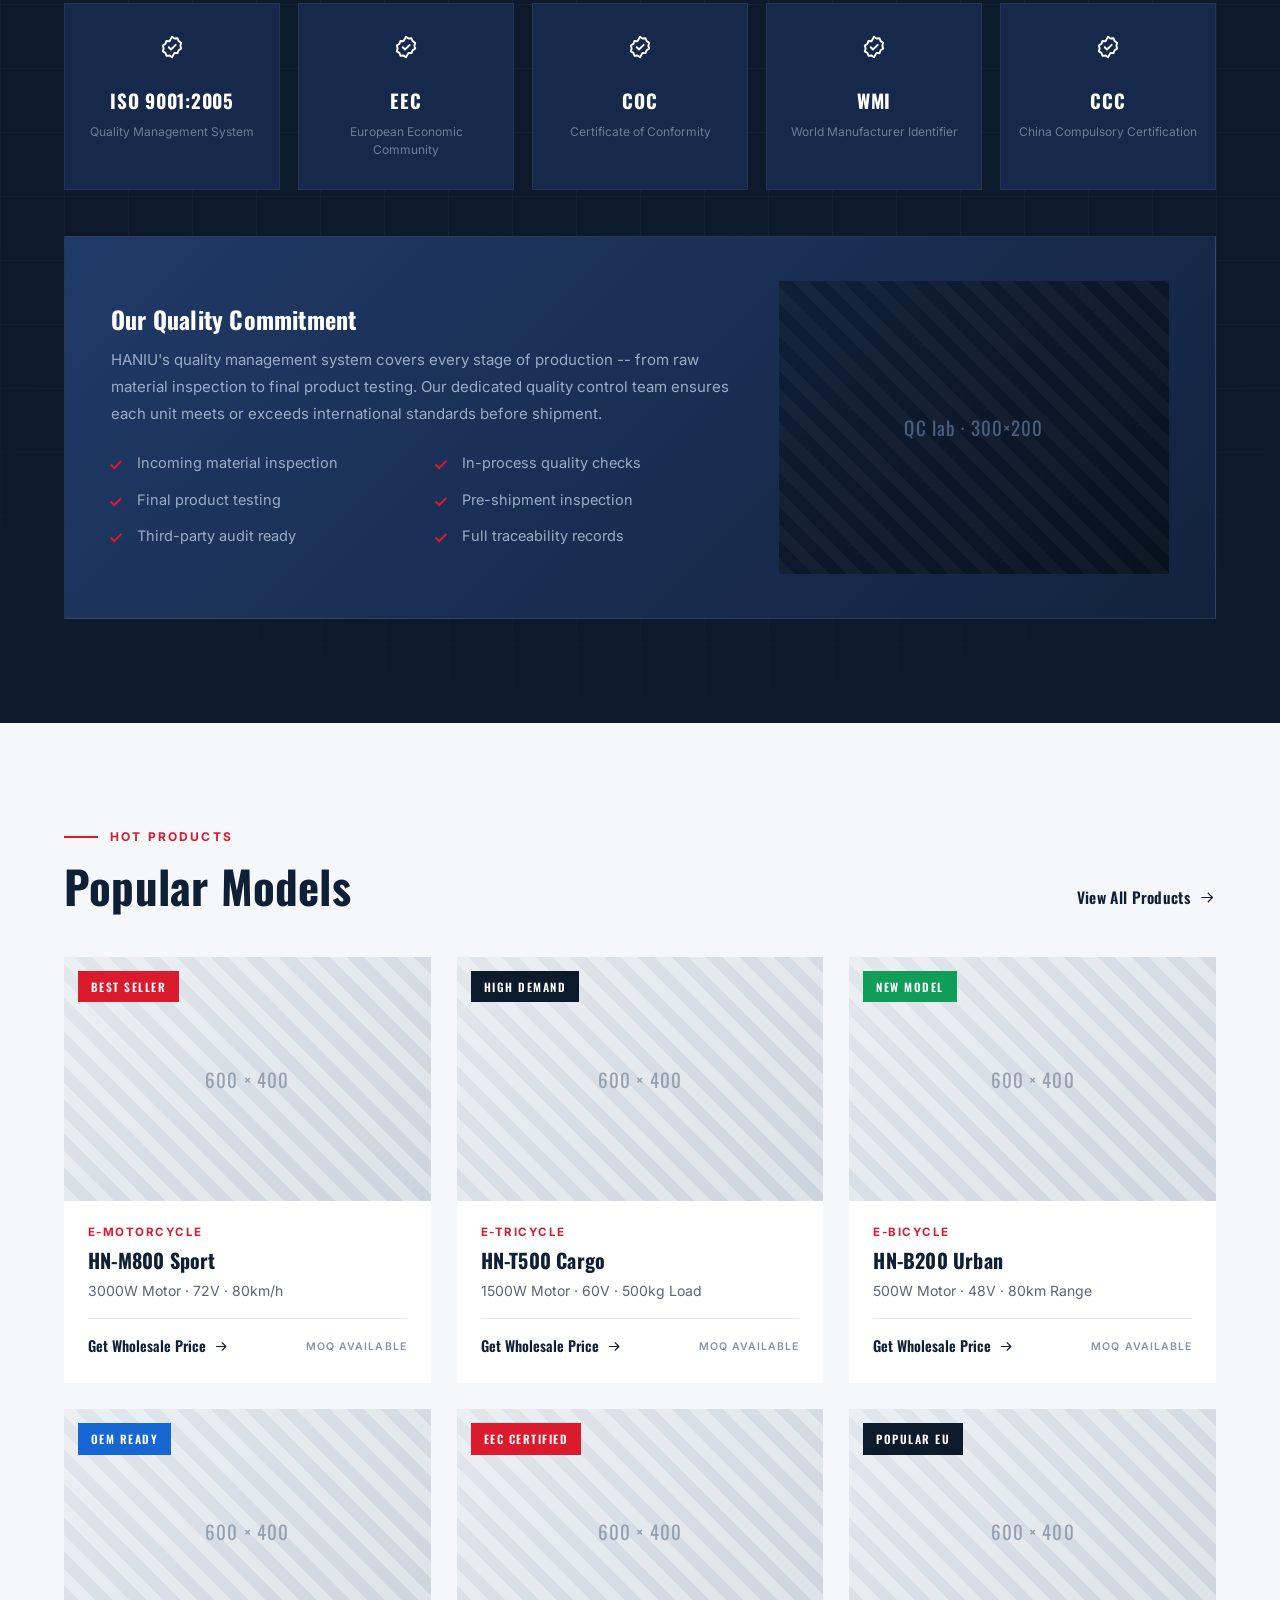
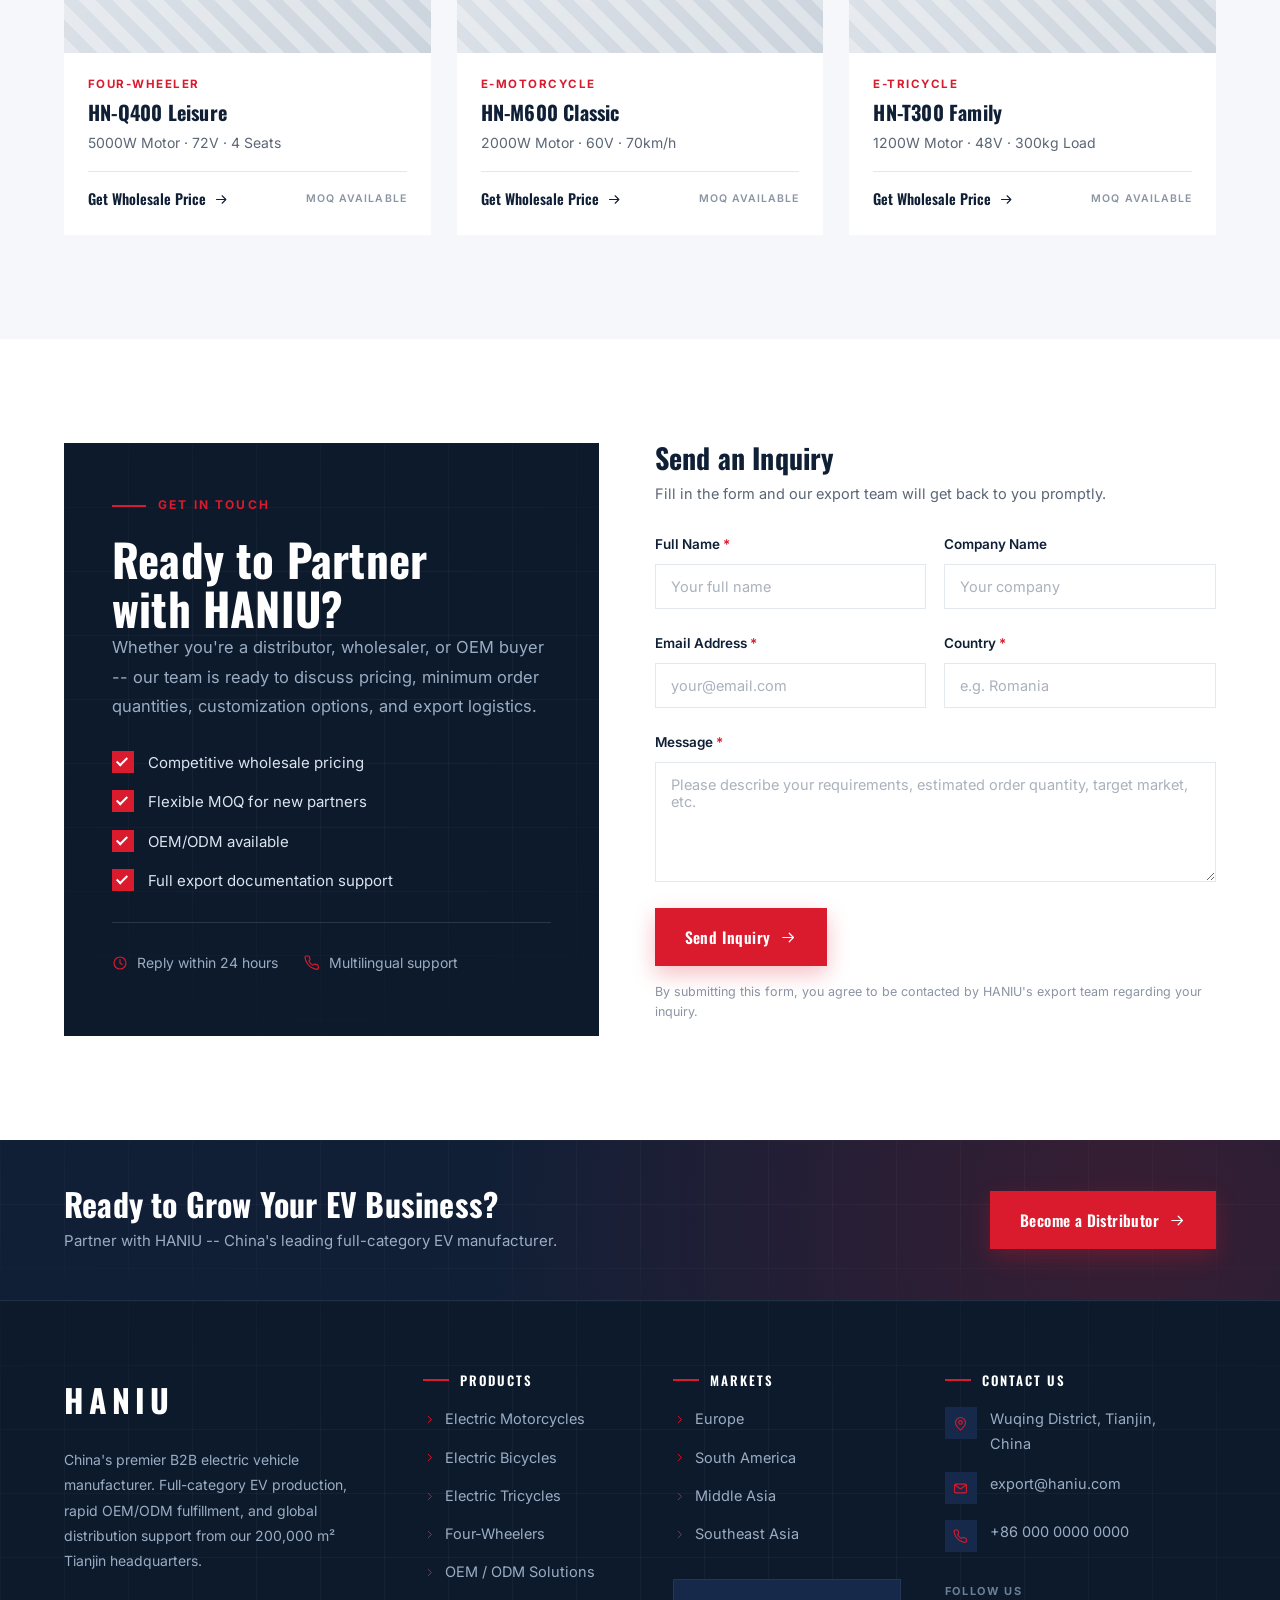
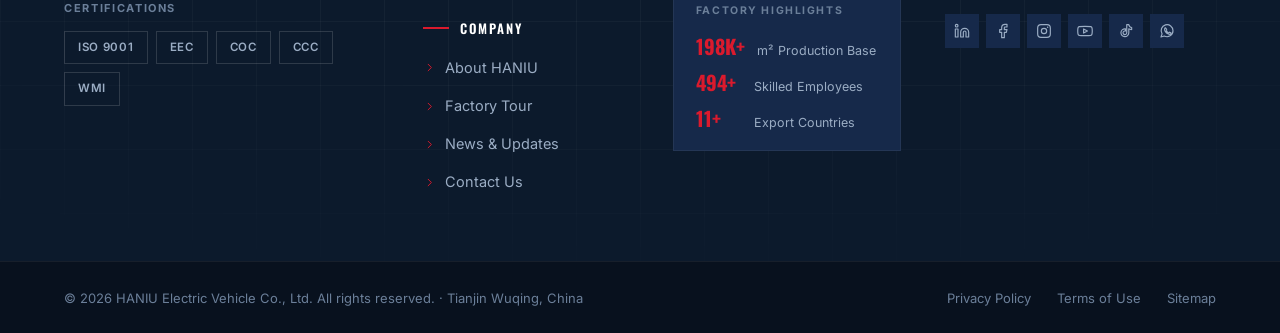
==== commit e1651b16: "Unify the inquiry form across all pages Removed the Product Interest / "I'm Interested In" select fr" ====
--- a/index.html
+++ b/index.html
@@ -756,18 +756,6 @@
           </div>
         </div>
         <div class="field">
-          <label for="interest">Product Interest</label>
-          <select id="interest" name="interest">
-            <option value="">Select a product category</option>
-            <option>Electric Tricycles</option>
-            <option>Electric Bicycles</option>
-            <option>Electric Motorcycles</option>
-            <option>Four-Wheelers</option>
-            <option>Spare Parts</option>
-            <option>OEM / ODM Project</option>
-          </select>
-        </div>
-        <div class="field">
           <label for="message">Message <span class="req">*</span></label>
           <textarea id="message" name="message" rows="5" placeholder="Please describe your requirements, estimated order quantity, target market, etc." required></textarea>
           <small class="field__err"></small>
